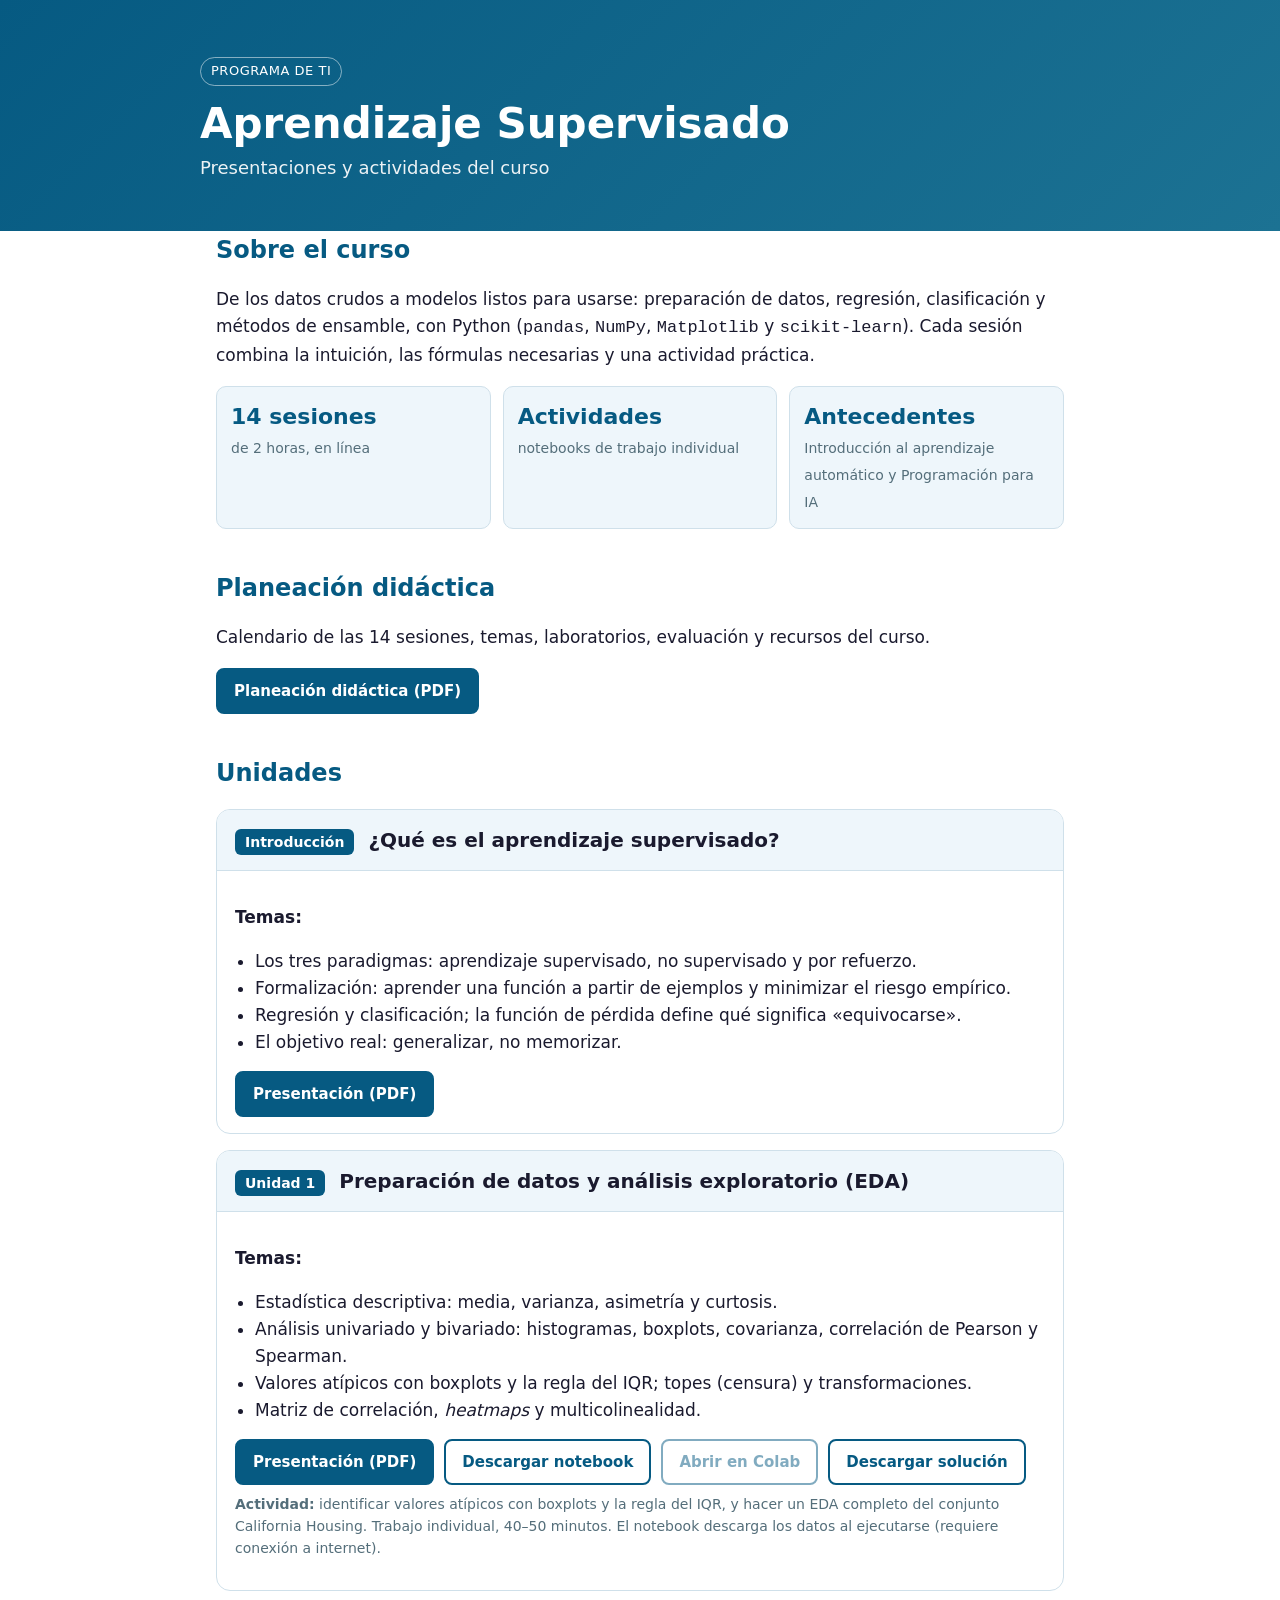
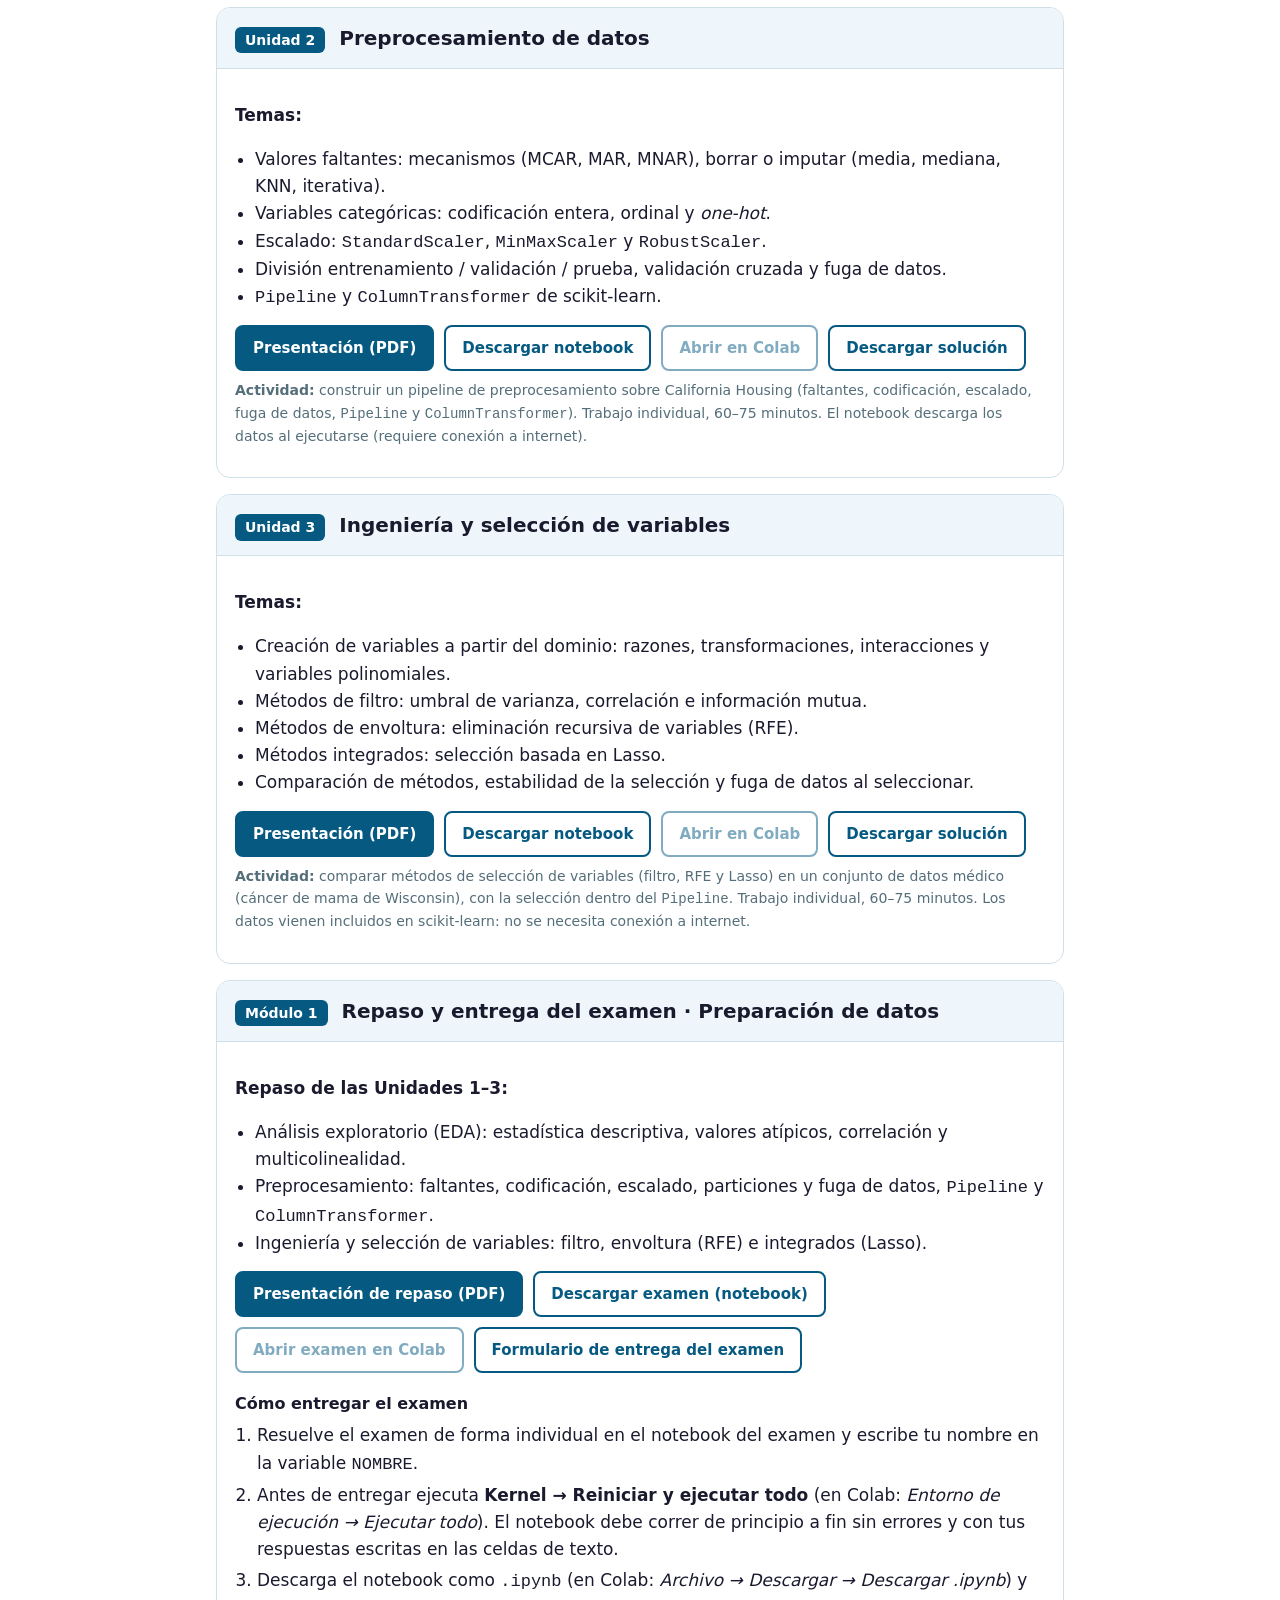
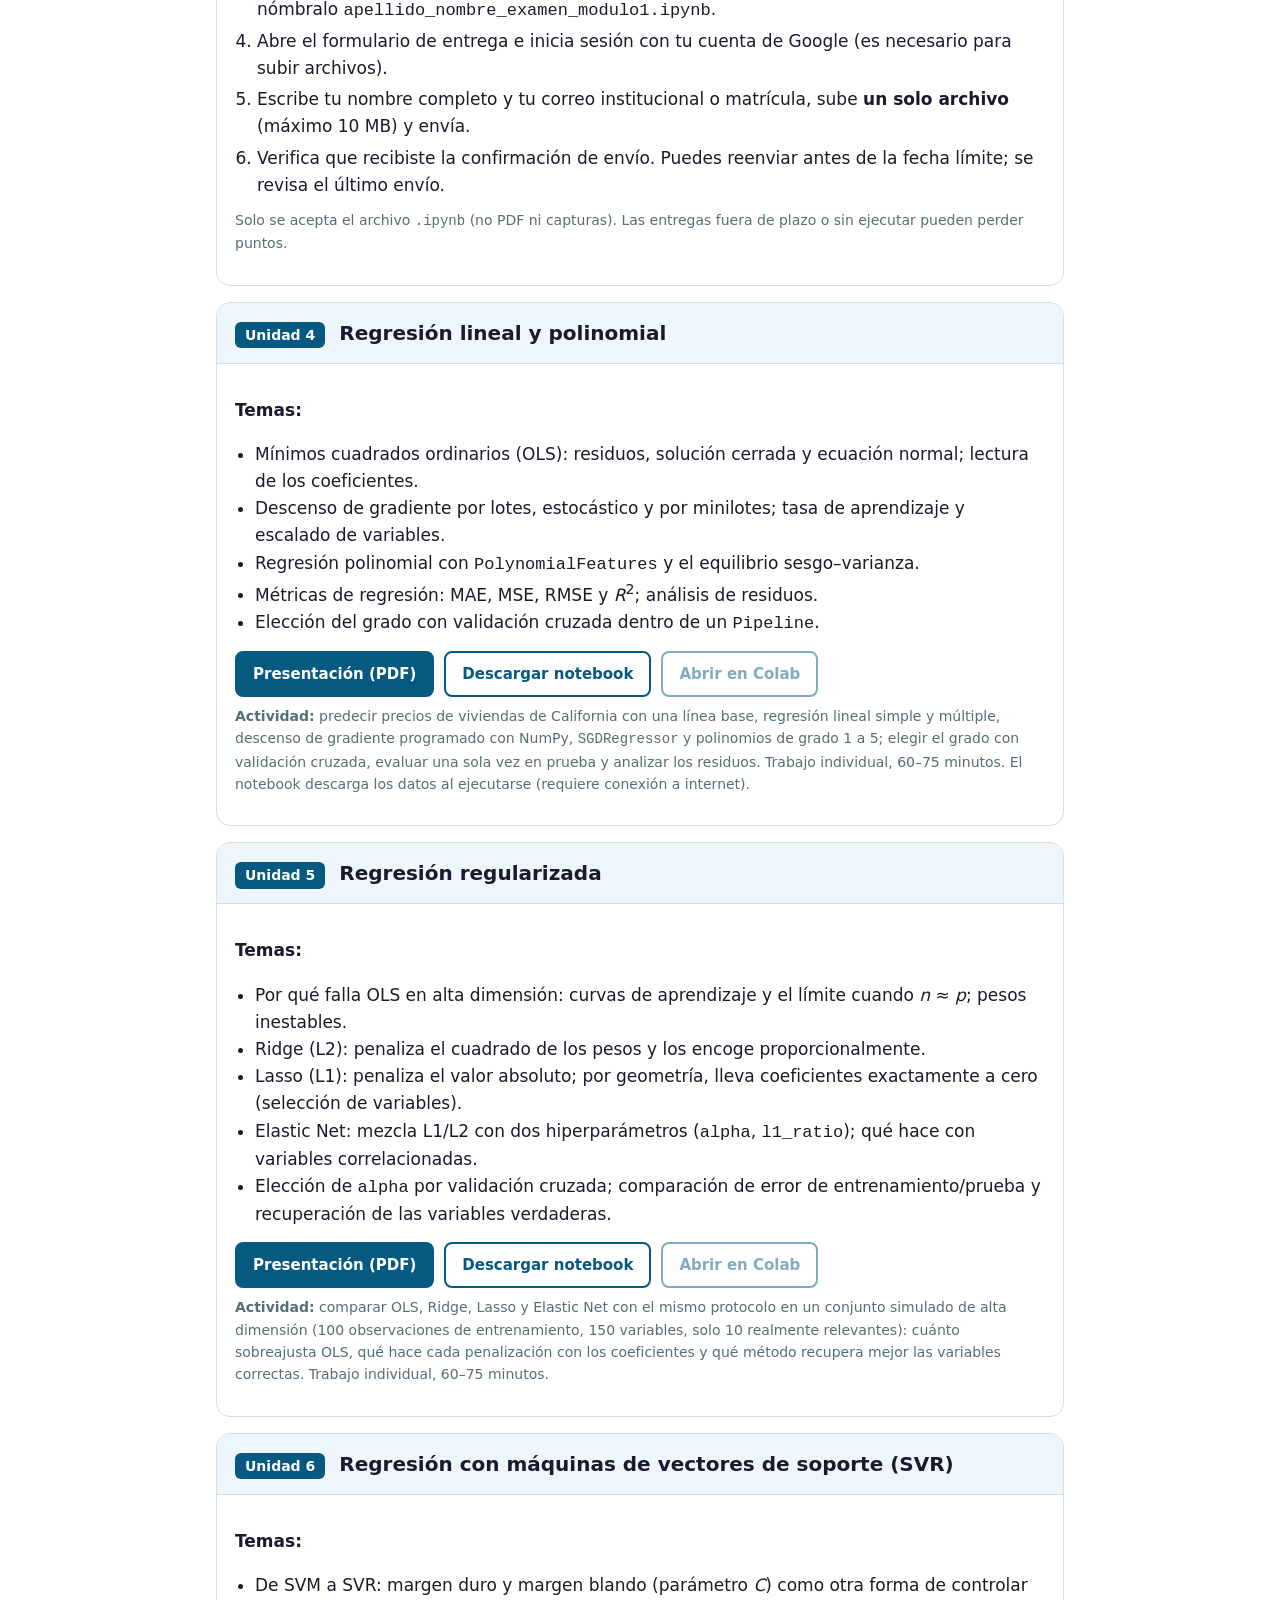
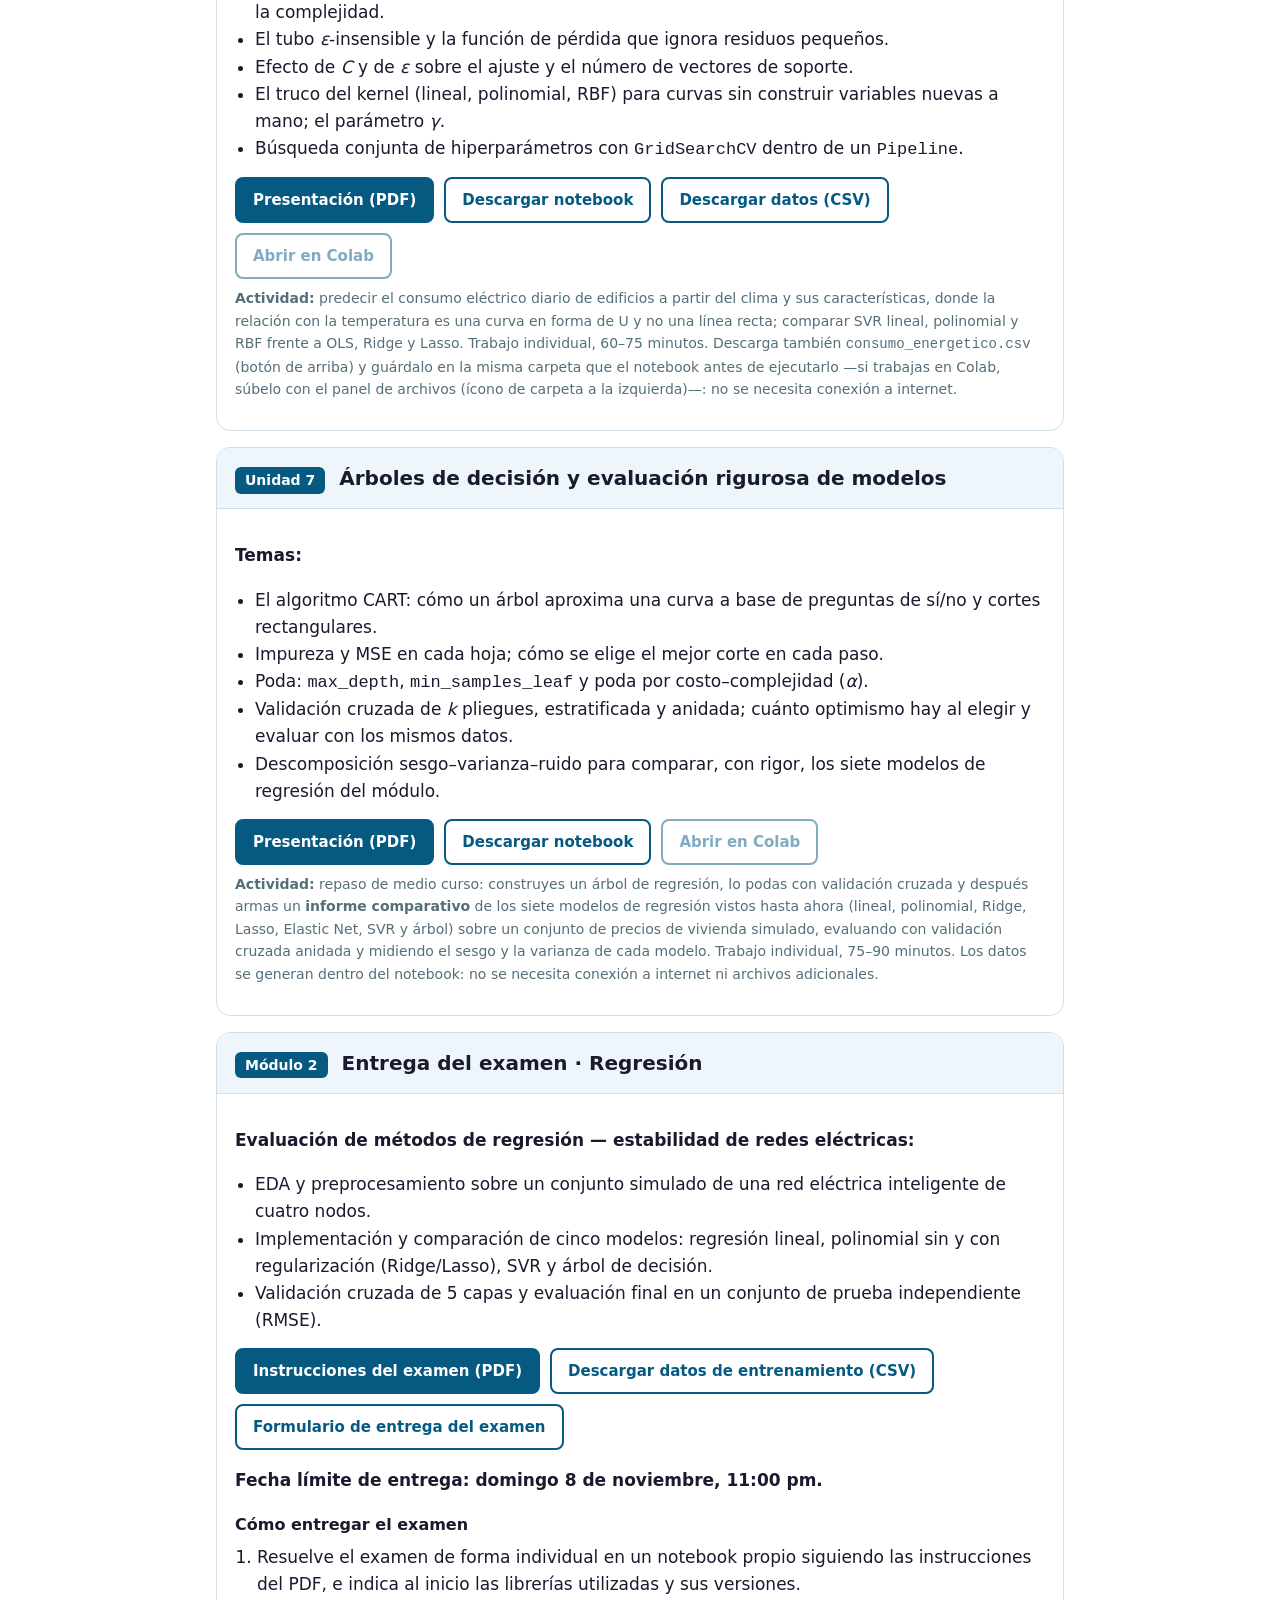
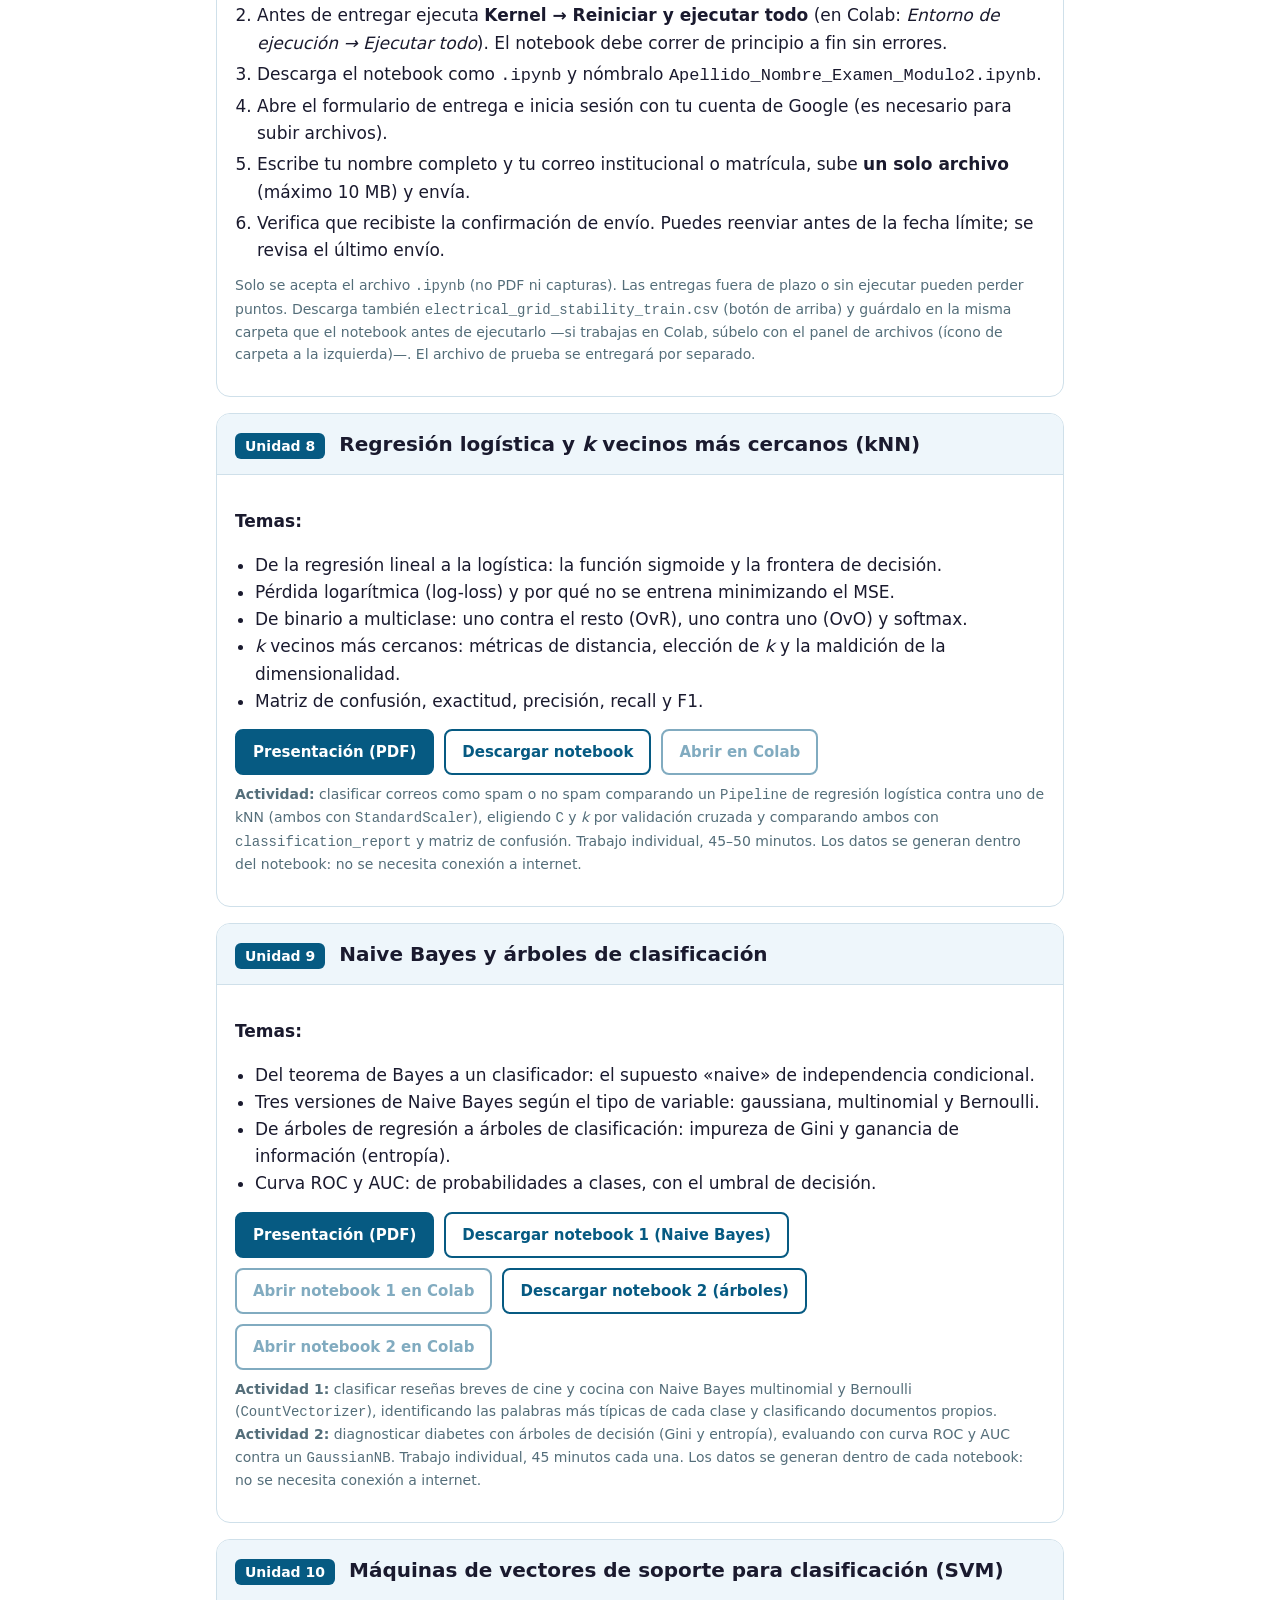
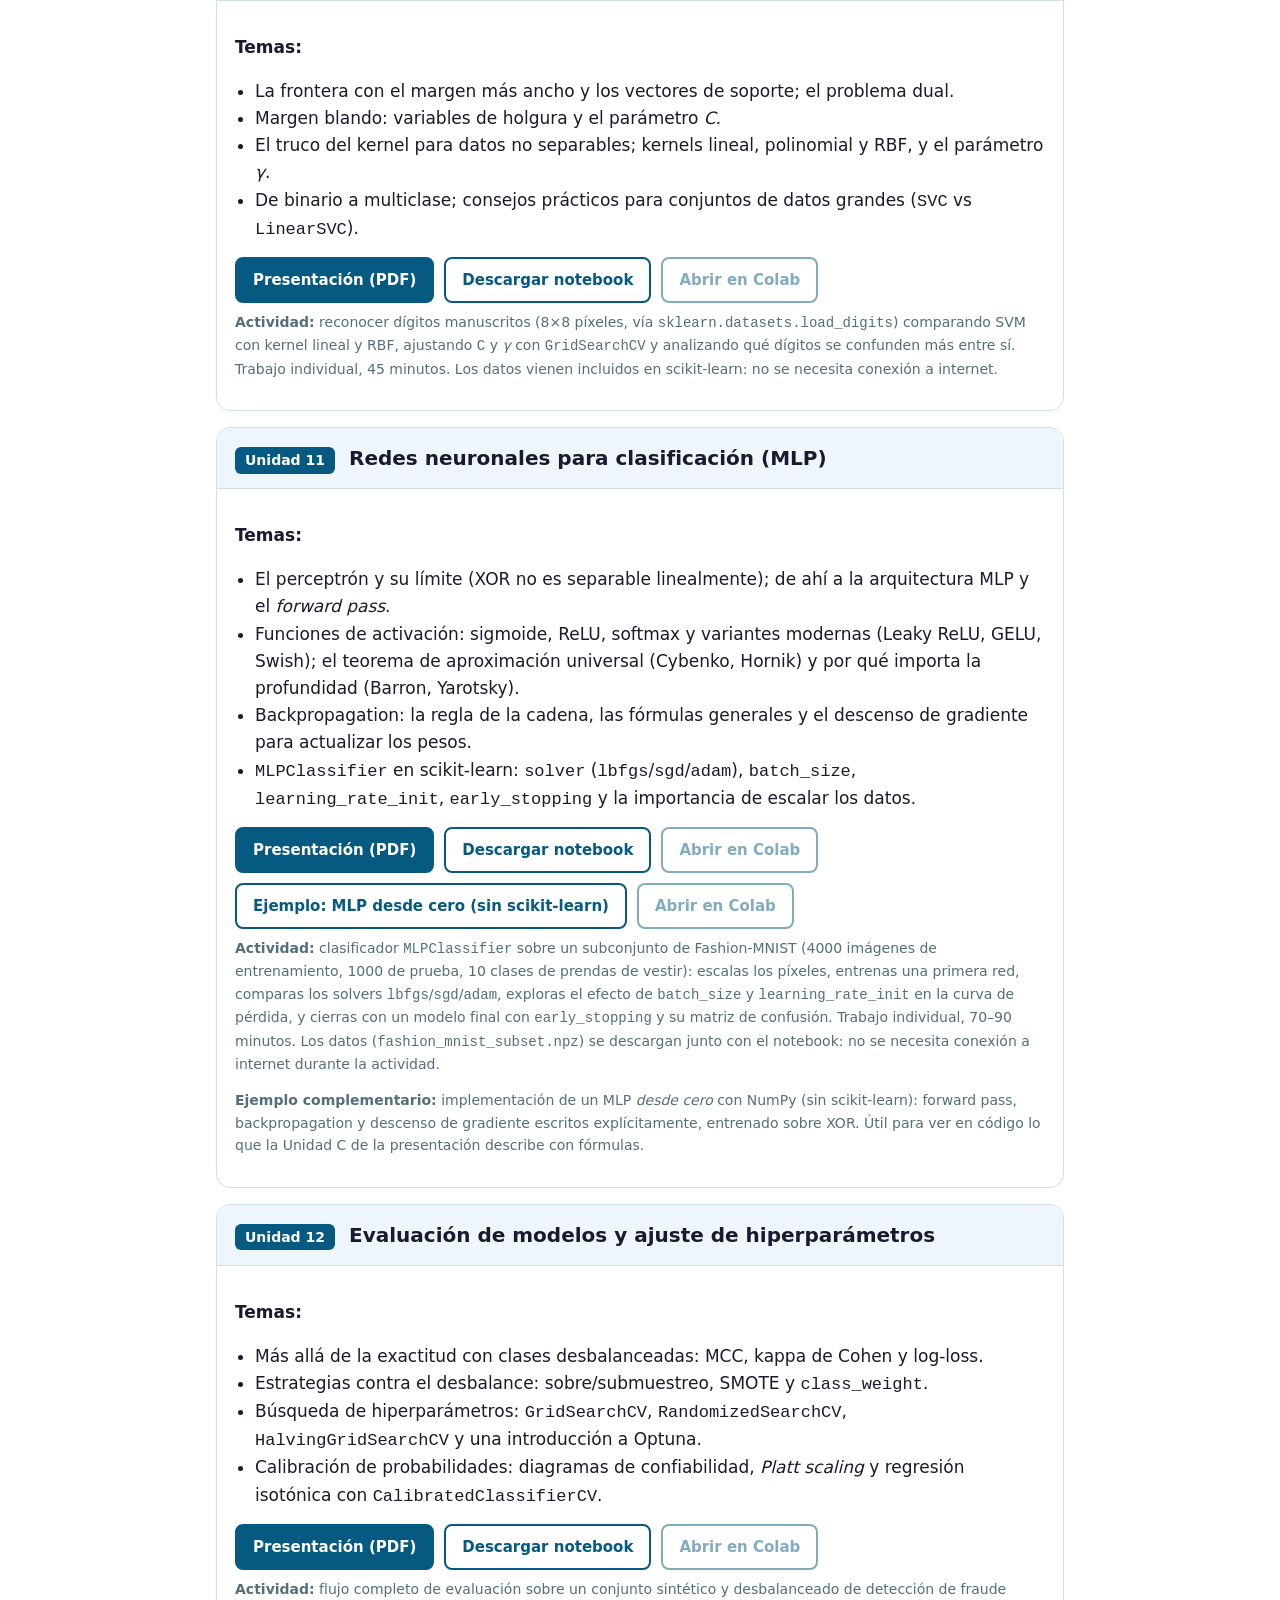
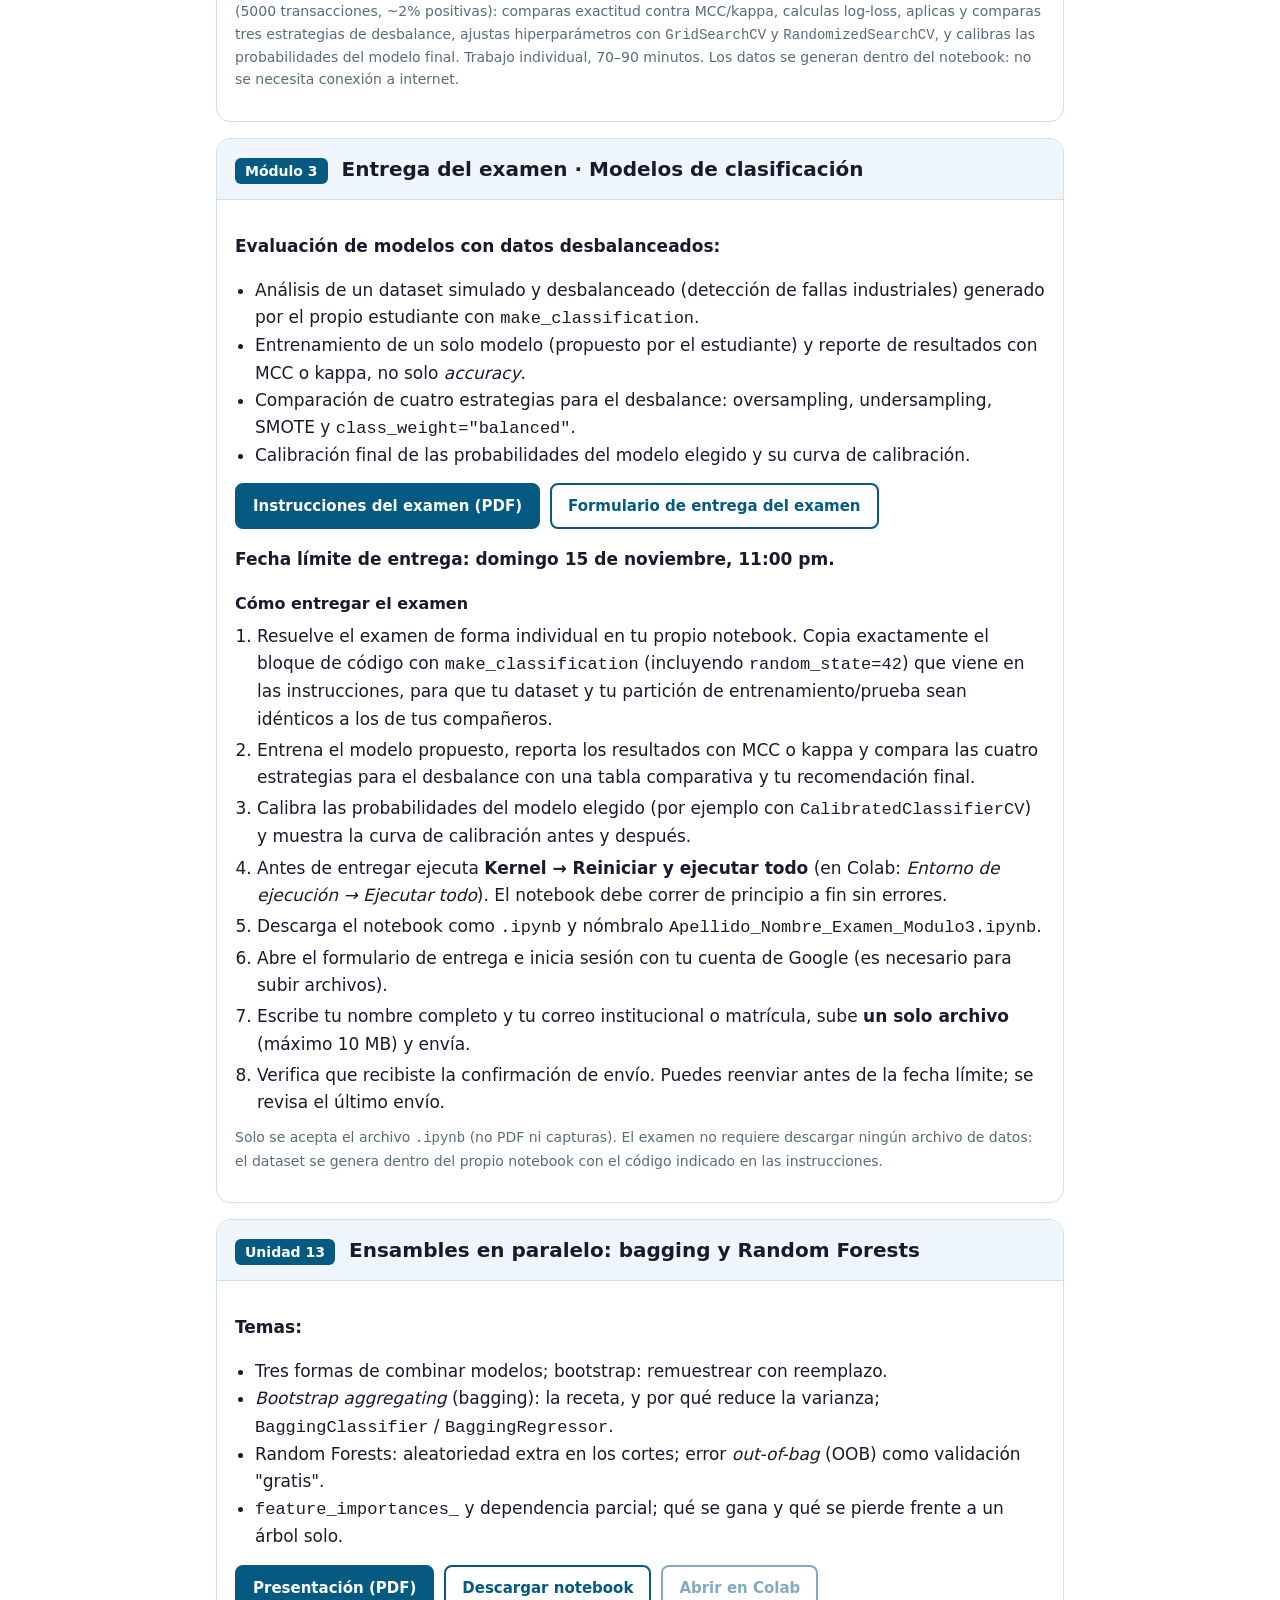
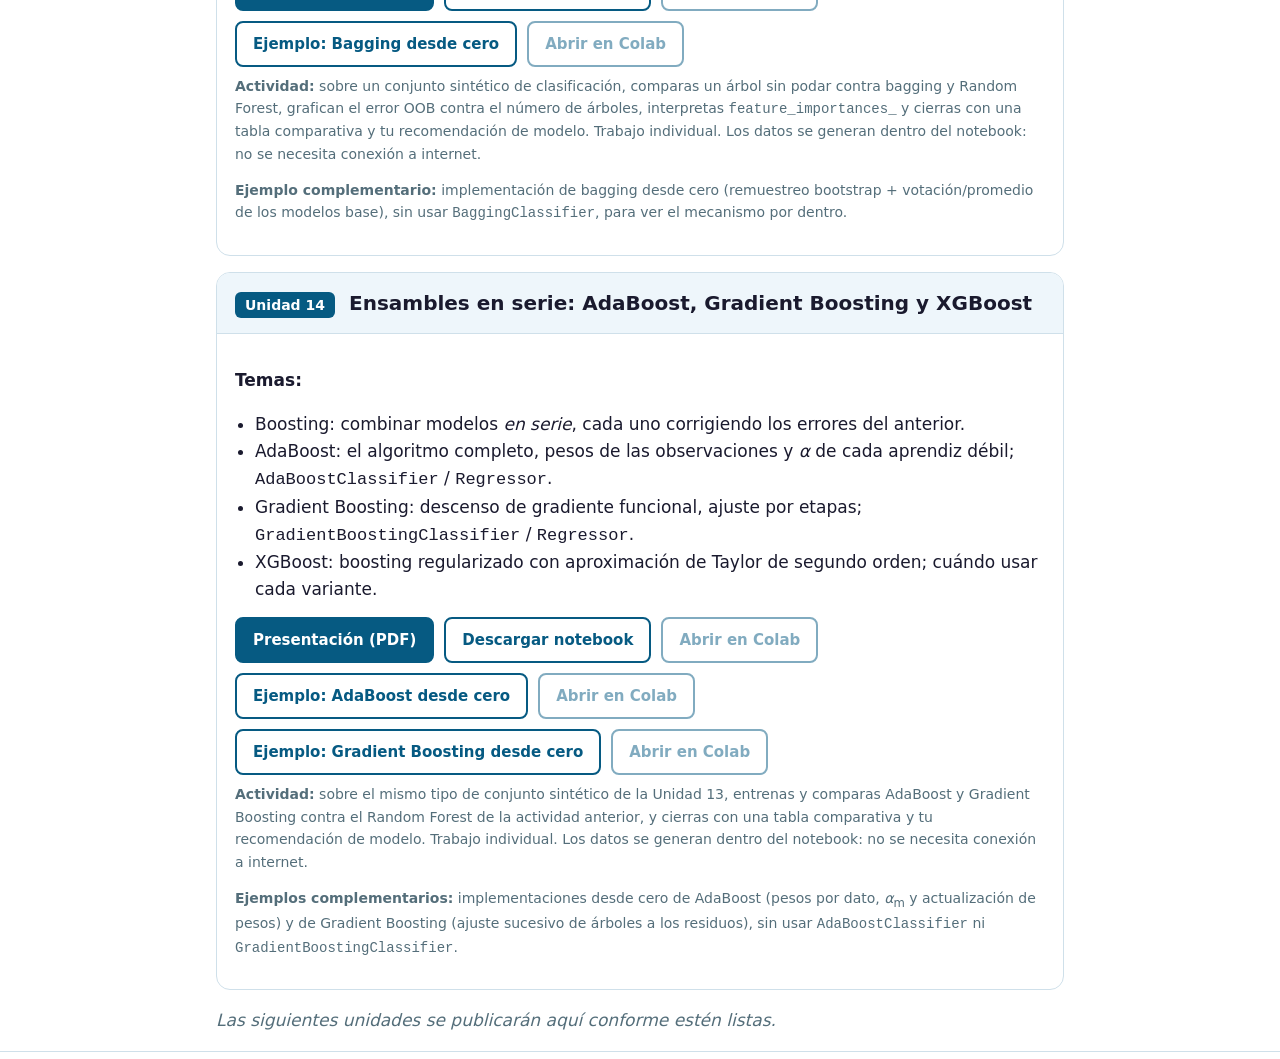
==== index.html @ d9ab62f9 "Publicar formulario de entrega del examen del Módulo 3" ====
<!doctype html>
<html lang="es">
<head>
<meta charset="utf-8">
<meta name="viewport" content="width=device-width, initial-scale=1">
<title>Aprendizaje Supervisado</title>
<meta name="description" content="Materiales del curso de Aprendizaje Supervisado: presentaciones y notebooks de actividades.">
<link rel="stylesheet" href="assets/estilo.css">
</head>
<body>
<header class="portada">
  <div class="contenedor">
    <span class="etiqueta">Programa de TI</span>
    <h1>Aprendizaje Supervisado</h1>
    <p>Presentaciones y actividades del curso</p>
  </div>
</header>

<main class="contenedor">
  <h2>Sobre el curso</h2>
  <p>De los datos crudos a modelos listos para usarse: preparación de datos, regresión, clasificación y métodos de ensamble,
     con Python (<code>pandas</code>, <code>NumPy</code>, <code>Matplotlib</code> y <code>scikit-learn</code>).
     Cada sesión combina la intuición, las fórmulas necesarias y una actividad práctica.</p>
  <div class="cuadricula">
    <div class="dato"><b>14 sesiones</b><span>de 2 horas, en línea</span></div>
    <div class="dato"><b>Actividades</b><span>notebooks de trabajo individual</span></div>
    <div class="dato"><b>Antecedentes</b><span>Introducción al aprendizaje automático y Programación para IA</span></div>
  </div>

  <h2>Planeación didáctica</h2>
  <p>Calendario de las 14 sesiones, temas, laboratorios, evaluación y recursos del curso.</p>
  <div class="botones">
    <a class="boton" href="curso/planeacion_didactica.pdf">Planeación didáctica (PDF)</a>
  </div>

  <h2>Unidades</h2>

  <article class="unidad" id="introduccion">
    <header>
      <span class="num">Introducción</span>
      <h3>¿Qué es el aprendizaje supervisado?</h3>
    </header>
    <div class="cuerpo">
      <p><b>Temas:</b></p>
      <ul>
        <li>Los tres paradigmas: aprendizaje supervisado, no supervisado y por refuerzo.</li>
        <li>Formalización: aprender una función a partir de ejemplos y minimizar el riesgo empírico.</li>
        <li>Regresión y clasificación; la función de pérdida define qué significa «equivocarse».</li>
        <li>El objetivo real: generalizar, no memorizar.</li>
      </ul>
      <div class="botones">
        <a class="boton" href="introduccion/presentacion_introduccion.pdf">Presentación (PDF)</a>
      </div>
    </div>
  </article>

  <article class="unidad" id="unidad1">
    <header>
      <span class="num">Unidad 1</span>
      <h3>Preparación de datos y análisis exploratorio (EDA)</h3>
    </header>
    <div class="cuerpo">
      <p><b>Temas:</b></p>
      <ul>
        <li>Estadística descriptiva: media, varianza, asimetría y curtosis.</li>
        <li>Análisis univariado y bivariado: histogramas, boxplots, covarianza, correlación de Pearson y Spearman.</li>
        <li>Valores atípicos con boxplots y la regla del IQR; topes (censura) y transformaciones.</li>
        <li>Matriz de correlación, <i>heatmaps</i> y multicolinealidad.</li>
      </ul>
      <div class="botones">
        <a class="boton" href="unidad1/presentacion_unidad1_eda.pdf">Presentación (PDF)</a>
        <a class="boton sec" href="unidad1/actividad_eda_california_housing.ipynb" download>Descargar notebook</a>
        <a class="boton sec" data-colab="unidad1/actividad_eda_california_housing.ipynb" href="#" aria-disabled="true">Abrir en Colab</a>
        <a class="boton sec" href="unidad1/solucion_actividad_eda_california_housing.ipynb" download>Descargar solución</a>
      </div>
      <p class="nota"><b>Actividad:</b> identificar valores atípicos con boxplots y la regla del IQR, y hacer un EDA completo
        del conjunto California Housing. Trabajo individual, 40–50 minutos. El notebook descarga los datos al ejecutarse
        (requiere conexión a internet).</p>
    </div>
  </article>

  <article class="unidad" id="unidad2">
    <header>
      <span class="num">Unidad 2</span>
      <h3>Preprocesamiento de datos</h3>
    </header>
    <div class="cuerpo">
      <p><b>Temas:</b></p>
      <ul>
        <li>Valores faltantes: mecanismos (MCAR, MAR, MNAR), borrar o imputar (media, mediana, KNN, iterativa).</li>
        <li>Variables categóricas: codificación entera, ordinal y <i>one-hot</i>.</li>
        <li>Escalado: <code>StandardScaler</code>, <code>MinMaxScaler</code> y <code>RobustScaler</code>.</li>
        <li>División entrenamiento / validación / prueba, validación cruzada y fuga de datos.</li>
        <li><code>Pipeline</code> y <code>ColumnTransformer</code> de scikit-learn.</li>
      </ul>
      <div class="botones">
        <a class="boton" href="unidad2/presentacion_unidad2_preprocesamiento.pdf">Presentación (PDF)</a>
        <a class="boton sec" href="unidad2/actividad_preprocesamiento.ipynb" download>Descargar notebook</a>
        <a class="boton sec" data-colab="unidad2/actividad_preprocesamiento.ipynb" href="#" aria-disabled="true">Abrir en Colab</a>
        <a class="boton sec" href="unidad2/solucion_actividad_preprocesamiento.ipynb" download>Descargar solución</a>
      </div>
      <p class="nota"><b>Actividad:</b> construir un pipeline de preprocesamiento sobre California Housing (faltantes, codificación,
        escalado, fuga de datos, <code>Pipeline</code> y <code>ColumnTransformer</code>). Trabajo individual, 60–75 minutos.
        El notebook descarga los datos al ejecutarse (requiere conexión a internet).</p>
    </div>
  </article>

  <article class="unidad" id="unidad3">
    <header>
      <span class="num">Unidad 3</span>
      <h3>Ingeniería y selección de variables</h3>
    </header>
    <div class="cuerpo">
      <p><b>Temas:</b></p>
      <ul>
        <li>Creación de variables a partir del dominio: razones, transformaciones, interacciones y variables polinomiales.</li>
        <li>Métodos de filtro: umbral de varianza, correlación e información mutua.</li>
        <li>Métodos de envoltura: eliminación recursiva de variables (RFE).</li>
        <li>Métodos integrados: selección basada en Lasso.</li>
        <li>Comparación de métodos, estabilidad de la selección y fuga de datos al seleccionar.</li>
      </ul>
      <div class="botones">
        <a class="boton" href="unidad3/presentacion_unidad3_seleccion_variables.pdf">Presentación (PDF)</a>
        <a class="boton sec" href="unidad3/actividad_seleccion_variables.ipynb" download>Descargar notebook</a>
        <a class="boton sec" data-colab="unidad3/actividad_seleccion_variables.ipynb" href="#" aria-disabled="true">Abrir en Colab</a>
        <a class="boton sec" href="unidad3/solucion_actividad_seleccion_variables.ipynb" download>Descargar solución</a>
      </div>
      <p class="nota"><b>Actividad:</b> comparar métodos de selección de variables (filtro, RFE y Lasso) en un conjunto de datos médico
        (cáncer de mama de Wisconsin), con la selección dentro del <code>Pipeline</code>. Trabajo individual, 60–75 minutos.
        Los datos vienen incluidos en scikit-learn: no se necesita conexión a internet.</p>
    </div>
  </article>

  <article class="unidad" id="modulo1">
    <header>
      <span class="num">Módulo 1</span>
      <h3>Repaso y entrega del examen · Preparación de datos</h3>
    </header>
    <div class="cuerpo">
      <p><b>Repaso de las Unidades 1–3:</b></p>
      <ul>
        <li>Análisis exploratorio (EDA): estadística descriptiva, valores atípicos, correlación y multicolinealidad.</li>
        <li>Preprocesamiento: faltantes, codificación, escalado, particiones y fuga de datos, <code>Pipeline</code> y <code>ColumnTransformer</code>.</li>
        <li>Ingeniería y selección de variables: filtro, envoltura (RFE) e integrados (Lasso).</li>
      </ul>
      <div class="botones">
        <a class="boton" href="modulo1/repaso_unidades_1_3.pdf">Presentación de repaso (PDF)</a>
        <a class="boton sec" href="modulo1/examen_modulo1_preparacion_datos.ipynb" download>Descargar examen (notebook)</a>
        <a class="boton sec" data-colab="modulo1/examen_modulo1_preparacion_datos.ipynb" href="#" aria-disabled="true">Abrir examen en Colab</a>
        <a class="boton sec" id="btn-formulario" href="#" hidden target="_blank" rel="noopener">Formulario de entrega del examen</a>
      </div>

      <h4>Cómo entregar el examen</h4>
      <ol class="pasos">
        <li>Resuelve el examen de forma individual en el notebook del examen y escribe tu nombre en la variable <code>NOMBRE</code>.</li>
        <li>Antes de entregar ejecuta <b>Kernel → Reiniciar y ejecutar todo</b> (en Colab: <i>Entorno de ejecución → Ejecutar todo</i>). El notebook debe correr de principio a fin sin errores y con tus respuestas escritas en las celdas de texto.</li>
        <li>Descarga el notebook como <code>.ipynb</code> (en Colab: <i>Archivo → Descargar → Descargar .ipynb</i>) y nómbralo <code>apellido_nombre_examen_modulo1.ipynb</code>.</li>
        <li>Abre el formulario de entrega e inicia sesión con tu cuenta de Google (es necesario para subir archivos).</li>
        <li>Escribe tu nombre completo y tu correo institucional o matrícula, sube <b>un solo archivo</b> (máximo 10 MB) y envía.</li>
        <li>Verifica que recibiste la confirmación de envío. Puedes reenviar antes de la fecha límite; se revisa el último envío.</li>
      </ol>
      <p class="nota">Solo se acepta el archivo <code>.ipynb</code> (no PDF ni capturas). Las entregas fuera de plazo o sin ejecutar pueden perder puntos.</p>
    </div>
  </article>

  <article class="unidad" id="unidad4">
    <header>
      <span class="num">Unidad 4</span>
      <h3>Regresión lineal y polinomial</h3>
    </header>
    <div class="cuerpo">
      <p><b>Temas:</b></p>
      <ul>
        <li>Mínimos cuadrados ordinarios (OLS): residuos, solución cerrada y ecuación normal; lectura de los coeficientes.</li>
        <li>Descenso de gradiente por lotes, estocástico y por minilotes; tasa de aprendizaje y escalado de variables.</li>
        <li>Regresión polinomial con <code>PolynomialFeatures</code> y el equilibrio sesgo–varianza.</li>
        <li>Métricas de regresión: MAE, MSE, RMSE y <i>R</i><sup>2</sup>; análisis de residuos.</li>
        <li>Elección del grado con validación cruzada dentro de un <code>Pipeline</code>.</li>
      </ul>
      <div class="botones">
        <a class="boton" href="unidad4/presentacion_unidad4_regresion_lineal_polinomial.pdf">Presentación (PDF)</a>
        <a class="boton sec" href="unidad4/actividad_regresion_lineal_polinomial.ipynb" download>Descargar notebook</a>
        <a class="boton sec" data-colab="unidad4/actividad_regresion_lineal_polinomial.ipynb" href="#" aria-disabled="true">Abrir en Colab</a>
      </div>
      <p class="nota"><b>Actividad:</b> predecir precios de viviendas de California con una línea base, regresión lineal simple y múltiple,
        descenso de gradiente programado con NumPy, <code>SGDRegressor</code> y polinomios de grado 1 a 5; elegir el grado con validación
        cruzada, evaluar una sola vez en prueba y analizar los residuos. Trabajo individual, 60–75 minutos.
        El notebook descarga los datos al ejecutarse (requiere conexión a internet).</p>
    </div>
  </article>

  <article class="unidad" id="unidad5">
    <header>
      <span class="num">Unidad 5</span>
      <h3>Regresión regularizada</h3>
    </header>
    <div class="cuerpo">
      <p><b>Temas:</b></p>
      <ul>
        <li>Por qué falla OLS en alta dimensión: curvas de aprendizaje y el límite cuando <i>n</i> ≈ <i>p</i>; pesos inestables.</li>
        <li>Ridge (L2): penaliza el cuadrado de los pesos y los encoge proporcionalmente.</li>
        <li>Lasso (L1): penaliza el valor absoluto; por geometría, lleva coeficientes exactamente a cero (selección de variables).</li>
        <li>Elastic Net: mezcla L1/L2 con dos hiperparámetros (<code>alpha</code>, <code>l1_ratio</code>); qué hace con variables correlacionadas.</li>
        <li>Elección de <code>alpha</code> por validación cruzada; comparación de error de entrenamiento/prueba y recuperación de las variables verdaderas.</li>
      </ul>
      <div class="botones">
        <a class="boton" href="unidad5/presentacion_unidad5_regresion_regularizada.pdf">Presentación (PDF)</a>
        <a class="boton sec" href="unidad5/actividad_regresion_regularizada.ipynb" download>Descargar notebook</a>
        <a class="boton sec" data-colab="unidad5/actividad_regresion_regularizada.ipynb" href="#" aria-disabled="true">Abrir en Colab</a>
      </div>
      <p class="nota"><b>Actividad:</b> comparar OLS, Ridge, Lasso y Elastic Net con el mismo protocolo en un conjunto simulado de
        alta dimensión (100 observaciones de entrenamiento, 150 variables, solo 10 realmente relevantes): cuánto sobreajusta OLS,
        qué hace cada penalización con los coeficientes y qué método recupera mejor las variables correctas. Trabajo individual,
        60–75 minutos.</p>
    </div>
  </article>

  <article class="unidad" id="unidad6">
    <header>
      <span class="num">Unidad 6</span>
      <h3>Regresión con máquinas de vectores de soporte (SVR)</h3>
    </header>
    <div class="cuerpo">
      <p><b>Temas:</b></p>
      <ul>
        <li>De SVM a SVR: margen duro y margen blando (par&aacute;metro <i>C</i>) como otra forma de controlar la complejidad.</li>
        <li>El tubo <i>&epsilon;</i>-insensible y la funci&oacute;n de p&eacute;rdida que ignora residuos peque&ntilde;os.</li>
        <li>Efecto de <i>C</i> y de <i>&epsilon;</i> sobre el ajuste y el n&uacute;mero de vectores de soporte.</li>
        <li>El truco del kernel (lineal, polinomial, RBF) para curvas sin construir variables nuevas a mano; el par&aacute;metro <i>&gamma;</i>.</li>
        <li>B&uacute;squeda conjunta de hiperpar&aacute;metros con <code>GridSearchCV</code> dentro de un <code>Pipeline</code>.</li>
      </ul>
      <div class="botones">
        <a class="boton" href="unidad6/presentacion_unidad6_svr.pdf">Presentaci&oacute;n (PDF)</a>
        <a class="boton sec" href="unidad6/actividad_svr.ipynb" download>Descargar notebook</a>
        <a class="boton sec" href="unidad6/consumo_energetico.csv" download>Descargar datos (CSV)</a>
        <a class="boton sec" data-colab="unidad6/actividad_svr.ipynb" href="#" aria-disabled="true">Abrir en Colab</a>
      </div>
      <p class="nota"><b>Actividad:</b> predecir el consumo el&eacute;ctrico diario de edificios a partir del clima y sus
        caracter&iacute;sticas, donde la relaci&oacute;n con la temperatura es una curva en forma de U y no una l&iacute;nea recta;
        comparar SVR lineal, polinomial y RBF frente a OLS, Ridge y Lasso. Trabajo individual, 60&ndash;75 minutos.
        Descarga tambi&eacute;n <code>consumo_energetico.csv</code> (bot&oacute;n de arriba) y gu&aacute;rdalo en la misma
        carpeta que el notebook antes de ejecutarlo &mdash;si trabajas en Colab, s&uacute;belo con el panel de archivos
        (&iacute;cono de carpeta a la izquierda)&mdash;: no se necesita conexi&oacute;n a internet.</p>
    </div>
  </article>

  <article class="unidad" id="unidad7">
    <header>
      <span class="num">Unidad 7</span>
      <h3>&Aacute;rboles de decisi&oacute;n y evaluaci&oacute;n rigurosa de modelos</h3>
    </header>
    <div class="cuerpo">
      <p><b>Temas:</b></p>
      <ul>
        <li>El algoritmo CART: c&oacute;mo un &aacute;rbol aproxima una curva a base de preguntas de s&iacute;/no y cortes rectangulares.</li>
        <li>Impureza y MSE en cada hoja; c&oacute;mo se elige el mejor corte en cada paso.</li>
        <li>Poda: <code>max_depth</code>, <code>min_samples_leaf</code> y poda por costo&ndash;complejidad (<i>&alpha;</i>).</li>
        <li>Validaci&oacute;n cruzada de <i>k</i> pliegues, estratificada y anidada; cu&aacute;nto optimismo hay al elegir y evaluar con los mismos datos.</li>
        <li>Descomposici&oacute;n sesgo&ndash;varianza&ndash;ruido para comparar, con rigor, los siete modelos de regresi&oacute;n del m&oacute;dulo.</li>
      </ul>
      <div class="botones">
        <a class="boton" href="unidad7/presentacion_unidad7_arboles_evaluacion.pdf">Presentaci&oacute;n (PDF)</a>
        <a class="boton sec" href="unidad7/actividad_arboles_evaluacion.ipynb" download>Descargar notebook</a>
        <a class="boton sec" data-colab="unidad7/actividad_arboles_evaluacion.ipynb" href="#" aria-disabled="true">Abrir en Colab</a>
      </div>
      <p class="nota"><b>Actividad:</b> repaso de medio curso: construyes un &aacute;rbol de regresi&oacute;n, lo podas con validaci&oacute;n
        cruzada y despu&eacute;s armas un <b>informe comparativo</b> de los siete modelos de regresi&oacute;n vistos hasta ahora (lineal,
        polinomial, Ridge, Lasso, Elastic Net, SVR y &aacute;rbol) sobre un conjunto de precios de vivienda simulado, evaluando con
        validaci&oacute;n cruzada anidada y midiendo el sesgo y la varianza de cada modelo. Trabajo individual, 75&ndash;90 minutos.
        Los datos se generan dentro del notebook: no se necesita conexi&oacute;n a internet ni archivos adicionales.</p>
    </div>
  </article>

  <article class="unidad" id="modulo2">
    <header>
      <span class="num">Módulo 2</span>
      <h3>Entrega del examen · Regresión</h3>
    </header>
    <div class="cuerpo">
      <p><b>Evaluación de métodos de regresión — estabilidad de redes eléctricas:</b></p>
      <ul>
        <li>EDA y preprocesamiento sobre un conjunto simulado de una red eléctrica inteligente de cuatro nodos.</li>
        <li>Implementación y comparación de cinco modelos: regresión lineal, polinomial sin y con regularización (Ridge/Lasso), SVR y árbol de decisión.</li>
        <li>Validación cruzada de 5 capas y evaluación final en un conjunto de prueba independiente (RMSE).</li>
      </ul>
      <div class="botones">
        <a class="boton" href="modulo2/practica_regresion_ml_estabilidad_redes.pdf">Instrucciones del examen (PDF)</a>
        <a class="boton sec" href="modulo2/electrical_grid_stability_train.csv" download>Descargar datos de entrenamiento (CSV)</a>
        <a class="boton sec" id="btn-formulario-m2" href="#" hidden target="_blank" rel="noopener">Formulario de entrega del examen</a>
      </div>
      <p><b>Fecha límite de entrega: domingo 8 de noviembre, 11:00 pm.</b></p>

      <h4>Cómo entregar el examen</h4>
      <ol class="pasos">
        <li>Resuelve el examen de forma individual en un notebook propio siguiendo las instrucciones del PDF, e indica al inicio las librerías utilizadas y sus versiones.</li>
        <li>Antes de entregar ejecuta <b>Kernel → Reiniciar y ejecutar todo</b> (en Colab: <i>Entorno de ejecución → Ejecutar todo</i>). El notebook debe correr de principio a fin sin errores.</li>
        <li>Descarga el notebook como <code>.ipynb</code> y nómbralo <code>Apellido_Nombre_Examen_Modulo2.ipynb</code>.</li>
        <li>Abre el formulario de entrega e inicia sesión con tu cuenta de Google (es necesario para subir archivos).</li>
        <li>Escribe tu nombre completo y tu correo institucional o matrícula, sube <b>un solo archivo</b> (máximo 10 MB) y envía.</li>
        <li>Verifica que recibiste la confirmación de envío. Puedes reenviar antes de la fecha límite; se revisa el último envío.</li>
      </ol>
      <p class="nota">Solo se acepta el archivo <code>.ipynb</code> (no PDF ni capturas). Las entregas fuera de plazo o sin ejecutar pueden perder puntos.
        Descarga también <code>electrical_grid_stability_train.csv</code> (botón de arriba) y guárdalo en la misma
        carpeta que el notebook antes de ejecutarlo —si trabajas en Colab, súbelo con el panel de archivos (ícono de carpeta a la izquierda)—. El archivo de prueba se entregará por separado.</p>
    </div>
  </article>

  <article class="unidad" id="unidad8">
    <header>
      <span class="num">Unidad 8</span>
      <h3>Regresión logística y <i>k</i> vecinos más cercanos (kNN)</h3>
    </header>
    <div class="cuerpo">
      <p><b>Temas:</b></p>
      <ul>
        <li>De la regresión lineal a la logística: la función sigmoide y la frontera de decisión.</li>
        <li>Pérdida logarítmica (log-loss) y por qué no se entrena minimizando el MSE.</li>
        <li>De binario a multiclase: uno contra el resto (OvR), uno contra uno (OvO) y softmax.</li>
        <li><i>k</i> vecinos más cercanos: métricas de distancia, elección de <i>k</i> y la maldición de la dimensionalidad.</li>
        <li>Matriz de confusión, exactitud, precisión, recall y F1.</li>
      </ul>
      <div class="botones">
        <a class="boton" href="unidad8/presentacion_unidad8_regresion_logistica_knn.pdf">Presentación (PDF)</a>
        <a class="boton sec" href="unidad8/actividad_spam_logistica_knn.ipynb" download>Descargar notebook</a>
        <a class="boton sec" data-colab="unidad8/actividad_spam_logistica_knn.ipynb" href="#" aria-disabled="true">Abrir en Colab</a>
      </div>
      <p class="nota"><b>Actividad:</b> clasificar correos como spam o no spam comparando un <code>Pipeline</code> de
        regresión logística contra uno de kNN (ambos con <code>StandardScaler</code>), eligiendo <code>C</code> y <i>k</i>
        por validación cruzada y comparando ambos con <code>classification_report</code> y matriz de confusión. Trabajo
        individual, 45–50 minutos. Los datos se generan dentro del notebook: no se necesita conexión a internet.</p>
    </div>
  </article>

  <article class="unidad" id="unidad9">
    <header>
      <span class="num">Unidad 9</span>
      <h3>Naive Bayes y árboles de clasificación</h3>
    </header>
    <div class="cuerpo">
      <p><b>Temas:</b></p>
      <ul>
        <li>Del teorema de Bayes a un clasificador: el supuesto «naive» de independencia condicional.</li>
        <li>Tres versiones de Naive Bayes según el tipo de variable: gaussiana, multinomial y Bernoulli.</li>
        <li>De árboles de regresión a árboles de clasificación: impureza de Gini y ganancia de información (entropía).</li>
        <li>Curva ROC y AUC: de probabilidades a clases, con el umbral de decisión.</li>
      </ul>
      <div class="botones">
        <a class="boton" href="unidad9/presentacion_unidad9_bayes_arboles_clasificacion.pdf">Presentación (PDF)</a>
        <a class="boton sec" href="unidad9/actividad_naive_bayes_texto.ipynb" download>Descargar notebook 1 (Naive Bayes)</a>
        <a class="boton sec" data-colab="unidad9/actividad_naive_bayes_texto.ipynb" href="#" aria-disabled="true">Abrir notebook 1 en Colab</a>
        <a class="boton sec" href="unidad9/actividad_arboles_diabetes.ipynb" download>Descargar notebook 2 (árboles)</a>
        <a class="boton sec" data-colab="unidad9/actividad_arboles_diabetes.ipynb" href="#" aria-disabled="true">Abrir notebook 2 en Colab</a>
      </div>
      <p class="nota"><b>Actividad 1:</b> clasificar reseñas breves de cine y cocina con Naive Bayes multinomial y Bernoulli
        (<code>CountVectorizer</code>), identificando las palabras más típicas de cada clase y clasificando documentos
        propios. <b>Actividad 2:</b> diagnosticar diabetes con árboles de decisión (Gini y entropía), evaluando con curva
        ROC y AUC contra un <code>GaussianNB</code>. Trabajo individual, 45 minutos cada una. Los datos se generan dentro
        de cada notebook: no se necesita conexión a internet.</p>
    </div>
  </article>

  <article class="unidad" id="unidad10">
    <header>
      <span class="num">Unidad 10</span>
      <h3>Máquinas de vectores de soporte para clasificación (SVM)</h3>
    </header>
    <div class="cuerpo">
      <p><b>Temas:</b></p>
      <ul>
        <li>La frontera con el margen más ancho y los vectores de soporte; el problema dual.</li>
        <li>Margen blando: variables de holgura y el parámetro <i>C</i>.</li>
        <li>El truco del kernel para datos no separables; kernels lineal, polinomial y RBF, y el parámetro <i>&gamma;</i>.</li>
        <li>De binario a multiclase; consejos prácticos para conjuntos de datos grandes (<code>SVC</code> vs <code>LinearSVC</code>).</li>
      </ul>
      <div class="botones">
        <a class="boton" href="unidad10/presentacion_unidad10_svm_clasificacion.pdf">Presentación (PDF)</a>
        <a class="boton sec" href="unidad10/actividad_svm_digitos.ipynb" download>Descargar notebook</a>
        <a class="boton sec" data-colab="unidad10/actividad_svm_digitos.ipynb" href="#" aria-disabled="true">Abrir en Colab</a>
      </div>
      <p class="nota"><b>Actividad:</b> reconocer dígitos manuscritos (8×8 píxeles, vía <code>sklearn.datasets.load_digits</code>)
        comparando SVM con kernel lineal y RBF, ajustando <code>C</code> y <i>&gamma;</i> con <code>GridSearchCV</code> y
        analizando qué dígitos se confunden más entre sí. Trabajo individual, 45 minutos. Los datos vienen incluidos en
        scikit-learn: no se necesita conexión a internet.</p>
    </div>
  </article>

  <article class="unidad" id="unidad11">
    <header>
      <span class="num">Unidad 11</span>
      <h3>Redes neuronales para clasificación (MLP)</h3>
    </header>
    <div class="cuerpo">
      <p><b>Temas:</b></p>
      <ul>
        <li>El perceptrón y su límite (XOR no es separable linealmente); de ahí a la arquitectura MLP y el <i>forward pass</i>.</li>
        <li>Funciones de activación: sigmoide, ReLU, softmax y variantes modernas (Leaky ReLU, GELU, Swish); el teorema de aproximación universal (Cybenko, Hornik) y por qué importa la profundidad (Barron, Yarotsky).</li>
        <li>Backpropagation: la regla de la cadena, las fórmulas generales y el descenso de gradiente para actualizar los pesos.</li>
        <li><code>MLPClassifier</code> en scikit-learn: <code>solver</code> (<code>lbfgs</code>/<code>sgd</code>/<code>adam</code>), <code>batch_size</code>, <code>learning_rate_init</code>, <code>early_stopping</code> y la importancia de escalar los datos.</li>
      </ul>
      <div class="botones">
        <a class="boton" href="unidad11/presentacion_unidad11_redes_neuronales.pdf">Presentación (PDF)</a>
        <a class="boton sec" href="unidad11/actividad_redes_neuronales.ipynb" download>Descargar notebook</a>
        <a class="boton sec" data-colab="unidad11/actividad_redes_neuronales.ipynb" href="#" aria-disabled="true">Abrir en Colab</a>
        <a class="boton sec" href="unidad11/ejemplo_mlp_desde_cero.ipynb" download>Ejemplo: MLP desde cero (sin scikit-learn)</a>
        <a class="boton sec" data-colab="unidad11/ejemplo_mlp_desde_cero.ipynb" href="#" aria-disabled="true">Abrir en Colab</a>
      </div>
      <p class="nota"><b>Actividad:</b> clasificador <code>MLPClassifier</code> sobre un subconjunto de Fashion-MNIST
        (4000 imágenes de entrenamiento, 1000 de prueba, 10 clases de prendas de vestir): escalas los píxeles, entrenas
        una primera red, comparas los solvers <code>lbfgs</code>/<code>sgd</code>/<code>adam</code>, exploras el efecto de
        <code>batch_size</code> y <code>learning_rate_init</code> en la curva de pérdida, y cierras con un modelo final con
        <code>early_stopping</code> y su matriz de confusión. Trabajo individual, 70–90 minutos. Los datos (<code>fashion_mnist_subset.npz</code>)
        se descargan junto con el notebook: no se necesita conexión a internet durante la actividad.</p>
      <p class="nota"><b>Ejemplo complementario:</b> implementación de un MLP <i>desde cero</i> con NumPy (sin scikit-learn):
        forward pass, backpropagation y descenso de gradiente escritos explícitamente, entrenado sobre XOR. Útil para
        ver en código lo que la Unidad C de la presentación describe con fórmulas.</p>
    </div>
  </article>

  <article class="unidad" id="unidad12">
    <header>
      <span class="num">Unidad 12</span>
      <h3>Evaluación de modelos y ajuste de hiperparámetros</h3>
    </header>
    <div class="cuerpo">
      <p><b>Temas:</b></p>
      <ul>
        <li>Más allá de la exactitud con clases desbalanceadas: MCC, kappa de Cohen y log-loss.</li>
        <li>Estrategias contra el desbalance: sobre/submuestreo, SMOTE y <code>class_weight</code>.</li>
        <li>Búsqueda de hiperparámetros: <code>GridSearchCV</code>, <code>RandomizedSearchCV</code>, <code>HalvingGridSearchCV</code> y una introducción a Optuna.</li>
        <li>Calibración de probabilidades: diagramas de confiabilidad, <i>Platt scaling</i> y regresión isotónica con <code>CalibratedClassifierCV</code>.</li>
      </ul>
      <div class="botones">
        <a class="boton" href="unidad12/presentacion_unidad12_evaluacion_hiperparametros.pdf">Presentación (PDF)</a>
        <a class="boton sec" href="unidad12/actividad_evaluacion_hiperparametros.ipynb" download>Descargar notebook</a>
        <a class="boton sec" data-colab="unidad12/actividad_evaluacion_hiperparametros.ipynb" href="#" aria-disabled="true">Abrir en Colab</a>
      </div>
      <p class="nota"><b>Actividad:</b> flujo completo de evaluación sobre un conjunto sintético y desbalanceado de detección
        de fraude (5000 transacciones, ~2% positivas): comparas exactitud contra MCC/kappa, calculas log-loss, aplicas y
        comparas tres estrategias de desbalance, ajustas hiperparámetros con <code>GridSearchCV</code> y
        <code>RandomizedSearchCV</code>, y calibras las probabilidades del modelo final. Trabajo individual, 70–90 minutos.
        Los datos se generan dentro del notebook: no se necesita conexión a internet.</p>
    </div>
  </article>

    <article class="unidad" id="modulo3">
    <header>
      <span class="num">Módulo 3</span>
      <h3>Entrega del examen · Modelos de clasificación</h3>
    </header>
    <div class="cuerpo">
      <p><b>Evaluación de modelos con datos desbalanceados:</b></p>
      <ul>
        <li>Análisis de un dataset simulado y desbalanceado (detección de fallas industriales) generado por el propio estudiante con <code>make_classification</code>.</li>
        <li>Entrenamiento de un solo modelo (propuesto por el estudiante) y reporte de resultados con MCC o kappa, no solo <i>accuracy</i>.</li>
        <li>Comparación de cuatro estrategias para el desbalance: oversampling, undersampling, SMOTE y <code>class_weight="balanced"</code>.</li>
        <li>Calibración final de las probabilidades del modelo elegido y su curva de calibración.</li>
      </ul>
      <div class="botones">
        <a class="boton" href="modulo3/practica_evaluacion_modelos_datos_desbalanceados.pdf">Instrucciones del examen (PDF)</a>
        <a class="boton sec" id="btn-formulario-m3" href="#" hidden target="_blank" rel="noopener">Formulario de entrega del examen</a>
      </div>
      <p><b>Fecha límite de entrega: domingo 15 de noviembre, 11:00 pm.</b></p>

      <h4>Cómo entregar el examen</h4>
      <ol class="pasos">
        <li>Resuelve el examen de forma individual en tu propio notebook. Copia exactamente el bloque de código con <code>make_classification</code> (incluyendo <code>random_state=42</code>) que viene en las instrucciones, para que tu dataset y tu partición de entrenamiento/prueba sean idénticos a los de tus compañeros.</li>
        <li>Entrena el modelo propuesto, reporta los resultados con MCC o kappa y compara las cuatro estrategias para el desbalance con una tabla comparativa y tu recomendación final.</li>
        <li>Calibra las probabilidades del modelo elegido (por ejemplo con <code>CalibratedClassifierCV</code>) y muestra la curva de calibración antes y después.</li>
        <li>Antes de entregar ejecuta <b>Kernel → Reiniciar y ejecutar todo</b> (en Colab: <i>Entorno de ejecución → Ejecutar todo</i>). El notebook debe correr de principio a fin sin errores.</li>
        <li>Descarga el notebook como <code>.ipynb</code> y nómbralo <code>Apellido_Nombre_Examen_Modulo3.ipynb</code>.</li>
        <li>Abre el formulario de entrega e inicia sesión con tu cuenta de Google (es necesario para subir archivos).</li>
        <li>Escribe tu nombre completo y tu correo institucional o matrícula, sube <b>un solo archivo</b> (máximo 10 MB) y envía.</li>
        <li>Verifica que recibiste la confirmación de envío. Puedes reenviar antes de la fecha límite; se revisa el último envío.</li>
      </ol>
      <p class="nota">Solo se acepta el archivo <code>.ipynb</code> (no PDF ni capturas). El examen no requiere descargar ningún archivo de datos: el dataset se genera dentro del propio notebook con el código indicado en las instrucciones.</p>
    </div>
  </article>

  <article class="unidad" id="unidad13">
    <header>
      <span class="num">Unidad 13</span>
      <h3>Ensambles en paralelo: bagging y Random Forests</h3>
    </header>
    <div class="cuerpo">
      <p><b>Temas:</b></p>
      <ul>
        <li>Tres formas de combinar modelos; bootstrap: remuestrear con reemplazo.</li>
        <li><i>Bootstrap aggregating</i> (bagging): la receta, y por qué reduce la varianza; <code>BaggingClassifier</code> / <code>BaggingRegressor</code>.</li>
        <li>Random Forests: aleatoriedad extra en los cortes; error <i>out-of-bag</i> (OOB) como validación "gratis".</li>
        <li><code>feature_importances_</code> y dependencia parcial; qué se gana y qué se pierde frente a un árbol solo.</li>
      </ul>
      <div class="botones">
        <a class="boton" href="unidad13/presentacion_unidad13_bagging_rf.pdf">Presentación (PDF)</a>
        <a class="boton sec" href="unidad13/actividad_bagging_rf.ipynb" download>Descargar notebook</a>
        <a class="boton sec" data-colab="unidad13/actividad_bagging_rf.ipynb" href="#" aria-disabled="true">Abrir en Colab</a>
        <a class="boton sec" href="unidad13/ejemplo_bagging_desde_cero.ipynb" download>Ejemplo: Bagging desde cero</a>
        <a class="boton sec" data-colab="unidad13/ejemplo_bagging_desde_cero.ipynb" href="#" aria-disabled="true">Abrir en Colab</a>
      </div>
      <p class="nota"><b>Actividad:</b> sobre un conjunto sintético de clasificación, comparas un árbol sin podar contra
        bagging y Random Forest, grafican el error OOB contra el número de árboles, interpretas
        <code>feature_importances_</code> y cierras con una tabla comparativa y tu recomendación de modelo. Trabajo
        individual. Los datos se generan dentro del notebook: no se necesita conexión a internet.</p>
      <p class="nota"><b>Ejemplo complementario:</b> implementación de bagging desde cero (remuestreo bootstrap +
        votación/promedio de los modelos base), sin usar <code>BaggingClassifier</code>, para ver el mecanismo por
        dentro.</p>
    </div>
  </article>

  <article class="unidad" id="unidad14">
    <header>
      <span class="num">Unidad 14</span>
      <h3>Ensambles en serie: AdaBoost, Gradient Boosting y XGBoost</h3>
    </header>
    <div class="cuerpo">
      <p><b>Temas:</b></p>
      <ul>
        <li>Boosting: combinar modelos <i>en serie</i>, cada uno corrigiendo los errores del anterior.</li>
        <li>AdaBoost: el algoritmo completo, pesos de las observaciones y <i>&alpha;</i> de cada aprendiz débil; <code>AdaBoostClassifier</code> / <code>Regressor</code>.</li>
        <li>Gradient Boosting: descenso de gradiente funcional, ajuste por etapas; <code>GradientBoostingClassifier</code> / <code>Regressor</code>.</li>
        <li>XGBoost: boosting regularizado con aproximación de Taylor de segundo orden; cuándo usar cada variante.</li>
      </ul>
      <div class="botones">
        <a class="boton" href="unidad14/presentacion_unidad14_boosting.pdf">Presentación (PDF)</a>
        <a class="boton sec" href="unidad14/actividad_boosting.ipynb" download>Descargar notebook</a>
        <a class="boton sec" data-colab="unidad14/actividad_boosting.ipynb" href="#" aria-disabled="true">Abrir en Colab</a>
        <a class="boton sec" href="unidad14/ejemplo_adaboost_desde_cero.ipynb" download>Ejemplo: AdaBoost desde cero</a>
        <a class="boton sec" data-colab="unidad14/ejemplo_adaboost_desde_cero.ipynb" href="#" aria-disabled="true">Abrir en Colab</a>
        <a class="boton sec" href="unidad14/ejemplo_gradient_boosting_desde_cero.ipynb" download>Ejemplo: Gradient Boosting desde cero</a>
        <a class="boton sec" data-colab="unidad14/ejemplo_gradient_boosting_desde_cero.ipynb" href="#" aria-disabled="true">Abrir en Colab</a>
      </div>
      <p class="nota"><b>Actividad:</b> sobre el mismo tipo de conjunto sintético de la Unidad 13, entrenas y comparas
        AdaBoost y Gradient Boosting contra el Random Forest de la actividad anterior, y cierras con una tabla
        comparativa y tu recomendación de modelo. Trabajo individual. Los datos se generan dentro del notebook: no se
        necesita conexión a internet.</p>
      <p class="nota"><b>Ejemplos complementarios:</b> implementaciones desde cero de AdaBoost (pesos por dato,
        <i>&alpha;</i><sub>m</sub> y actualización de pesos) y de Gradient Boosting (ajuste sucesivo de árboles a los residuos), sin
        usar <code>AdaBoostClassifier</code> ni <code>GradientBoostingClassifier</code>.</p>
    </div>
  </article>

  <p class="pronto">Las siguientes unidades se publicarán aquí conforme estén listas.</p>
</main>

<footer>
  <div class="contenedor">Material del curso de Aprendizaje Supervisado.</div>
</footer>

<script>
/* Construye los enlaces «Abrir en Colab» a partir de la dirección de GitHub Pages
   (https://USUARIO.github.io/REPOSITORIO/). Si se abre el archivo localmente, el botón queda desactivado. */
(function () {
  try {
    var host = location.hostname, partes = location.pathname.split('/').filter(Boolean);
    if (!/\.github\.io$/.test(host) || !partes.length) return;
    var usuario = host.split('.')[0], repo = partes[0];
    document.querySelectorAll('[data-colab]').forEach(function (a) {
      a.href = 'https://colab.research.google.com/github/' + usuario + '/' + repo + '/blob/main/' + a.dataset.colab;
      a.removeAttribute('aria-disabled');
      a.target = '_blank'; a.rel = 'noopener';
    });
  } catch (e) {}
})();
</script>
<script>
/* Pega aquí la dirección pública del formulario cuando esté publicado; mientras esté vacía, el botón permanece oculto. */
var FORM_URL = "https://forms.gle/QnkZYco2EFLUYiuD8";
(function () { var b = document.getElementById('btn-formulario'); if (b && FORM_URL) { b.href = FORM_URL; b.hidden = false; } })();
</script>
<script>
/* Pega aquí la dirección pública del formulario del examen del Módulo 2 cuando esté publicado; mientras esté vacía, el botón permanece oculto. */
var FORM_URL_M2 = "https://forms.gle/4TRwhUbqJoGmpm89A";
(function () { var b = document.getElementById('btn-formulario-m2'); if (b && FORM_URL_M2) { b.href = FORM_URL_M2; b.hidden = false; } })();
var FORM_URL_M3 = "https://forms.gle/2qxkfK9Qv6ApbiiU7";
(function () { var b = document.getElementById('btn-formulario-m3'); if (b && FORM_URL_M3) { b.href = FORM_URL_M3; b.hidden = false; } })();
</script>
</body>
</html>
---- assets/estilo.css ----
:root{
  --primario:#065A82; --secundario:#1C7293; --acento:#02C39A;
  --fondo:#ffffff; --fondo2:#EEF6FB; --texto:#1A1A2E; --suave:#546E7A; --borde:#cfe0ea;
}
@media (prefers-color-scheme: dark){
  :root:not([data-tema="claro"]){
    --primario:#7CC4E4; --secundario:#5FB0D2; --acento:#02C39A;
    --fondo:#10181e; --fondo2:#17232b; --texto:#e8eef2; --suave:#9fb3bf; --borde:#2a3b46;
  }
}
*{box-sizing:border-box}
html{scroll-behavior:smooth}
body{margin:0;background:var(--fondo);color:var(--texto);
  font:17px/1.6 system-ui,-apple-system,"Segoe UI",Roboto,Helvetica,Arial,sans-serif}
a{color:var(--primario)}
header.portada{background:linear-gradient(135deg,#065A82,#1C7293);color:#fff;padding:56px 16px 48px}
.contenedor{max-width:880px;margin:0 auto;padding:0 16px}
header.portada .contenedor{padding:0}
header.portada h1{margin:0 0 6px;font-size:clamp(28px,5vw,42px);line-height:1.15}
header.portada p{margin:0;font-size:18px;opacity:.92}
header.portada .etiqueta{display:inline-block;margin-bottom:14px;padding:3px 10px;border:1px solid rgba(255,255,255,.5);
  border-radius:99px;font-size:13px;letter-spacing:.04em;text-transform:uppercase}
main{padding:32px 0 56px}
h2{font-size:24px;margin:40px 0 12px;color:var(--primario)}
h2:first-child{margin-top:0}
.cuadricula{display:grid;grid-template-columns:repeat(auto-fit,minmax(220px,1fr));gap:12px;margin:12px 0}
.dato{background:var(--fondo2);border:1px solid var(--borde);border-radius:10px;padding:12px 14px}
.dato b{display:block;font-size:22px;color:var(--primario)}
.dato span{color:var(--suave);font-size:14px}
.unidad{border:1px solid var(--borde);border-radius:14px;overflow:hidden;margin:16px 0;background:var(--fondo)}
.unidad > header{display:flex;gap:14px;align-items:baseline;flex-wrap:wrap;background:var(--fondo2);padding:14px 18px;border-bottom:1px solid var(--borde)}
.unidad > header .num{font-weight:700;color:var(--fondo);background:var(--primario);border-radius:6px;padding:2px 10px;font-size:14px}
.unidad > header h3{margin:0;font-size:20px}
.unidad .cuerpo{padding:16px 18px}
.unidad ul{margin:6px 0 14px;padding-left:20px}
.botones{display:flex;flex-wrap:wrap;gap:10px;margin-top:10px}
.boton{display:inline-block;padding:9px 16px;border-radius:8px;text-decoration:none;font-weight:600;font-size:15px;
  background:var(--primario);color:var(--fondo);border:2px solid var(--primario)}
.boton.sec{background:transparent;color:var(--primario)}
.boton:hover,.boton:focus-visible{filter:brightness(1.1);outline:3px solid var(--acento);outline-offset:2px}
.boton[aria-disabled="true"]{opacity:.5;pointer-events:none}
.pronto{color:var(--suave);font-style:italic}
.nota{font-size:14px;color:var(--suave);margin-top:8px}
footer{border-top:1px solid var(--borde);padding:20px 0;color:var(--suave);font-size:14px}

.unidad h4{margin:18px 0 6px;font-size:16px}
.pasos{margin:6px 0 10px;padding-left:22px}
.pasos li{margin:4px 0}
[hidden]{display:none!important}
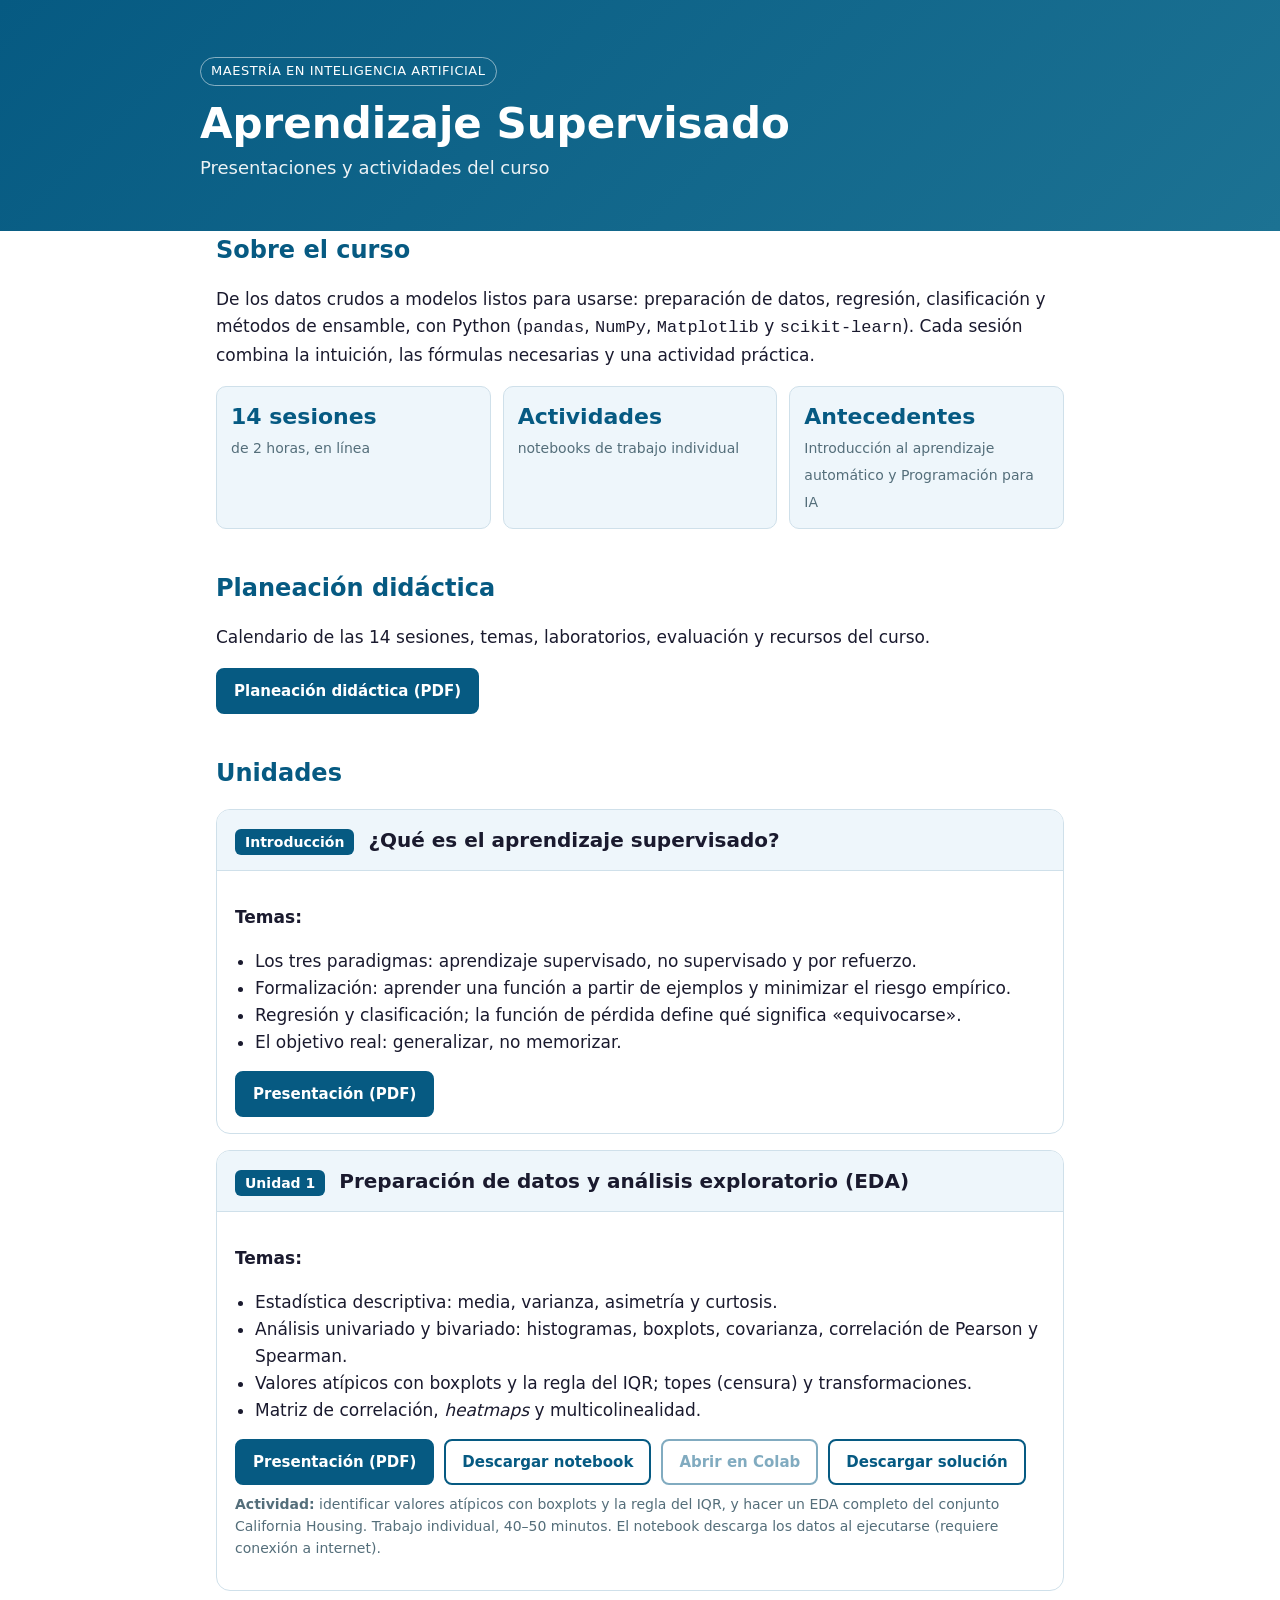
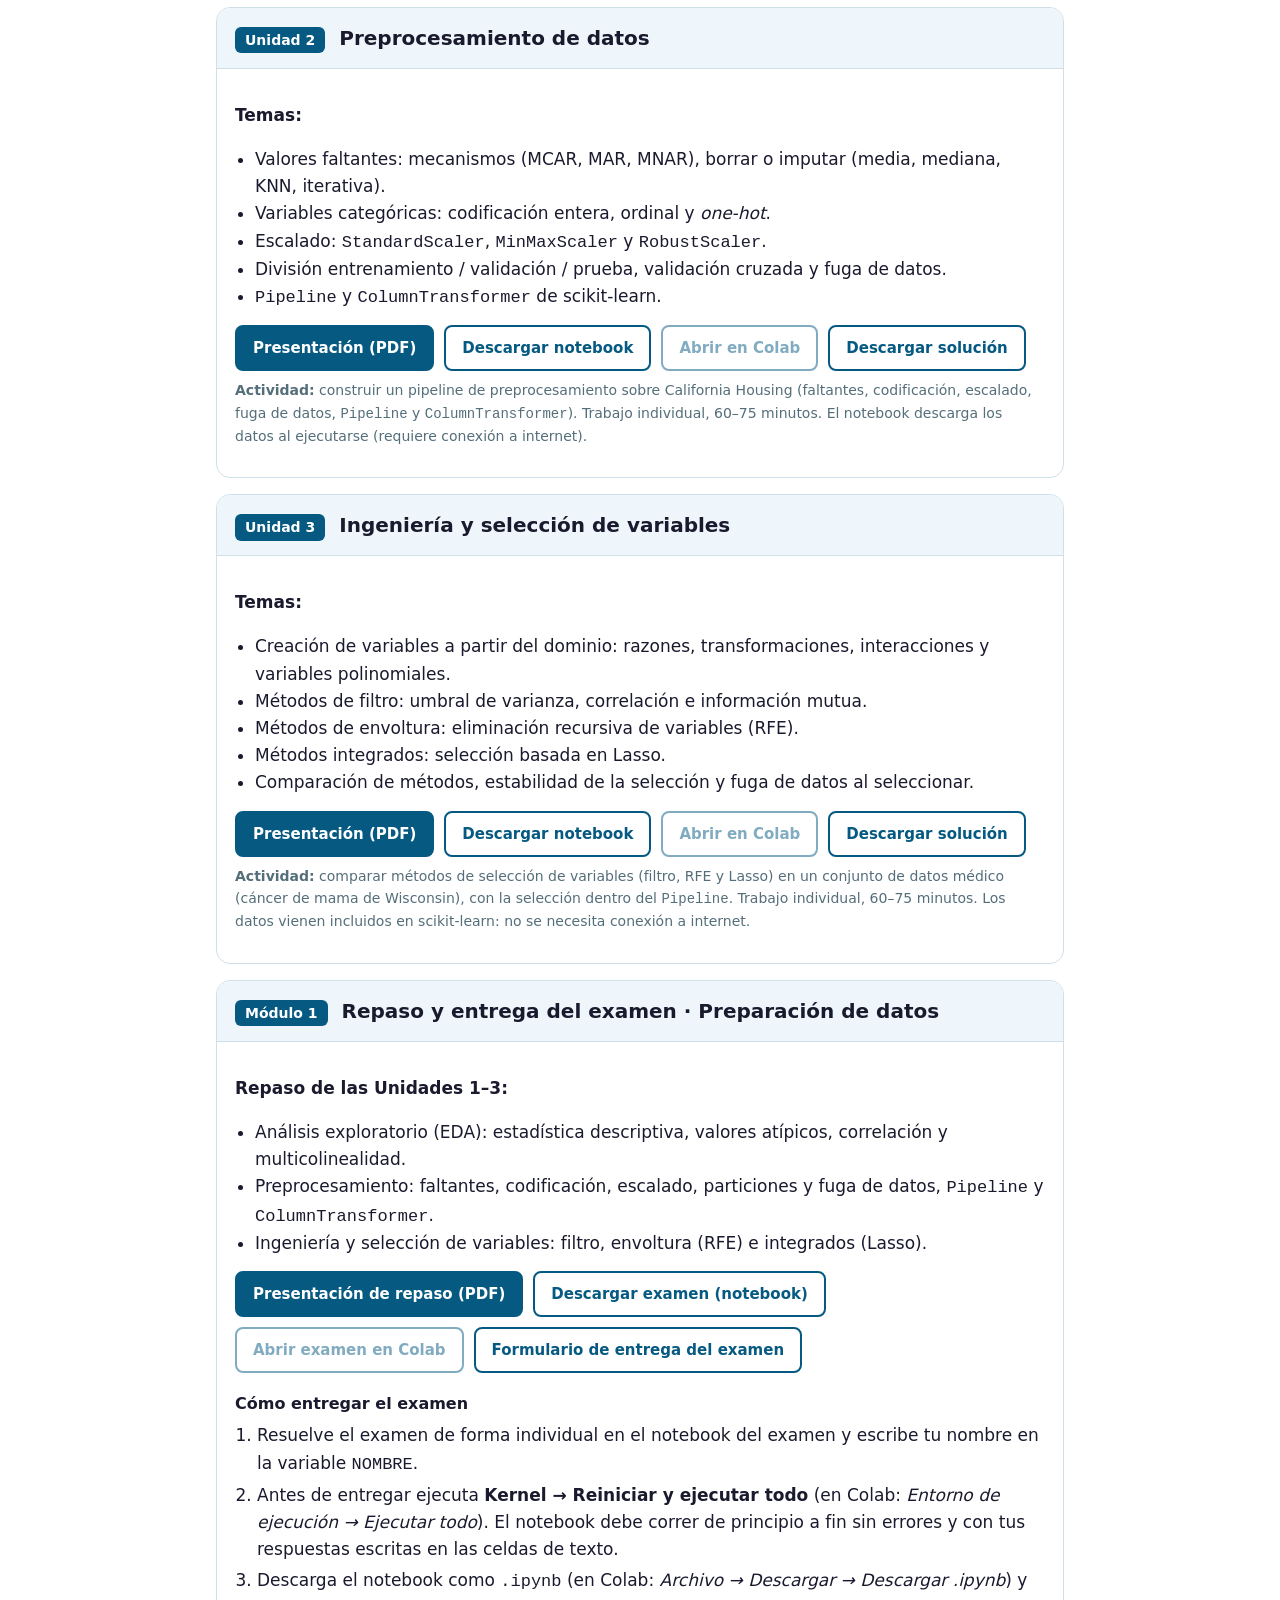
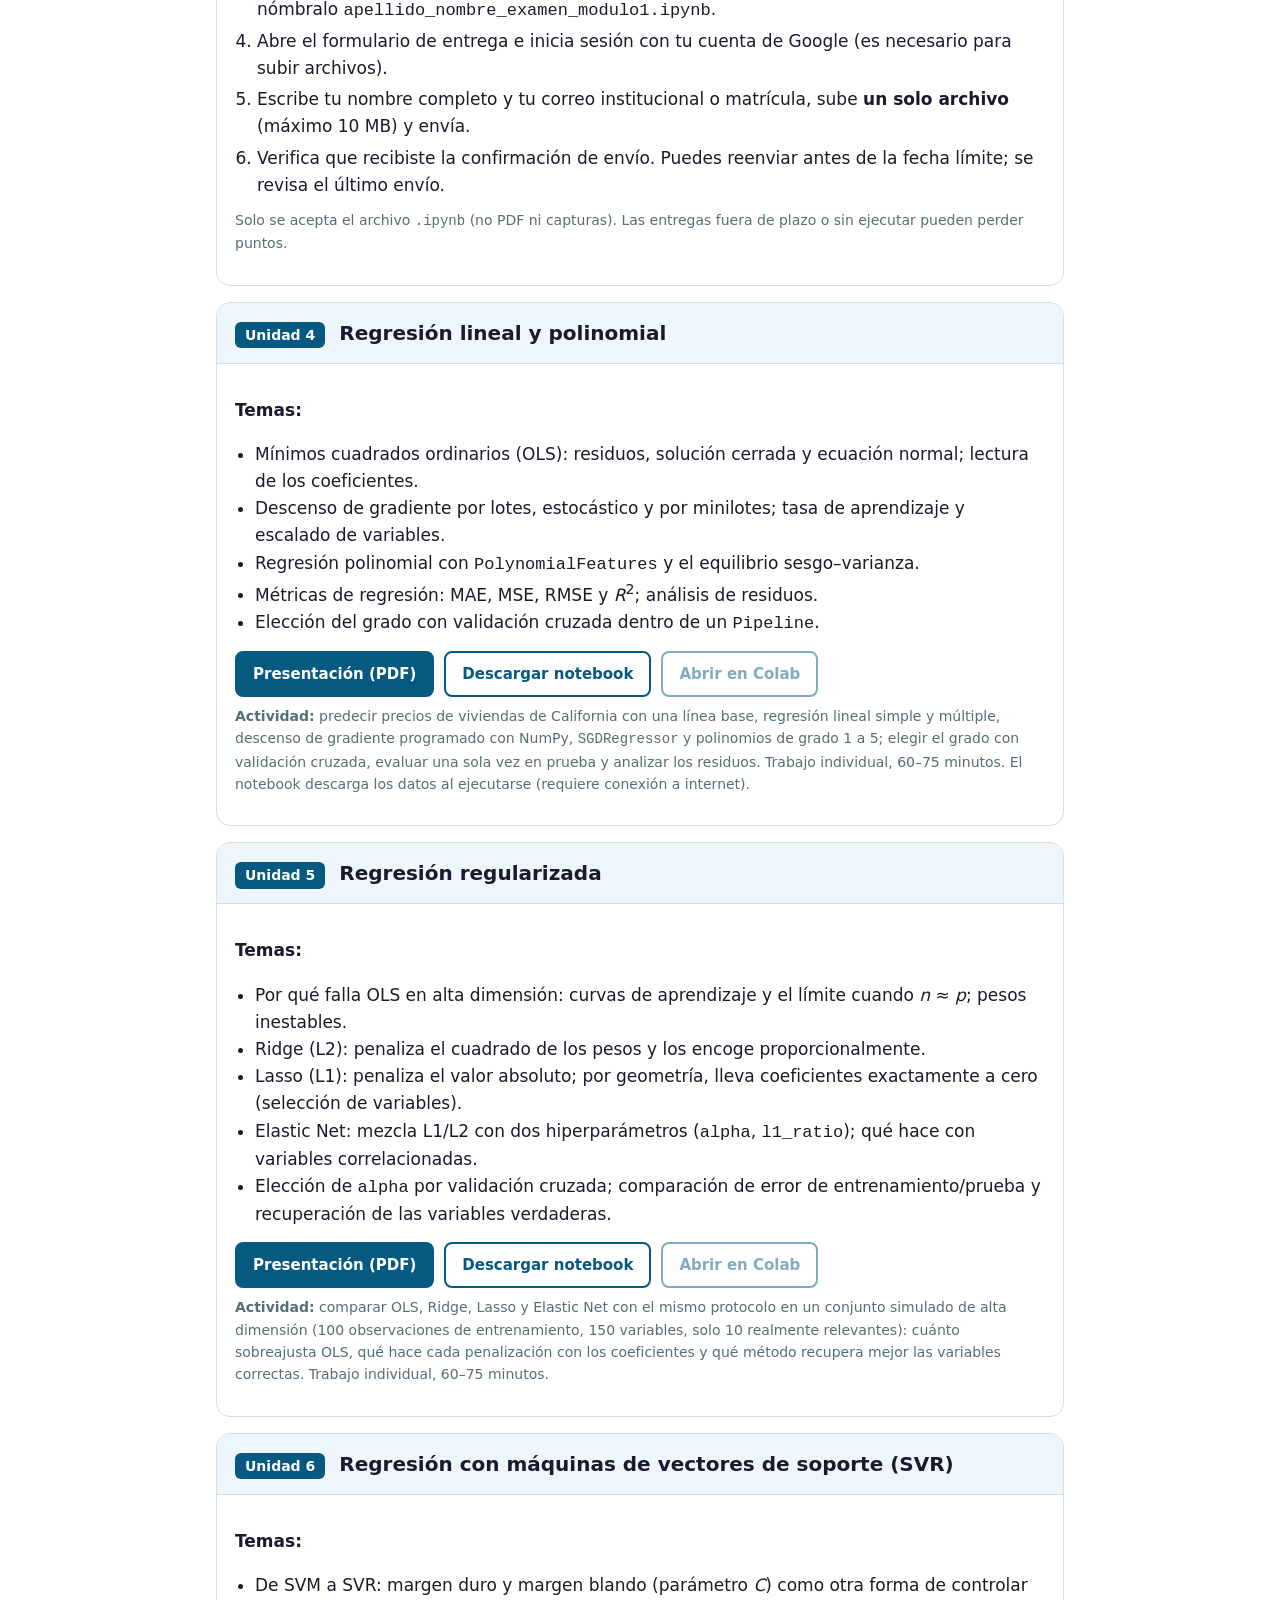
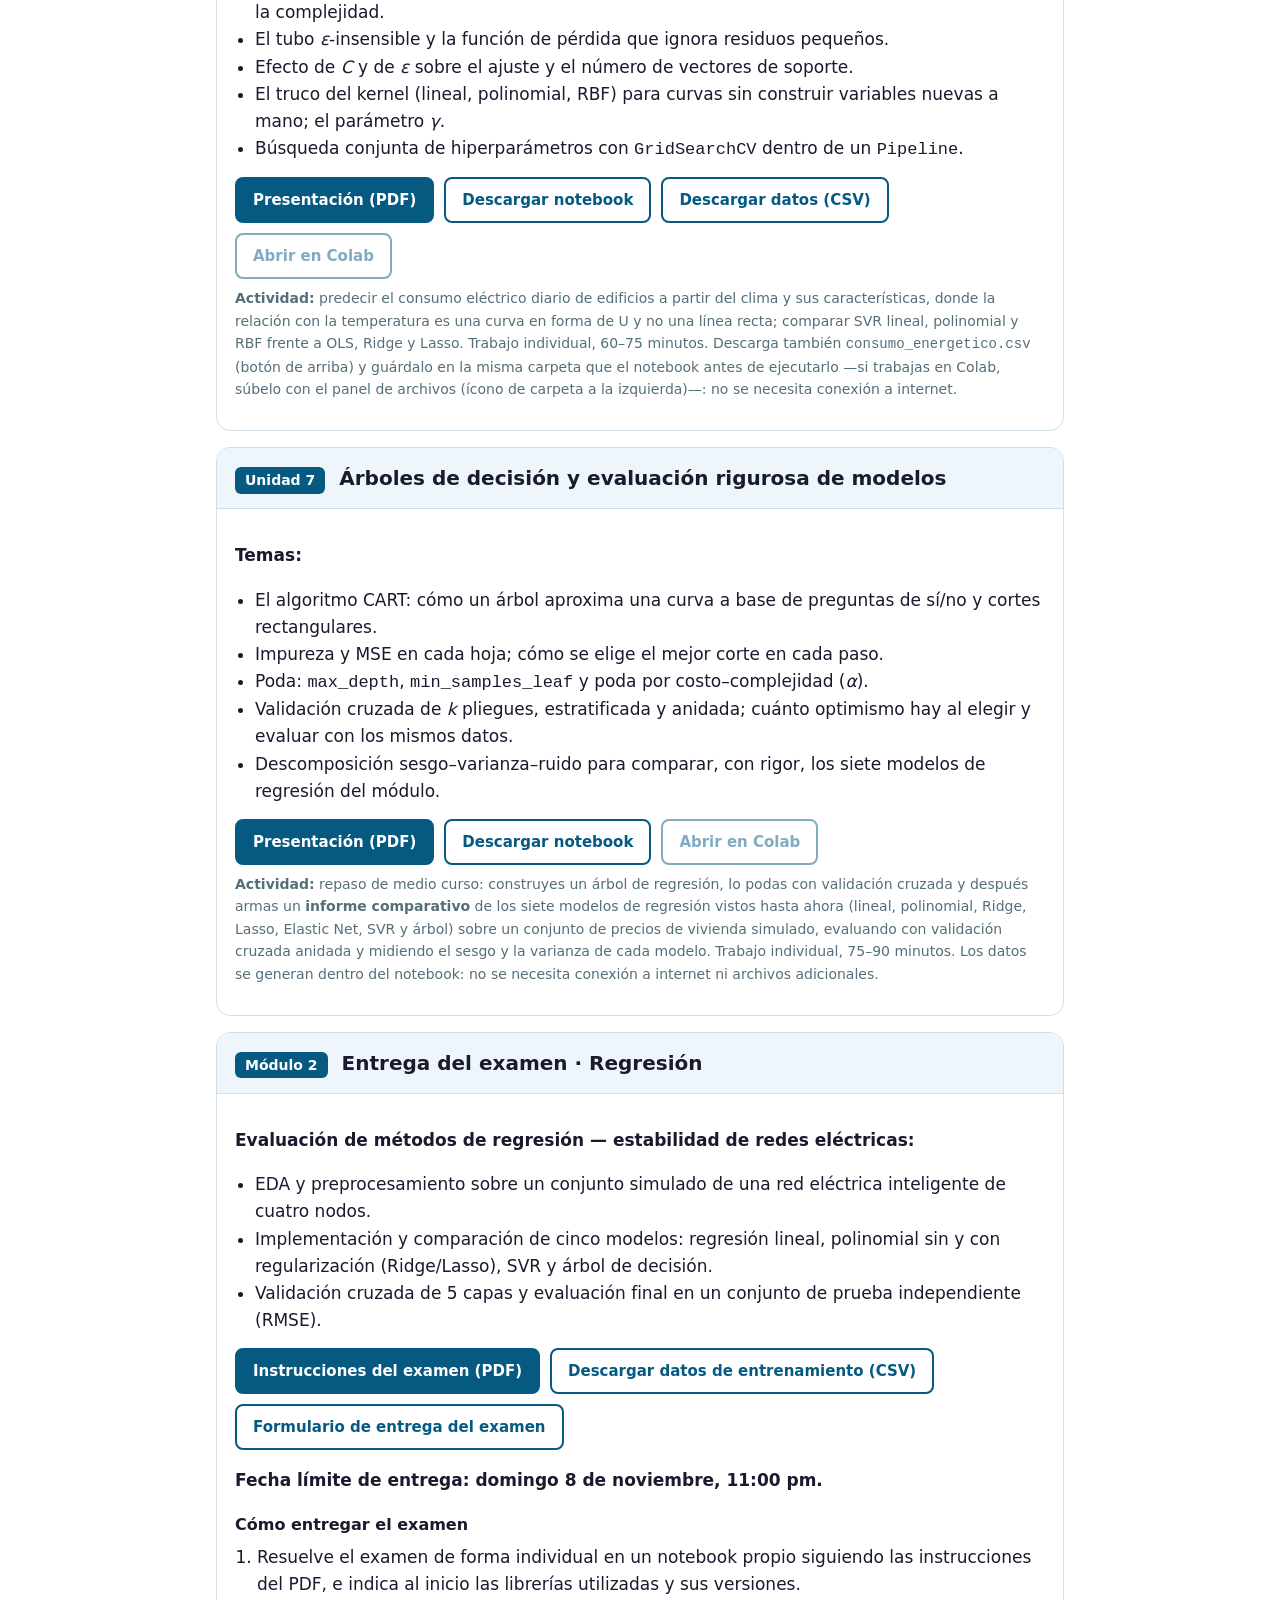
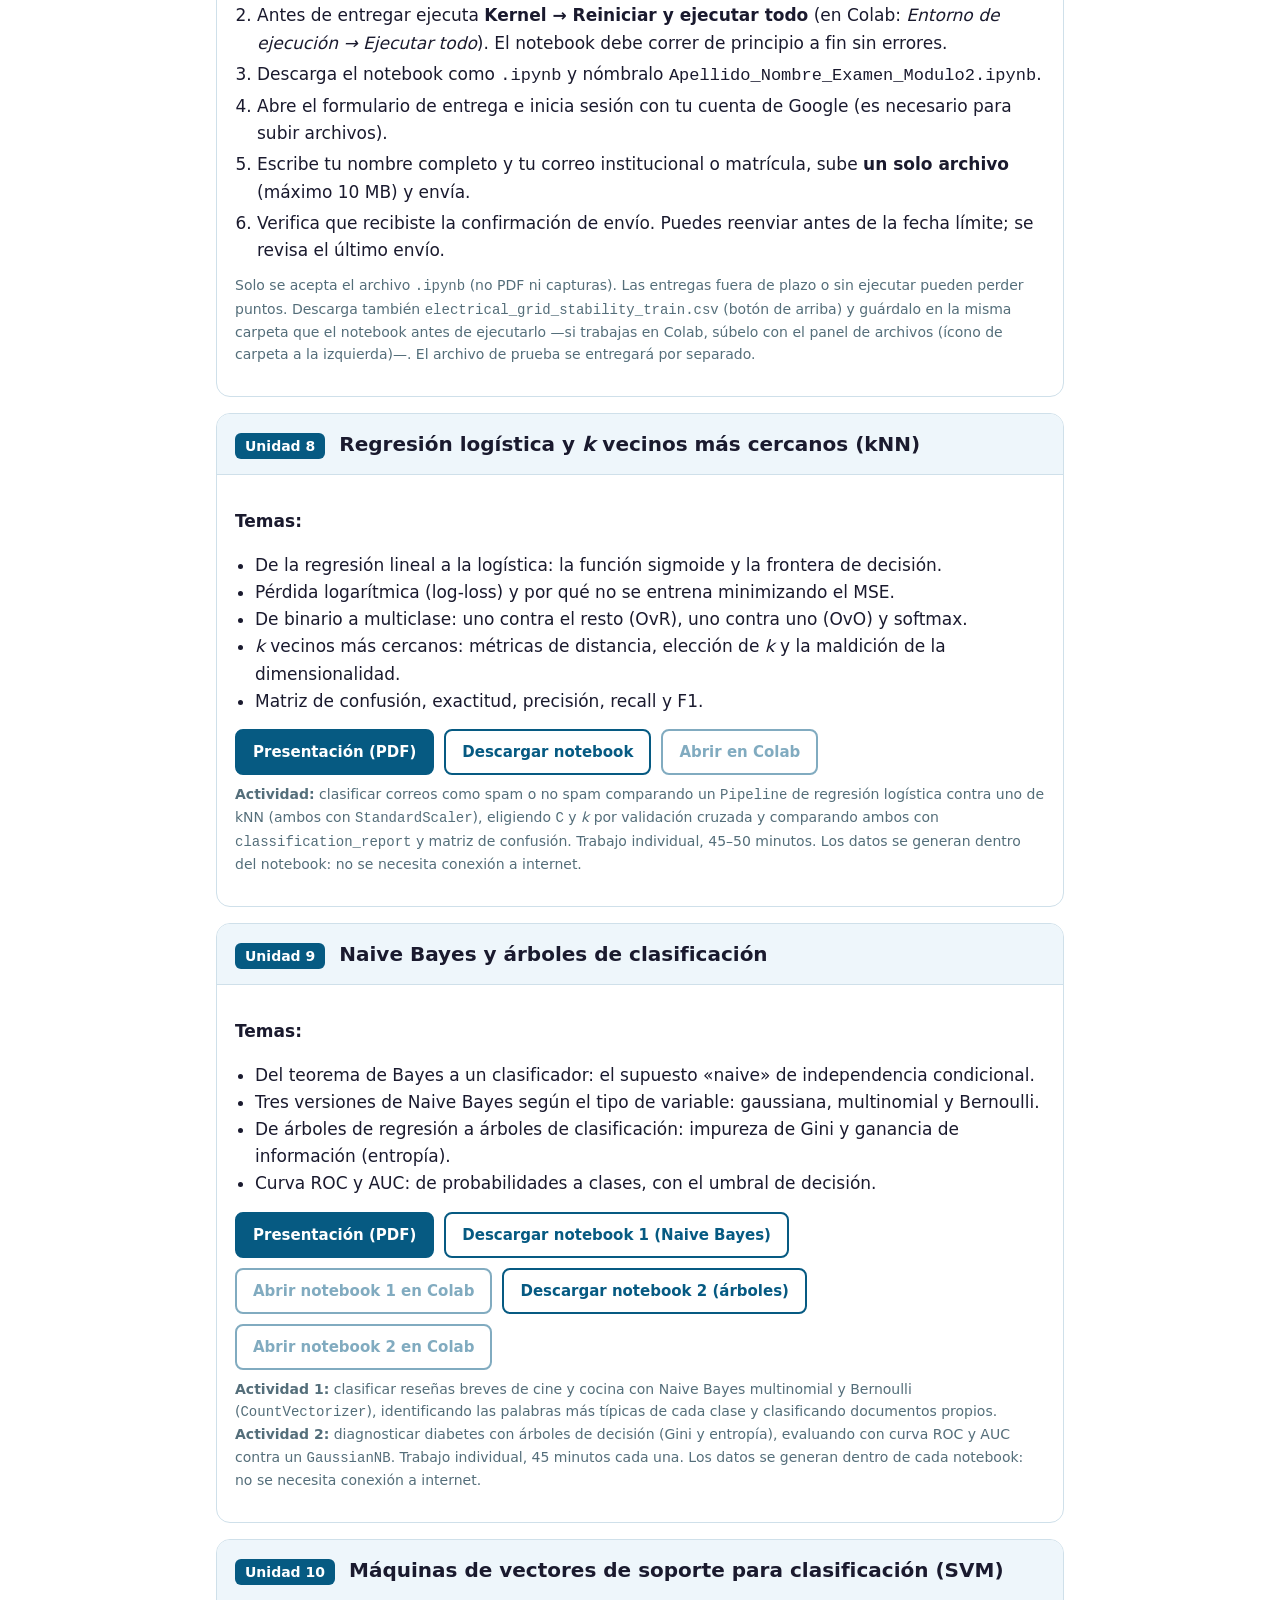
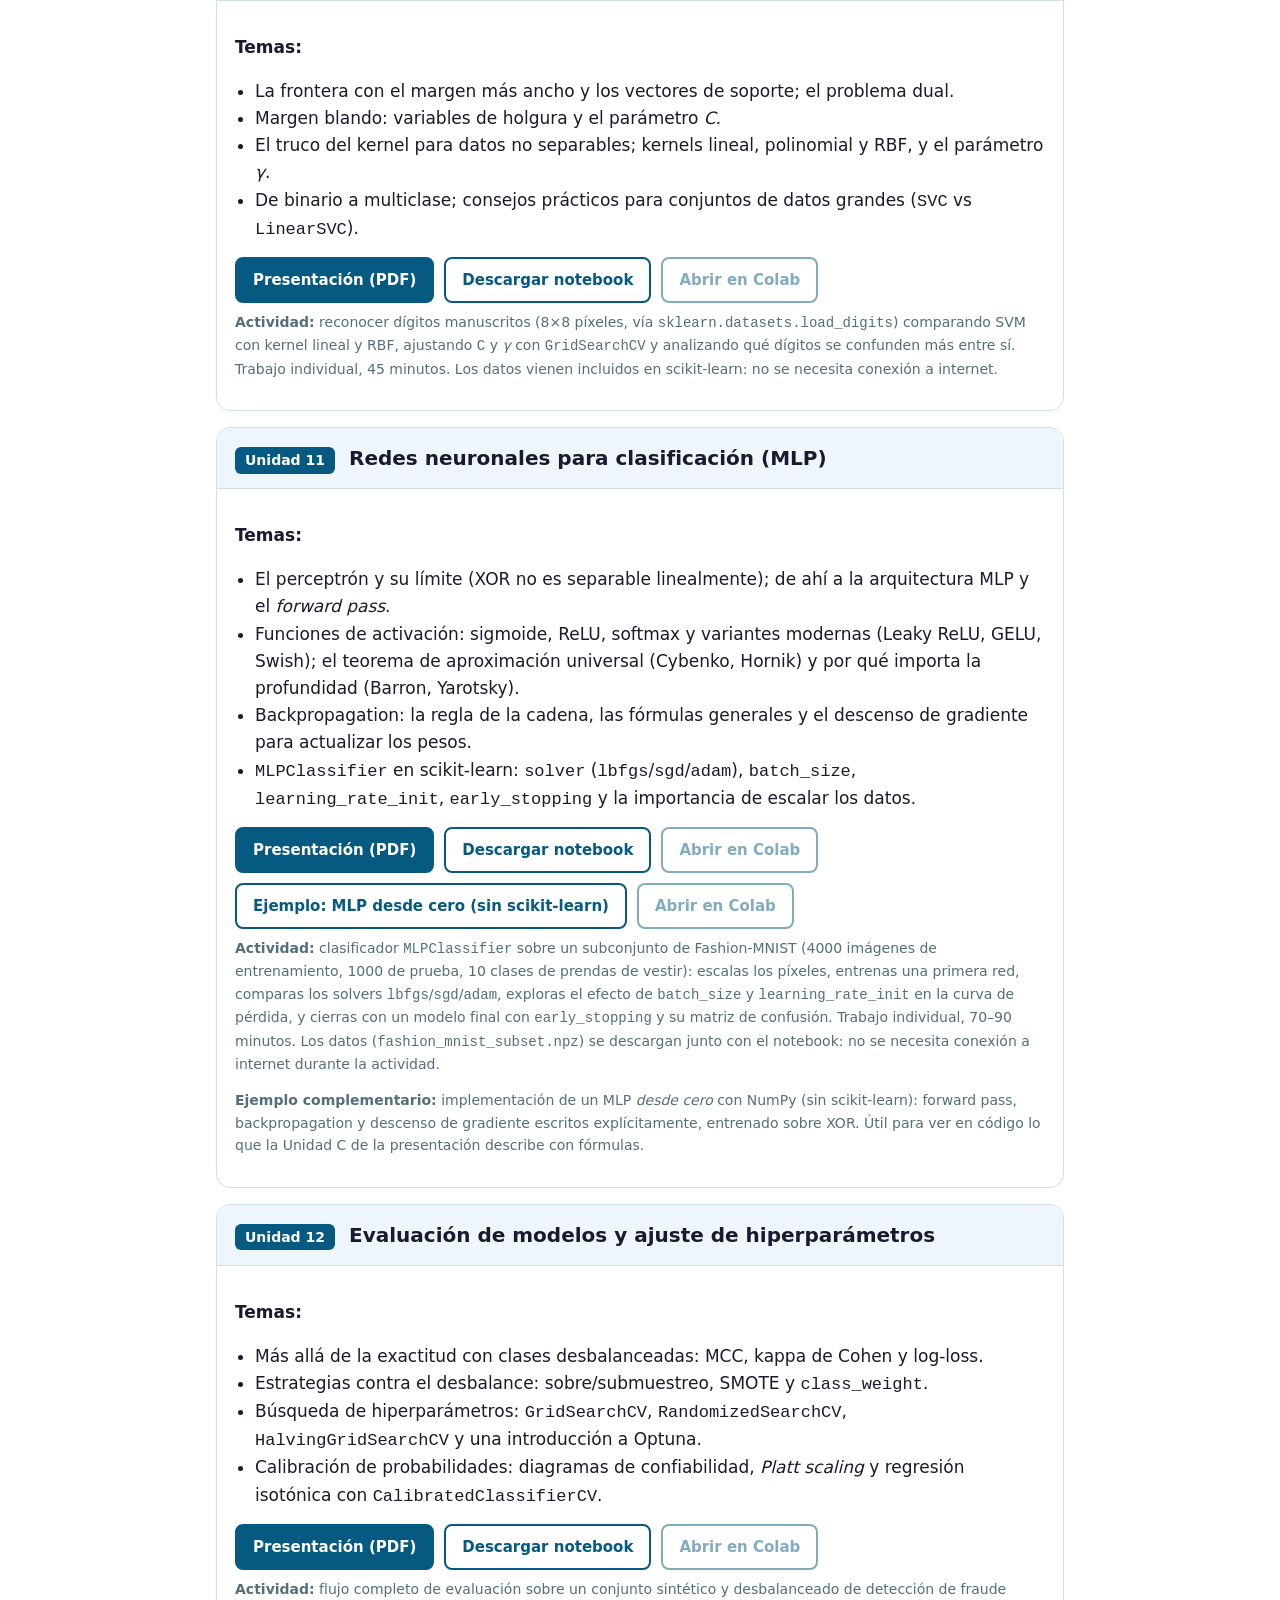
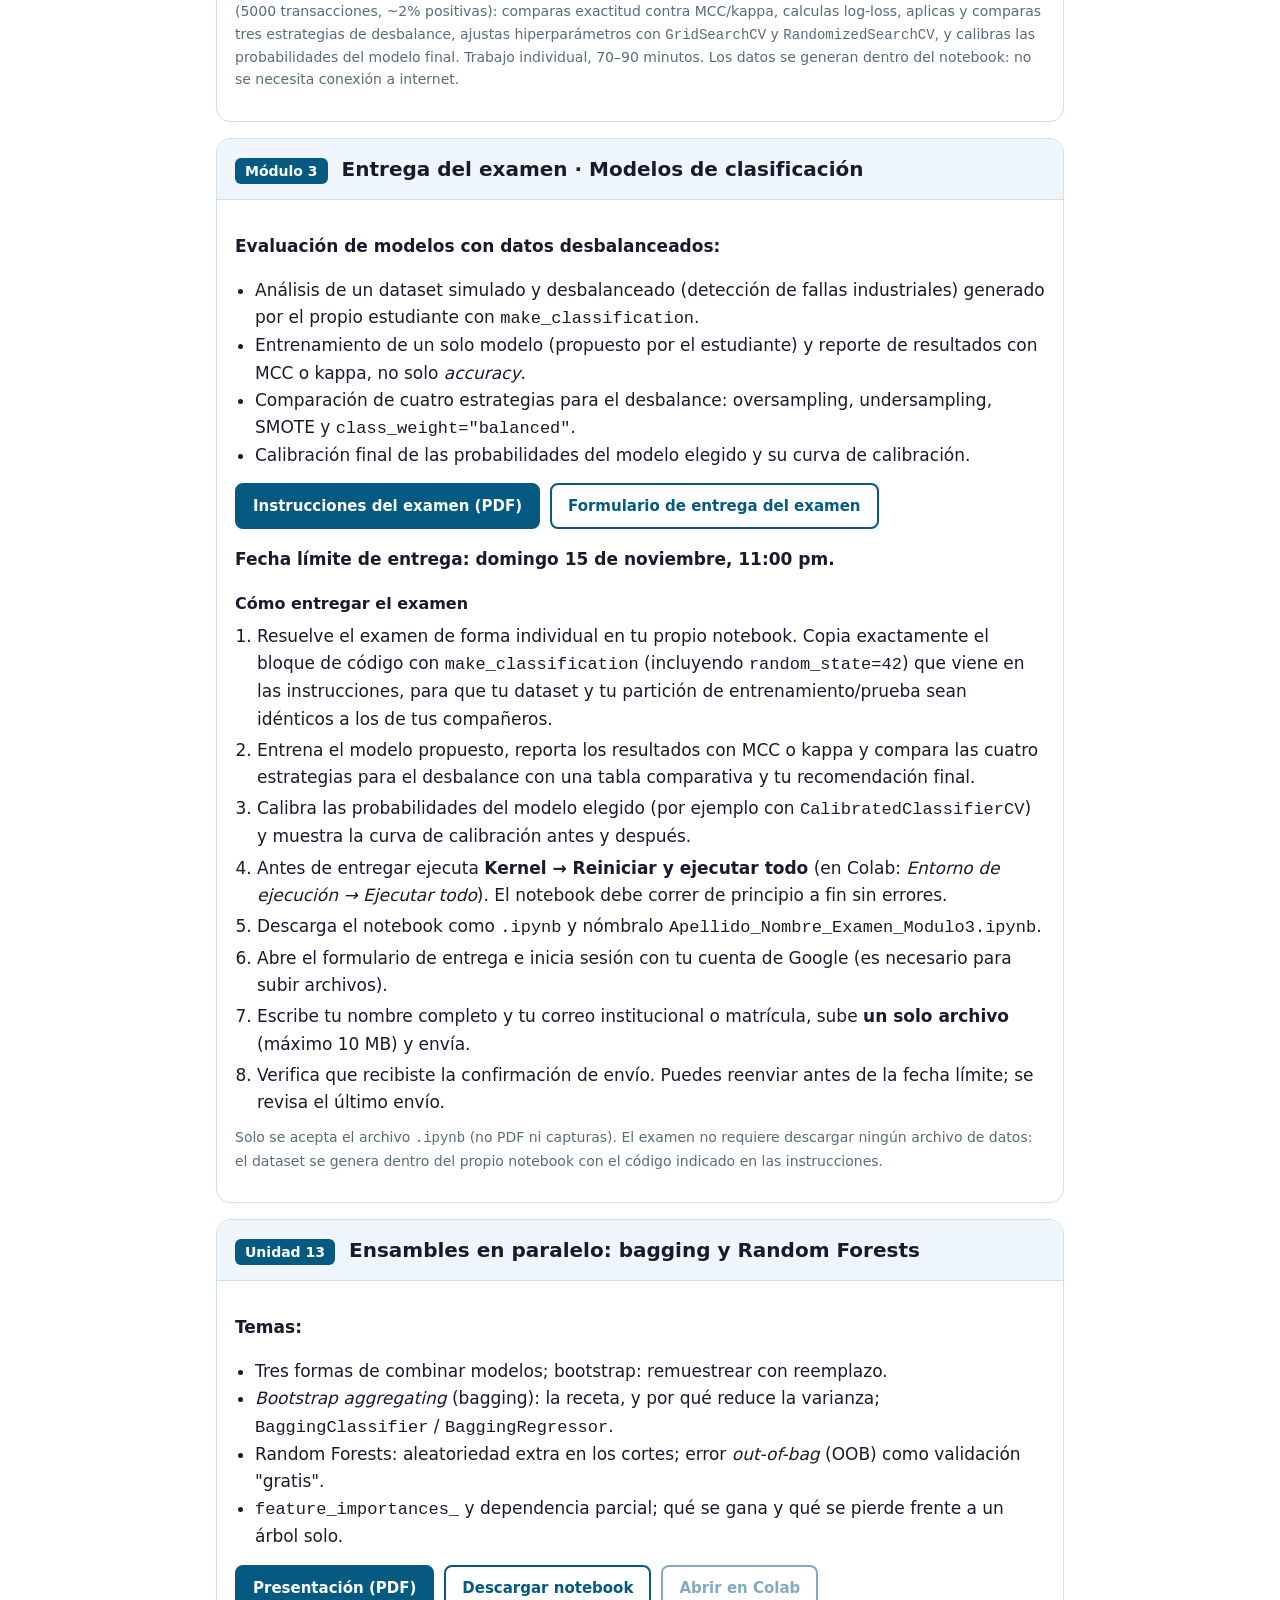
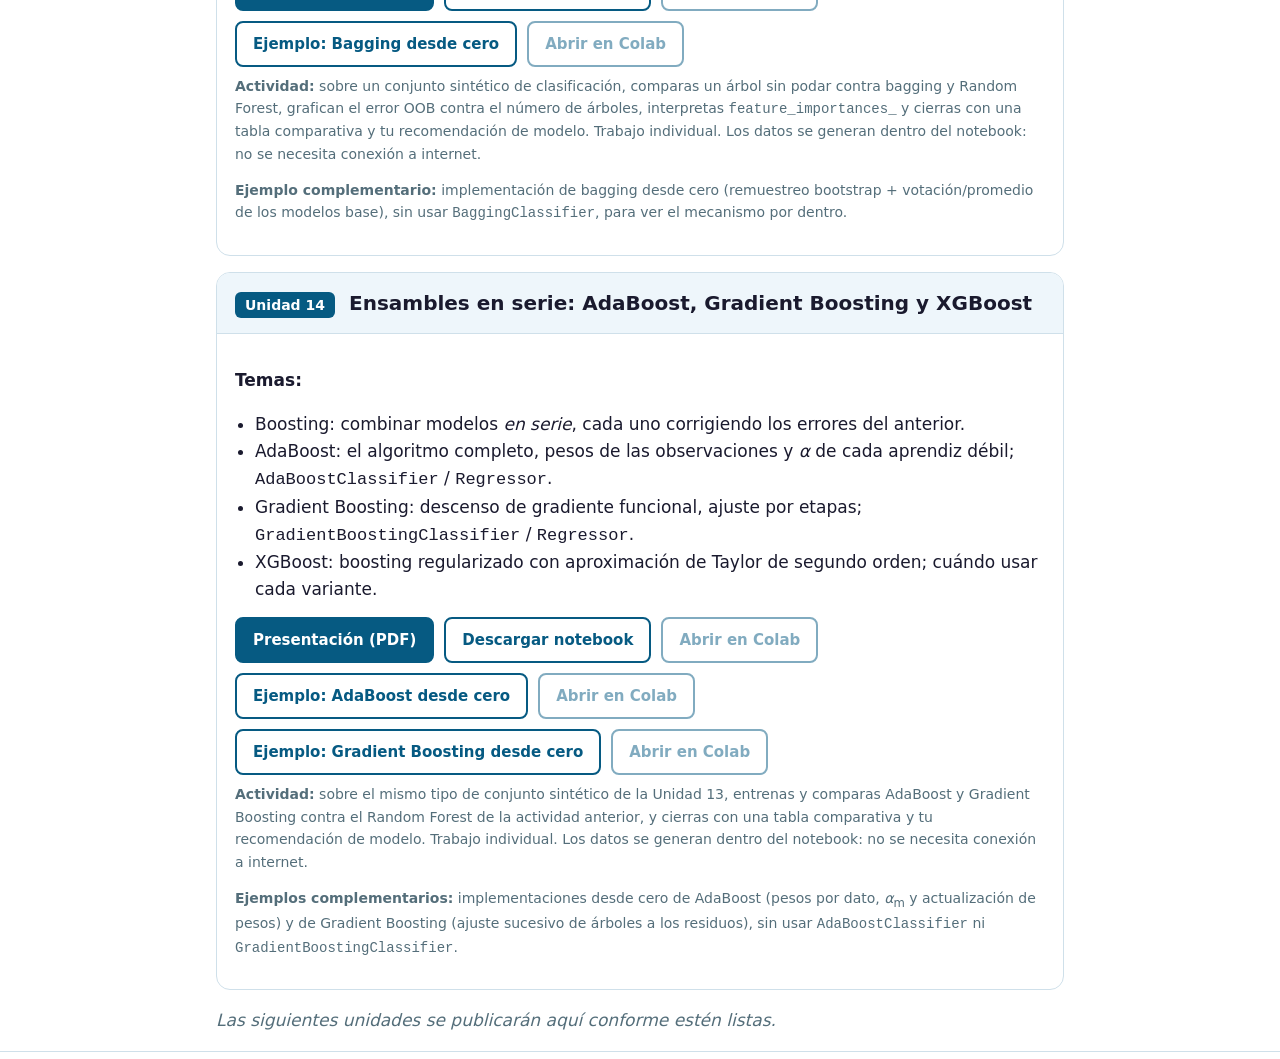
==== commit 4f72fed3: "Actualizar etiqueta de la portada a Maestría en Inteligencia Artificial" ====
--- a/index.html
+++ b/index.html
@@ -10,7 +10,7 @@
 <body>
 <header class="portada">
   <div class="contenedor">
-    <span class="etiqueta">Programa de TI</span>
+    <span class="etiqueta">Maestría en Inteligencia Artificial</span>
     <h1>Aprendizaje Supervisado</h1>
     <p>Presentaciones y actividades del curso</p>
   </div>
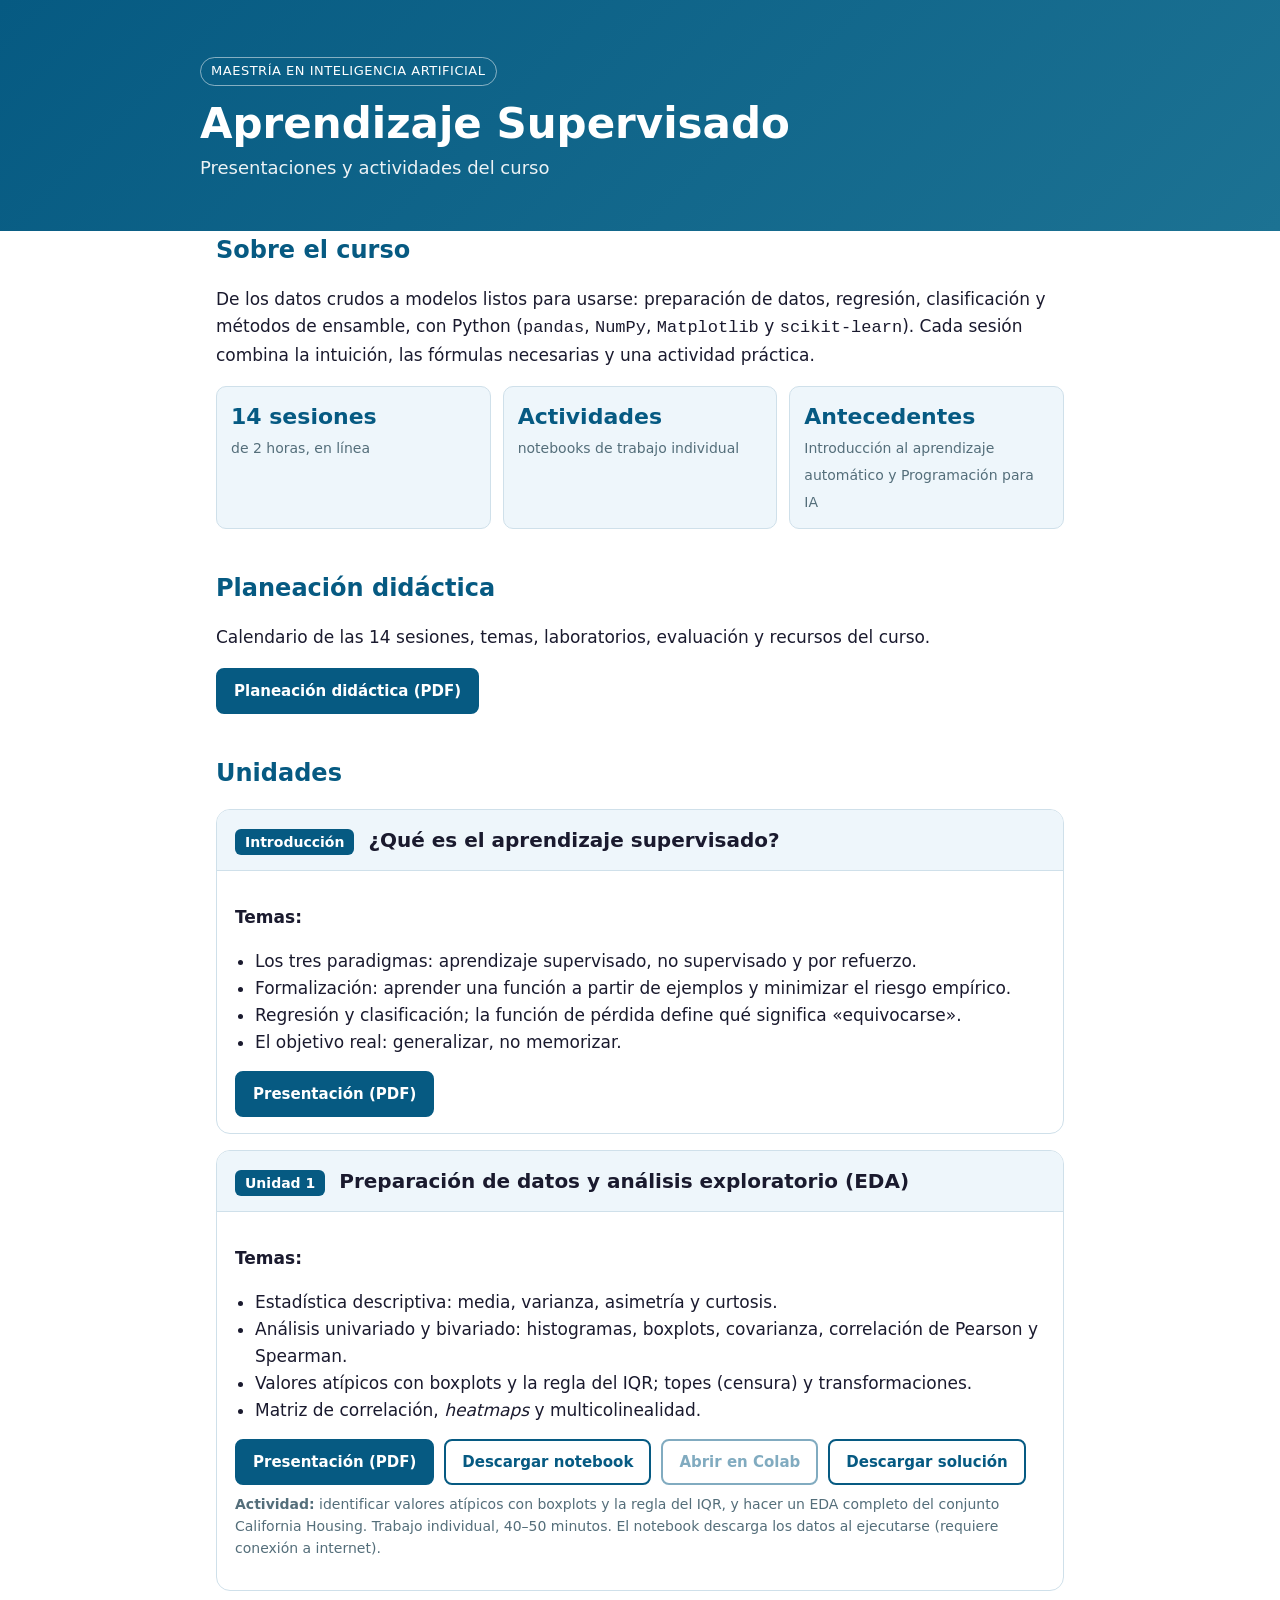
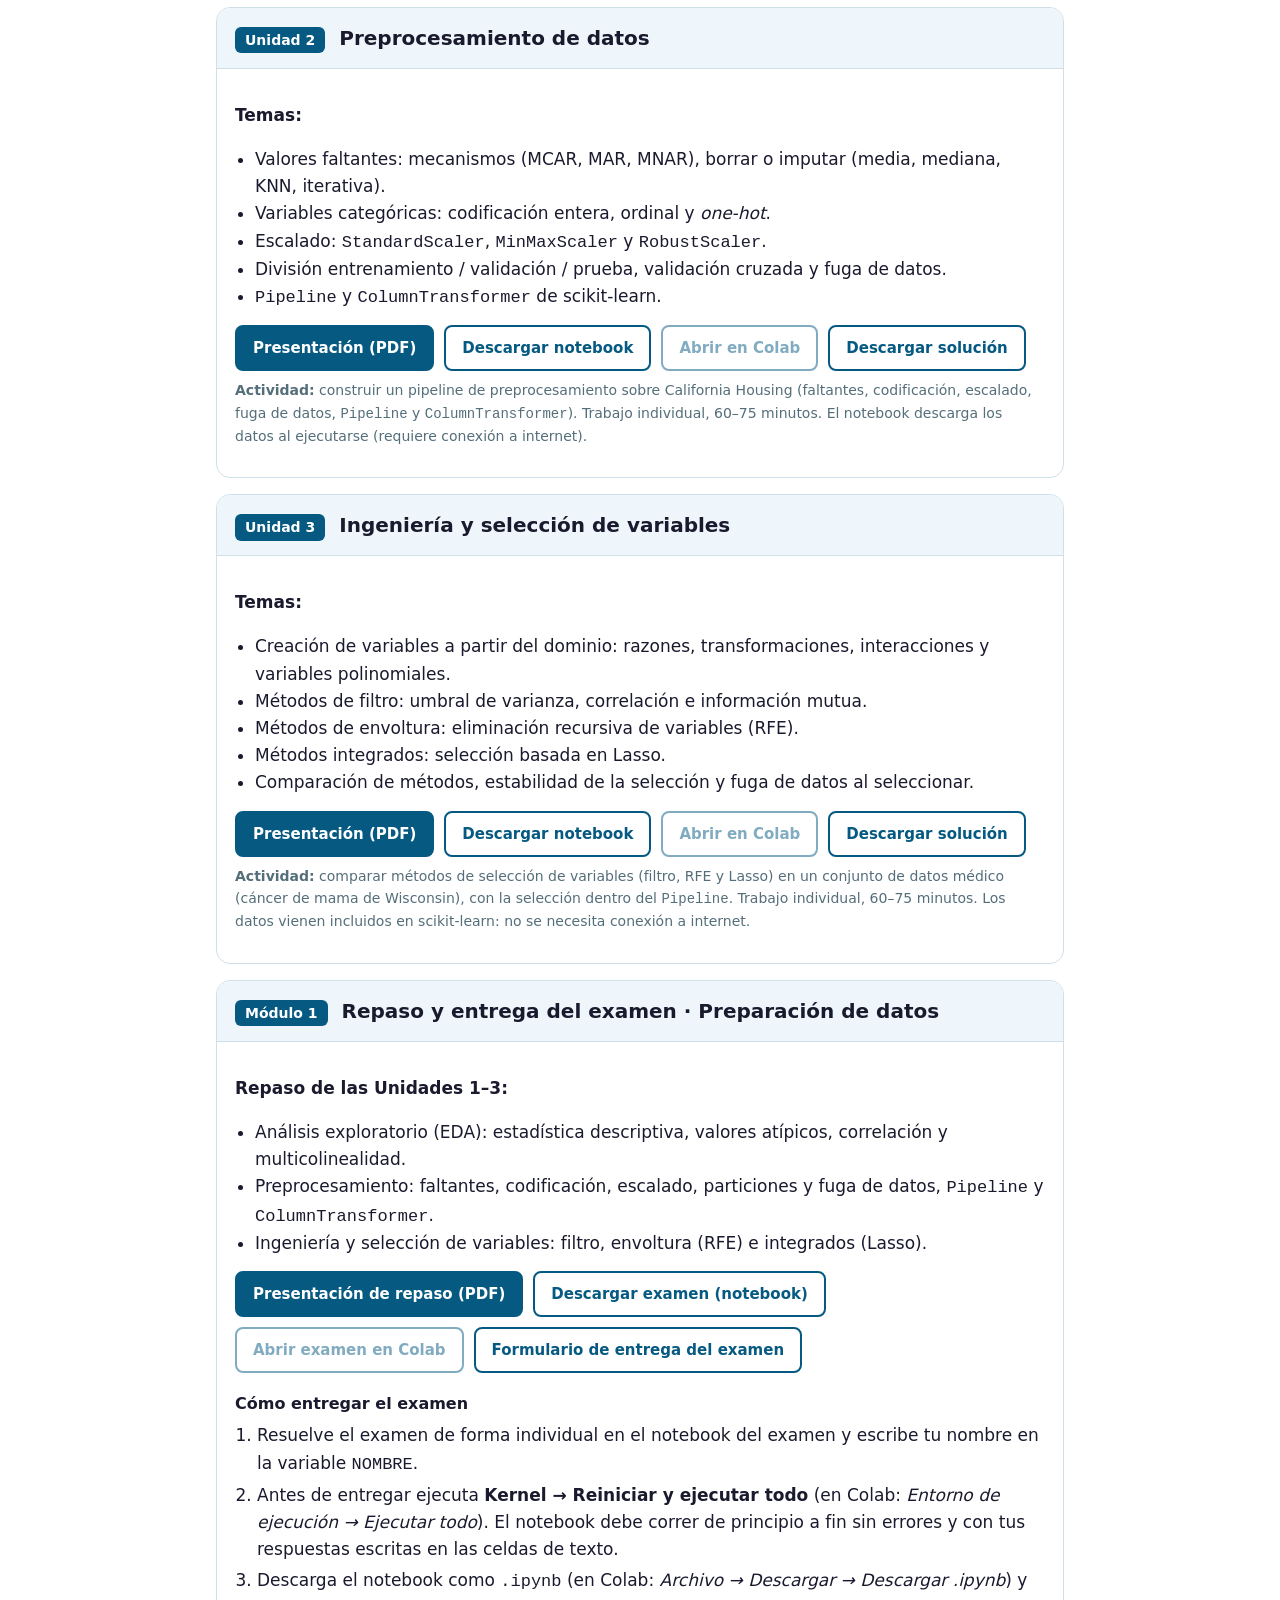
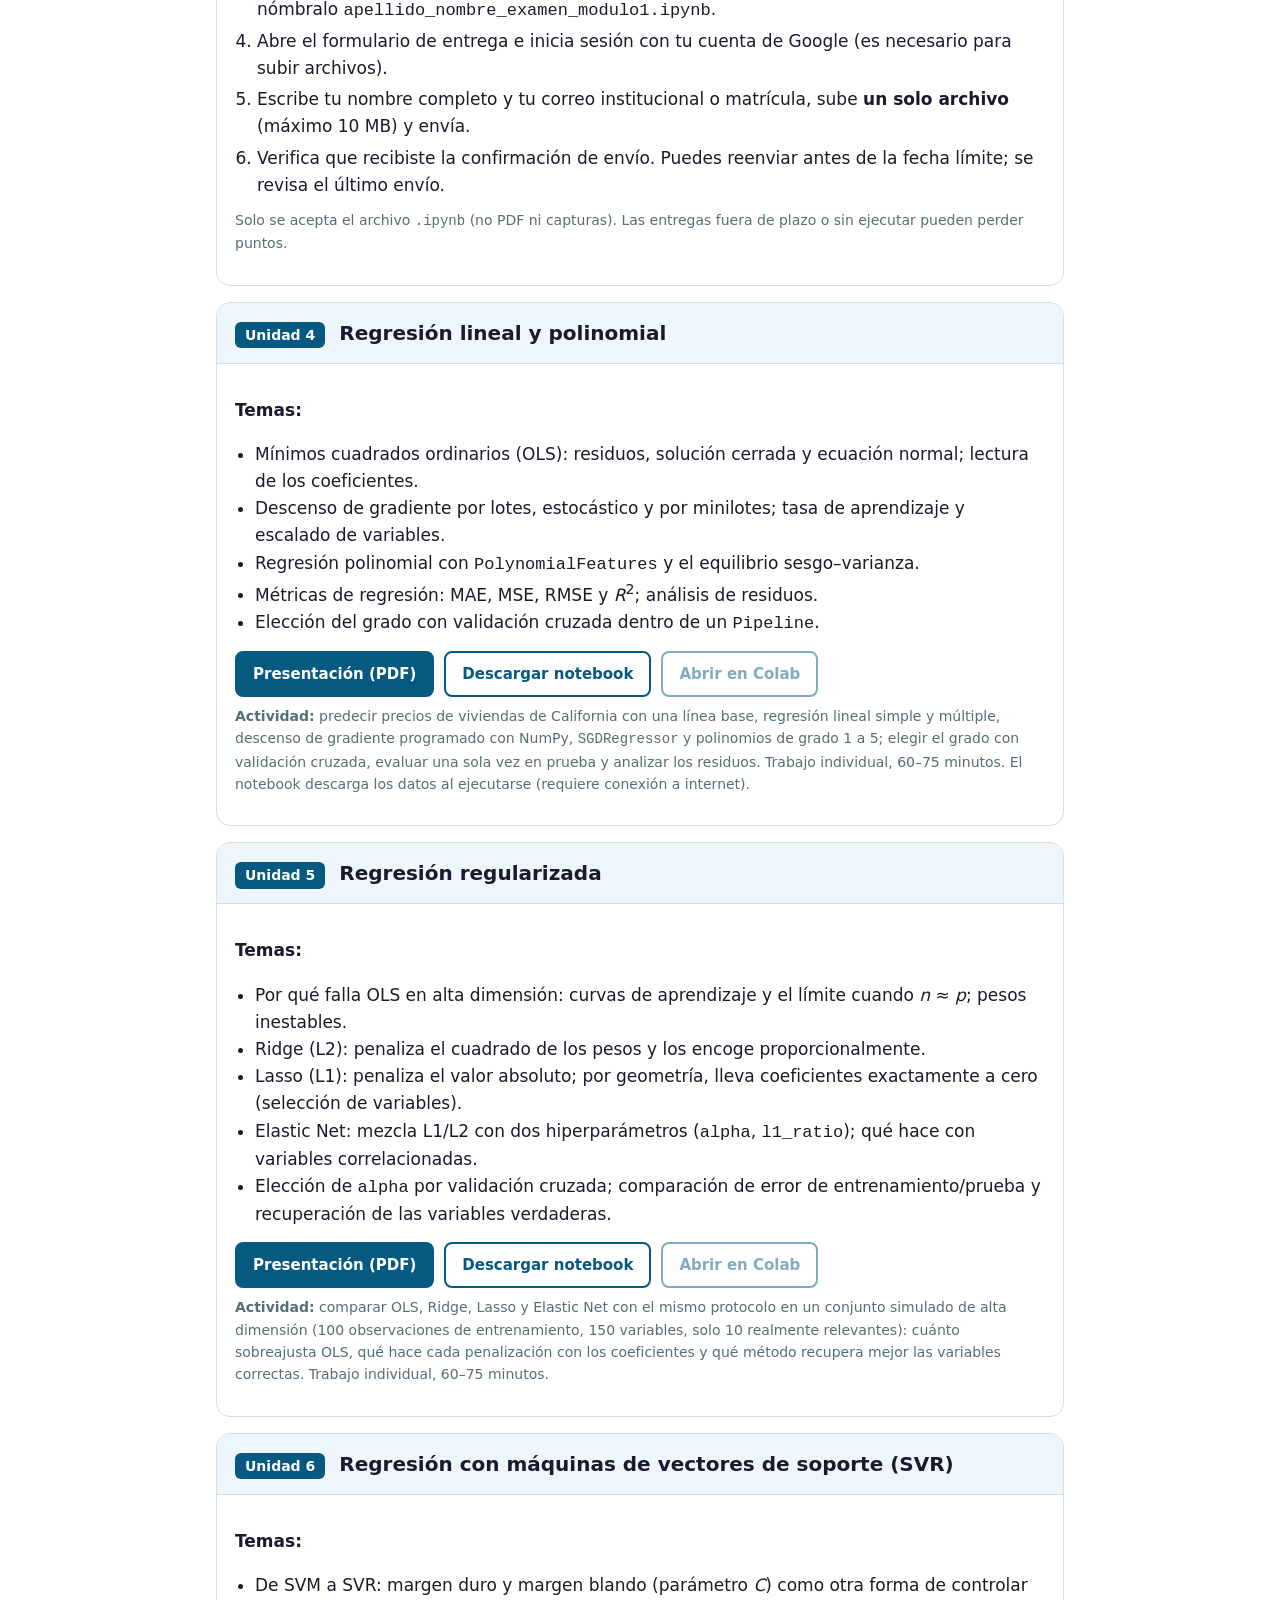
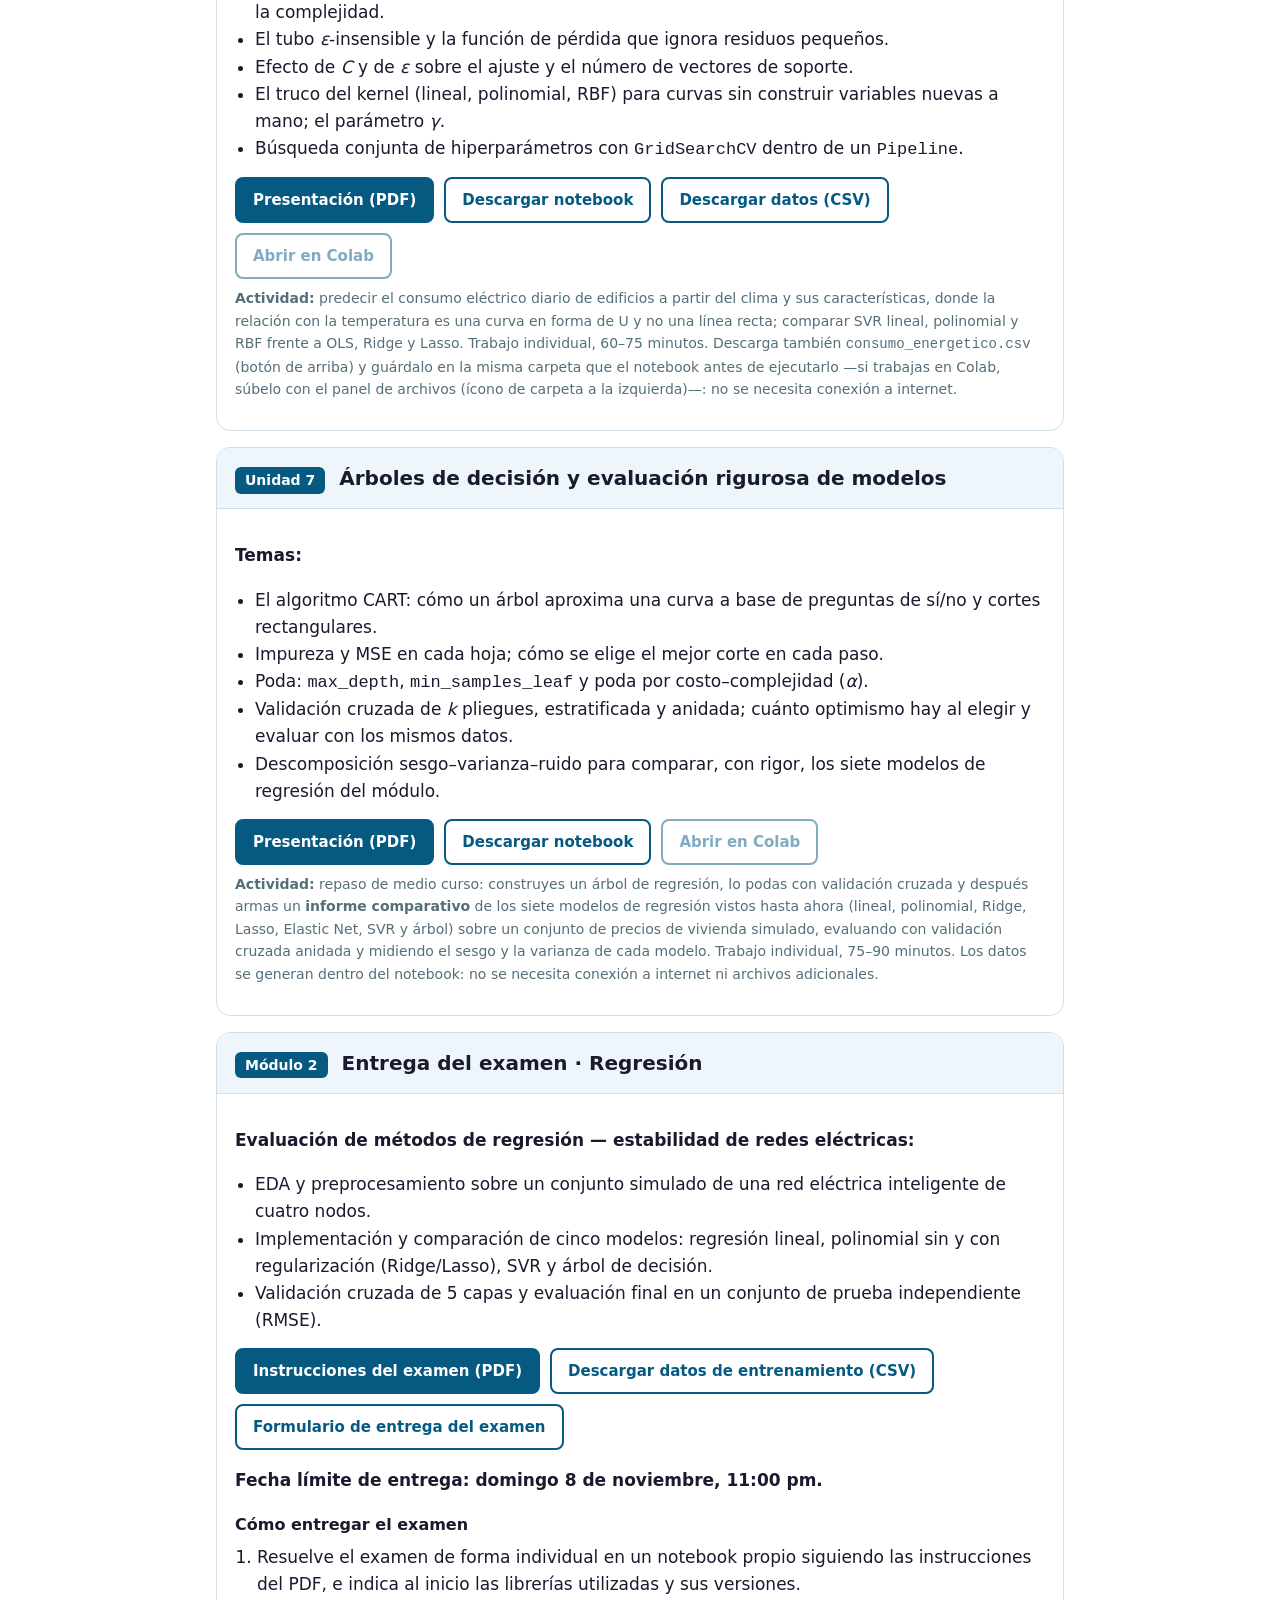
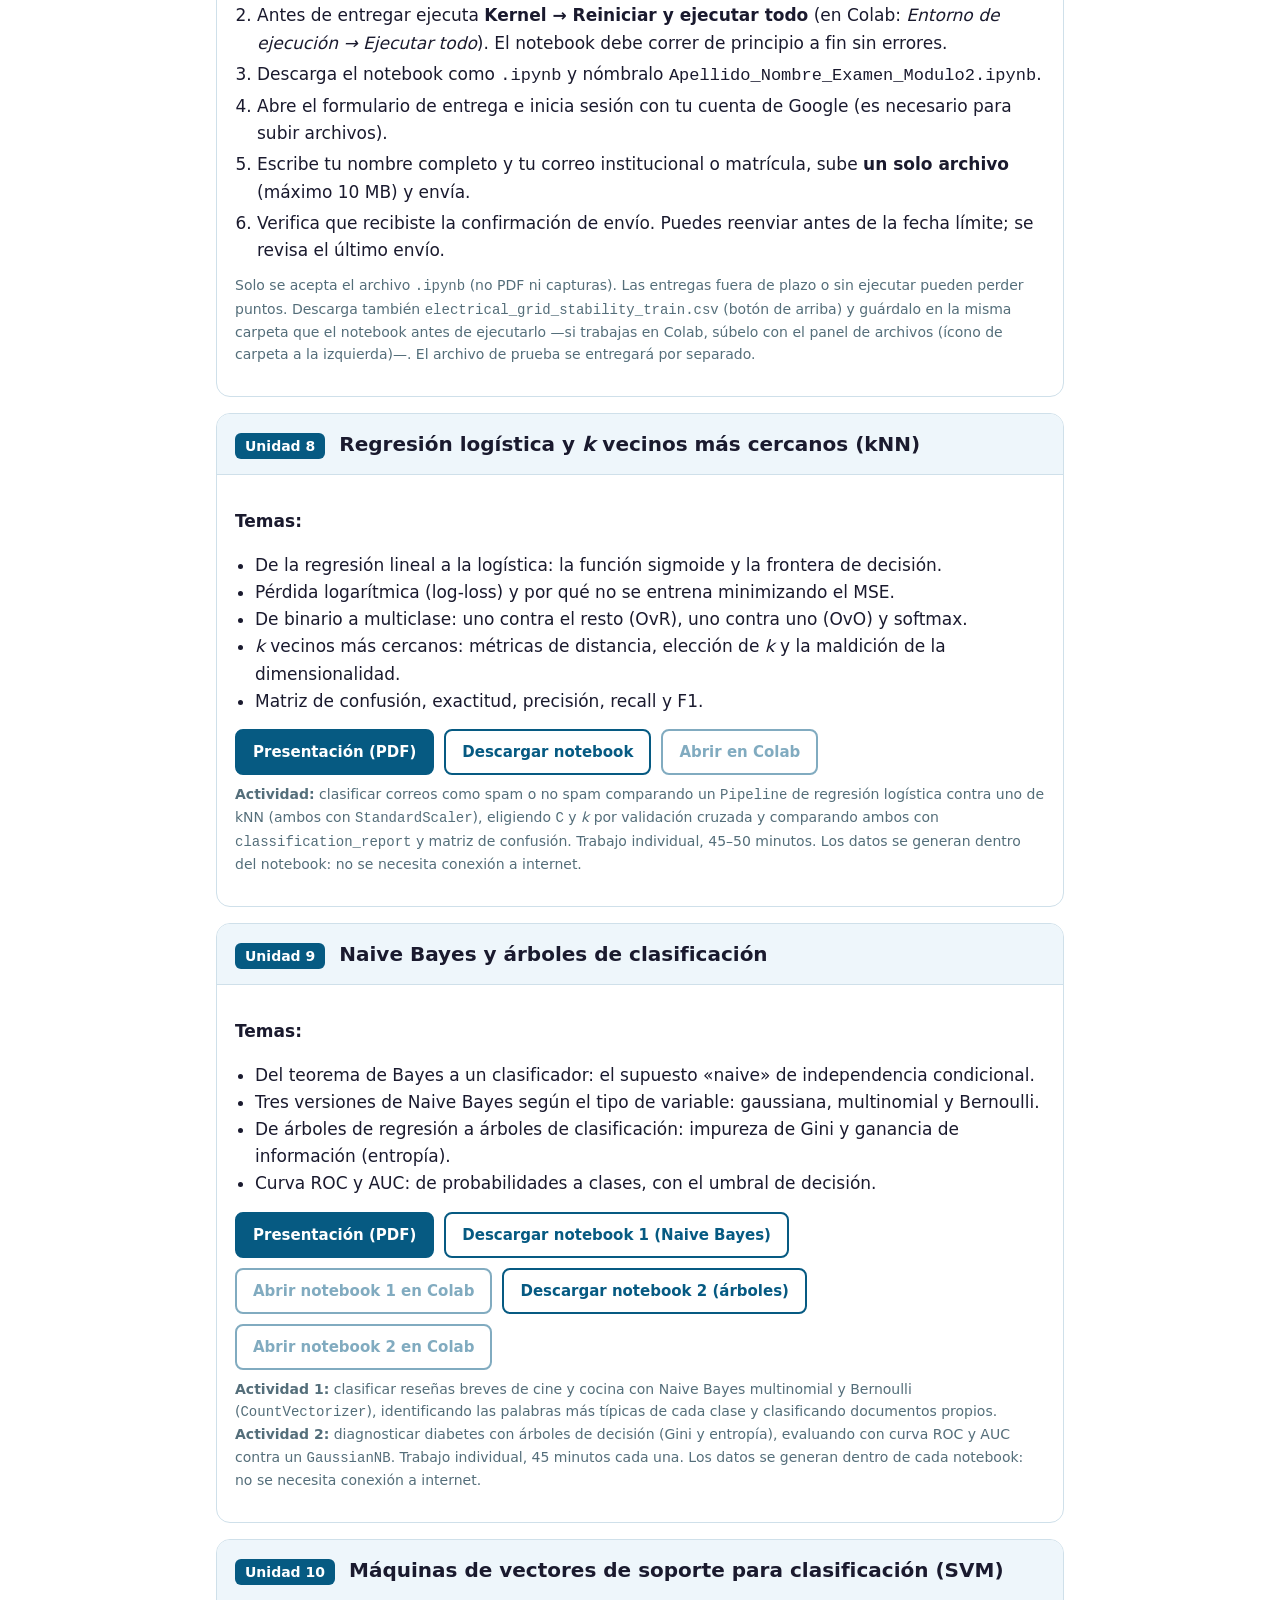
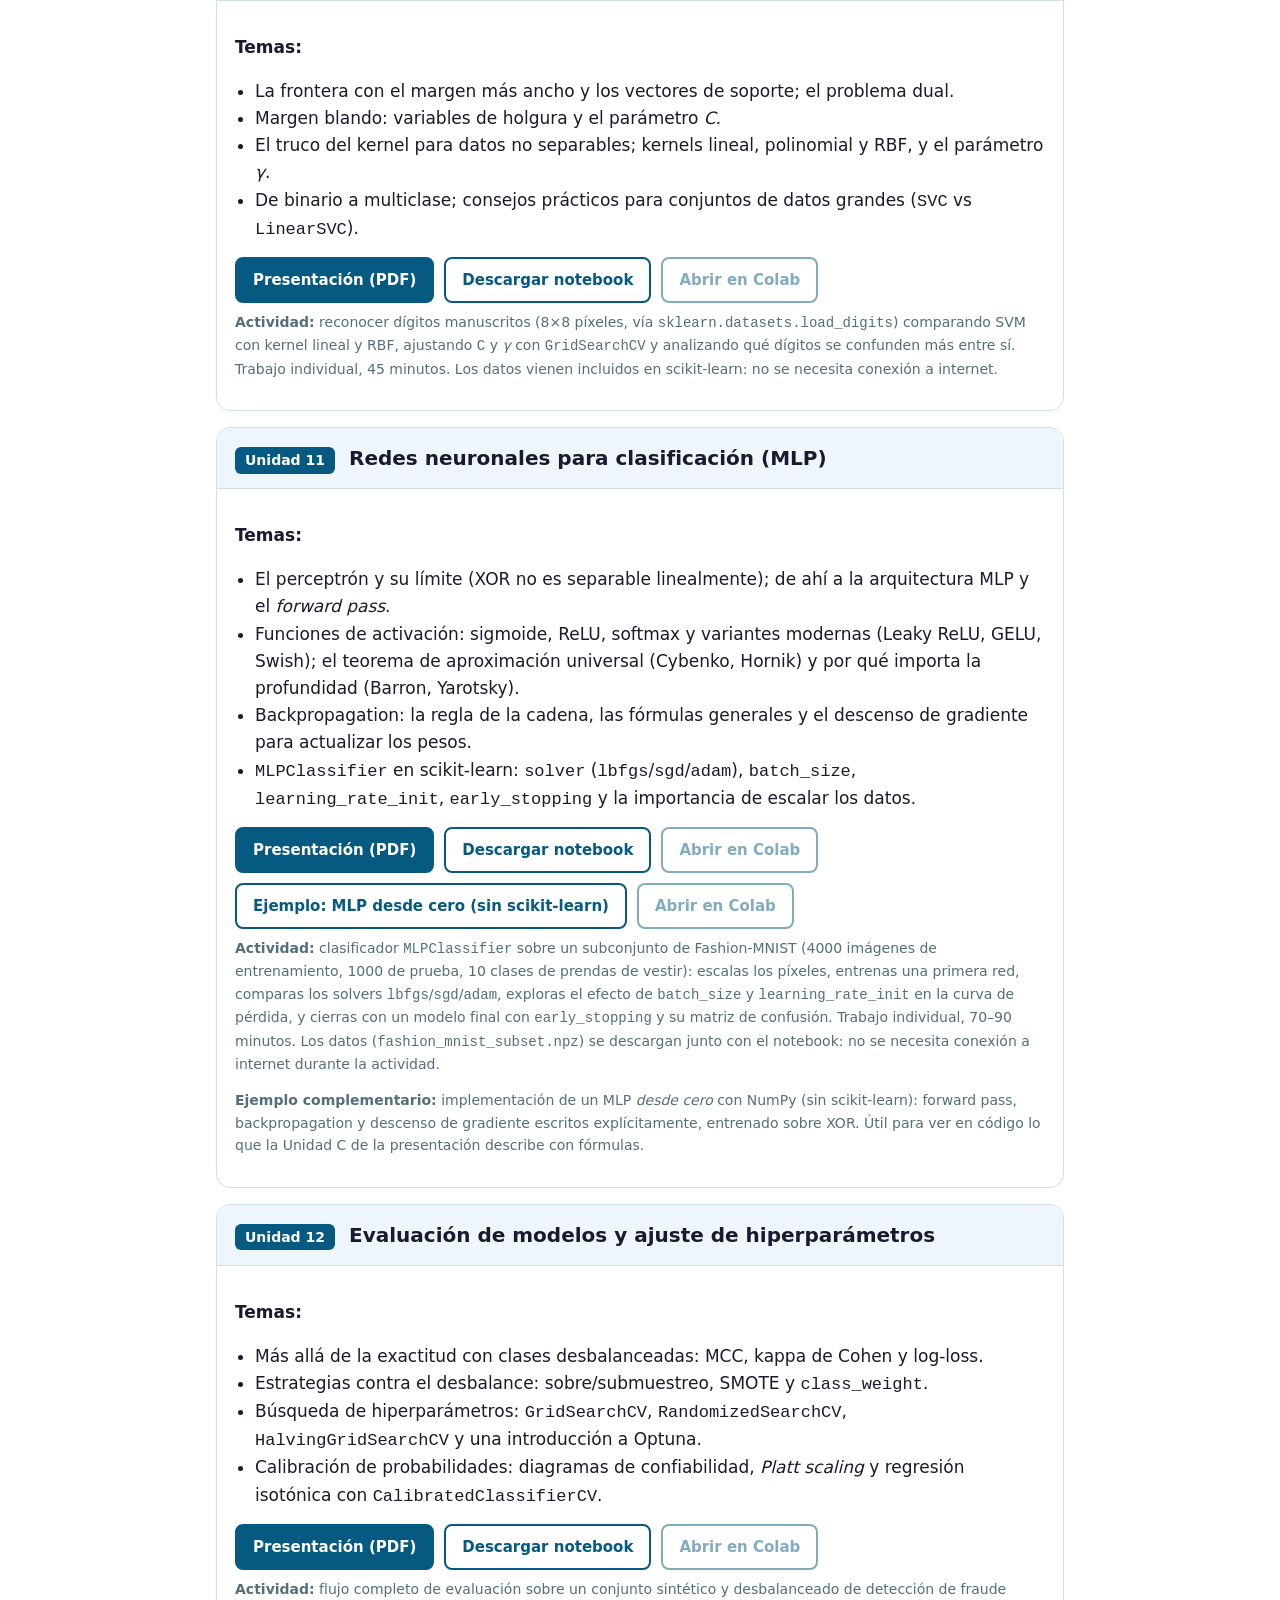
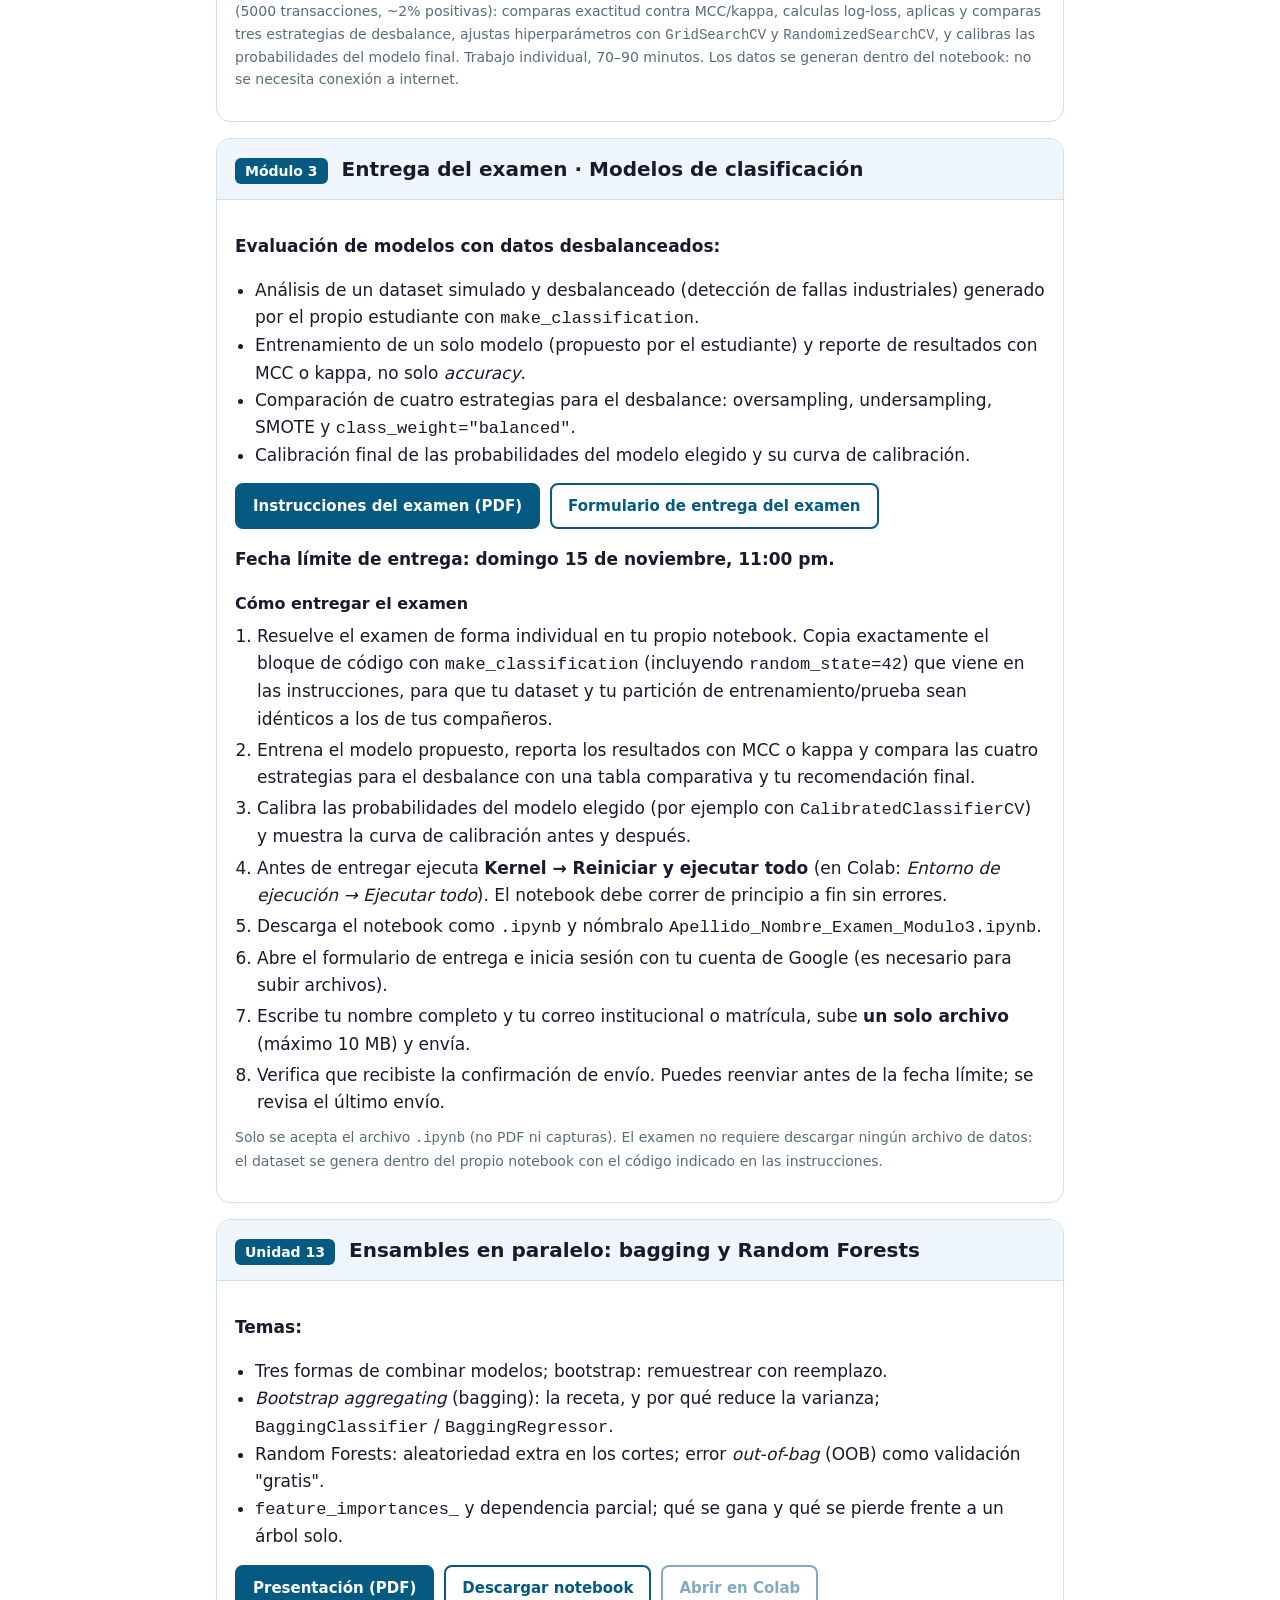
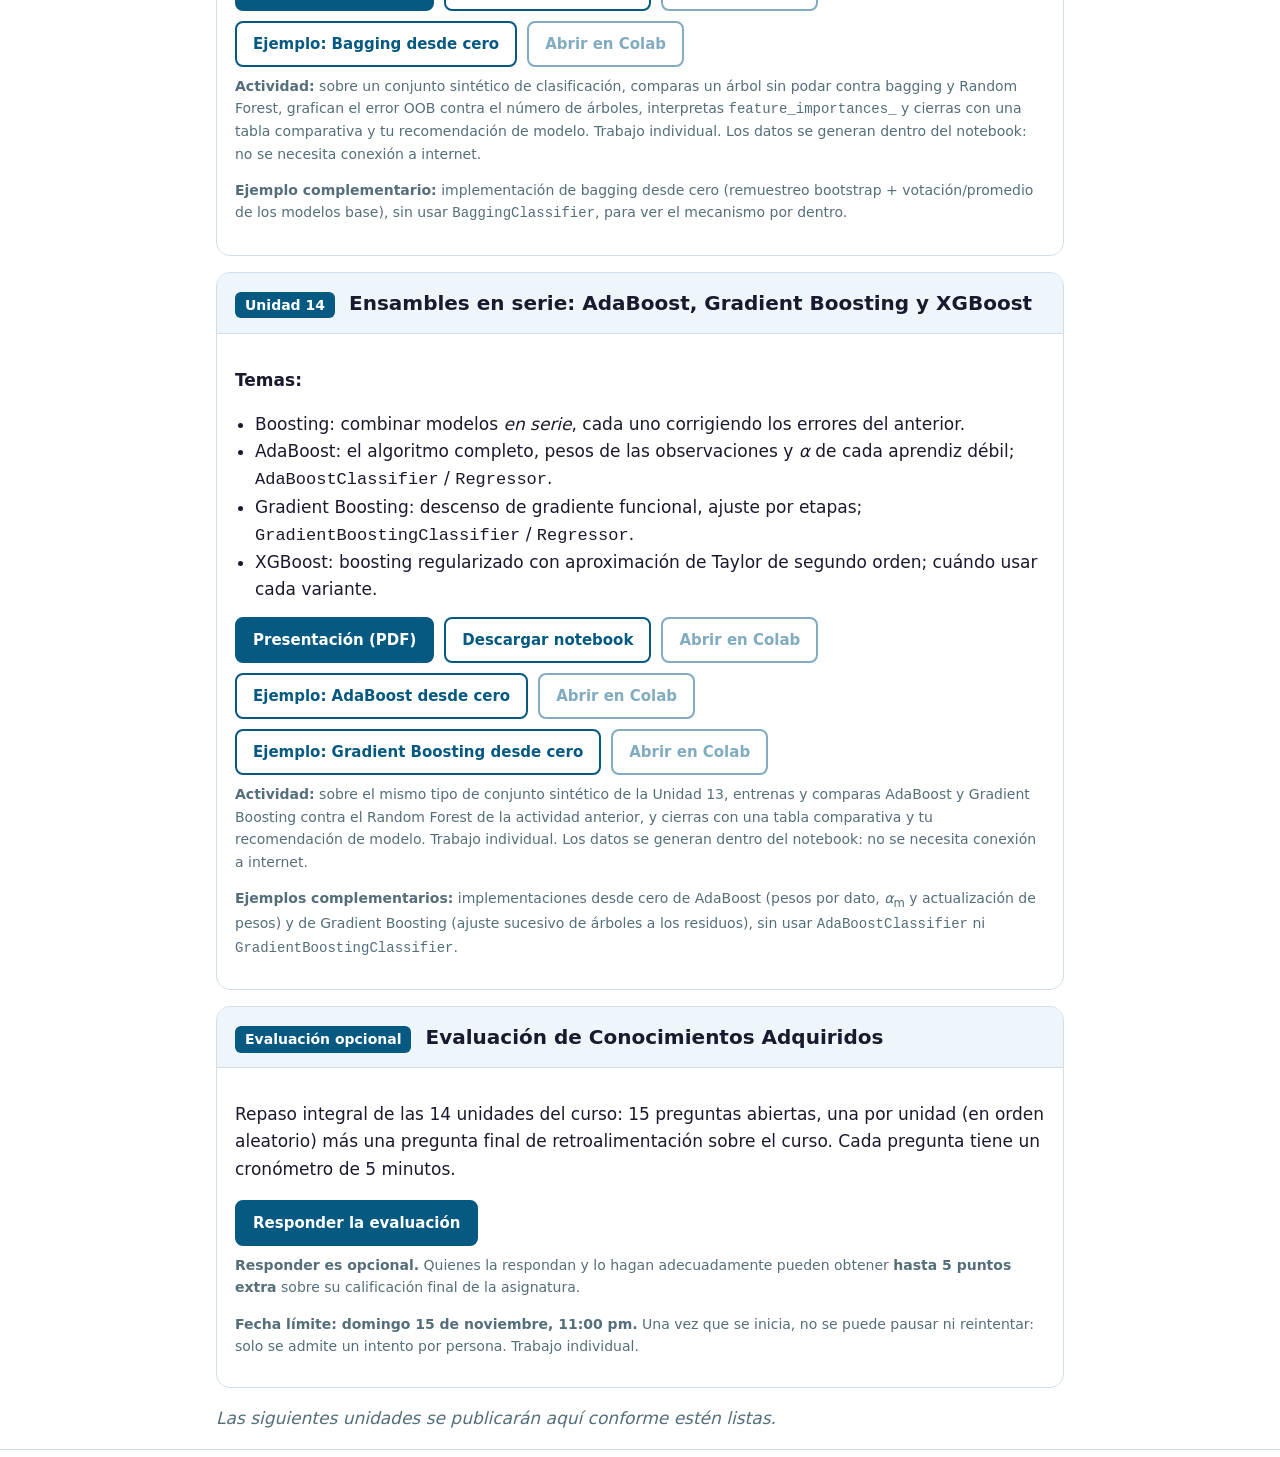
==== commit b0a15a37: "Publicar Evaluación de Conocimientos Adquiridos: 15 preguntas (orden aleatorio), enlace en el sitio," ====
--- a/index.html
+++ b/index.html
@@ -535,6 +535,24 @@
       <p class="nota"><b>Ejemplos complementarios:</b> implementaciones desde cero de AdaBoost (pesos por dato,
         <i>&alpha;</i><sub>m</sub> y actualización de pesos) y de Gradient Boosting (ajuste sucesivo de árboles a los residuos), sin
         usar <code>AdaBoostClassifier</code> ni <code>GradientBoostingClassifier</code>.</p>
+    </div>
+  </article>
+
+  <article class="unidad" id="evaluacion-final">
+    <header>
+      <span class="num">Evaluación opcional</span>
+      <h3>Evaluación de Conocimientos Adquiridos</h3>
+    </header>
+    <div class="cuerpo">
+      <p>Repaso integral de las 14 unidades del curso: 15 preguntas abiertas, una por unidad (en orden aleatorio) más una
+        pregunta final de retroalimentación sobre el curso. Cada pregunta tiene un cronómetro de 5 minutos.</p>
+      <div class="botones">
+        <a class="boton" href="examen-final/index.html">Responder la evaluación</a>
+      </div>
+      <p class="nota"><b>Responder es opcional.</b> Quienes la respondan y lo hagan adecuadamente pueden obtener
+        <b>hasta 5 puntos extra</b> sobre su calificación final de la asignatura.</p>
+      <p class="nota"><b>Fecha límite: domingo 15 de noviembre, 11:00 pm.</b> Una vez que se inicia, no se puede pausar
+        ni reintentar: solo se admite un intento por persona. Trabajo individual.</p>
     </div>
   </article>
 
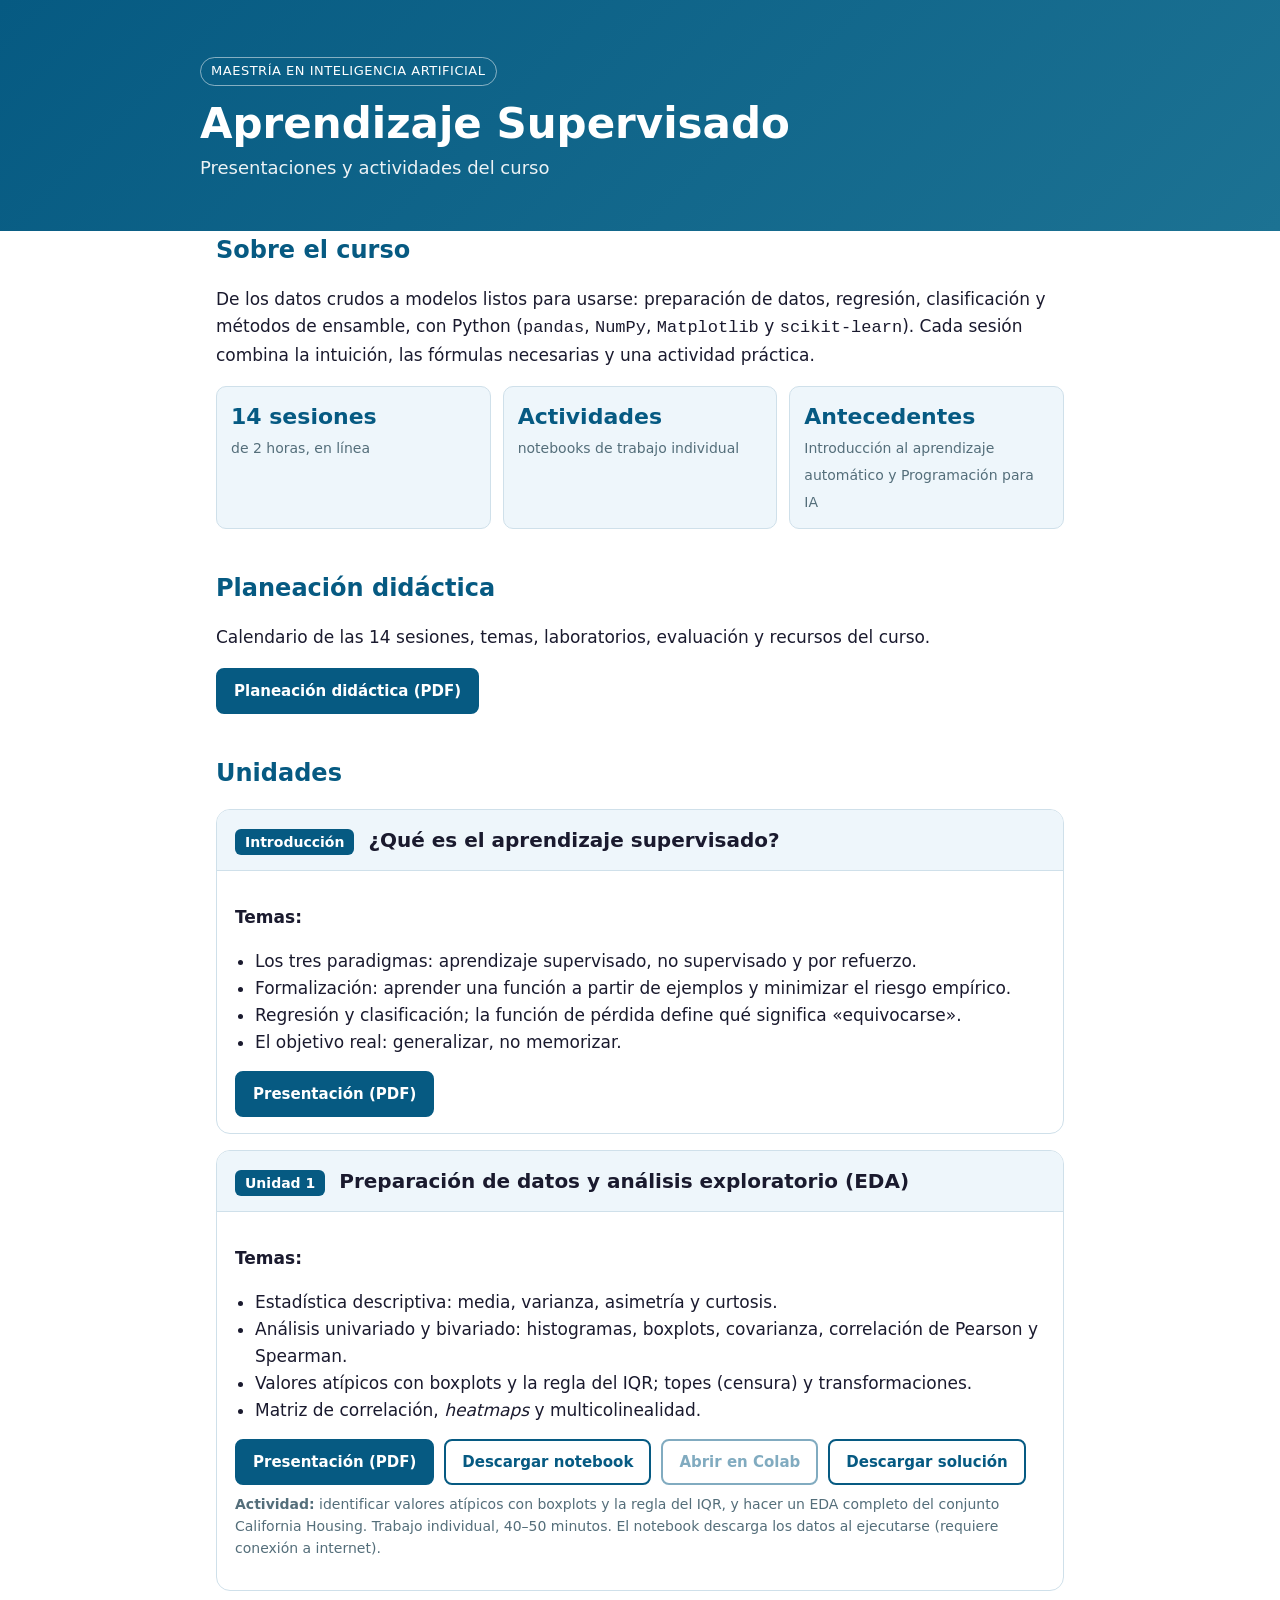
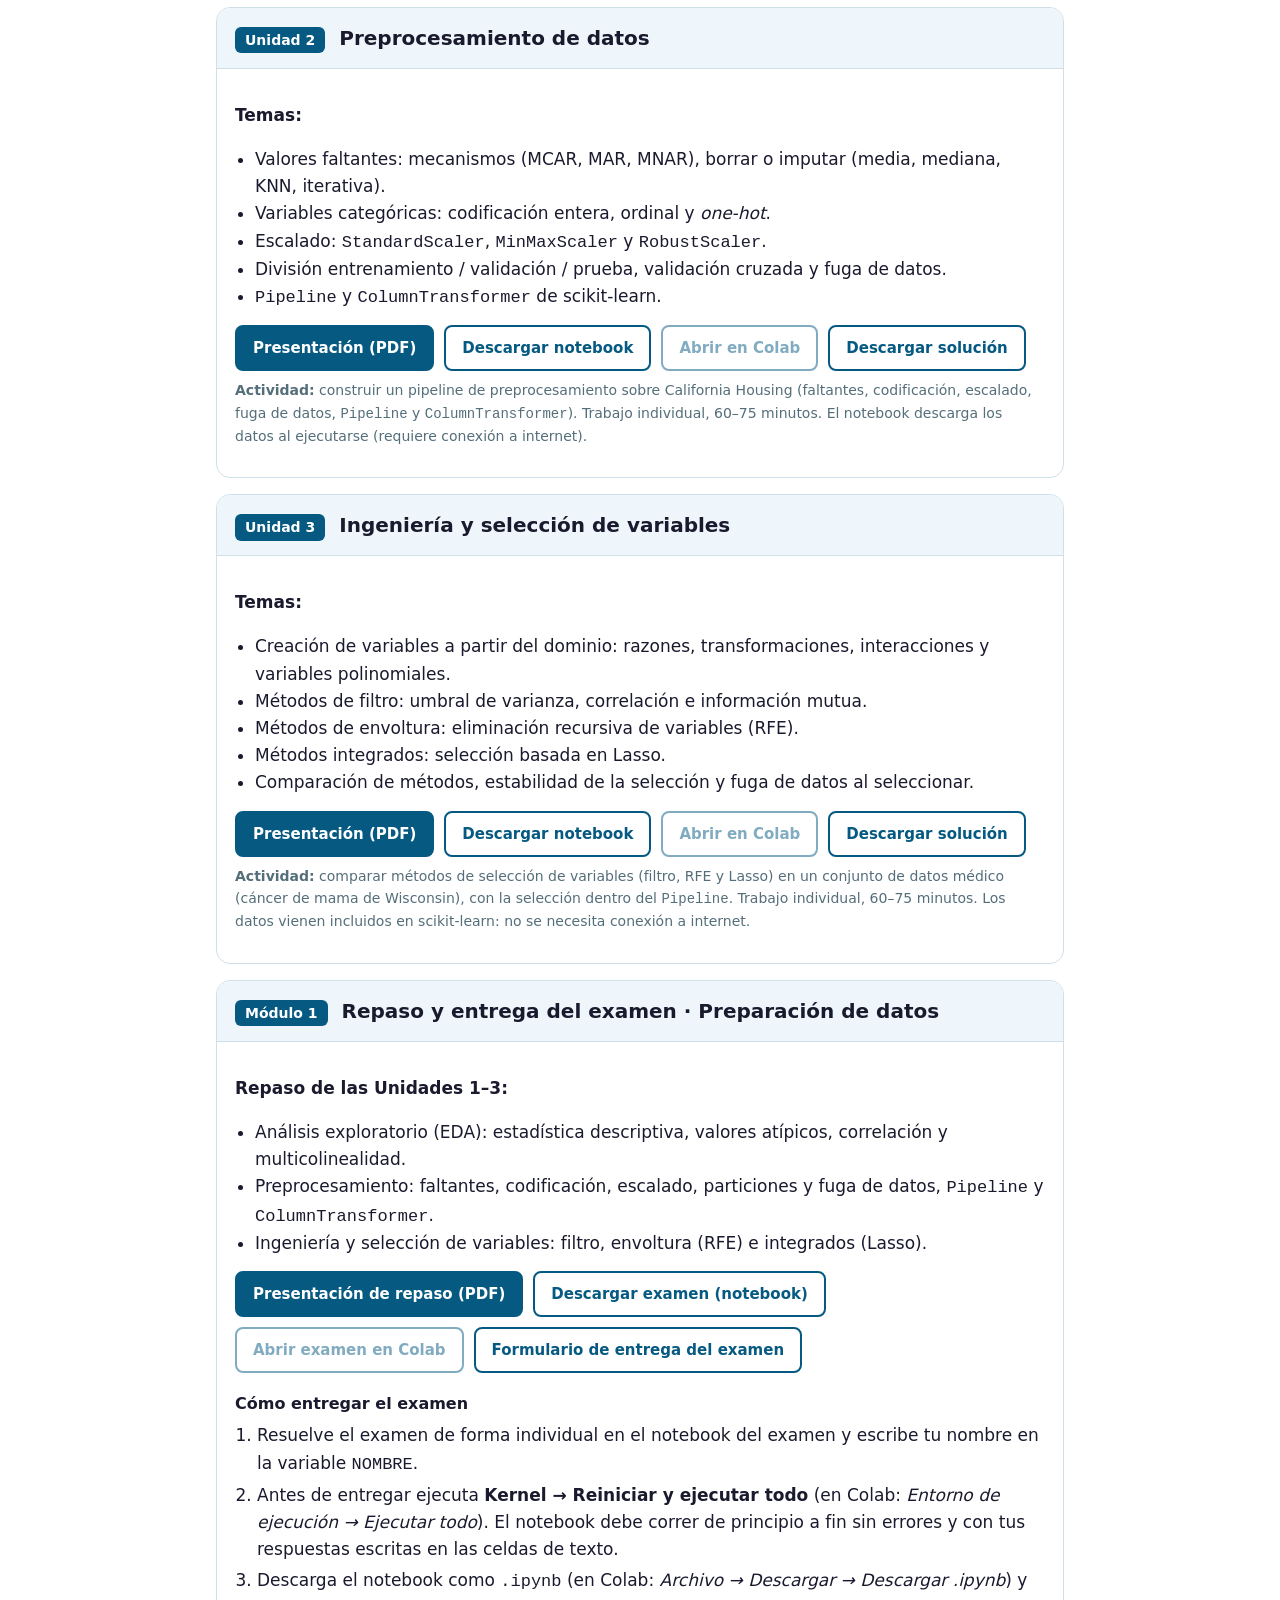
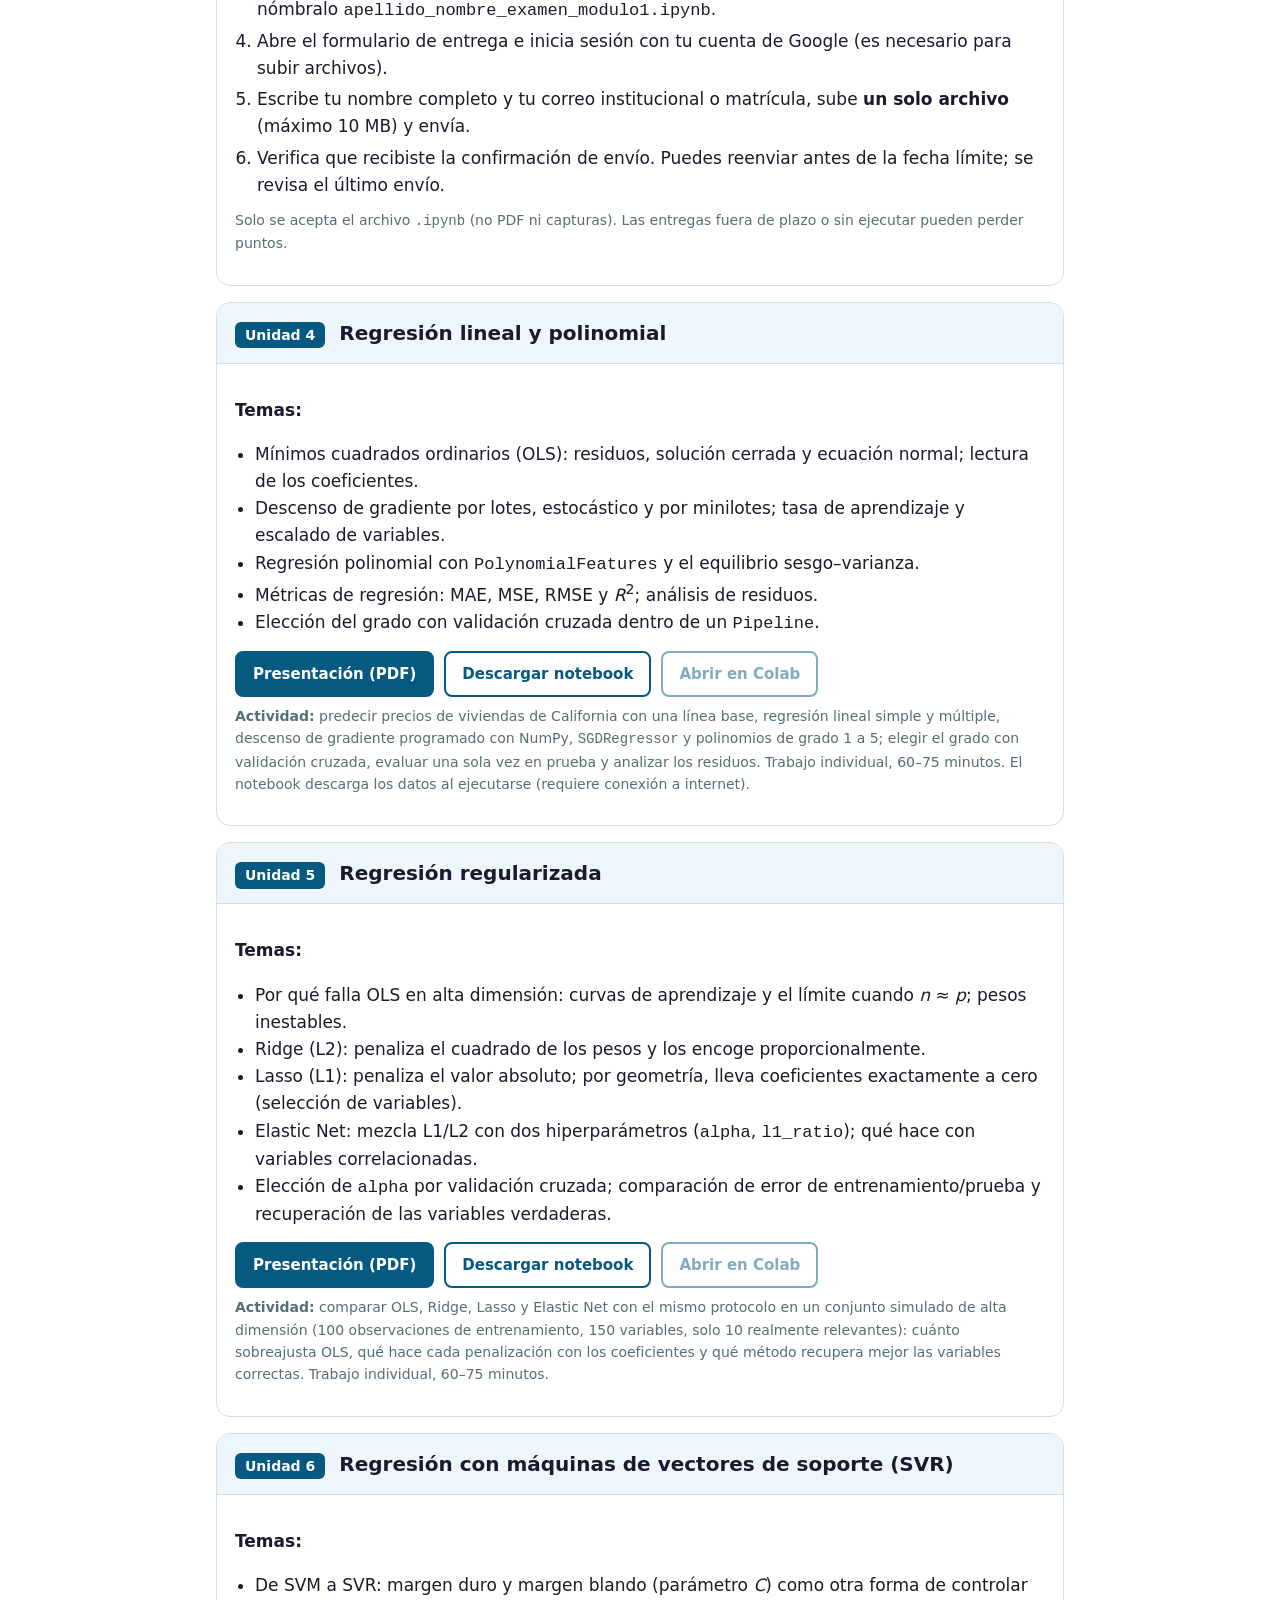
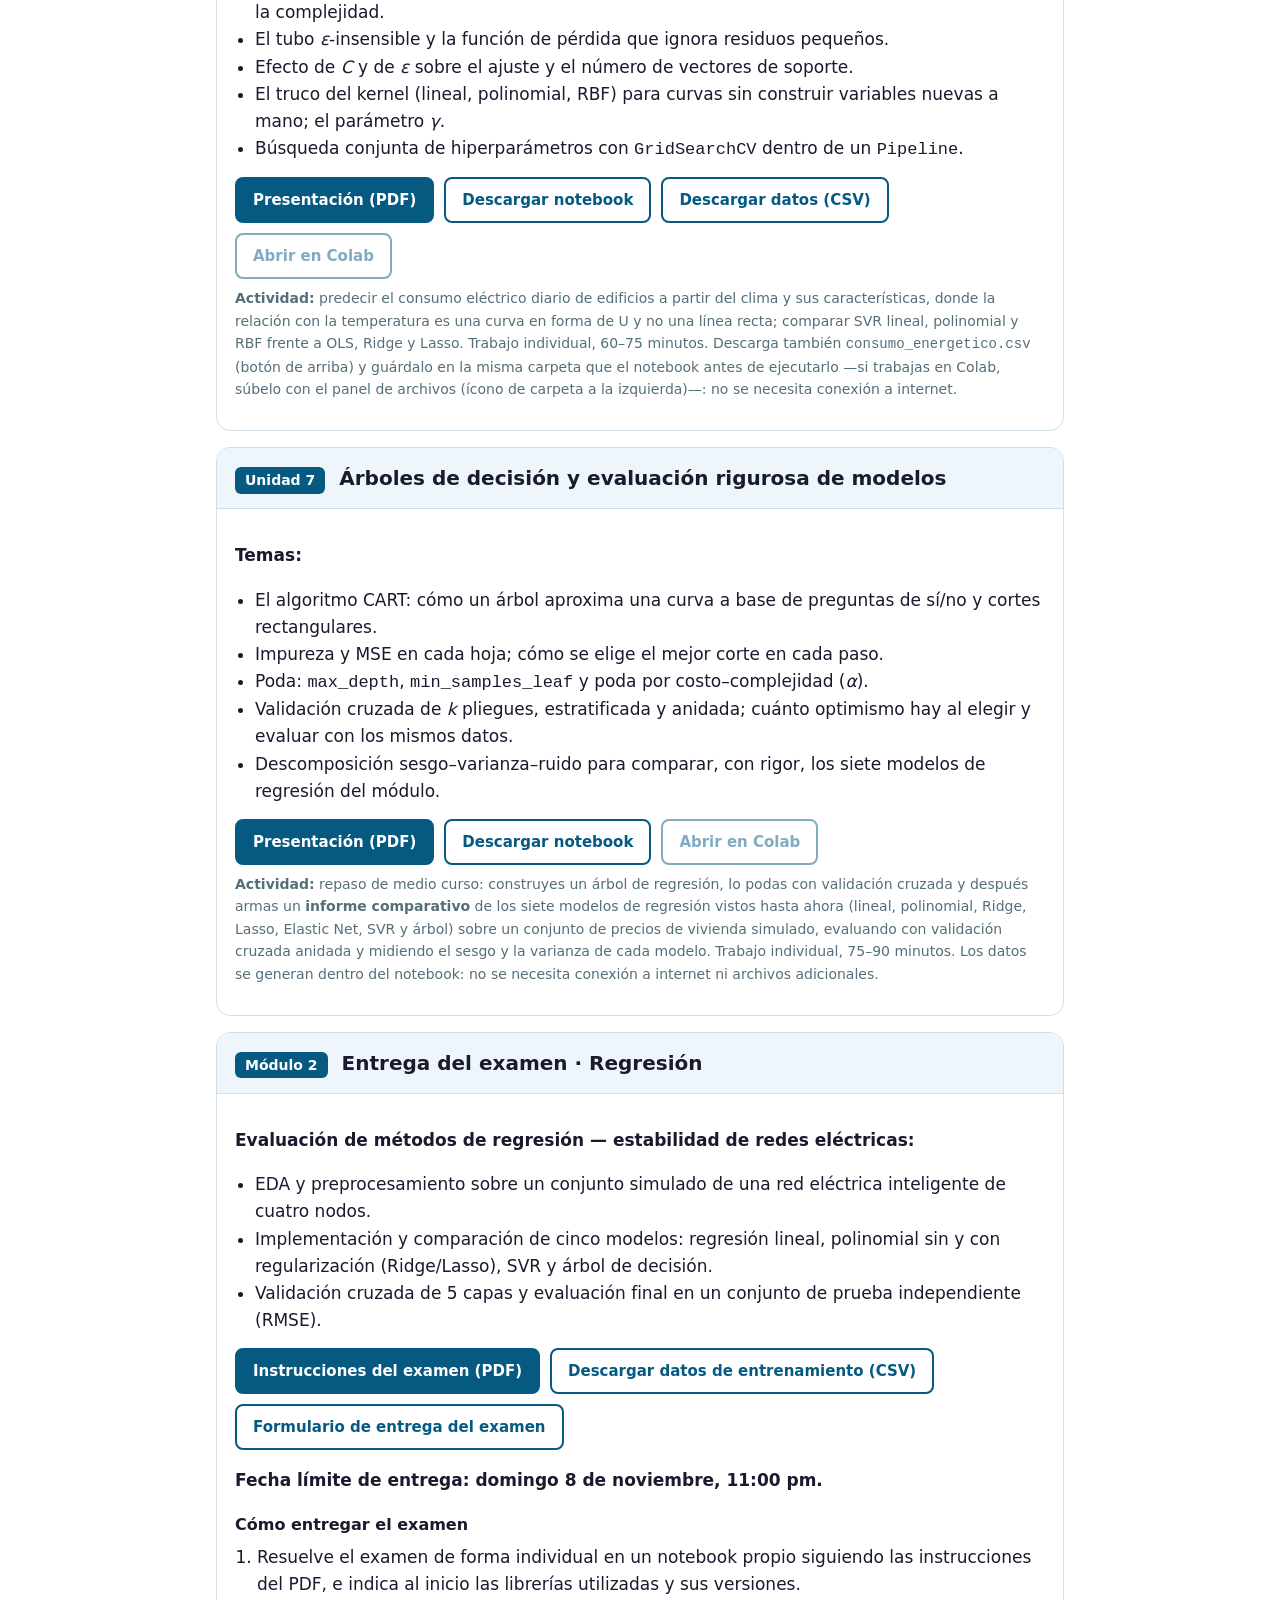
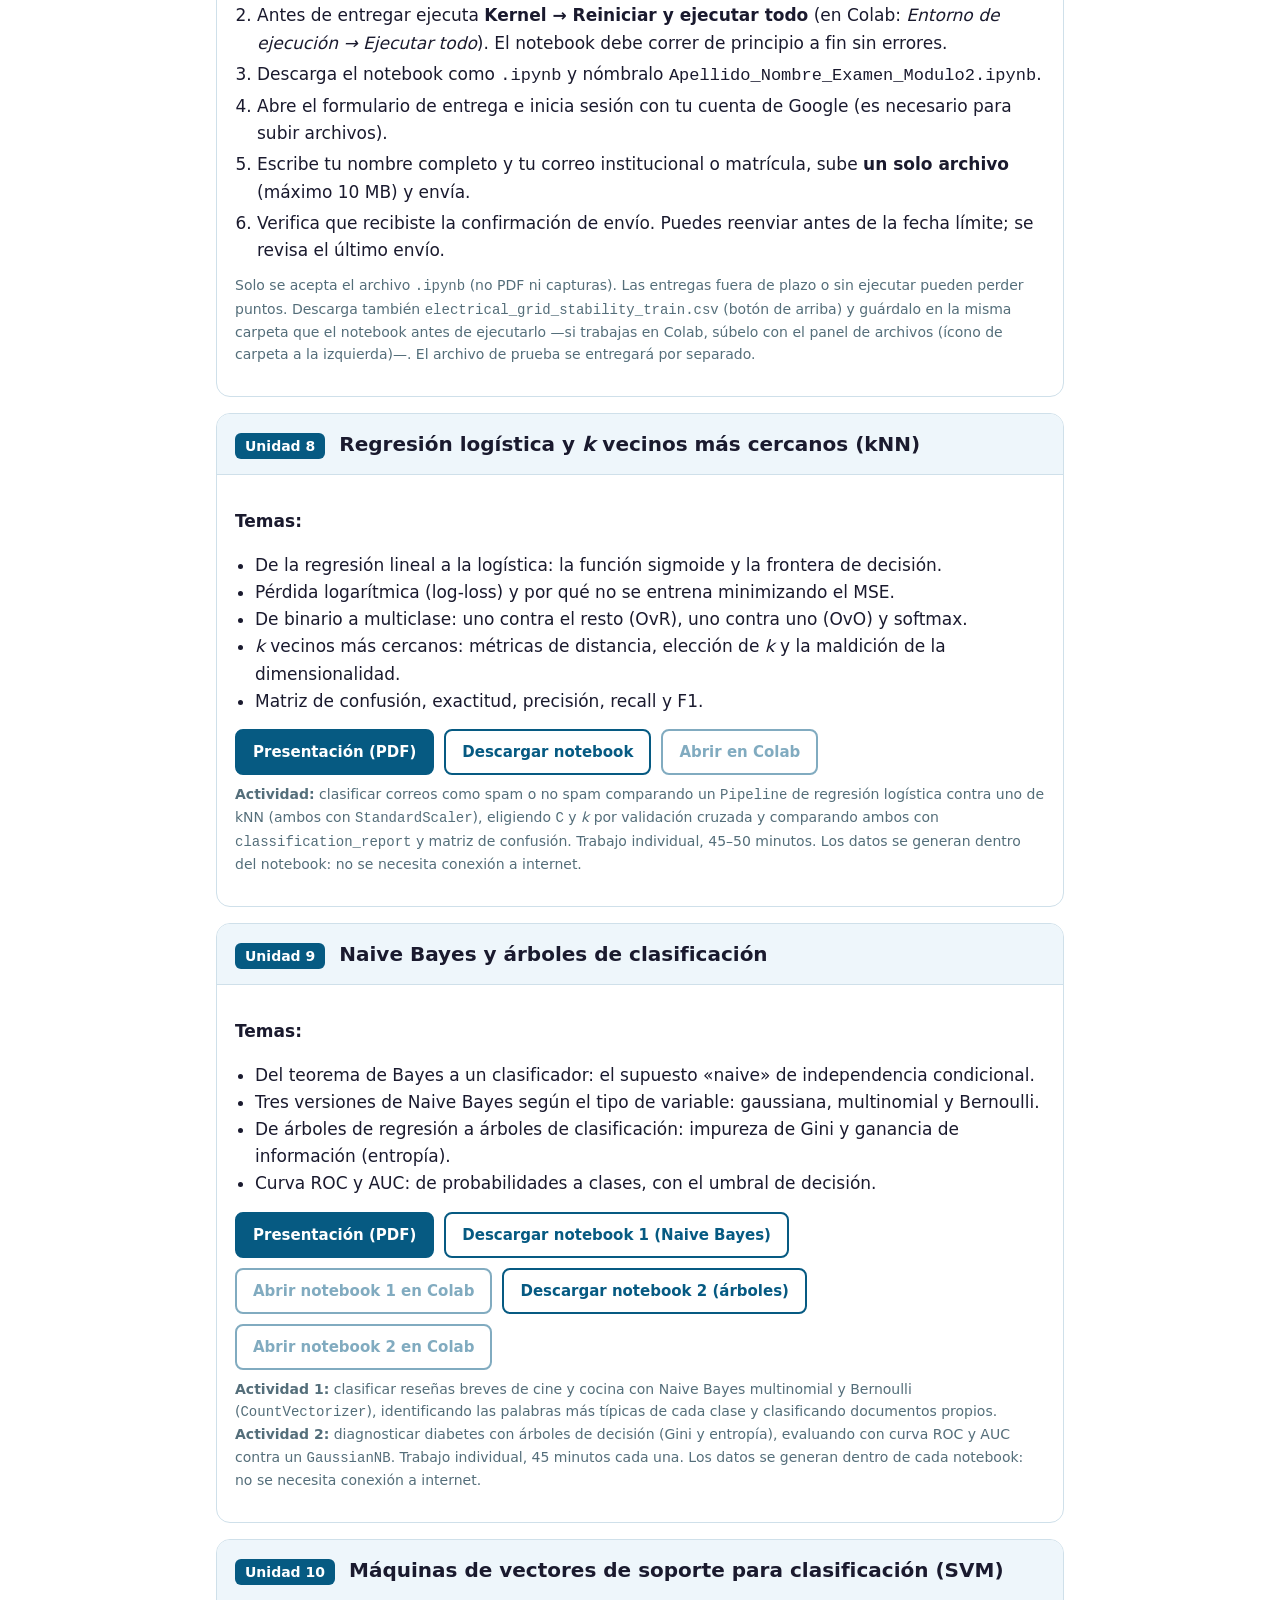
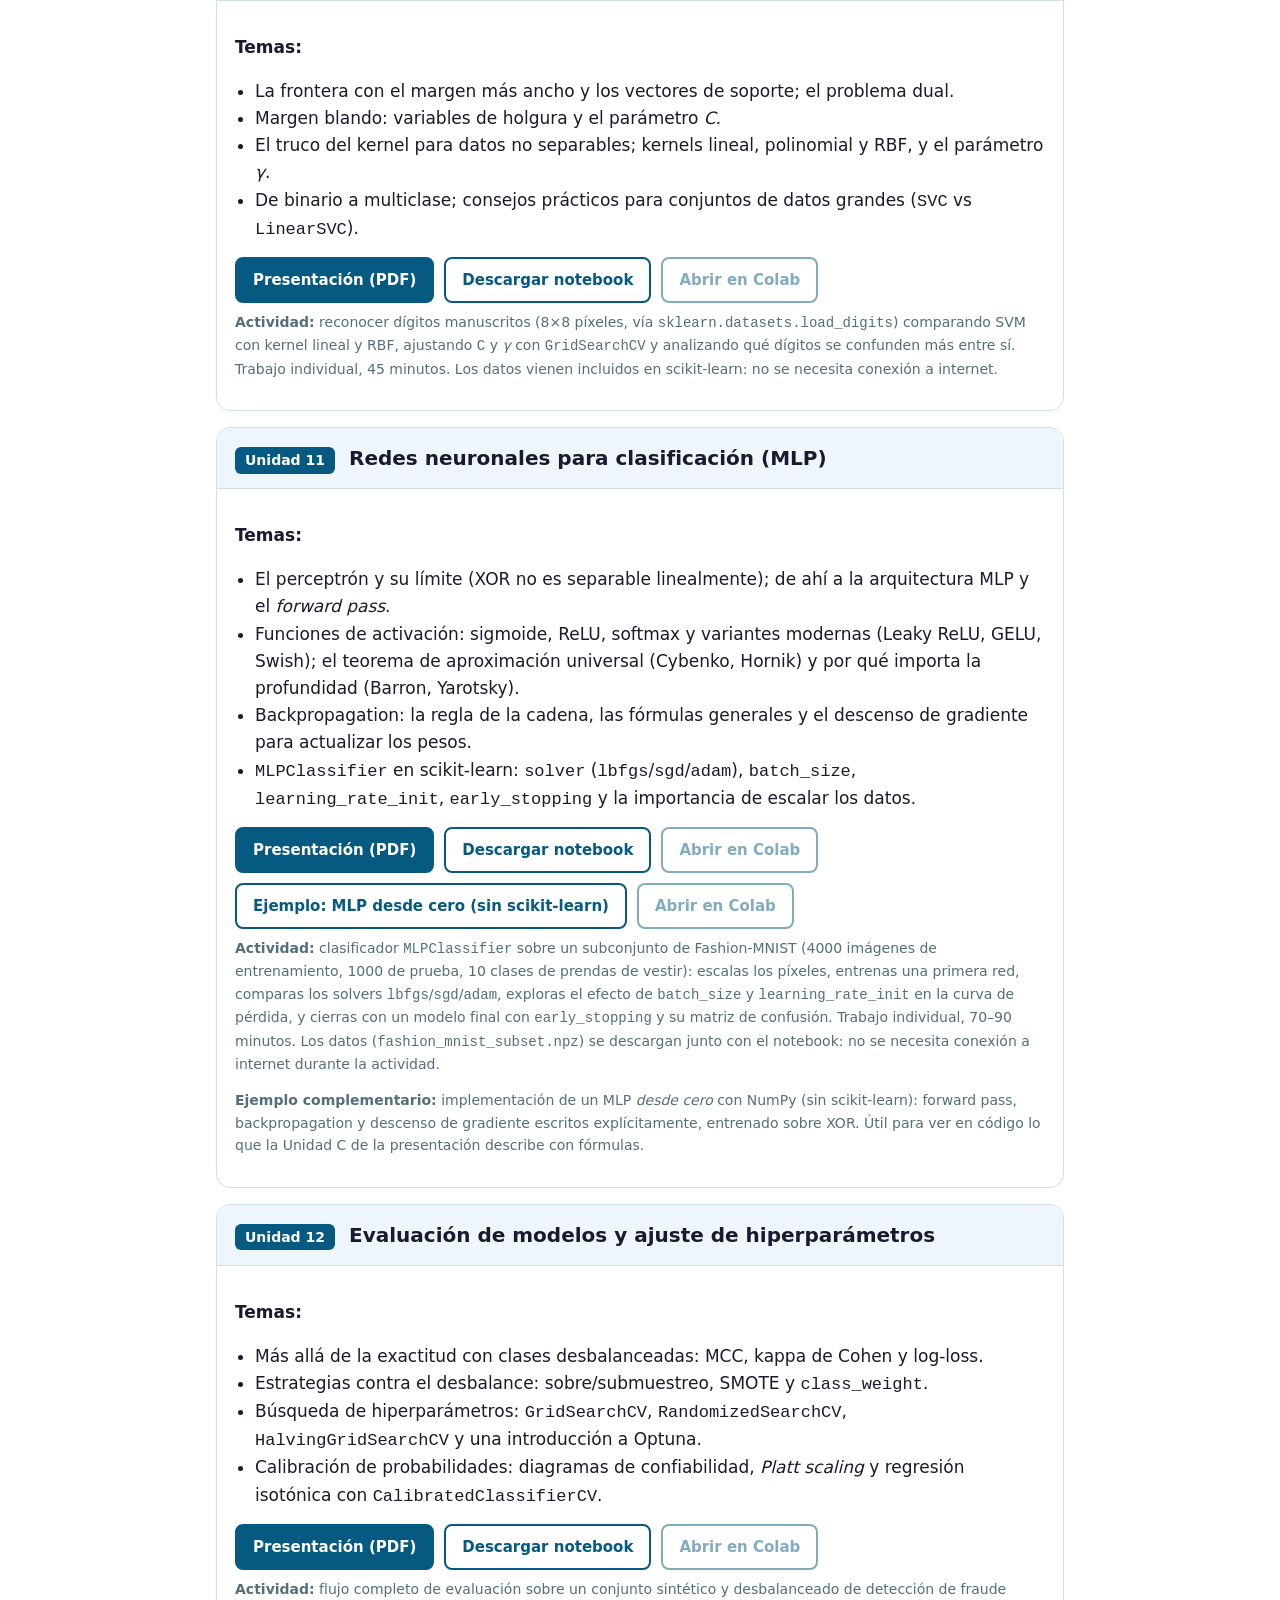
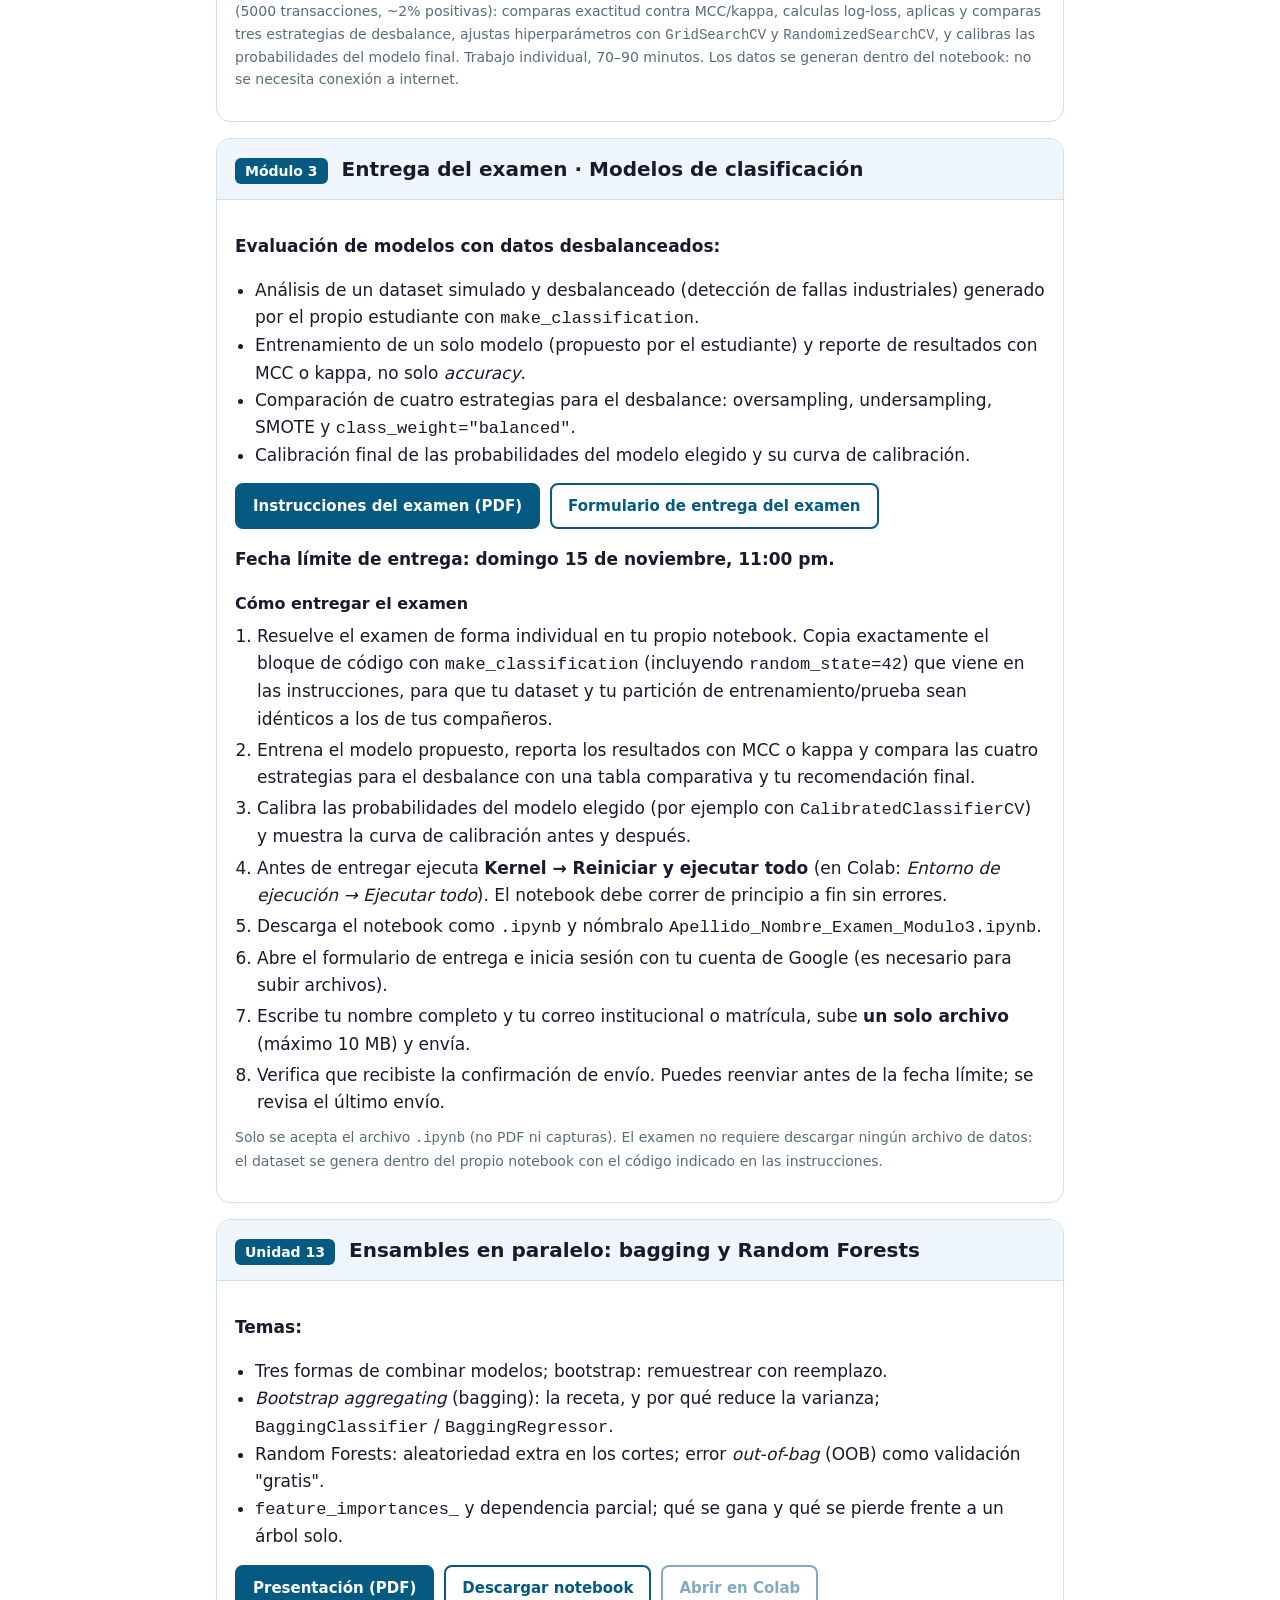
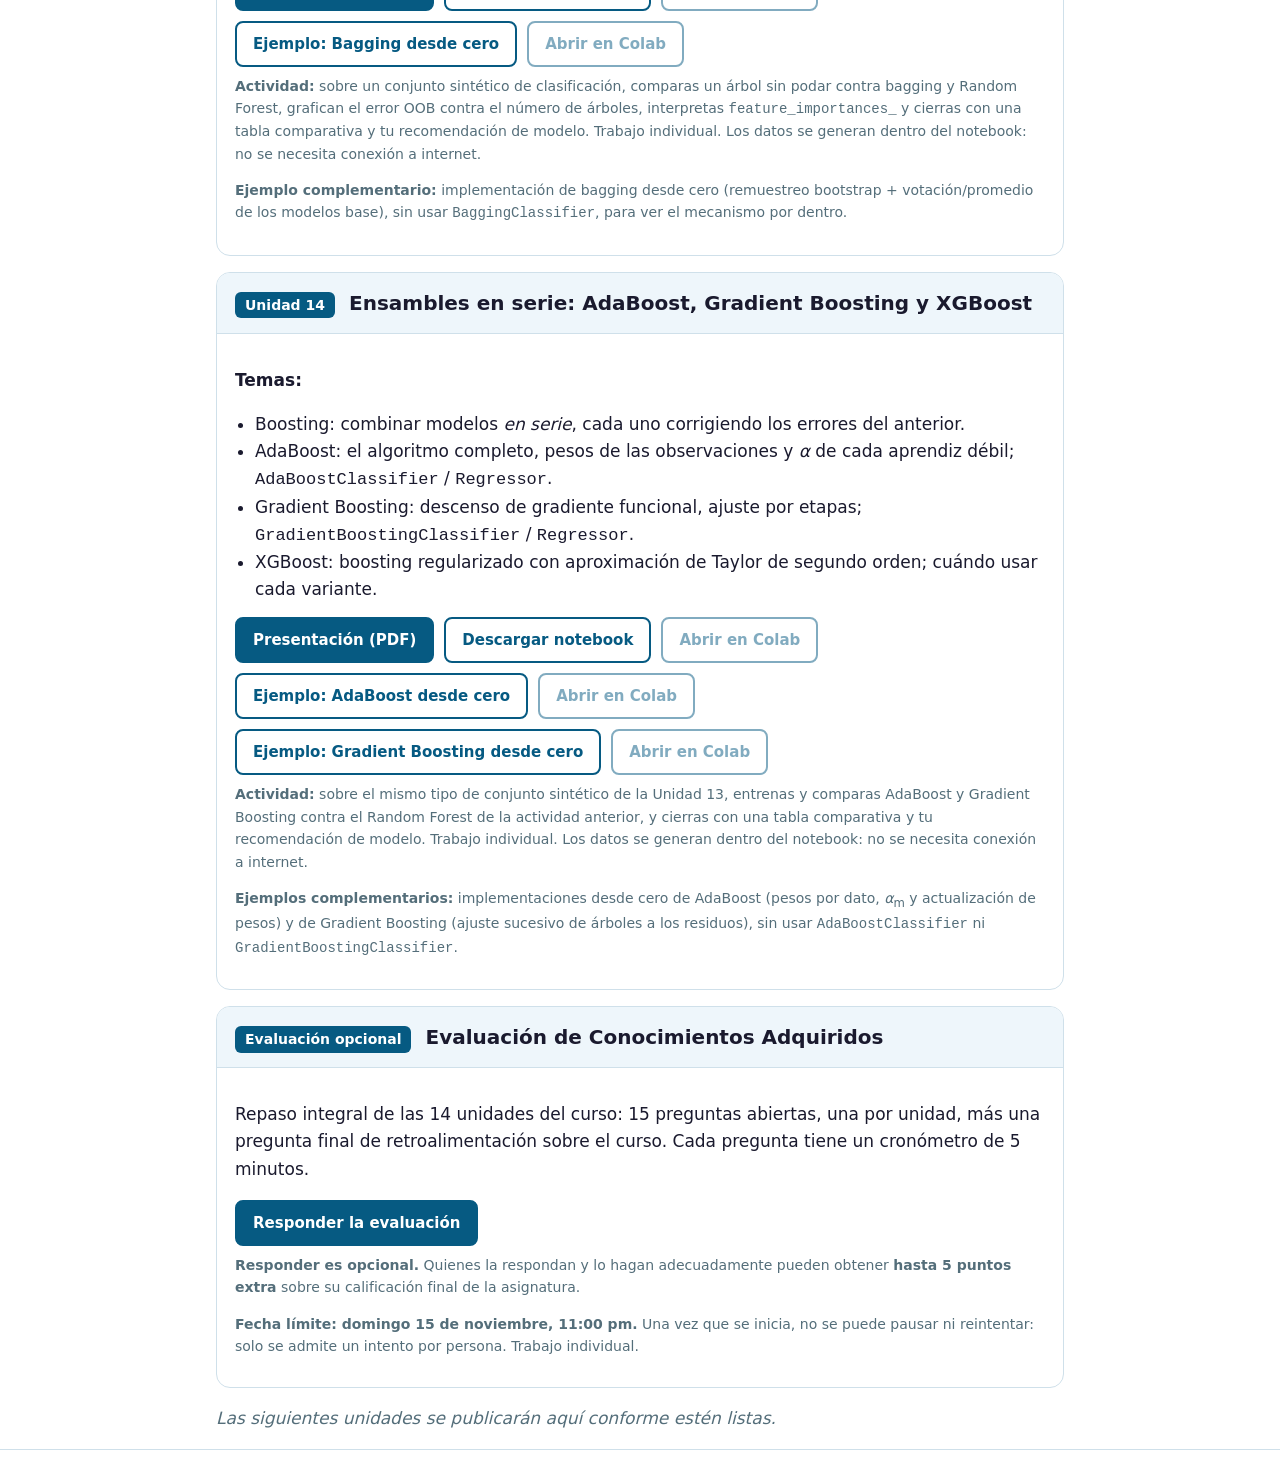
==== commit 205c0344: "Quitar mención de orden aleatorio en la descripción pública de la evaluación" ====
--- a/index.html
+++ b/index.html
@@ -544,7 +544,7 @@
       <h3>Evaluación de Conocimientos Adquiridos</h3>
     </header>
     <div class="cuerpo">
-      <p>Repaso integral de las 14 unidades del curso: 15 preguntas abiertas, una por unidad (en orden aleatorio) más una
+      <p>Repaso integral de las 14 unidades del curso: 15 preguntas abiertas, una por unidad, más una
         pregunta final de retroalimentación sobre el curso. Cada pregunta tiene un cronómetro de 5 minutos.</p>
       <div class="botones">
         <a class="boton" href="examen-final/index.html">Responder la evaluación</a>
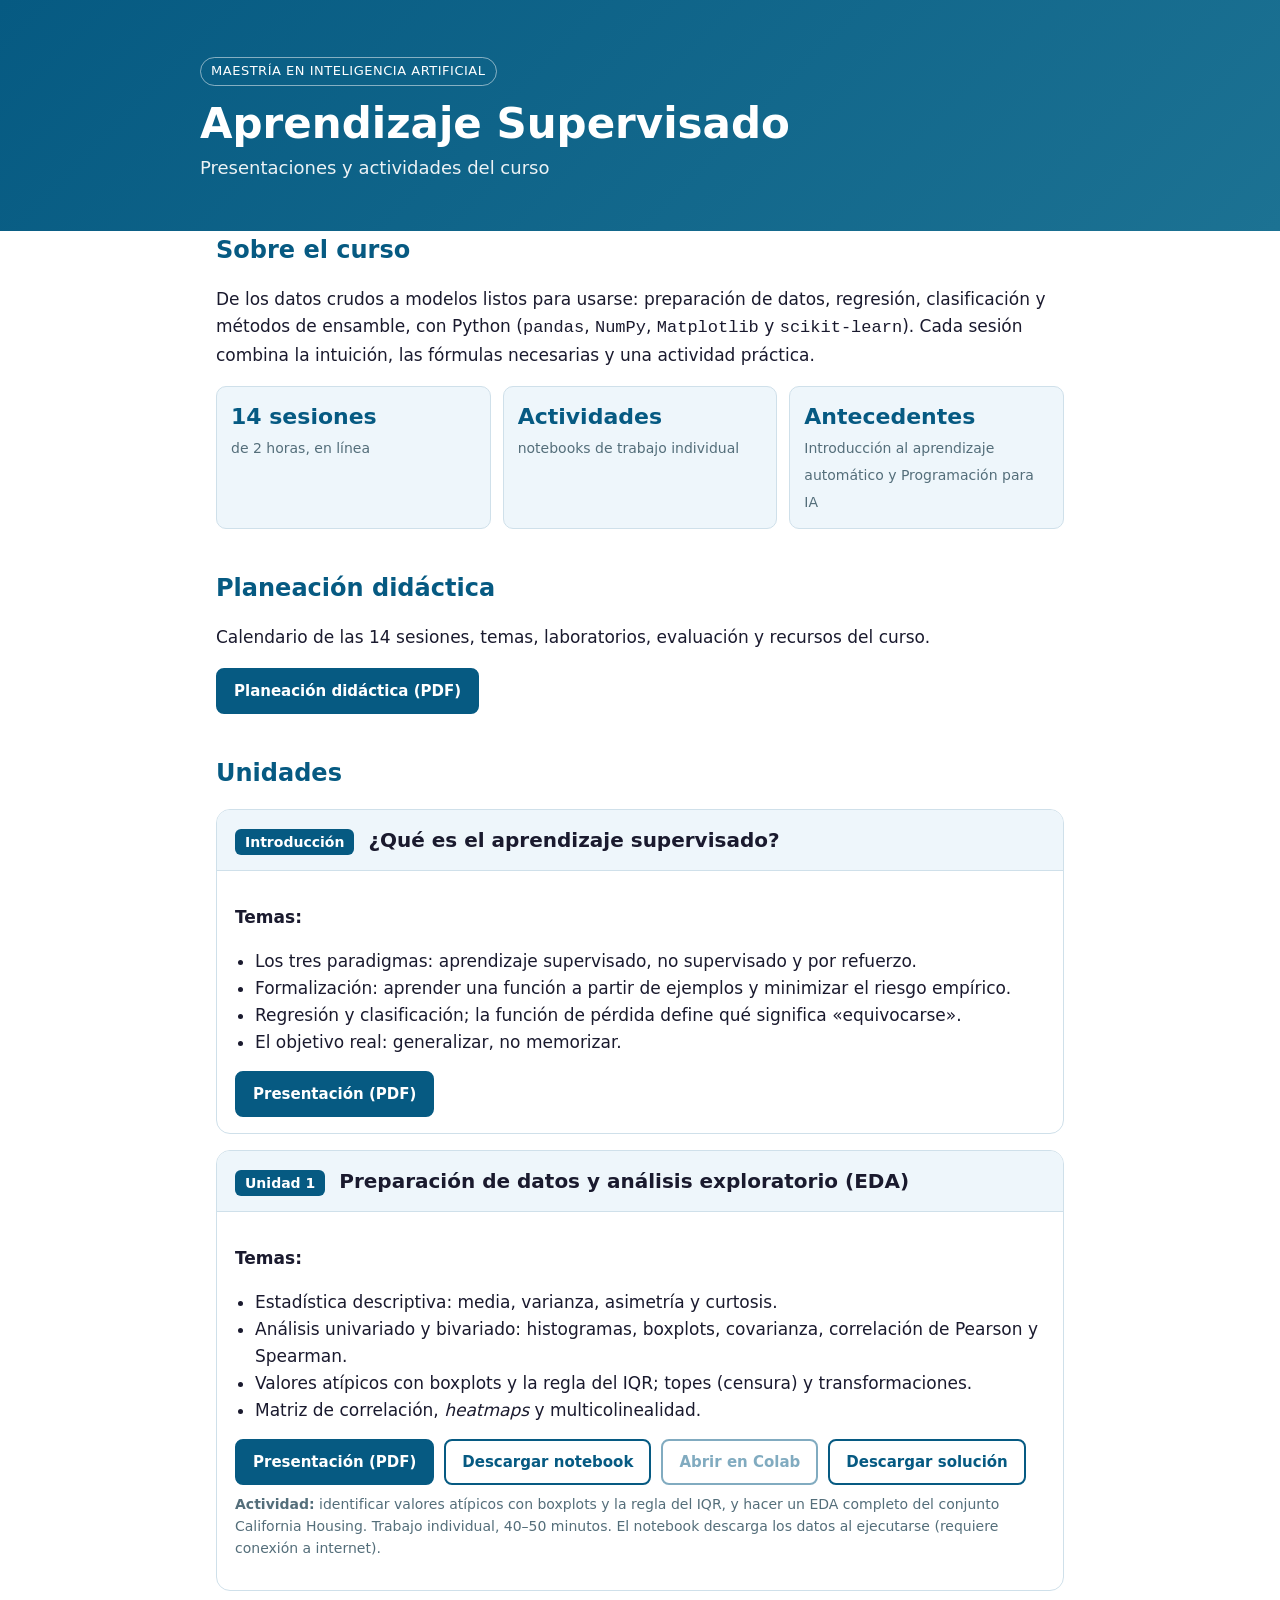
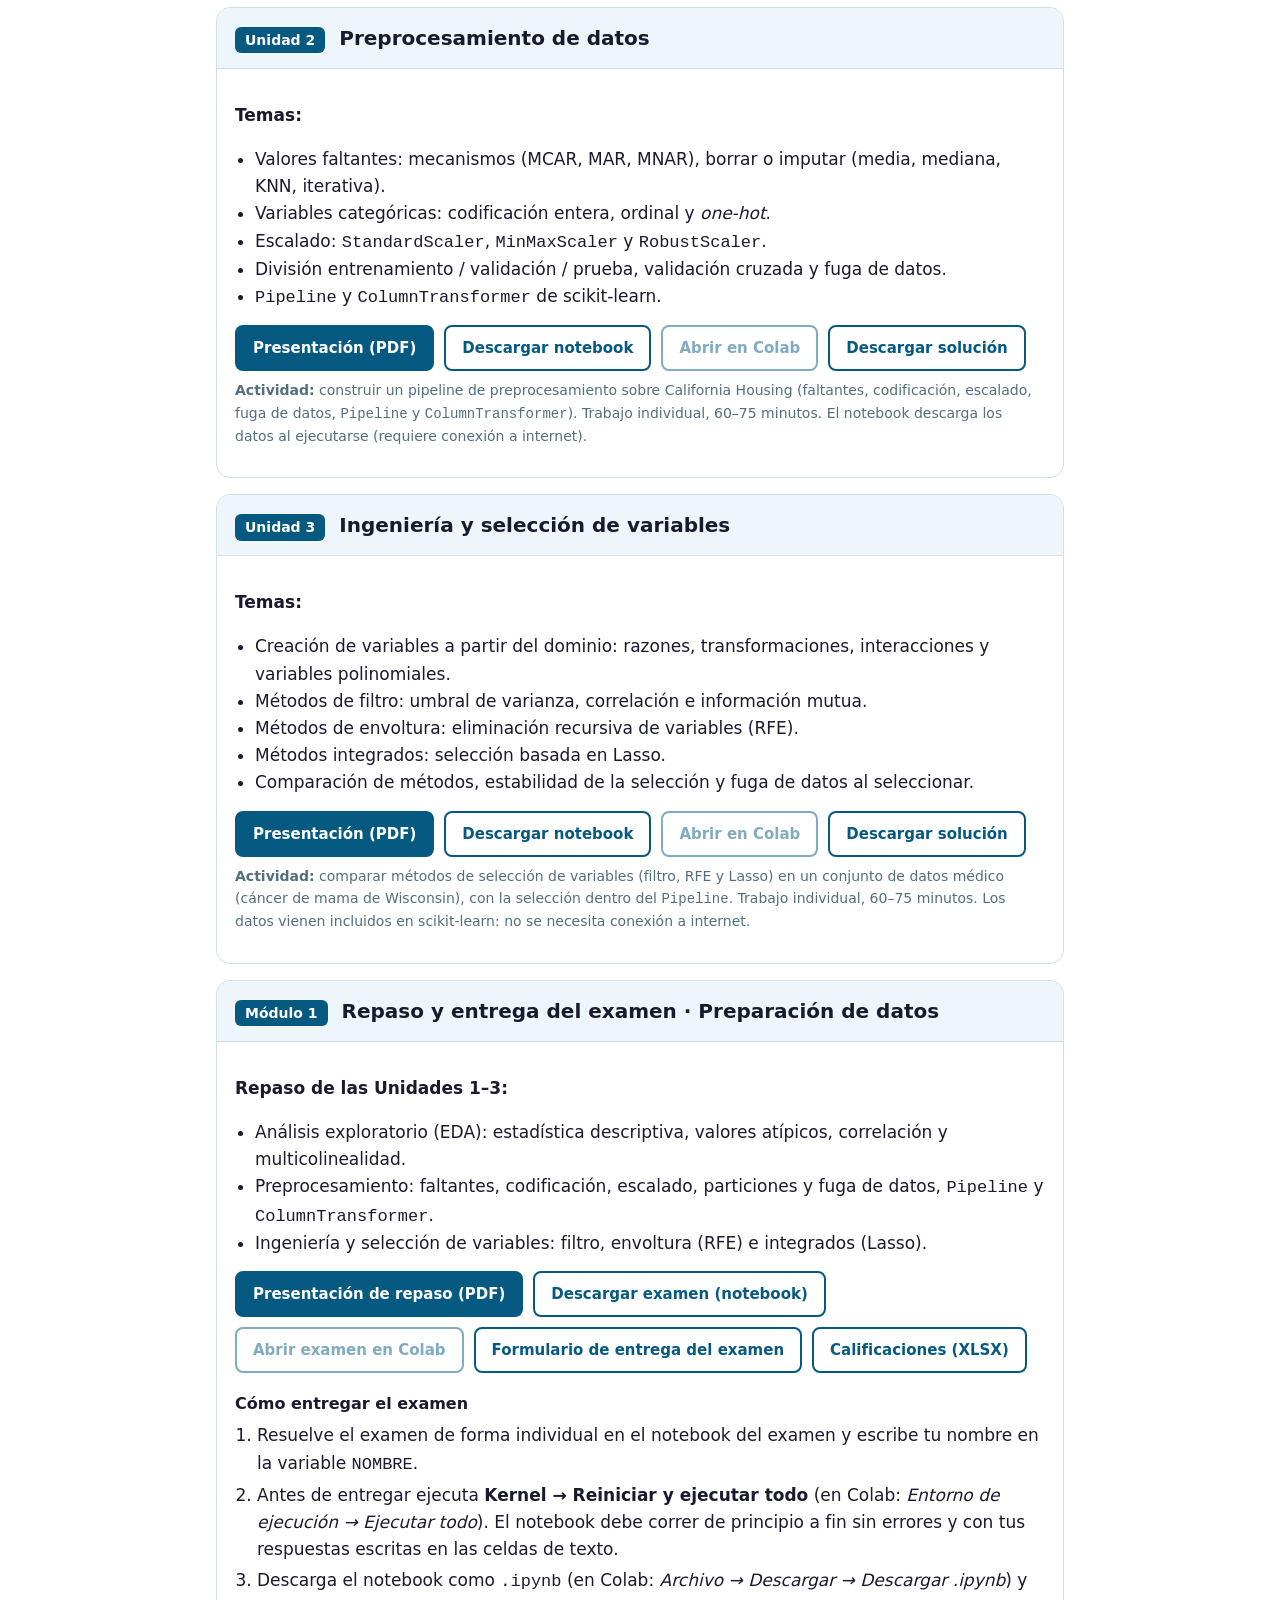
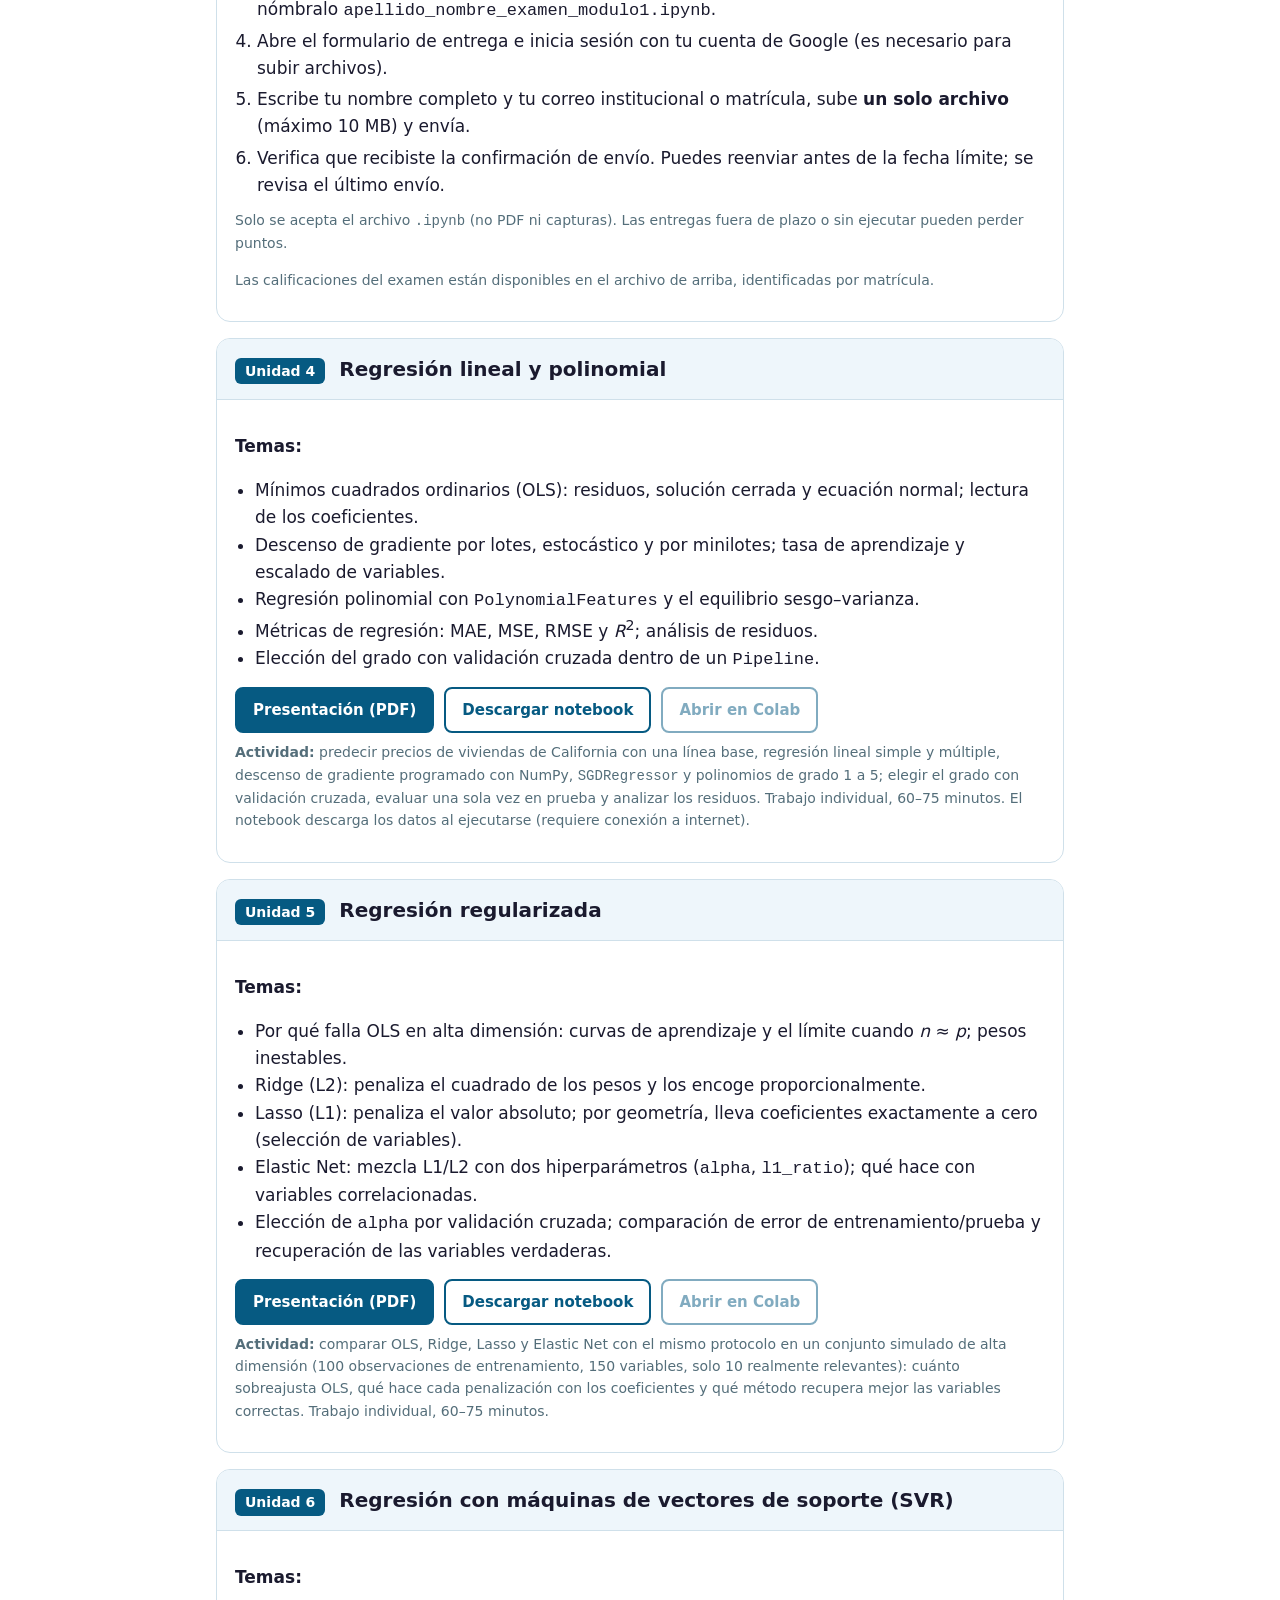
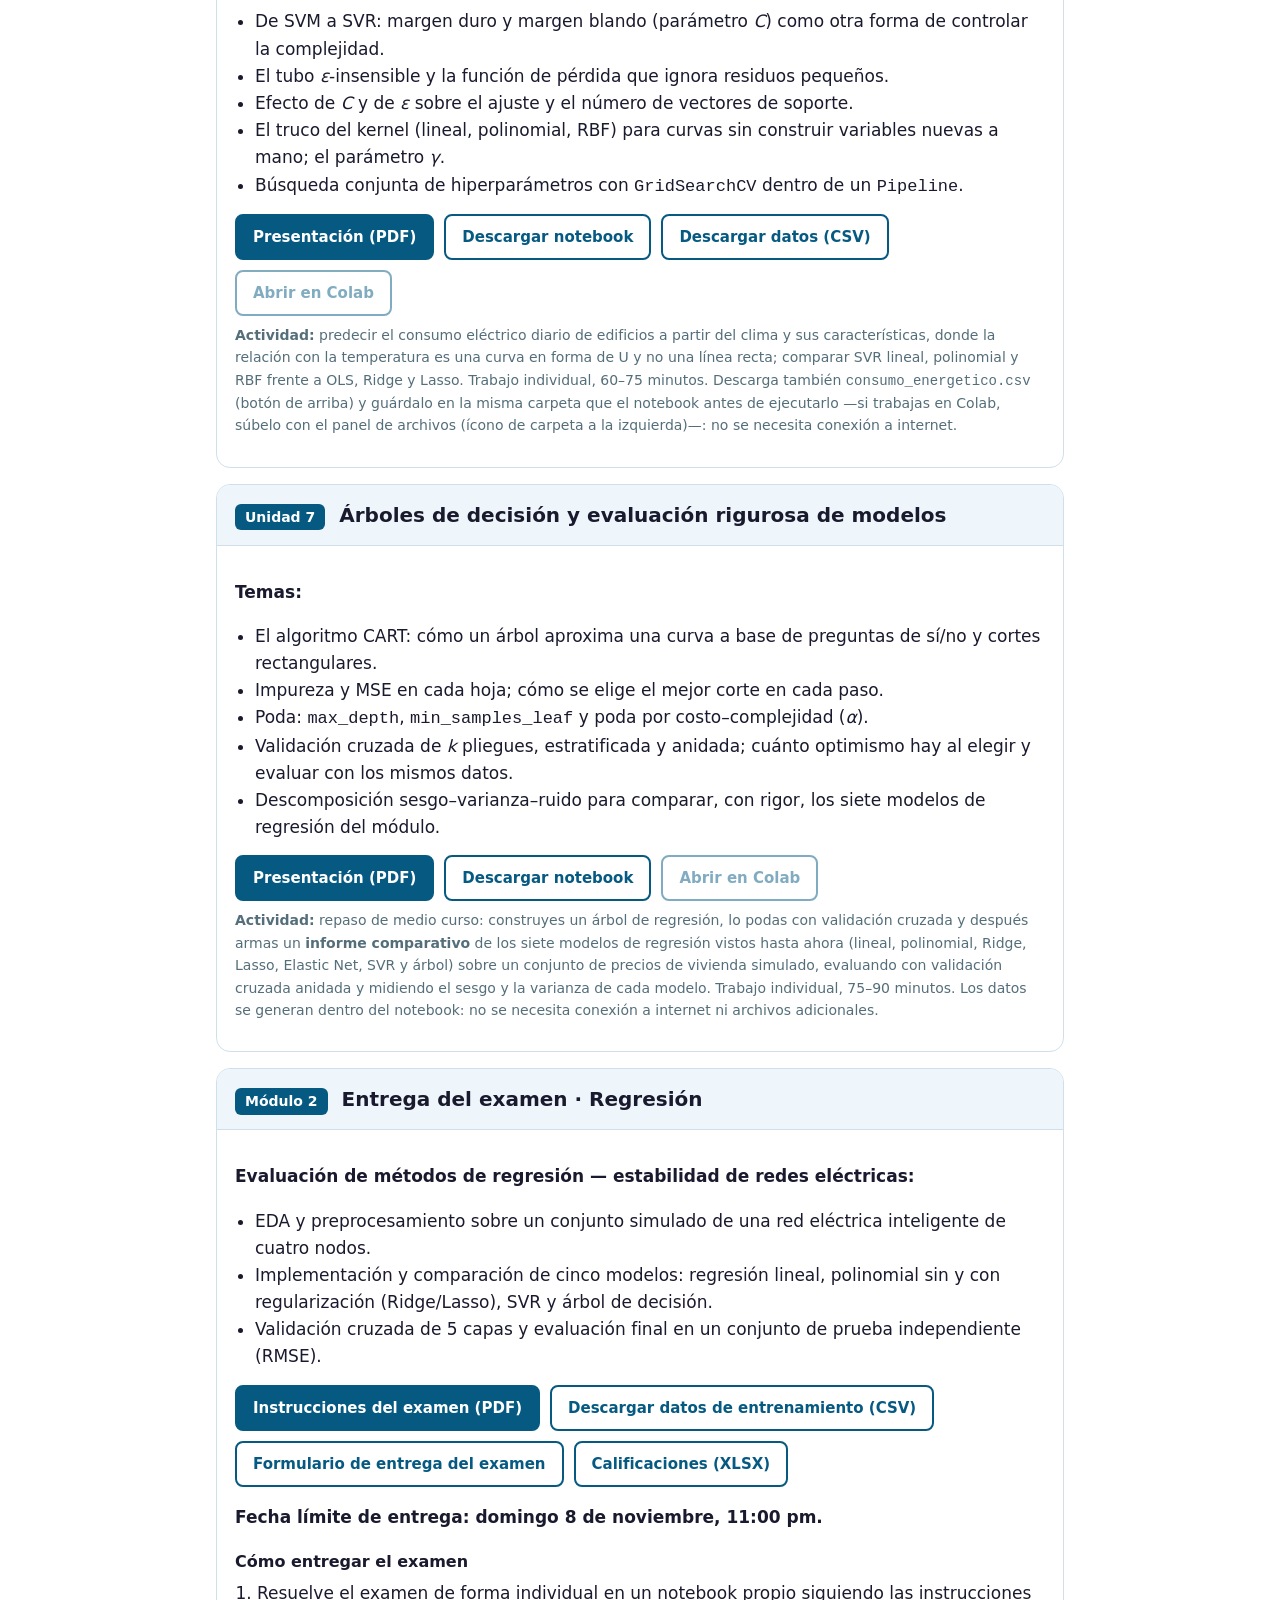
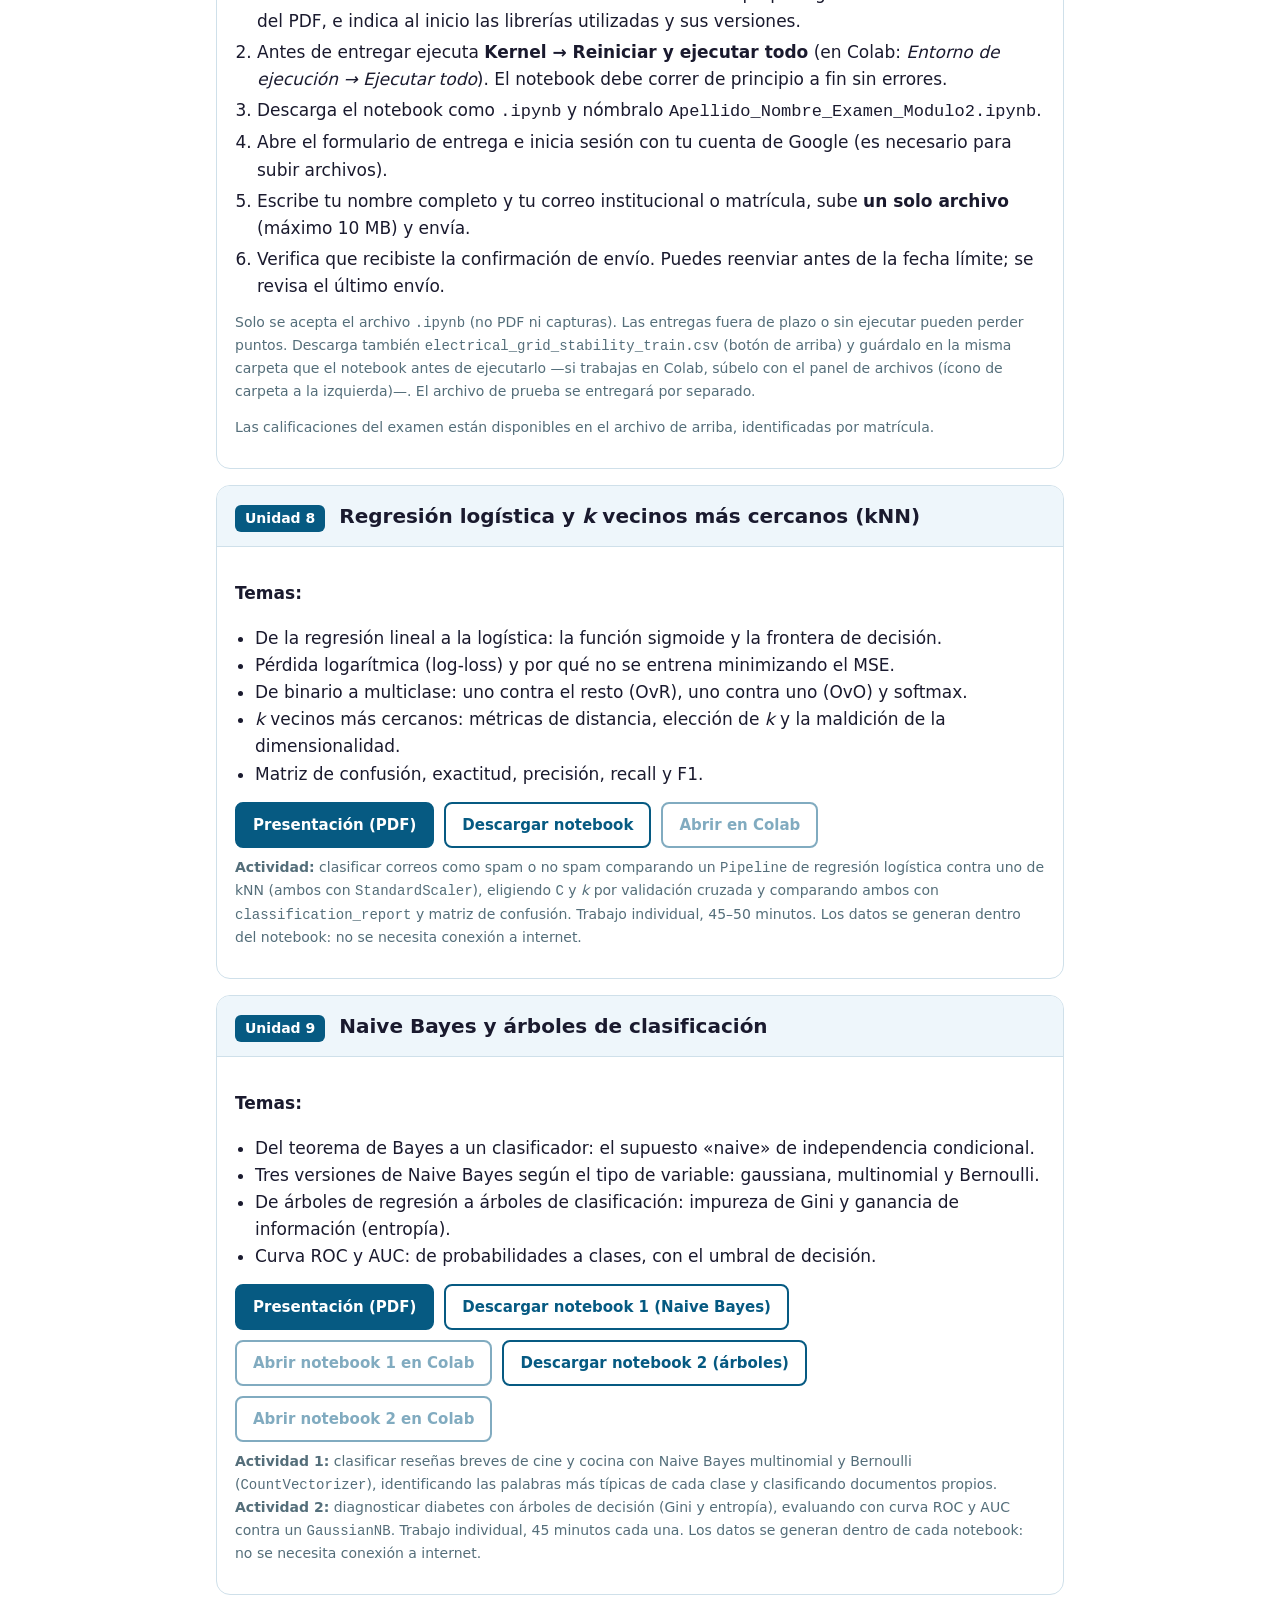
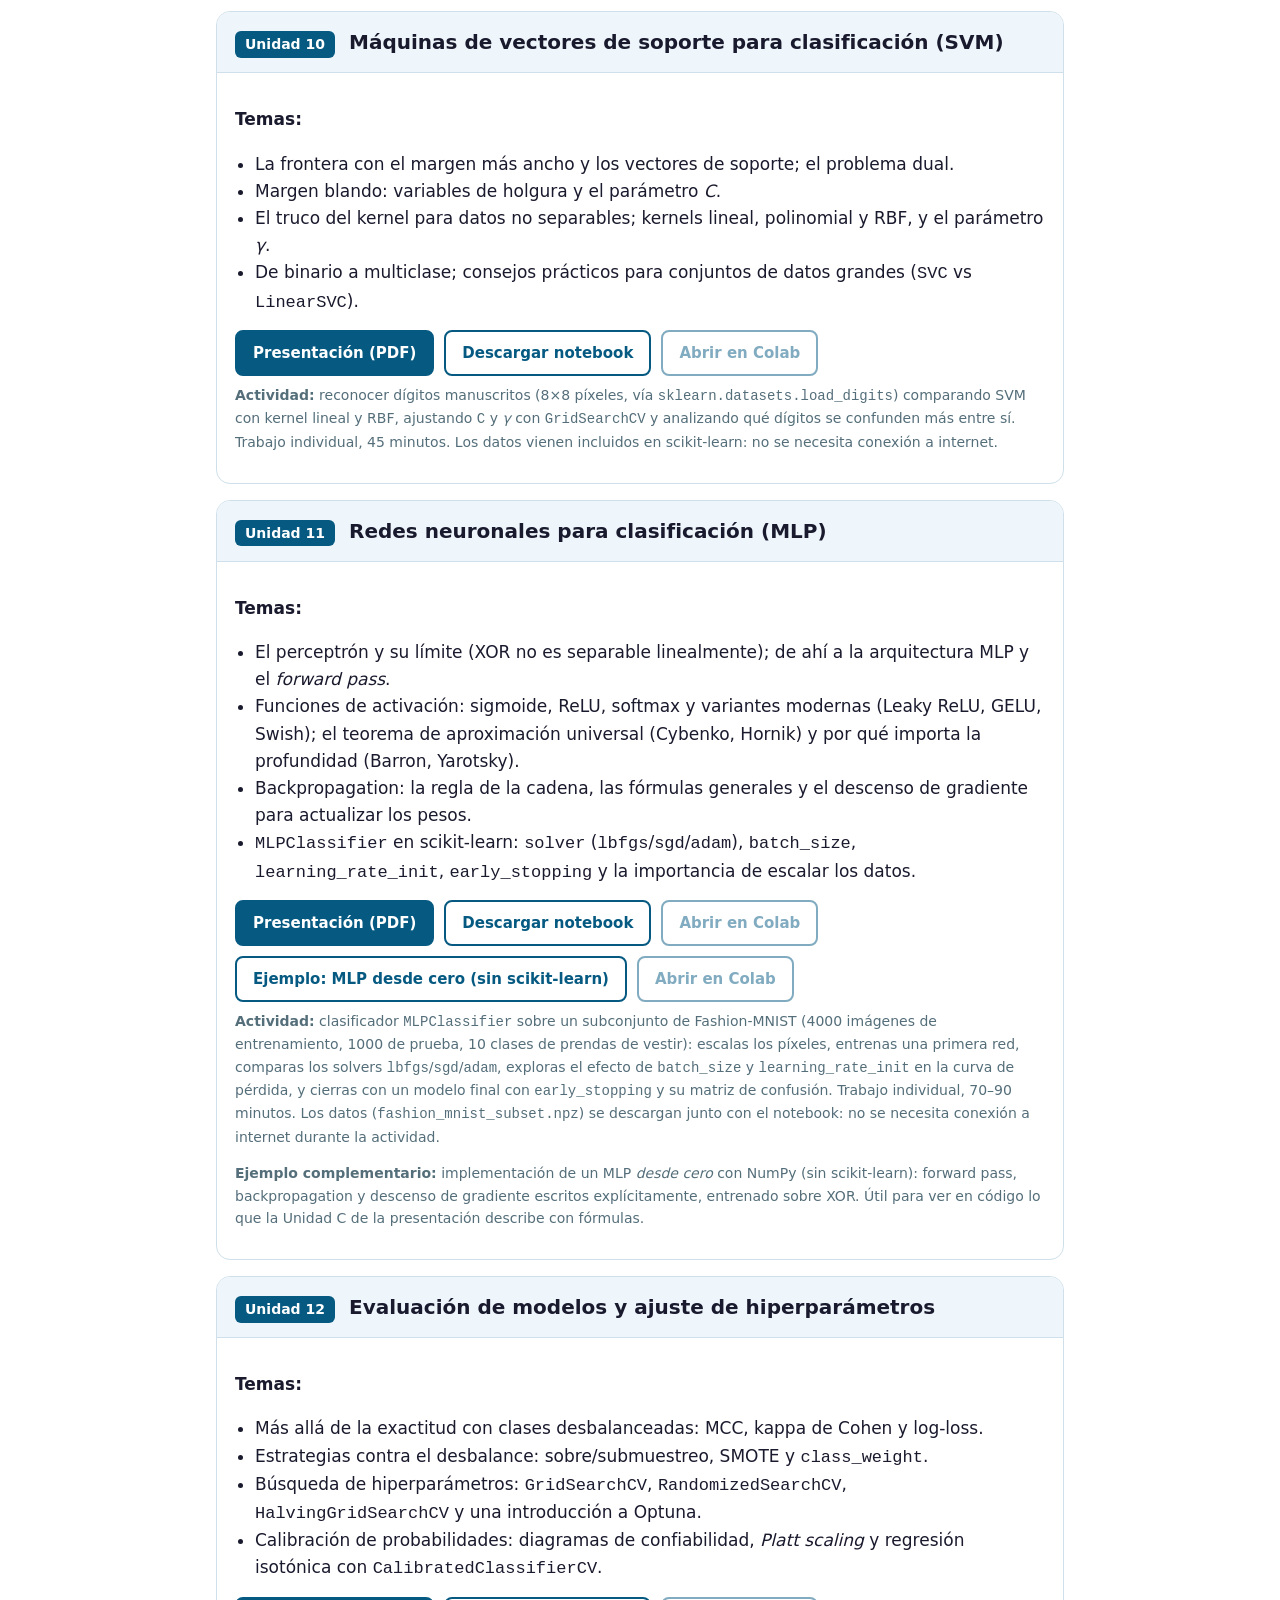
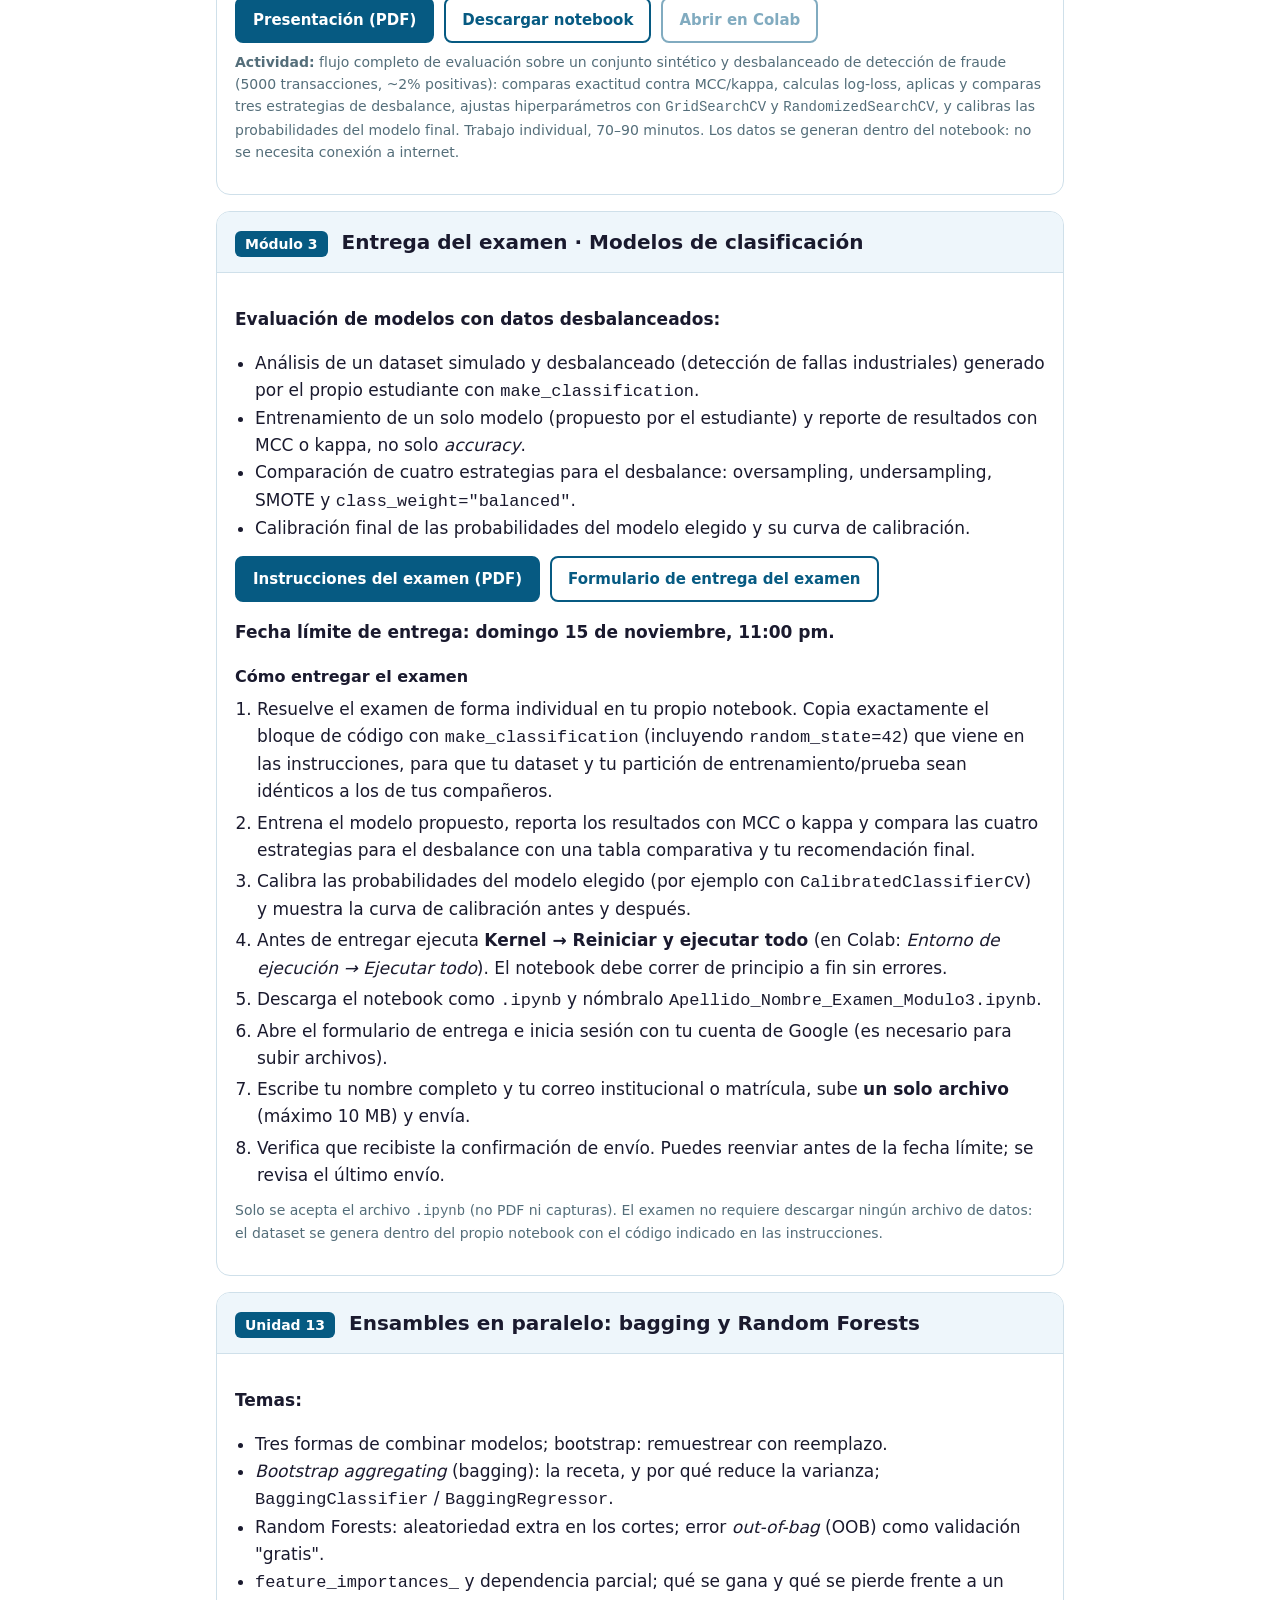
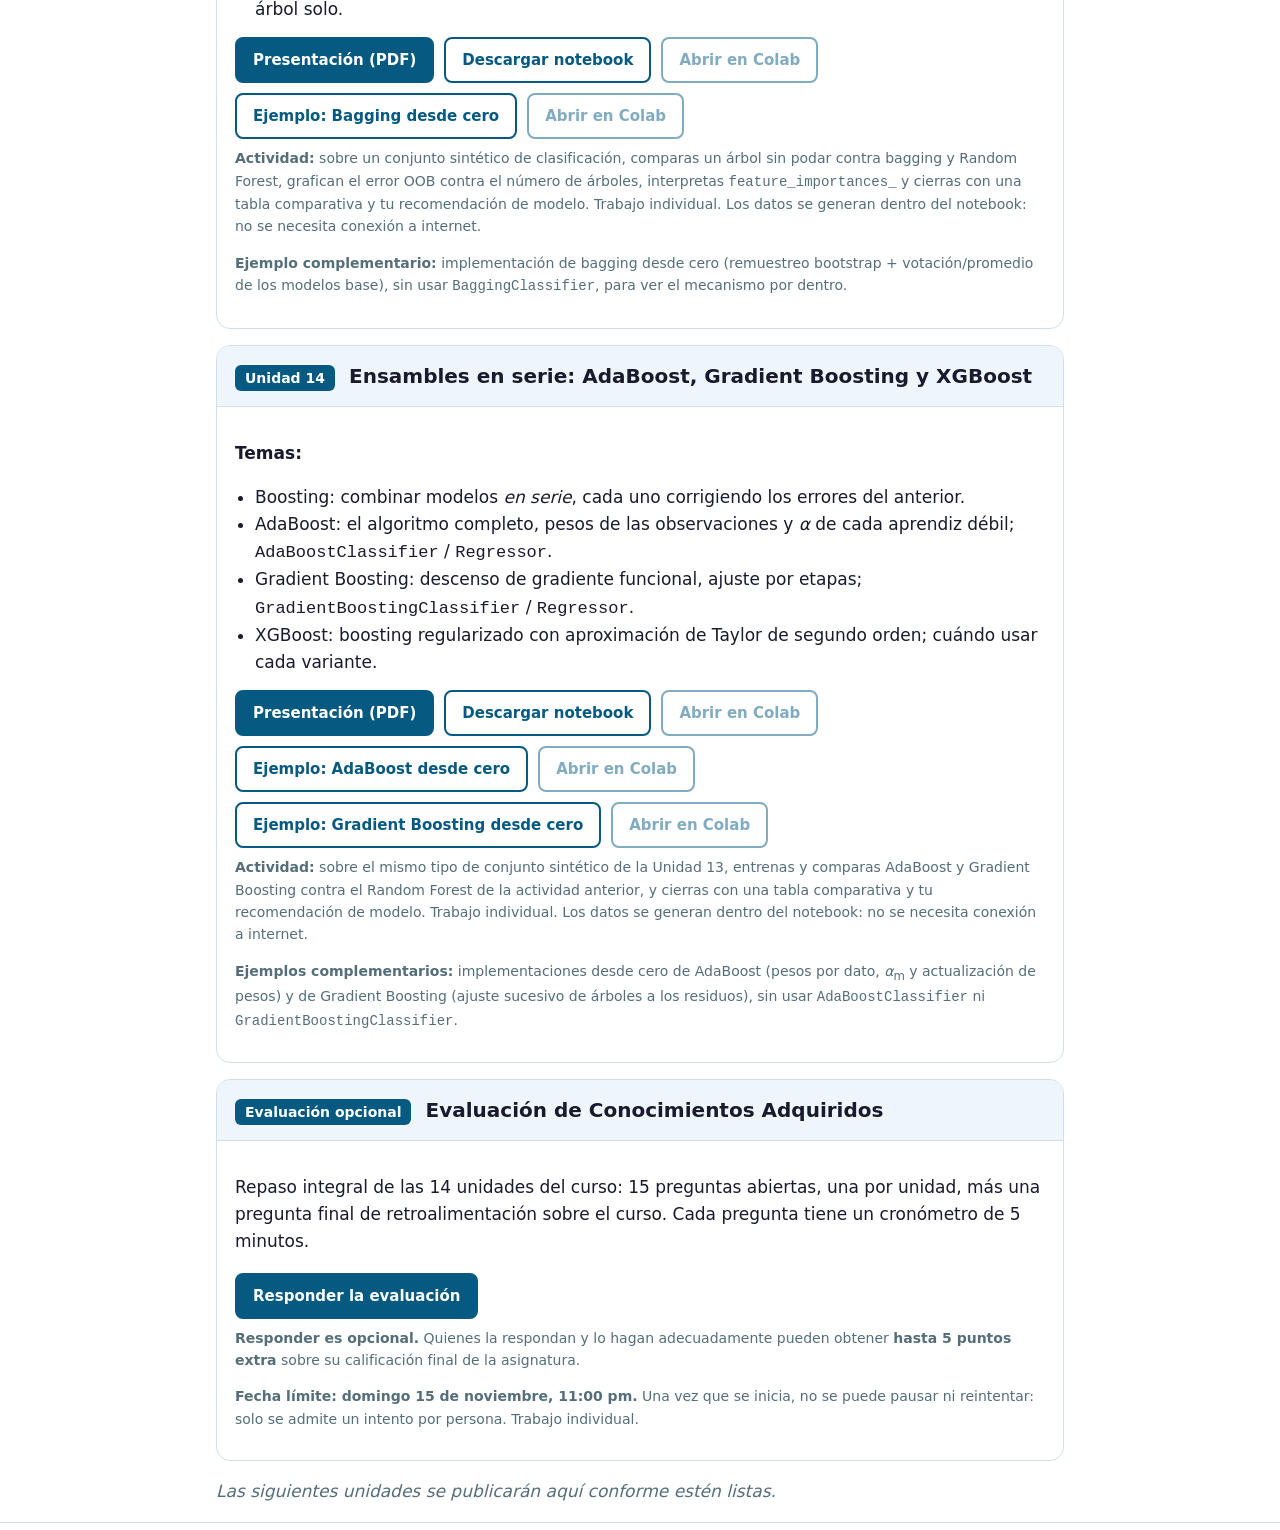
==== commit e7265fdf: "Actualizar calificaciones del Módulo 1 y publicar las del Módulo 2 El archivo de calificaciones del " ====
--- a/index.html
+++ b/index.html
@@ -148,6 +148,7 @@
         <a class="boton sec" href="modulo1/examen_modulo1_preparacion_datos.ipynb" download>Descargar examen (notebook)</a>
         <a class="boton sec" data-colab="modulo1/examen_modulo1_preparacion_datos.ipynb" href="#" aria-disabled="true">Abrir examen en Colab</a>
         <a class="boton sec" id="btn-formulario" href="#" hidden target="_blank" rel="noopener">Formulario de entrega del examen</a>
+        <a class="boton sec" href="modulo1/calificaciones_examen_modulo1.xlsx" download>Calificaciones (XLSX)</a>
       </div>
 
       <h4>Cómo entregar el examen</h4>
@@ -160,6 +161,7 @@
         <li>Verifica que recibiste la confirmación de envío. Puedes reenviar antes de la fecha límite; se revisa el último envío.</li>
       </ol>
       <p class="nota">Solo se acepta el archivo <code>.ipynb</code> (no PDF ni capturas). Las entregas fuera de plazo o sin ejecutar pueden perder puntos.</p>
+      <p class="nota">Las calificaciones del examen están disponibles en el archivo de arriba, identificadas por matrícula.</p>
     </div>
   </article>
 
@@ -287,6 +289,7 @@
         <a class="boton" href="modulo2/practica_regresion_ml_estabilidad_redes.pdf">Instrucciones del examen (PDF)</a>
         <a class="boton sec" href="modulo2/electrical_grid_stability_train.csv" download>Descargar datos de entrenamiento (CSV)</a>
         <a class="boton sec" id="btn-formulario-m2" href="#" hidden target="_blank" rel="noopener">Formulario de entrega del examen</a>
+        <a class="boton sec" href="modulo2/calificaciones_examen_modulo2.xlsx" download>Calificaciones (XLSX)</a>
       </div>
       <p><b>Fecha límite de entrega: domingo 8 de noviembre, 11:00 pm.</b></p>
 
@@ -302,6 +305,7 @@
       <p class="nota">Solo se acepta el archivo <code>.ipynb</code> (no PDF ni capturas). Las entregas fuera de plazo o sin ejecutar pueden perder puntos.
         Descarga también <code>electrical_grid_stability_train.csv</code> (botón de arriba) y guárdalo en la misma
         carpeta que el notebook antes de ejecutarlo —si trabajas en Colab, súbelo con el panel de archivos (ícono de carpeta a la izquierda)—. El archivo de prueba se entregará por separado.</p>
+      <p class="nota">Las calificaciones del examen están disponibles en el archivo de arriba, identificadas por matrícula.</p>
     </div>
   </article>
 
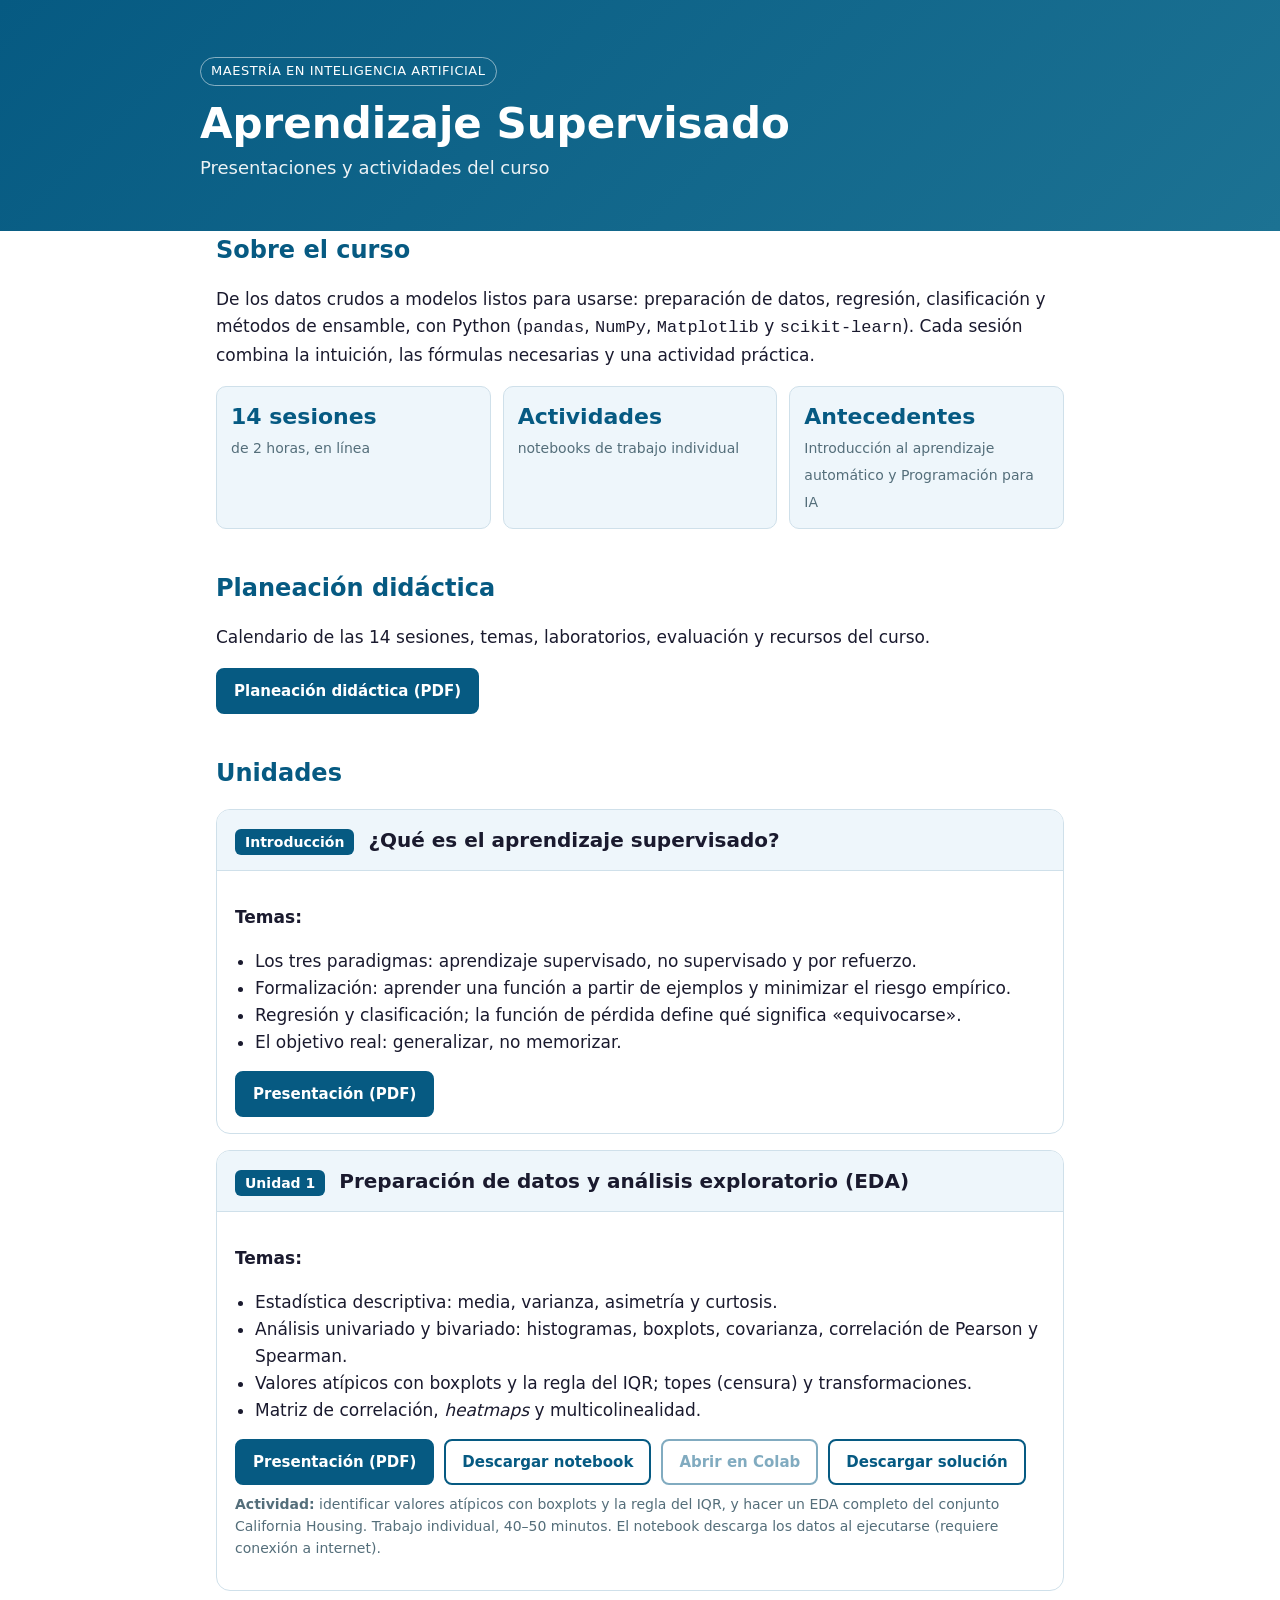
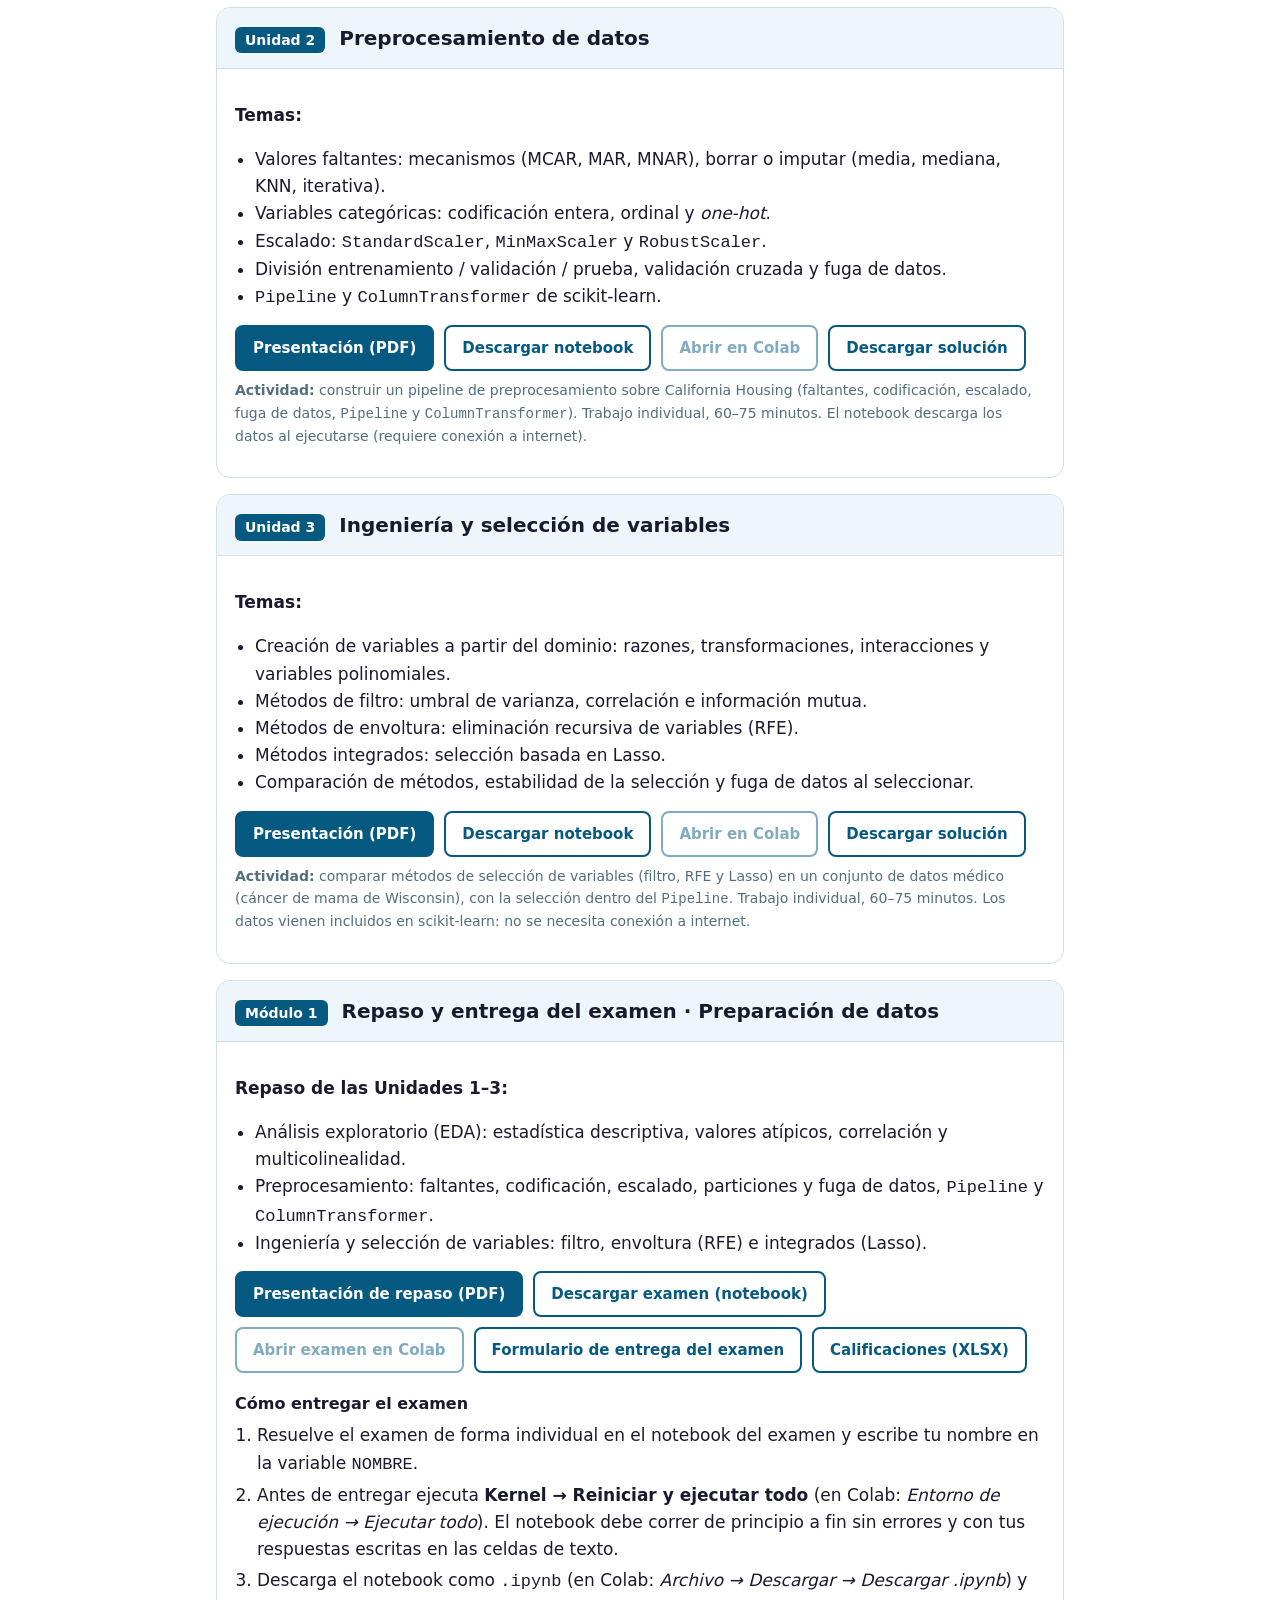
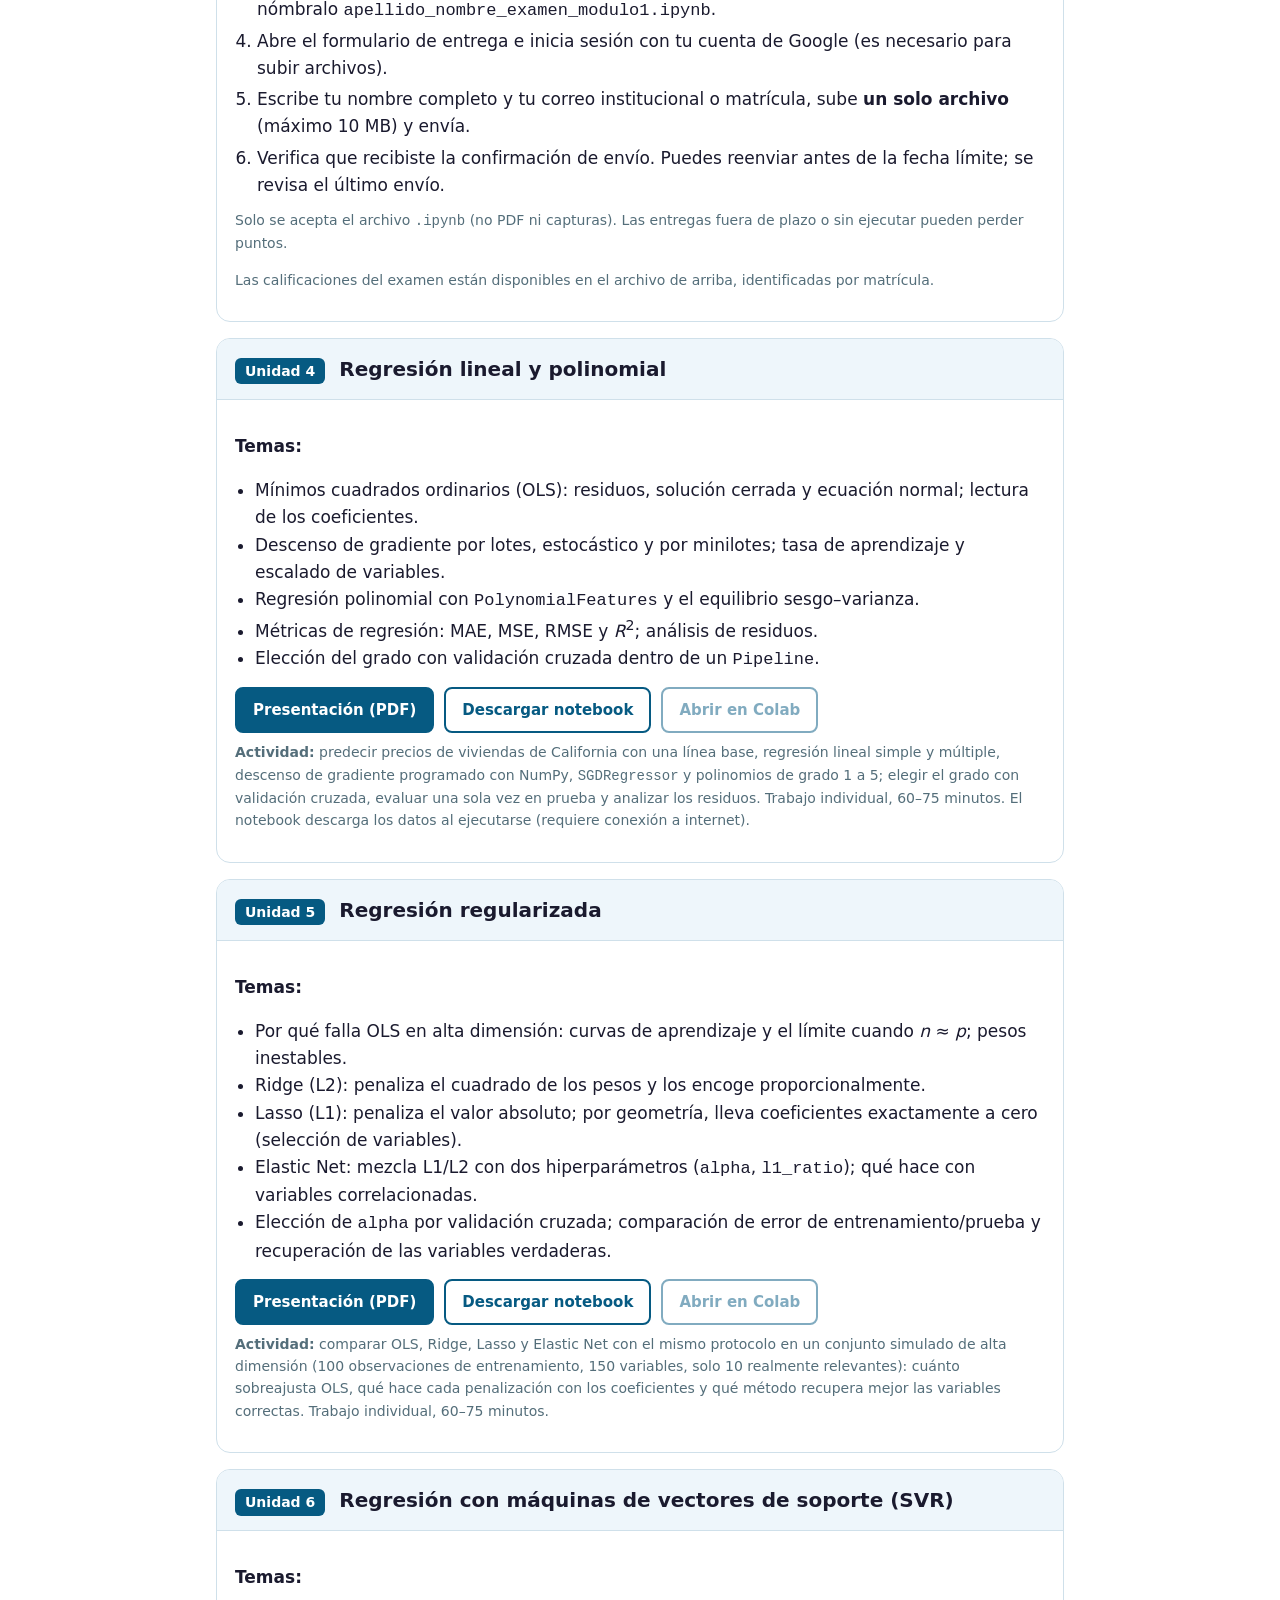
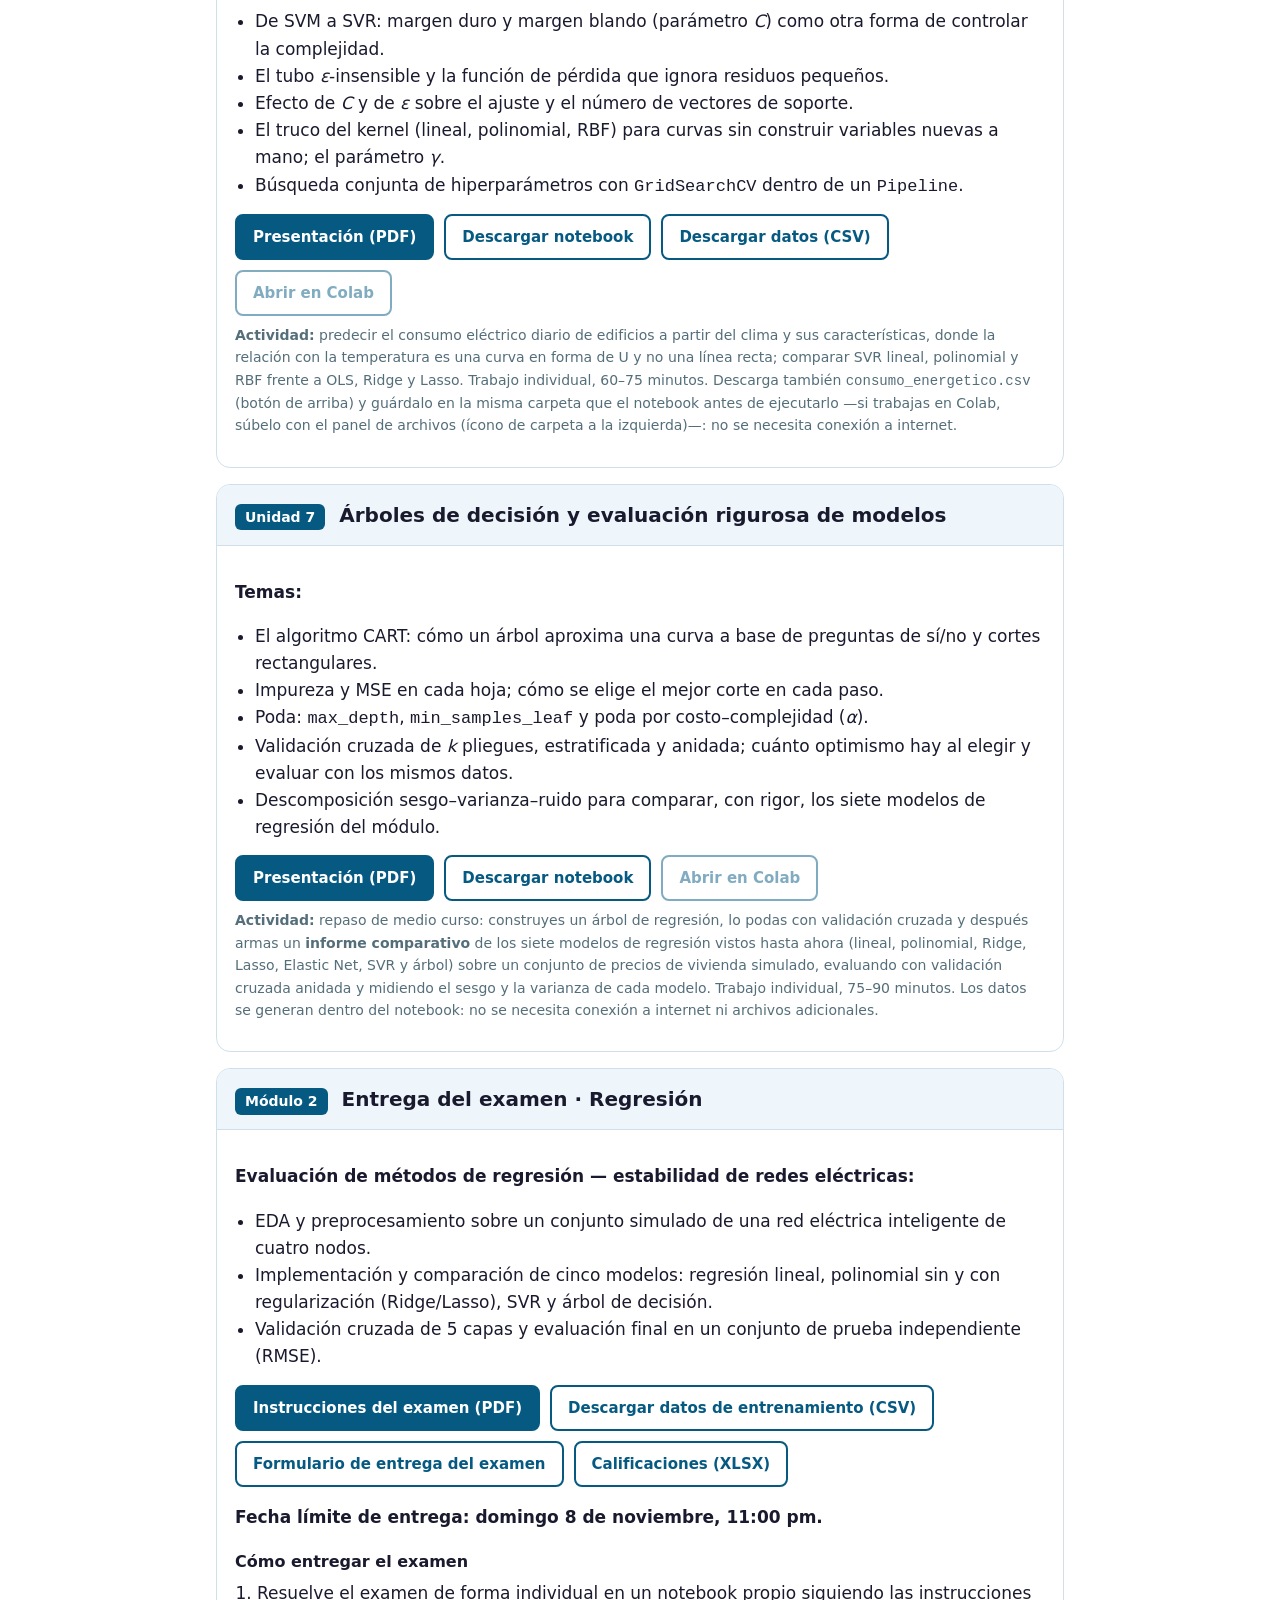
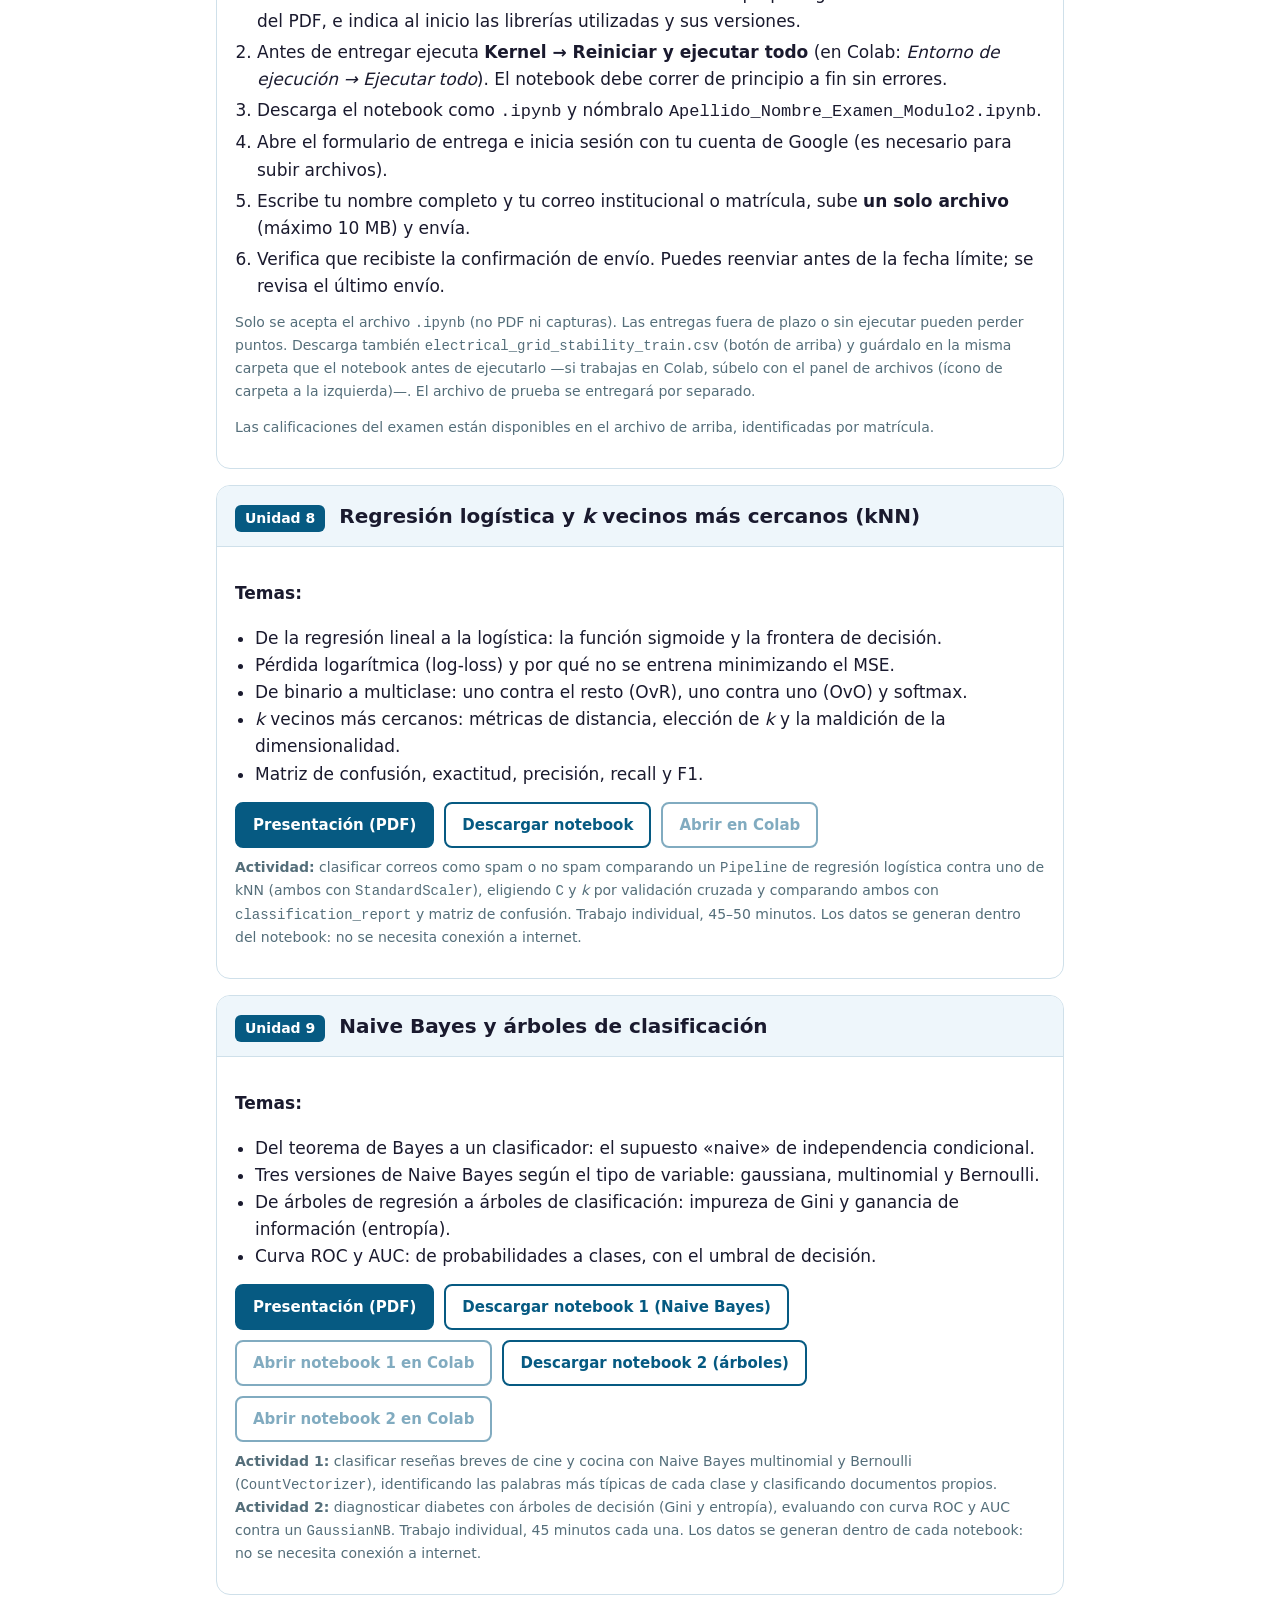
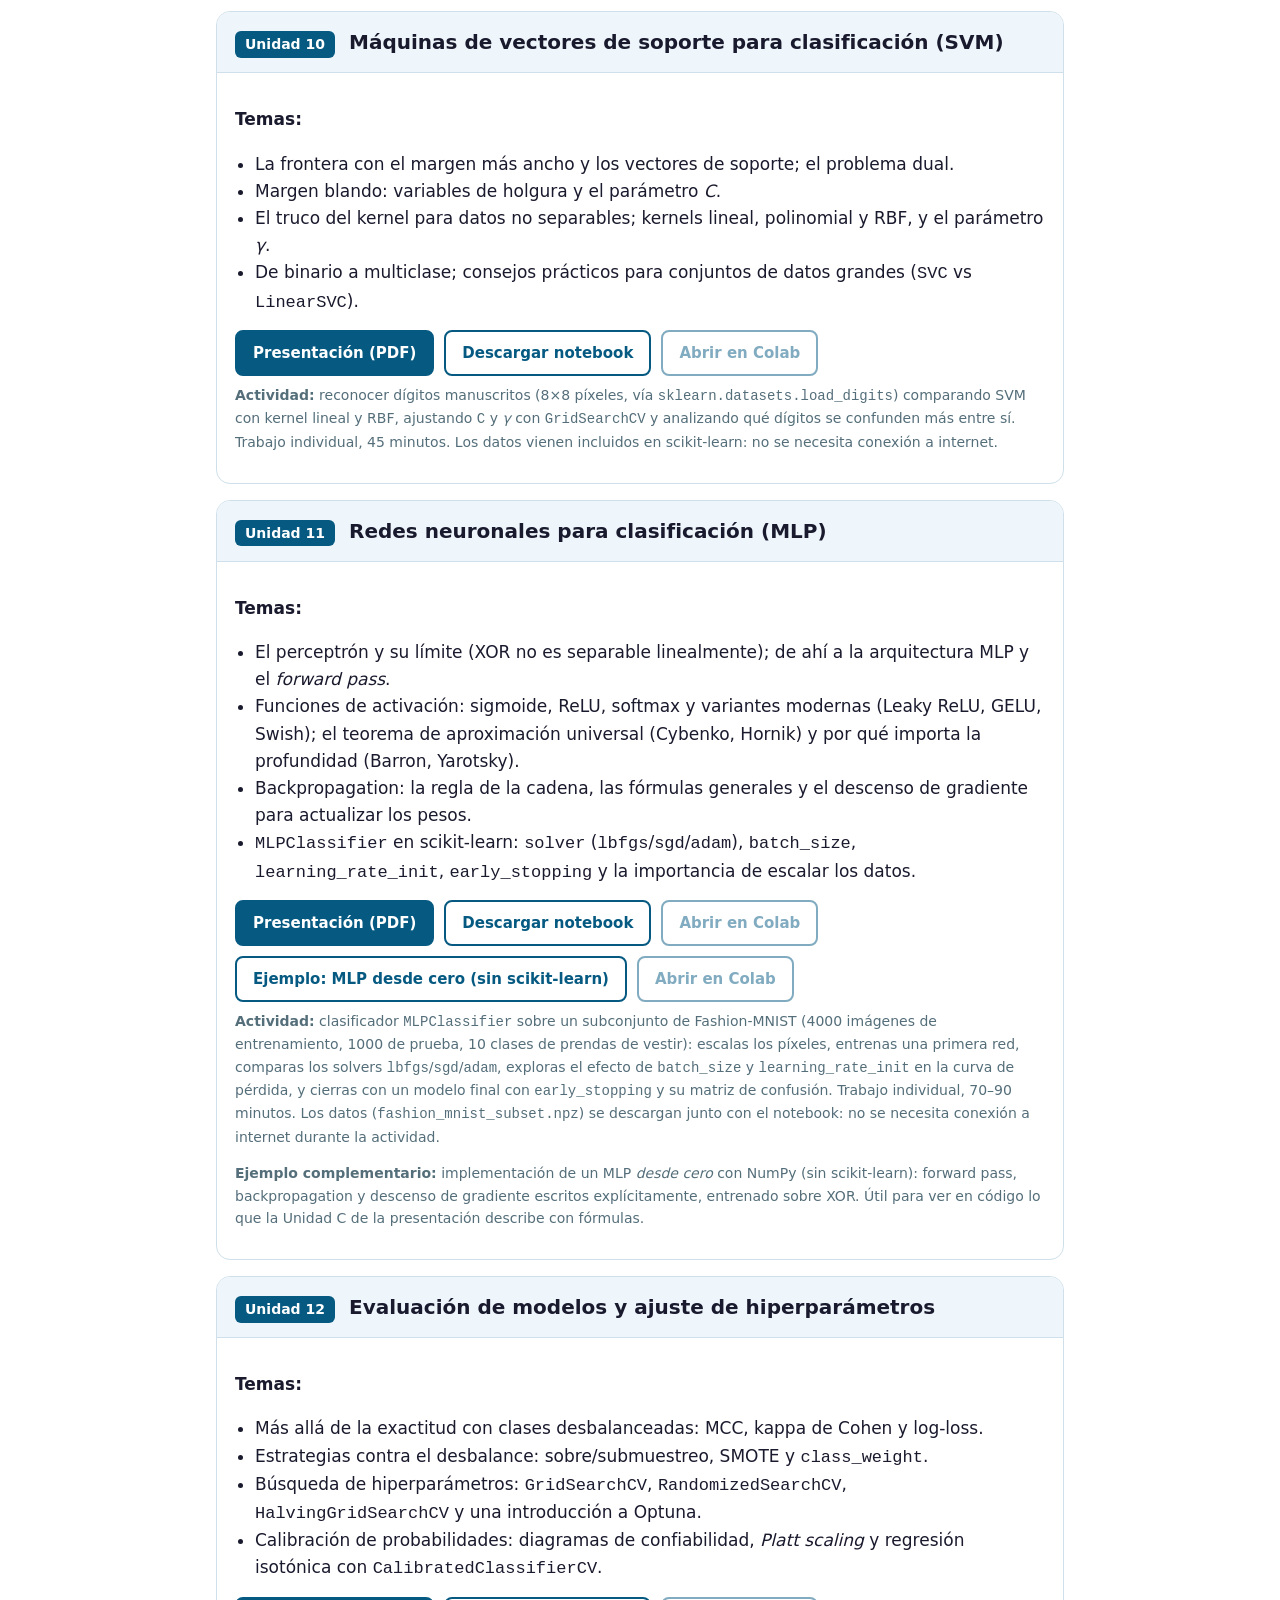
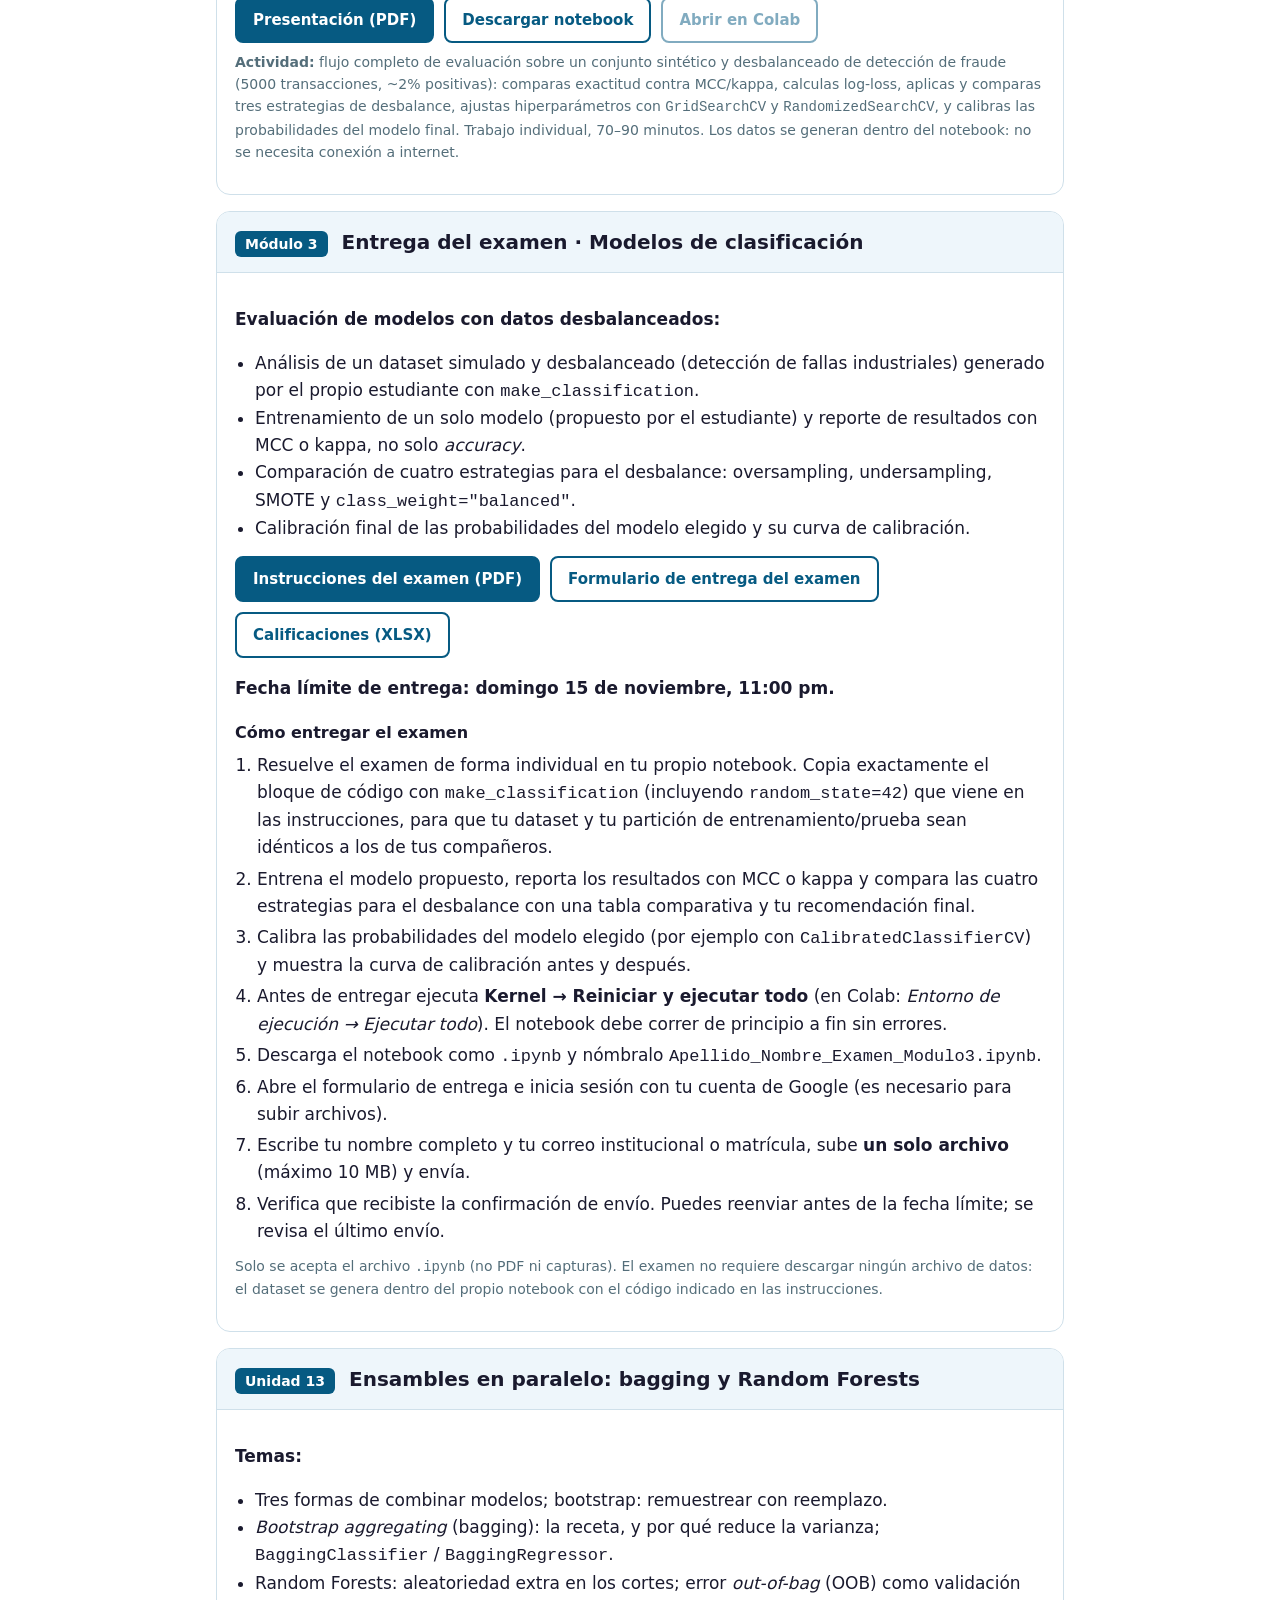
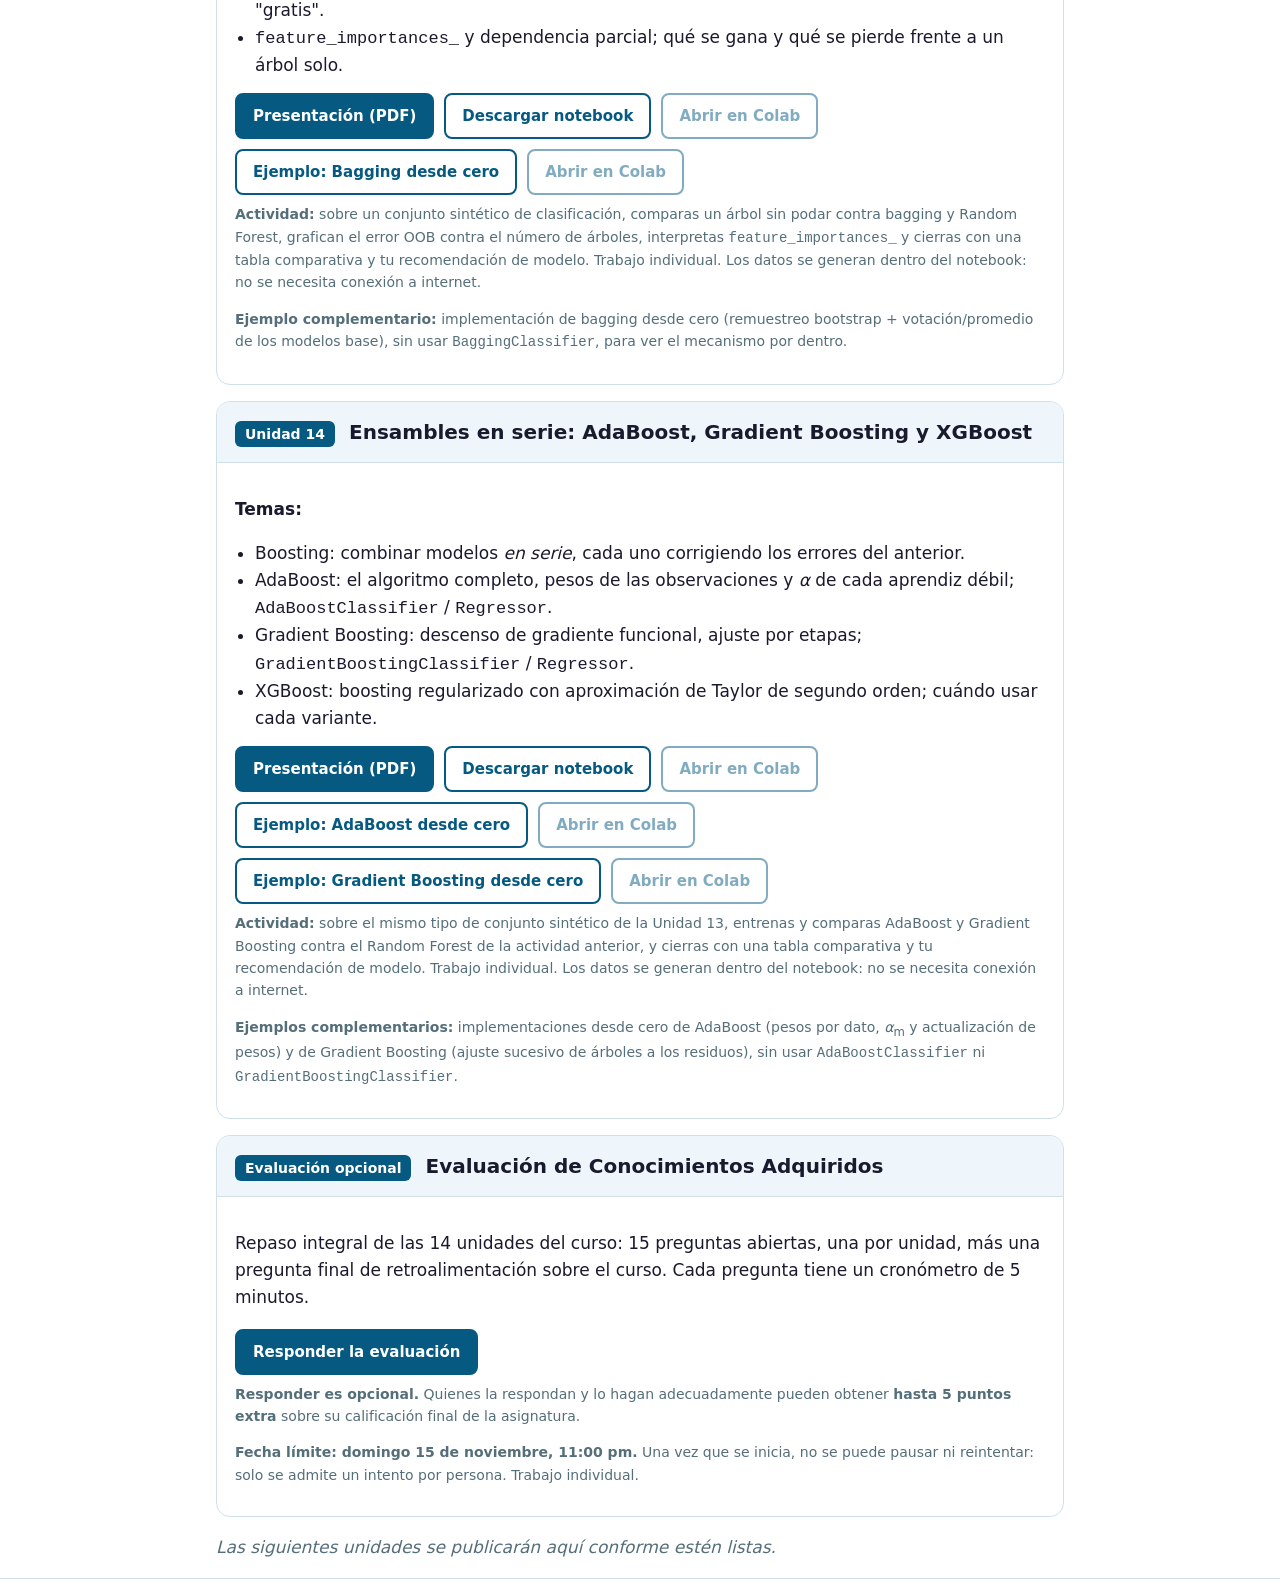
==== commit ac201109: "Publicar calificaciones del examen del Módulo 3 (matrícula + calificación) Co-Authored-By: Claude So" ====
--- a/index.html
+++ b/index.html
@@ -462,6 +462,7 @@
       <div class="botones">
         <a class="boton" href="modulo3/practica_evaluacion_modelos_datos_desbalanceados.pdf">Instrucciones del examen (PDF)</a>
         <a class="boton sec" id="btn-formulario-m3" href="#" hidden target="_blank" rel="noopener">Formulario de entrega del examen</a>
+        <a class="boton sec" href="modulo3/calificaciones_examen_modulo3.xlsx" download>Calificaciones (XLSX)</a>
       </div>
       <p><b>Fecha límite de entrega: domingo 15 de noviembre, 11:00 pm.</b></p>
 
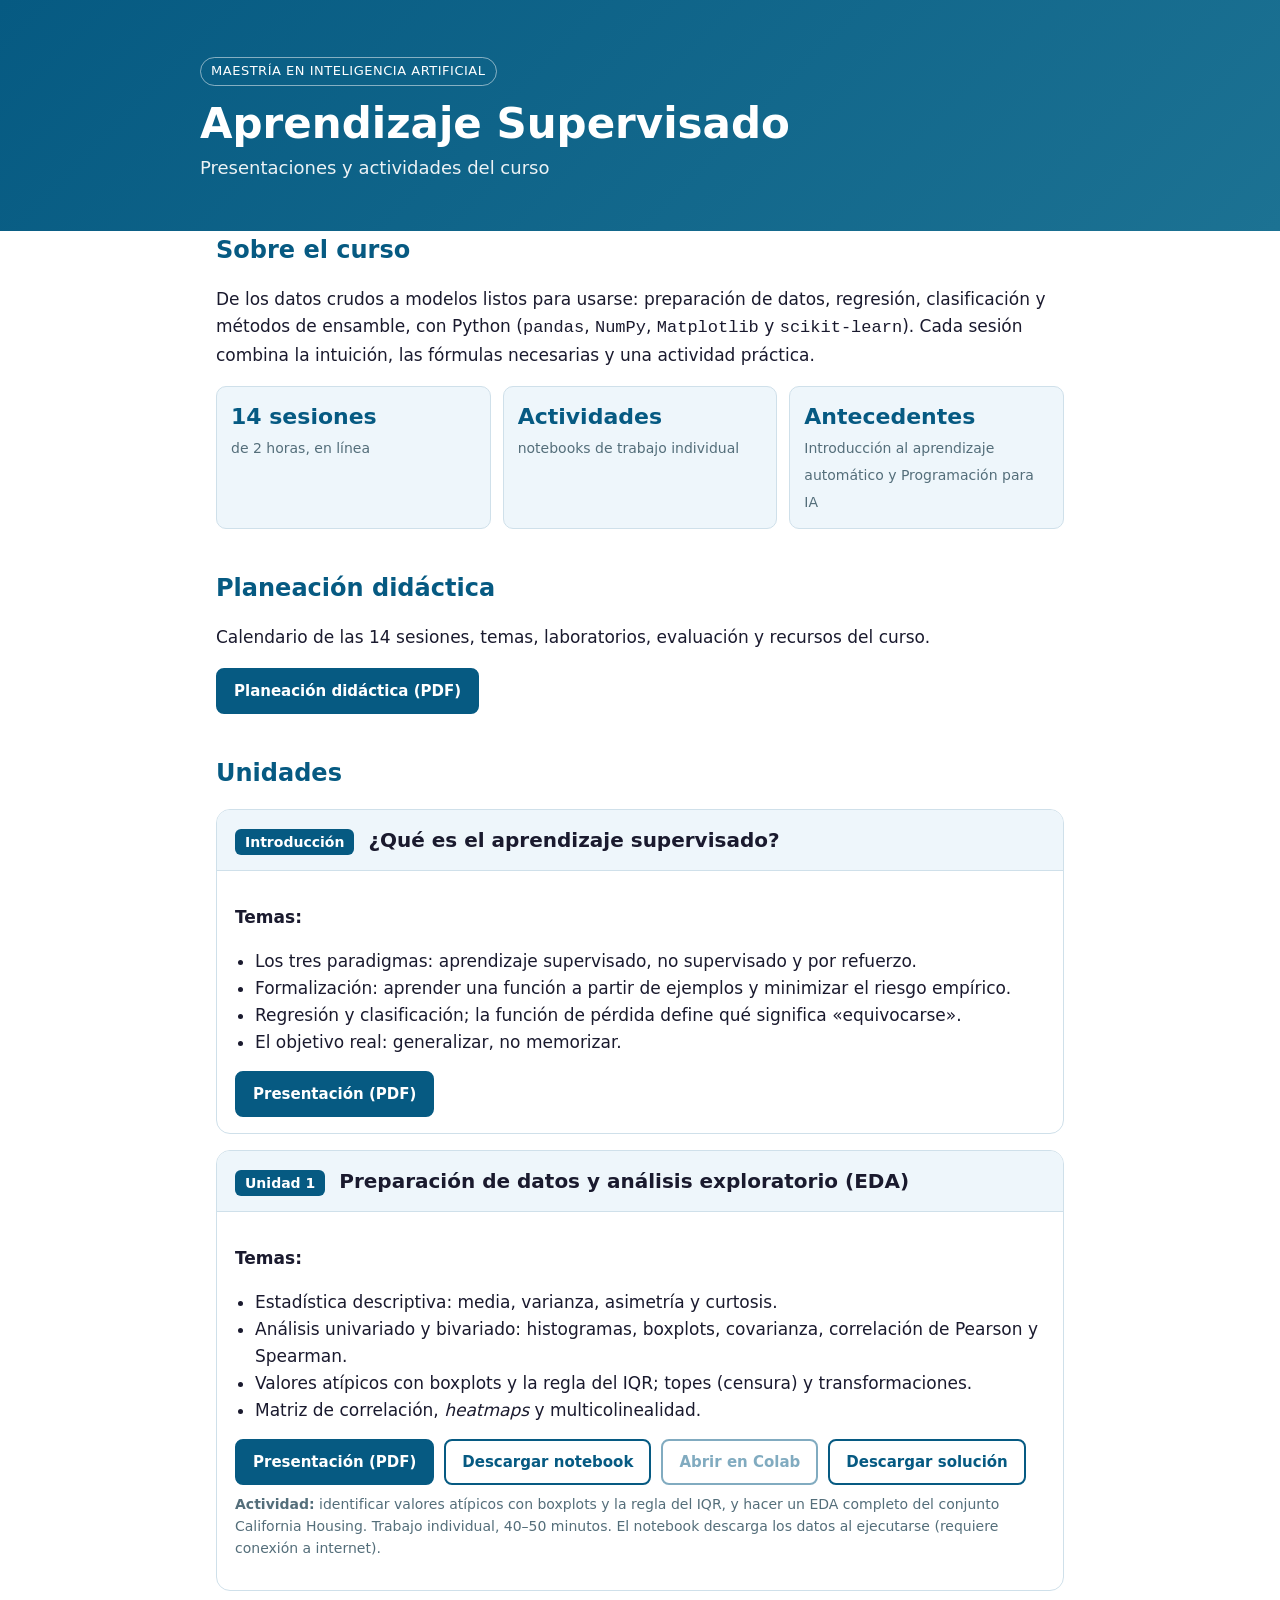
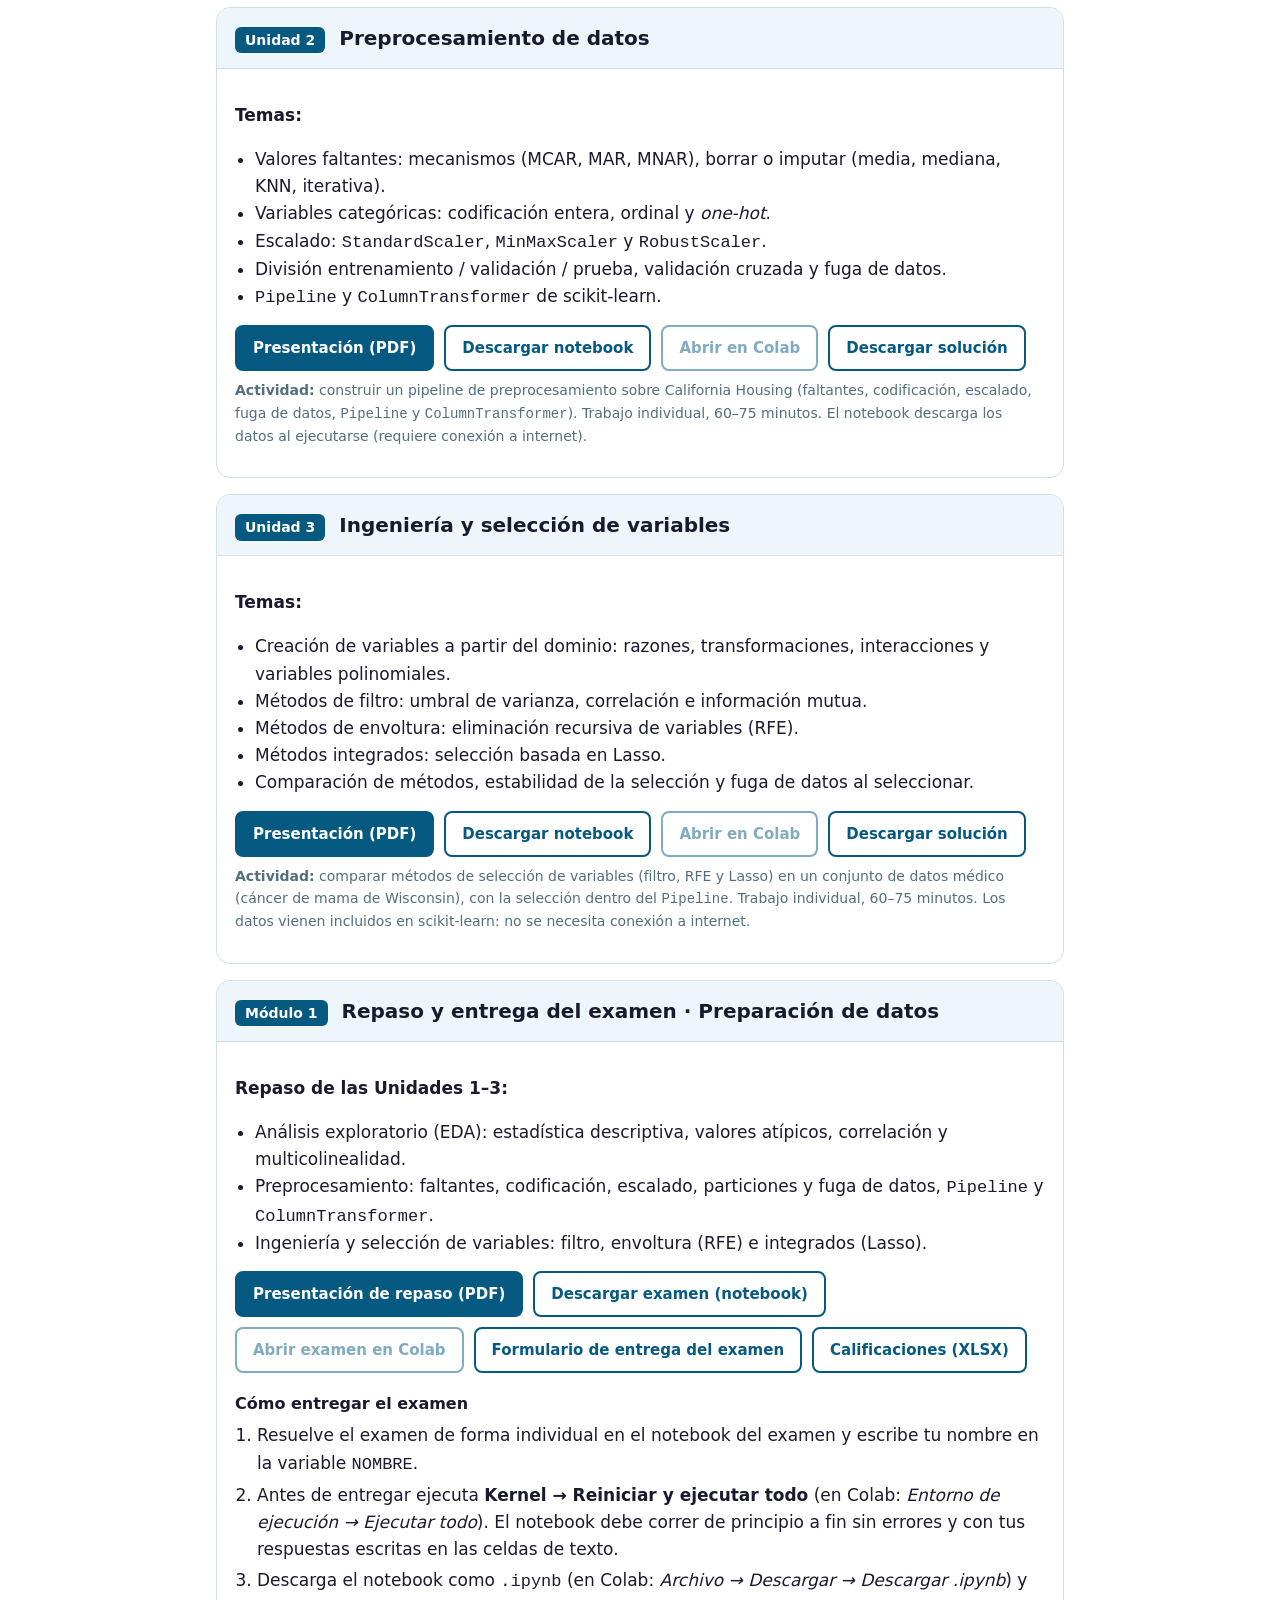
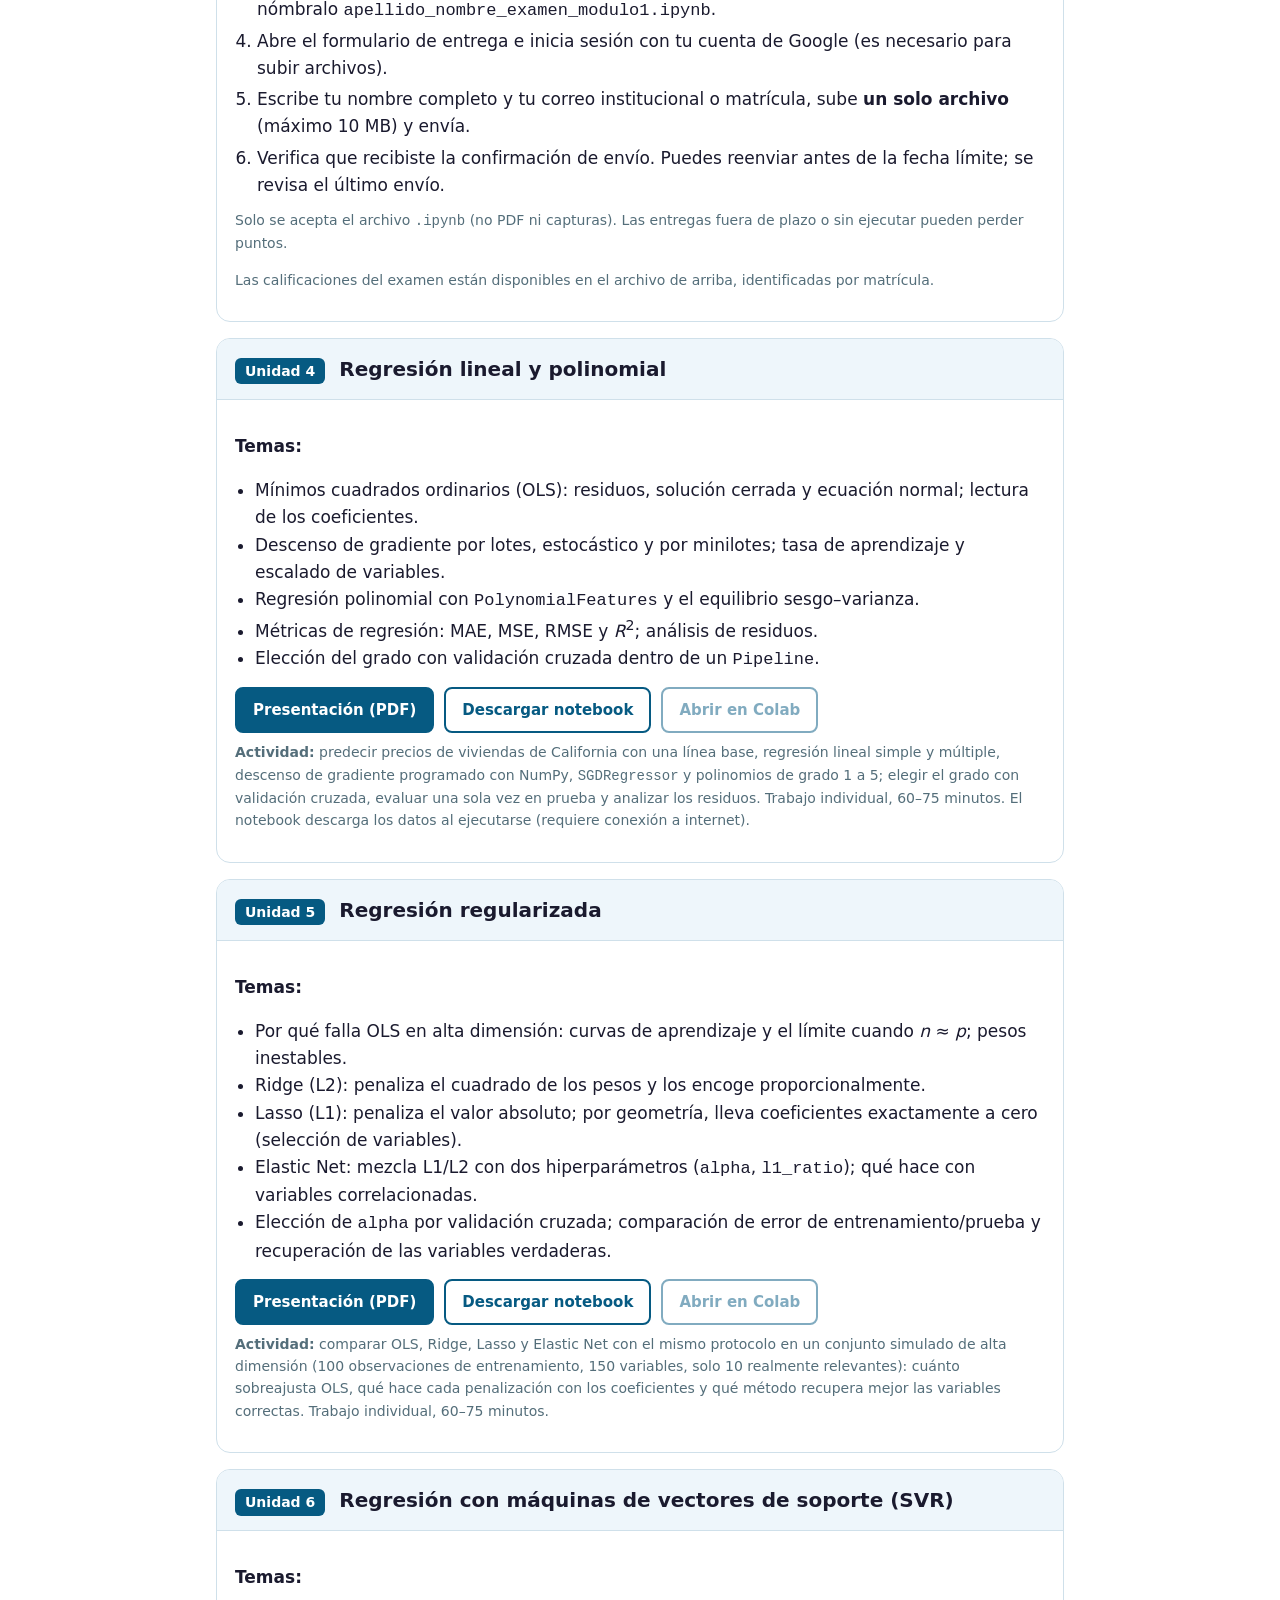
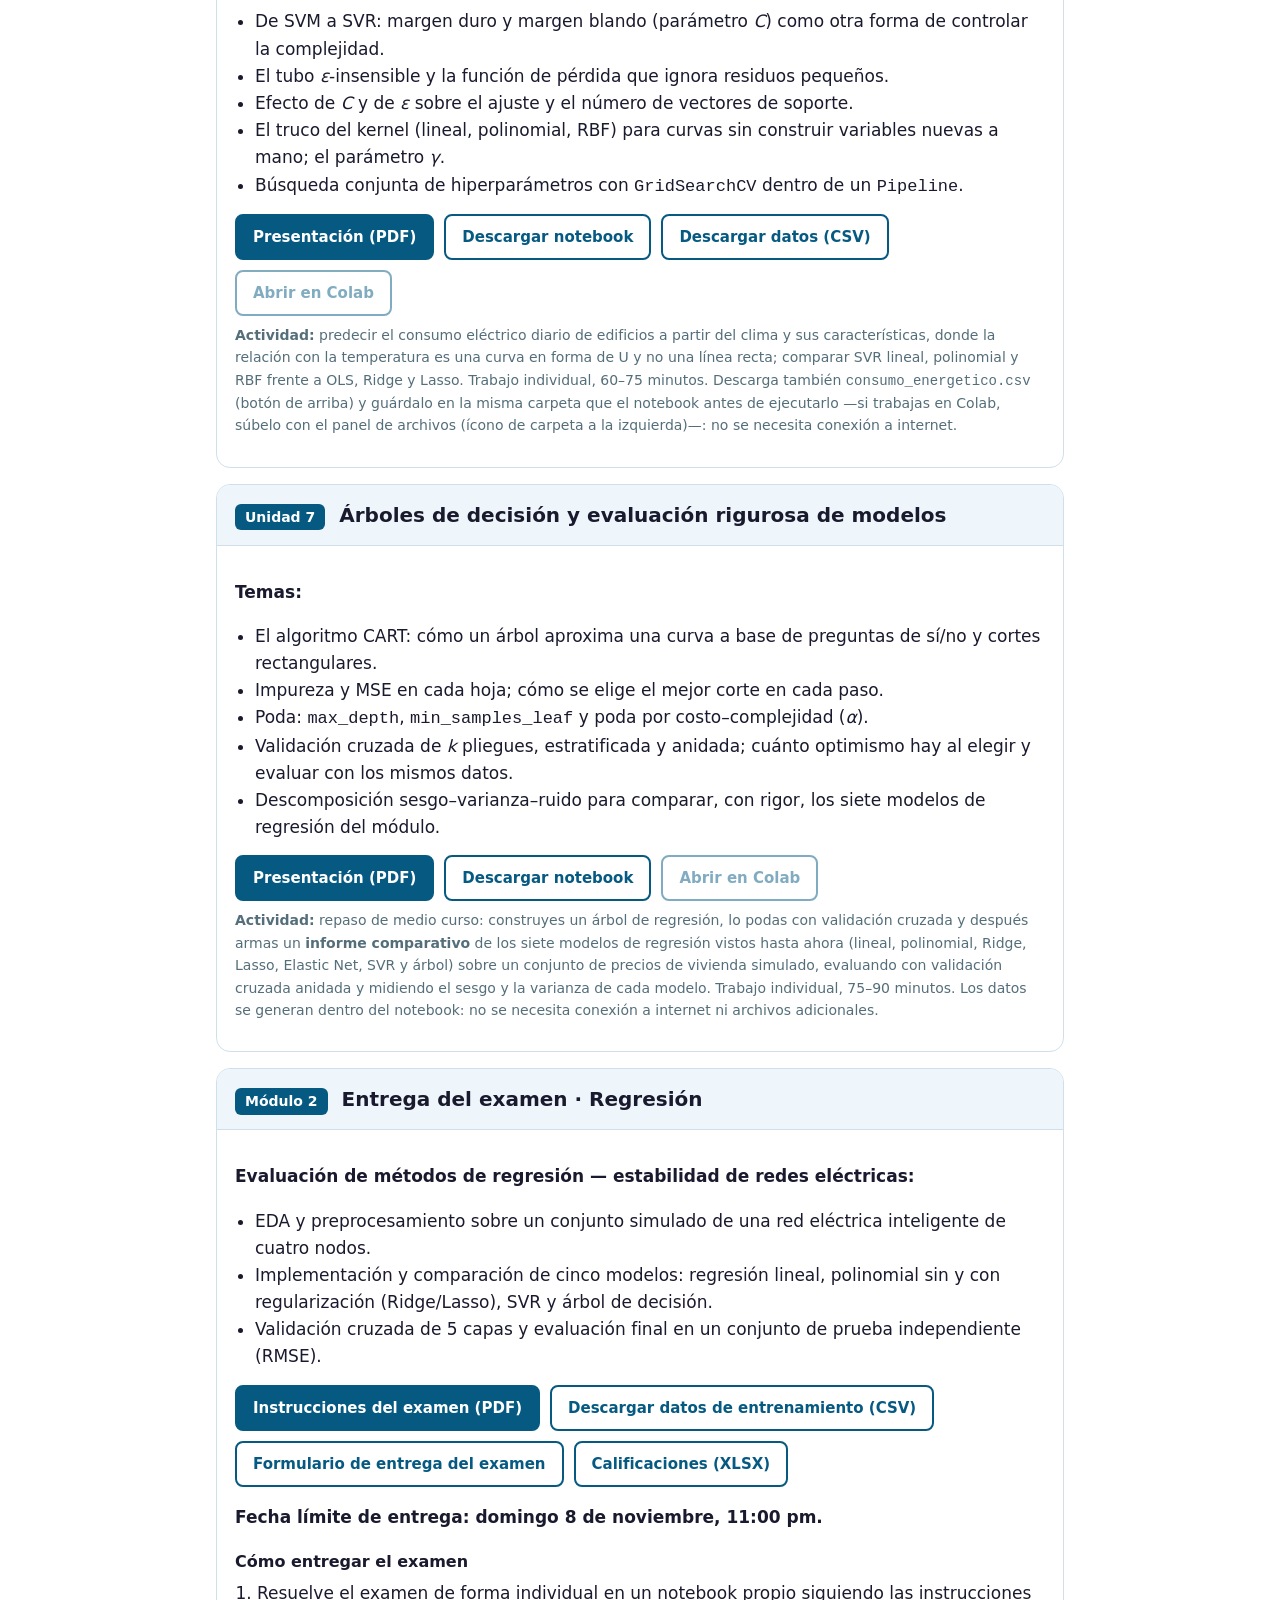
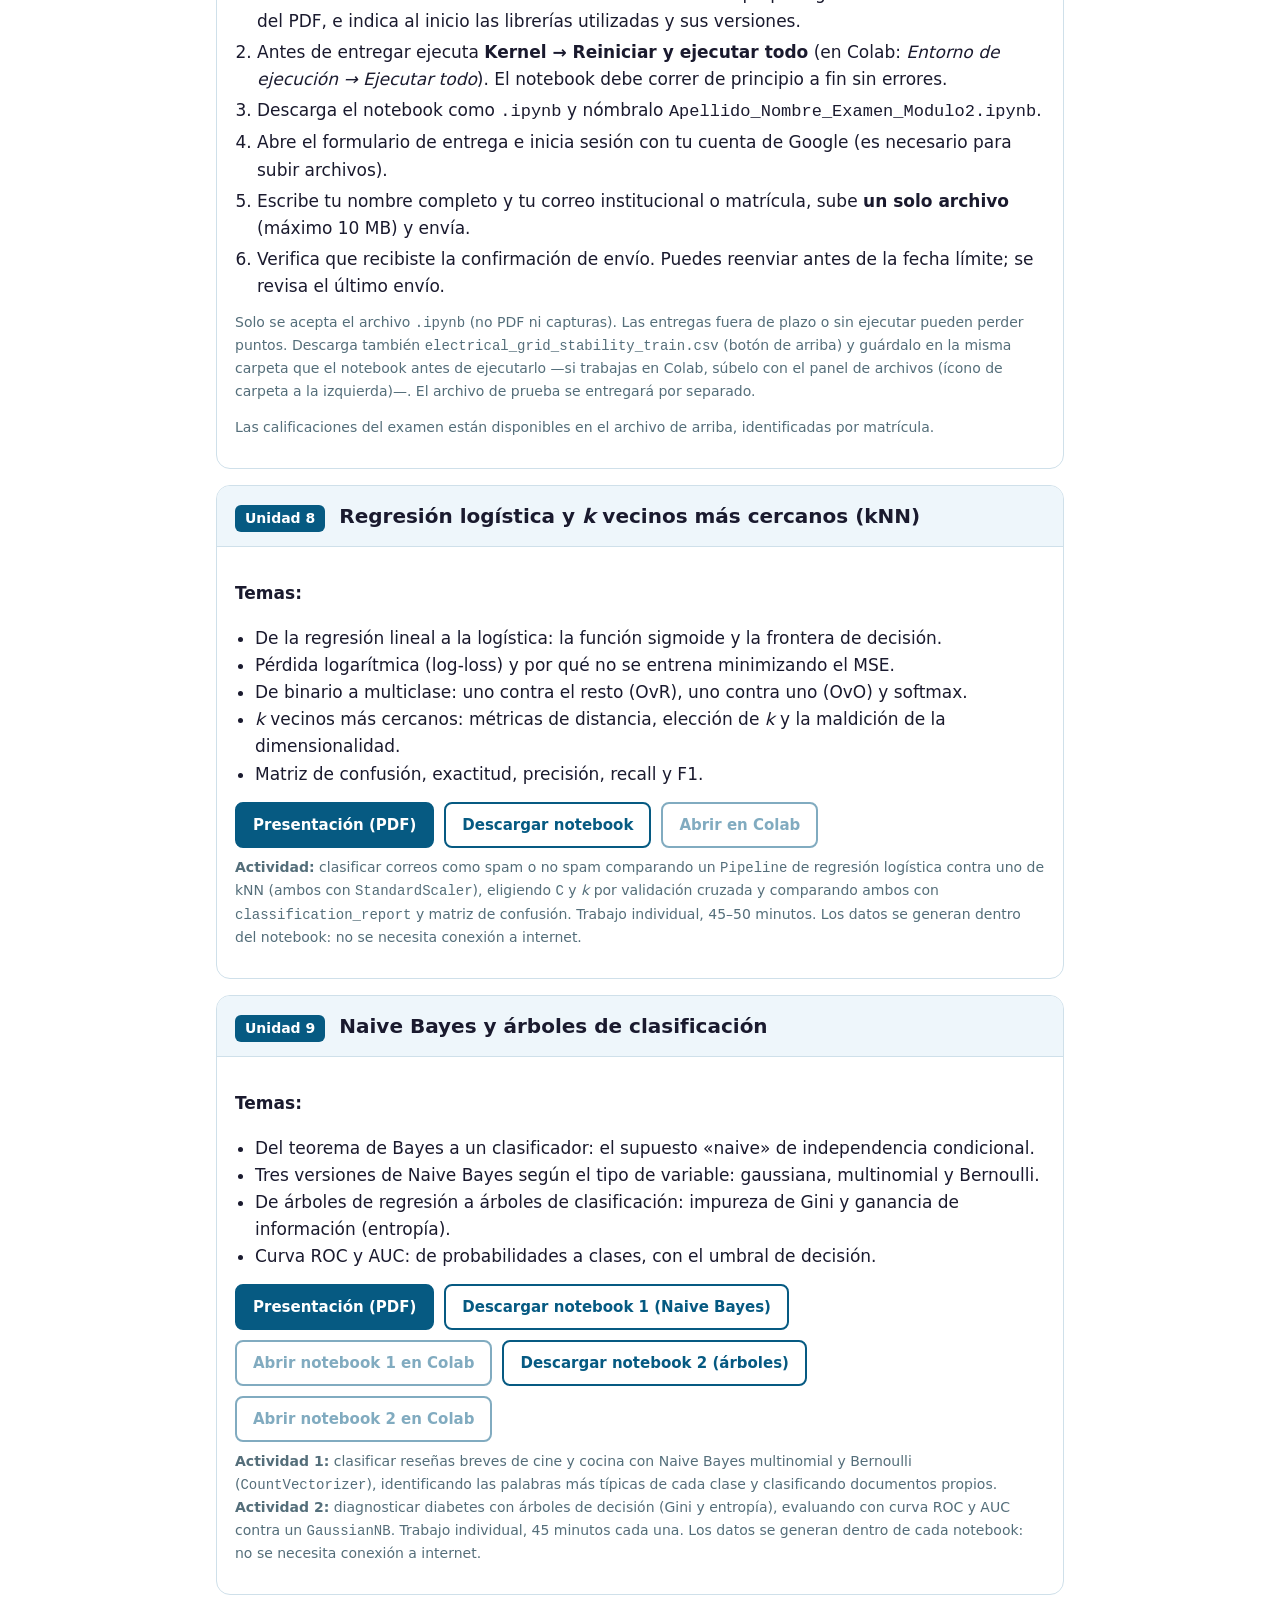
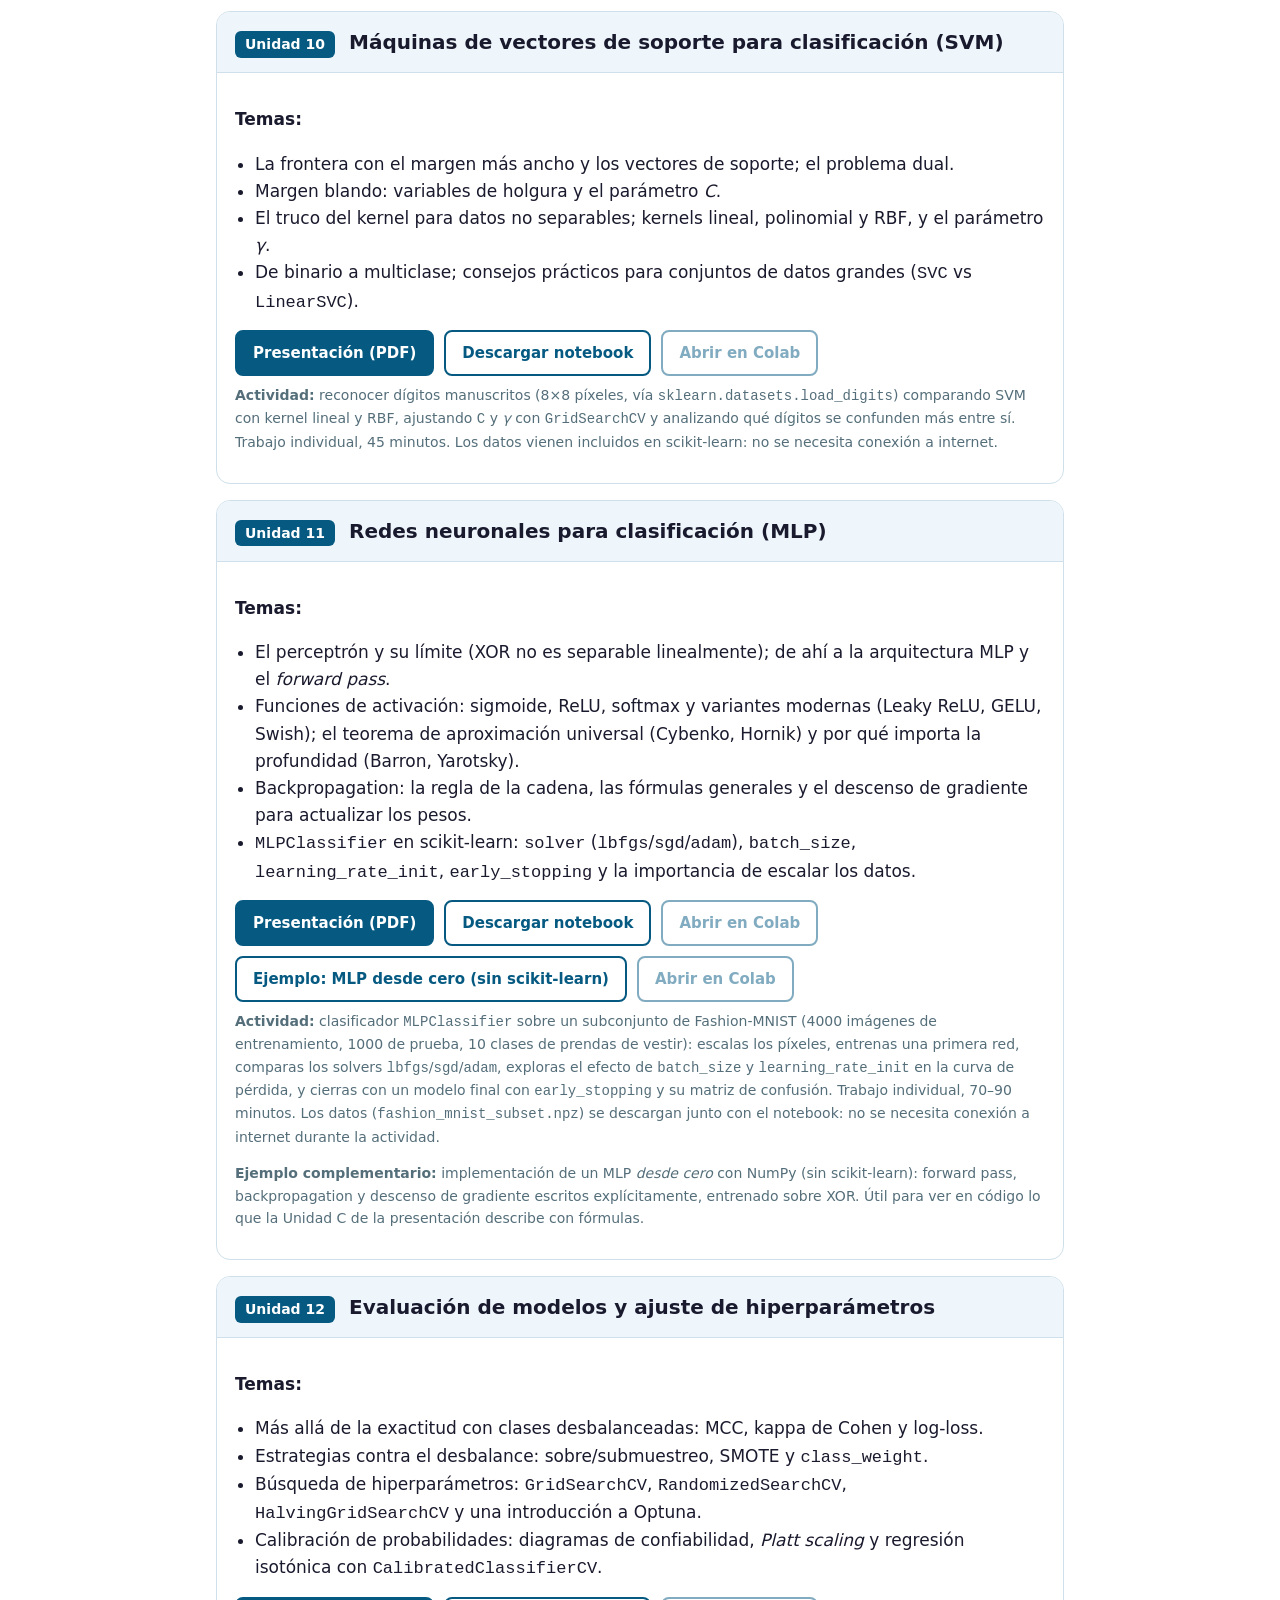
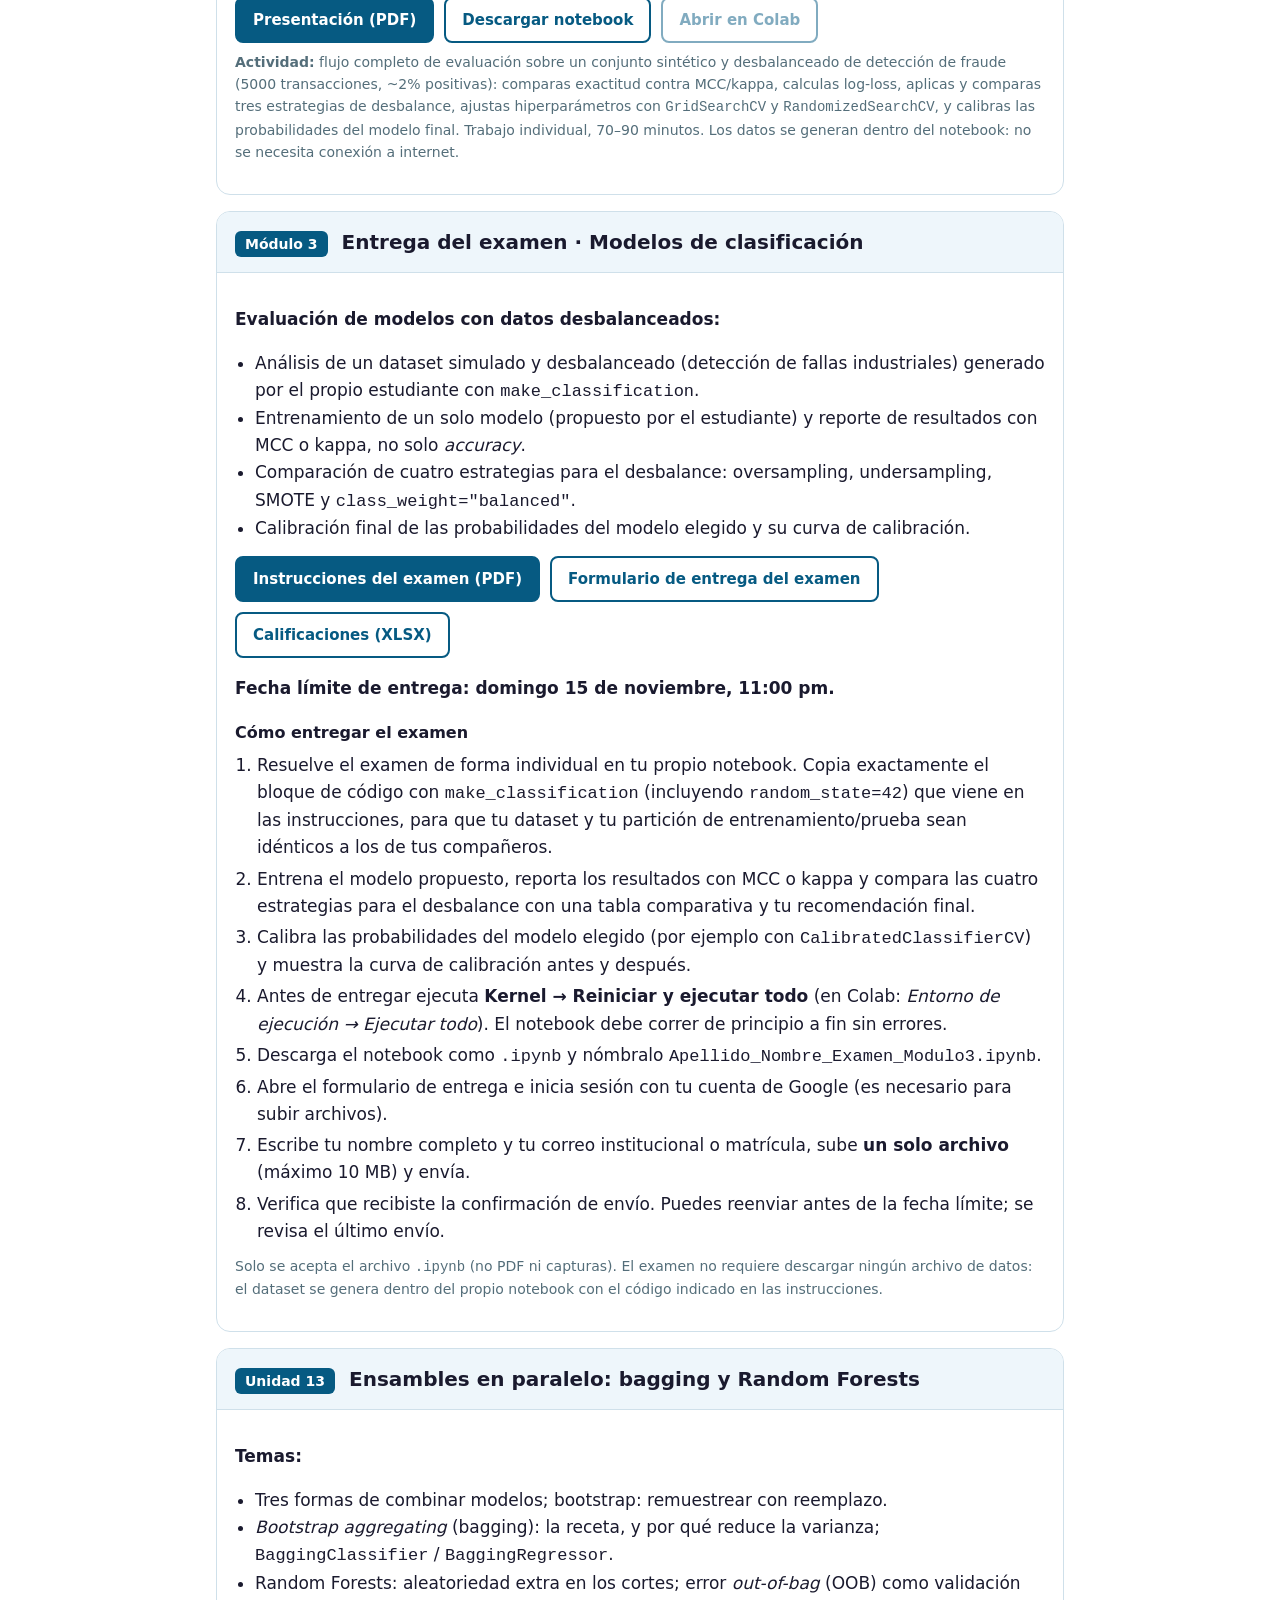
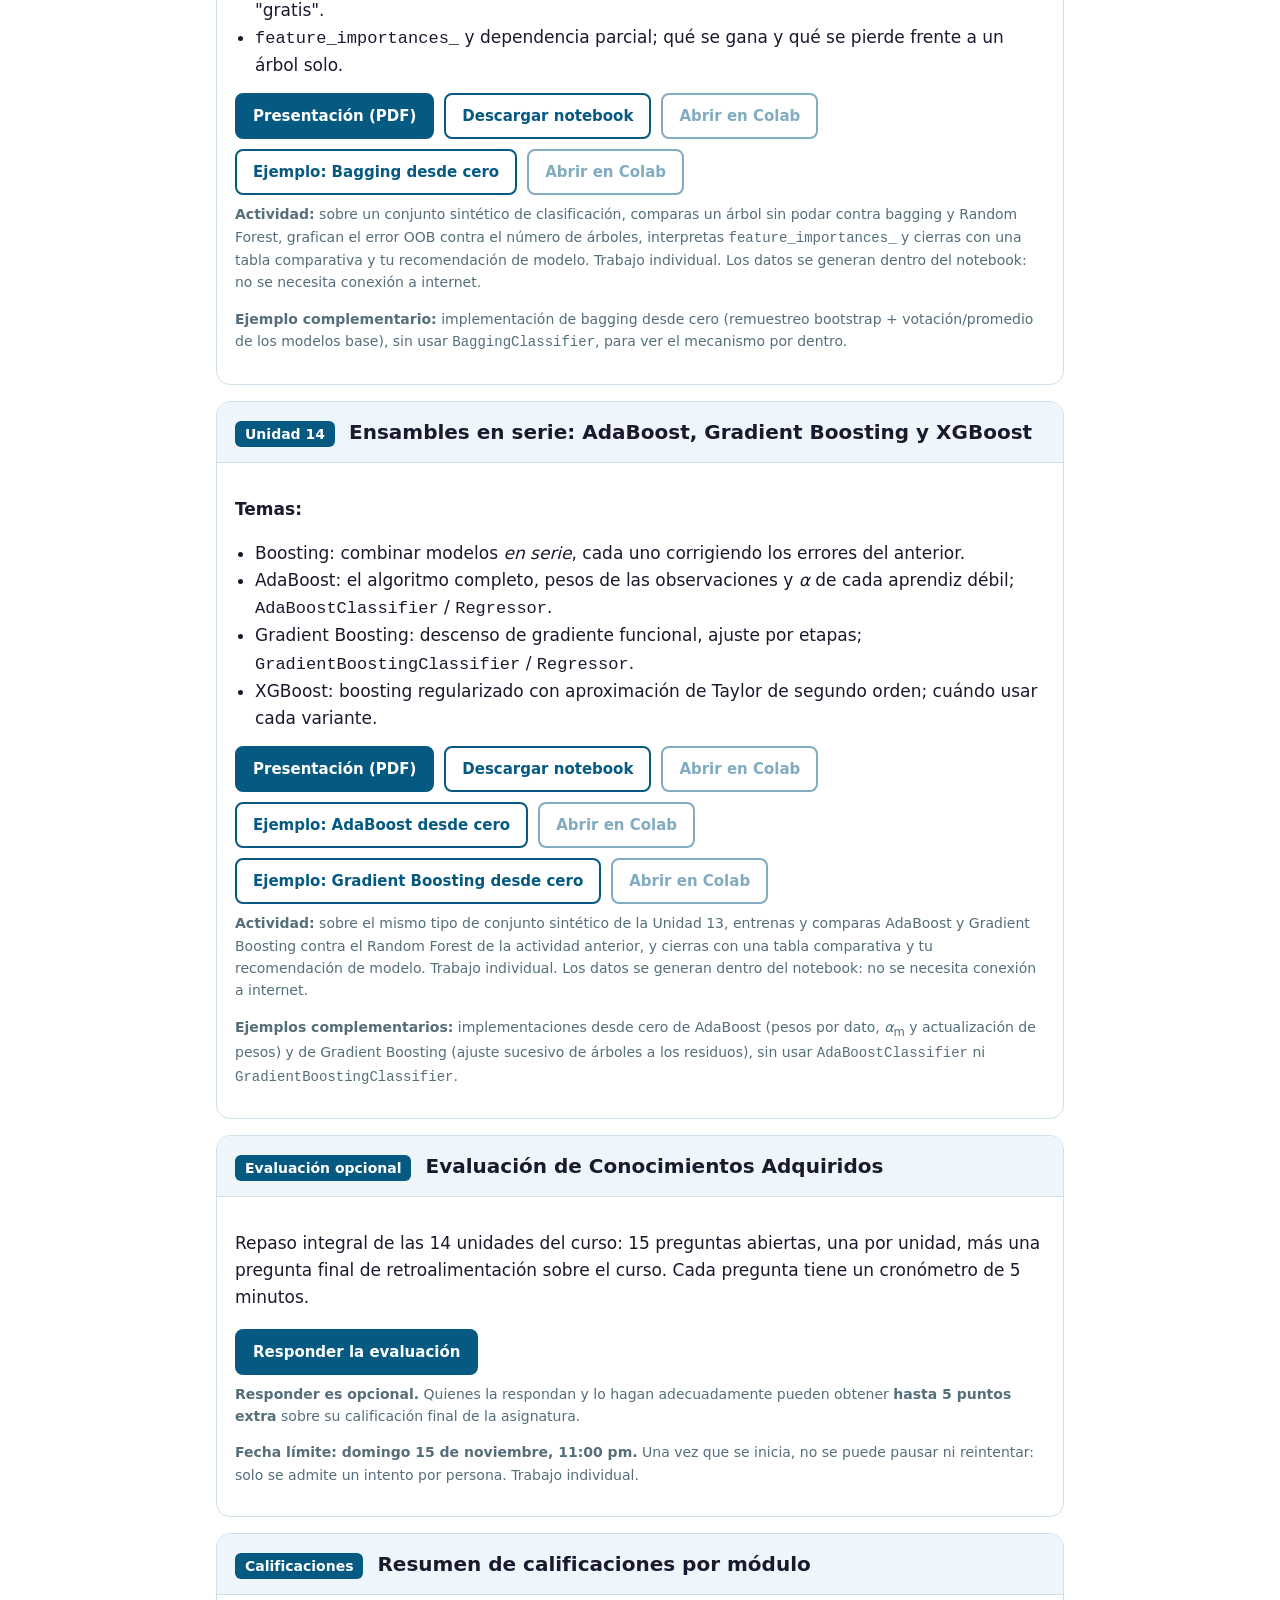
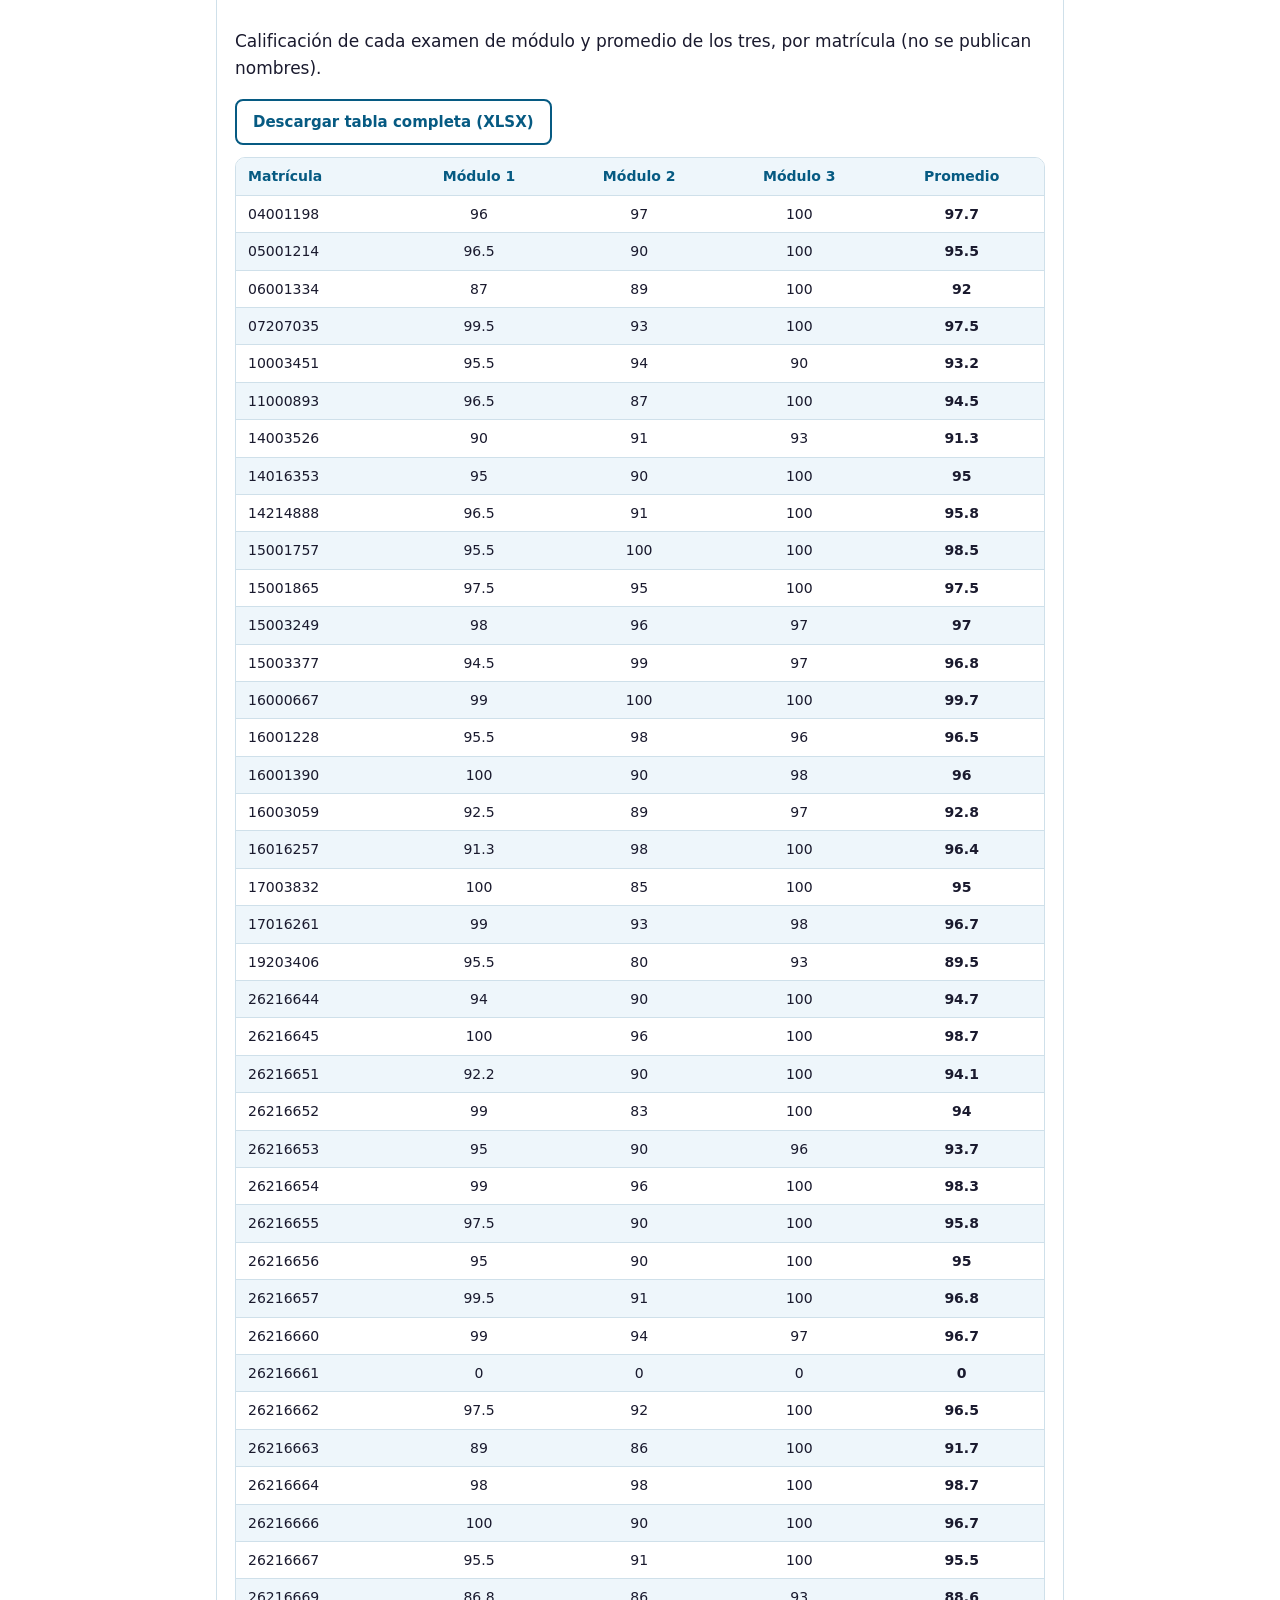
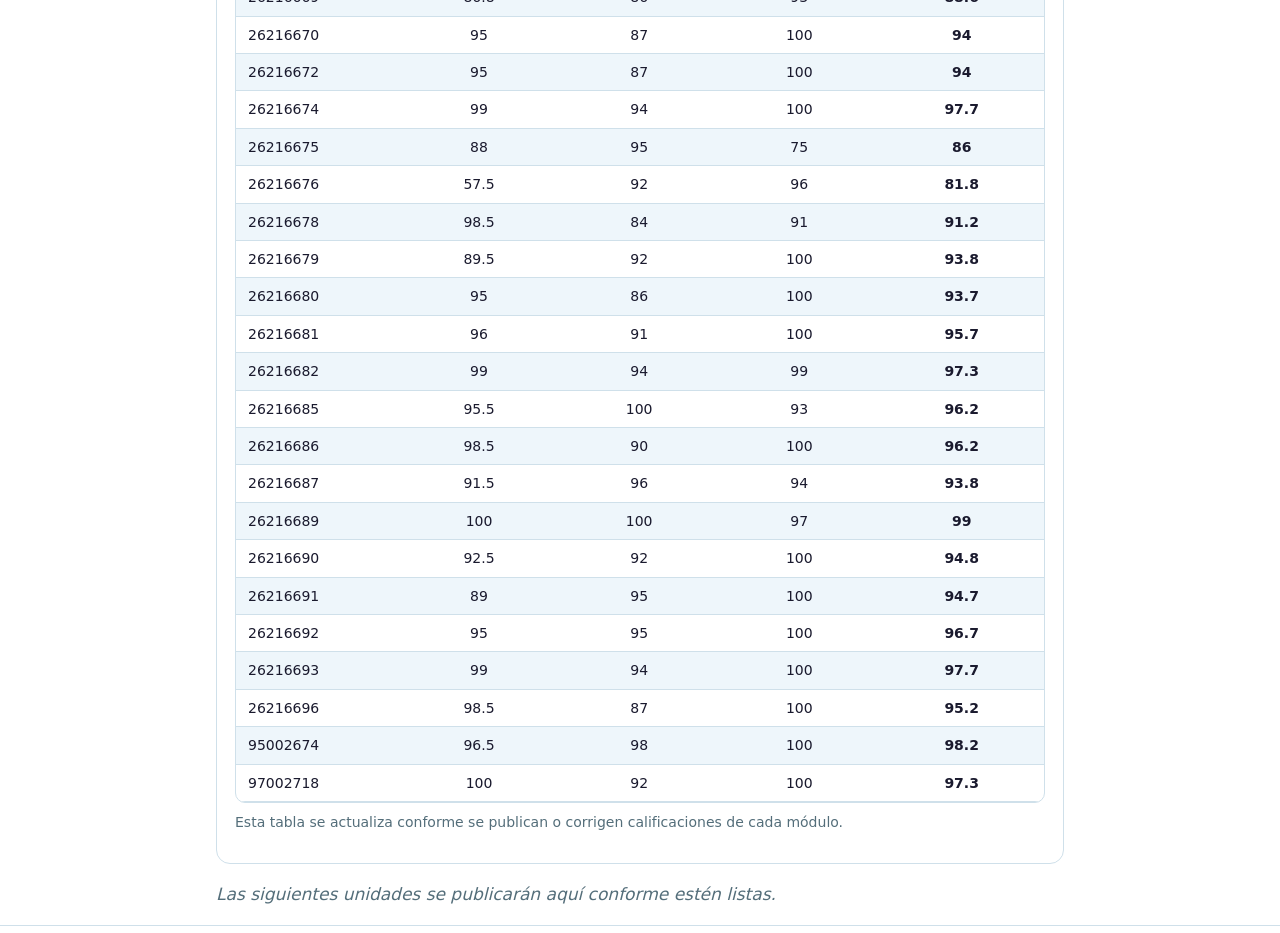
==== commit f801774f: "Agregar sección de resumen de calificaciones (matrícula, módulo 1-3 y promedio) Co-Authored-By: Clau" ====
--- a/index.html
+++ b/index.html
@@ -558,6 +558,88 @@
         <b>hasta 5 puntos extra</b> sobre su calificación final de la asignatura.</p>
       <p class="nota"><b>Fecha límite: domingo 15 de noviembre, 11:00 pm.</b> Una vez que se inicia, no se puede pausar
         ni reintentar: solo se admite un intento por persona. Trabajo individual.</p>
+    </div>
+  </article>
+
+  <article class="unidad" id="calificaciones">
+    <header>
+      <span class="num">Calificaciones</span>
+      <h3>Resumen de calificaciones por módulo</h3>
+    </header>
+    <div class="cuerpo">
+      <p>Calificación de cada examen de módulo y promedio de los tres, por matrícula (no se publican nombres).</p>
+      <div class="botones">
+        <a class="boton sec" href="calificaciones/calificaciones_finales.xlsx" download>Descargar tabla completa (XLSX)</a>
+      </div>
+      <div class="tabla-envoltura">
+        <table class="tabla-calif">
+          <thead>
+            <tr><th>Matrícula</th><th>Módulo 1</th><th>Módulo 2</th><th>Módulo 3</th><th>Promedio</th></tr>
+          </thead>
+          <tbody>
+          <tr><td>04001198</td><td>96</td><td>97</td><td>100</td><td><b>97.7</b></td></tr>
+          <tr><td>05001214</td><td>96.5</td><td>90</td><td>100</td><td><b>95.5</b></td></tr>
+          <tr><td>06001334</td><td>87</td><td>89</td><td>100</td><td><b>92</b></td></tr>
+          <tr><td>07207035</td><td>99.5</td><td>93</td><td>100</td><td><b>97.5</b></td></tr>
+          <tr><td>10003451</td><td>95.5</td><td>94</td><td>90</td><td><b>93.2</b></td></tr>
+          <tr><td>11000893</td><td>96.5</td><td>87</td><td>100</td><td><b>94.5</b></td></tr>
+          <tr><td>14003526</td><td>90</td><td>91</td><td>93</td><td><b>91.3</b></td></tr>
+          <tr><td>14016353</td><td>95</td><td>90</td><td>100</td><td><b>95</b></td></tr>
+          <tr><td>14214888</td><td>96.5</td><td>91</td><td>100</td><td><b>95.8</b></td></tr>
+          <tr><td>15001757</td><td>95.5</td><td>100</td><td>100</td><td><b>98.5</b></td></tr>
+          <tr><td>15001865</td><td>97.5</td><td>95</td><td>100</td><td><b>97.5</b></td></tr>
+          <tr><td>15003249</td><td>98</td><td>96</td><td>97</td><td><b>97</b></td></tr>
+          <tr><td>15003377</td><td>94.5</td><td>99</td><td>97</td><td><b>96.8</b></td></tr>
+          <tr><td>16000667</td><td>99</td><td>100</td><td>100</td><td><b>99.7</b></td></tr>
+          <tr><td>16001228</td><td>95.5</td><td>98</td><td>96</td><td><b>96.5</b></td></tr>
+          <tr><td>16001390</td><td>100</td><td>90</td><td>98</td><td><b>96</b></td></tr>
+          <tr><td>16003059</td><td>92.5</td><td>89</td><td>97</td><td><b>92.8</b></td></tr>
+          <tr><td>16016257</td><td>91.3</td><td>98</td><td>100</td><td><b>96.4</b></td></tr>
+          <tr><td>17003832</td><td>100</td><td>85</td><td>100</td><td><b>95</b></td></tr>
+          <tr><td>17016261</td><td>99</td><td>93</td><td>98</td><td><b>96.7</b></td></tr>
+          <tr><td>19203406</td><td>95.5</td><td>80</td><td>93</td><td><b>89.5</b></td></tr>
+          <tr><td>26216644</td><td>94</td><td>90</td><td>100</td><td><b>94.7</b></td></tr>
+          <tr><td>26216645</td><td>100</td><td>96</td><td>100</td><td><b>98.7</b></td></tr>
+          <tr><td>26216651</td><td>92.2</td><td>90</td><td>100</td><td><b>94.1</b></td></tr>
+          <tr><td>26216652</td><td>99</td><td>83</td><td>100</td><td><b>94</b></td></tr>
+          <tr><td>26216653</td><td>95</td><td>90</td><td>96</td><td><b>93.7</b></td></tr>
+          <tr><td>26216654</td><td>99</td><td>96</td><td>100</td><td><b>98.3</b></td></tr>
+          <tr><td>26216655</td><td>97.5</td><td>90</td><td>100</td><td><b>95.8</b></td></tr>
+          <tr><td>26216656</td><td>95</td><td>90</td><td>100</td><td><b>95</b></td></tr>
+          <tr><td>26216657</td><td>99.5</td><td>91</td><td>100</td><td><b>96.8</b></td></tr>
+          <tr><td>26216660</td><td>99</td><td>94</td><td>97</td><td><b>96.7</b></td></tr>
+          <tr><td>26216661</td><td>0</td><td>0</td><td>0</td><td><b>0</b></td></tr>
+          <tr><td>26216662</td><td>97.5</td><td>92</td><td>100</td><td><b>96.5</b></td></tr>
+          <tr><td>26216663</td><td>89</td><td>86</td><td>100</td><td><b>91.7</b></td></tr>
+          <tr><td>26216664</td><td>98</td><td>98</td><td>100</td><td><b>98.7</b></td></tr>
+          <tr><td>26216666</td><td>100</td><td>90</td><td>100</td><td><b>96.7</b></td></tr>
+          <tr><td>26216667</td><td>95.5</td><td>91</td><td>100</td><td><b>95.5</b></td></tr>
+          <tr><td>26216669</td><td>86.8</td><td>86</td><td>93</td><td><b>88.6</b></td></tr>
+          <tr><td>26216670</td><td>95</td><td>87</td><td>100</td><td><b>94</b></td></tr>
+          <tr><td>26216672</td><td>95</td><td>87</td><td>100</td><td><b>94</b></td></tr>
+          <tr><td>26216674</td><td>99</td><td>94</td><td>100</td><td><b>97.7</b></td></tr>
+          <tr><td>26216675</td><td>88</td><td>95</td><td>75</td><td><b>86</b></td></tr>
+          <tr><td>26216676</td><td>57.5</td><td>92</td><td>96</td><td><b>81.8</b></td></tr>
+          <tr><td>26216678</td><td>98.5</td><td>84</td><td>91</td><td><b>91.2</b></td></tr>
+          <tr><td>26216679</td><td>89.5</td><td>92</td><td>100</td><td><b>93.8</b></td></tr>
+          <tr><td>26216680</td><td>95</td><td>86</td><td>100</td><td><b>93.7</b></td></tr>
+          <tr><td>26216681</td><td>96</td><td>91</td><td>100</td><td><b>95.7</b></td></tr>
+          <tr><td>26216682</td><td>99</td><td>94</td><td>99</td><td><b>97.3</b></td></tr>
+          <tr><td>26216685</td><td>95.5</td><td>100</td><td>93</td><td><b>96.2</b></td></tr>
+          <tr><td>26216686</td><td>98.5</td><td>90</td><td>100</td><td><b>96.2</b></td></tr>
+          <tr><td>26216687</td><td>91.5</td><td>96</td><td>94</td><td><b>93.8</b></td></tr>
+          <tr><td>26216689</td><td>100</td><td>100</td><td>97</td><td><b>99</b></td></tr>
+          <tr><td>26216690</td><td>92.5</td><td>92</td><td>100</td><td><b>94.8</b></td></tr>
+          <tr><td>26216691</td><td>89</td><td>95</td><td>100</td><td><b>94.7</b></td></tr>
+          <tr><td>26216692</td><td>95</td><td>95</td><td>100</td><td><b>96.7</b></td></tr>
+          <tr><td>26216693</td><td>99</td><td>94</td><td>100</td><td><b>97.7</b></td></tr>
+          <tr><td>26216696</td><td>98.5</td><td>87</td><td>100</td><td><b>95.2</b></td></tr>
+          <tr><td>95002674</td><td>96.5</td><td>98</td><td>100</td><td><b>98.2</b></td></tr>
+          <tr><td>97002718</td><td>100</td><td>92</td><td>100</td><td><b>97.3</b></td></tr>
+          </tbody>
+        </table>
+      </div>
+      <p class="nota">Esta tabla se actualiza conforme se publican o corrigen calificaciones de cada módulo.</p>
     </div>
   </article>
 
--- a/assets/estilo.css
+++ b/assets/estilo.css
@@ -47,3 +47,9 @@
 .pasos{margin:6px 0 10px;padding-left:22px}
 .pasos li{margin:4px 0}
 [hidden]{display:none!important}
+.tabla-envoltura{overflow-x:auto;margin-top:12px;border:1px solid var(--borde);border-radius:10px}
+.tabla-calif{width:100%;border-collapse:collapse;font-size:14px;min-width:420px}
+.tabla-calif th,.tabla-calif td{padding:7px 12px;text-align:center;border-bottom:1px solid var(--borde)}
+.tabla-calif th{background:var(--fondo2);color:var(--primario);font-weight:700;position:sticky;top:0}
+.tabla-calif td:first-child,.tabla-calif th:first-child{text-align:left}
+.tabla-calif tbody tr:nth-child(even){background:var(--fondo2)}
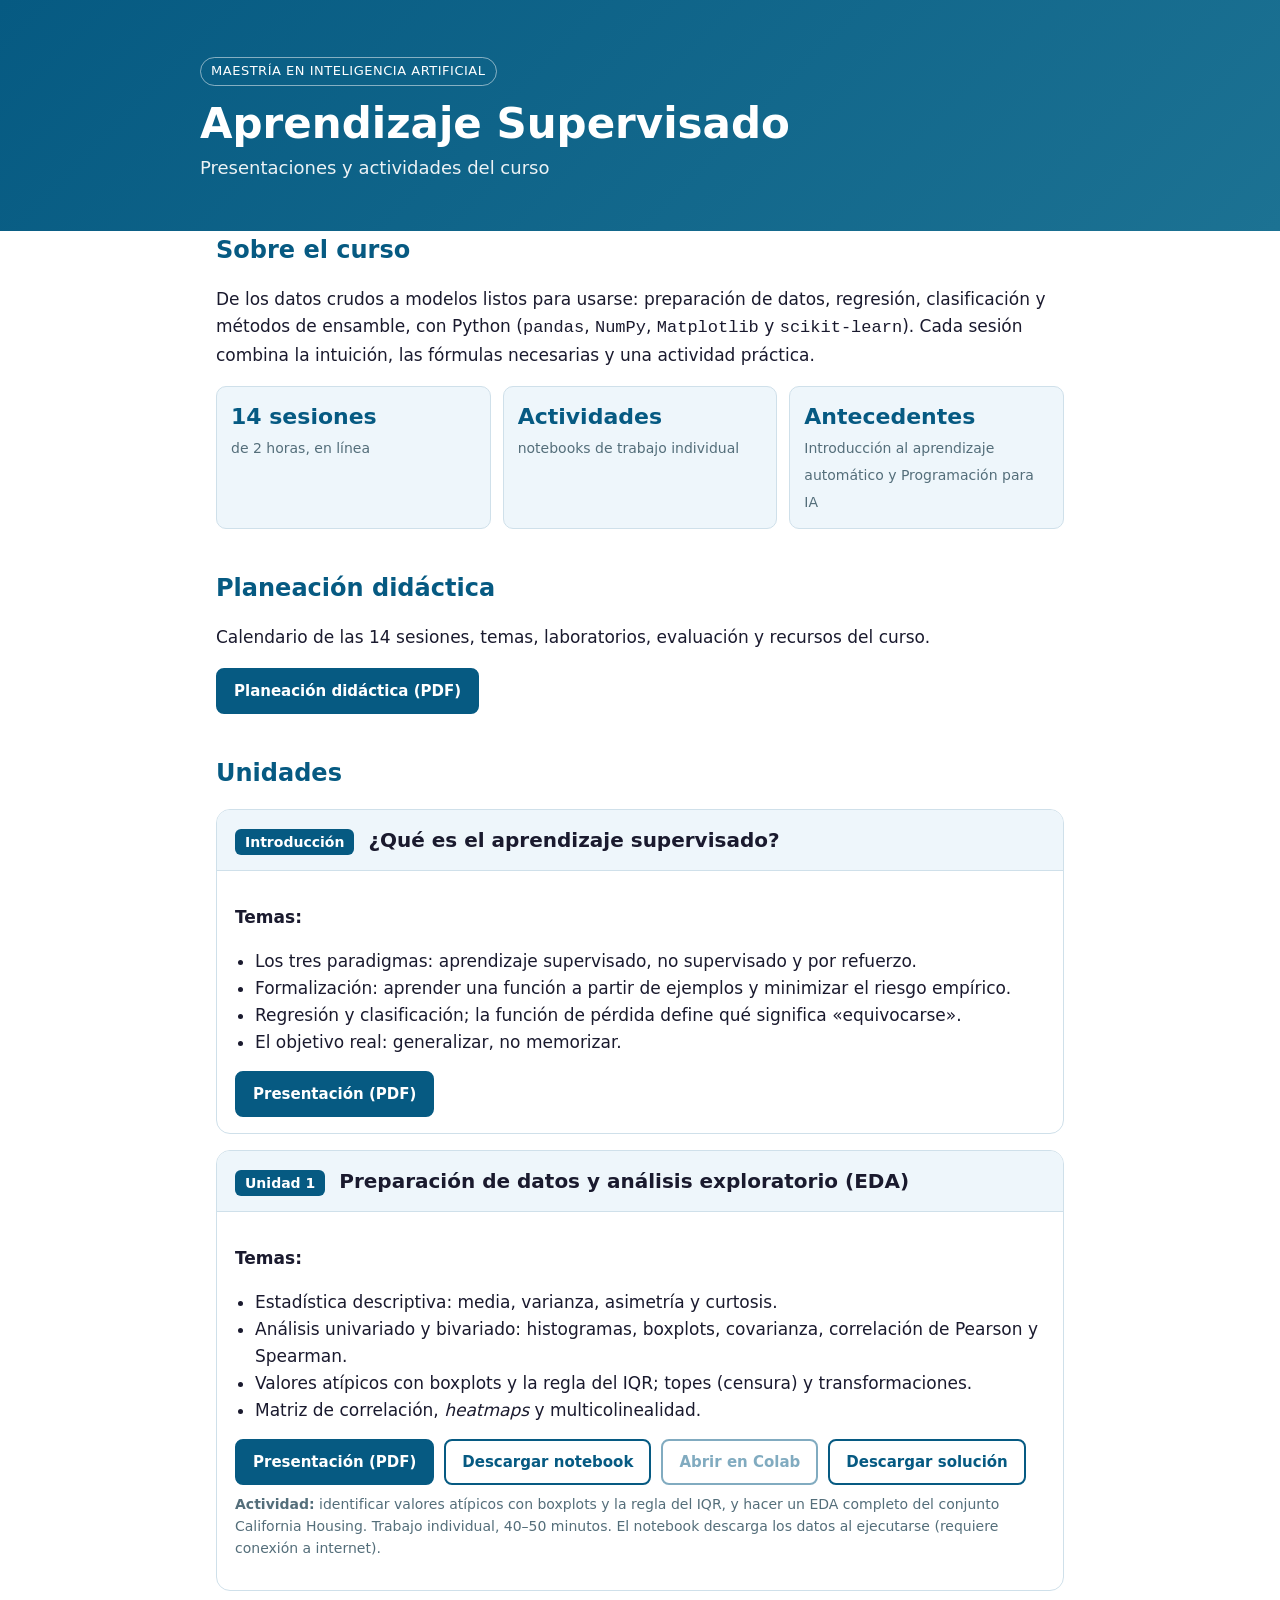
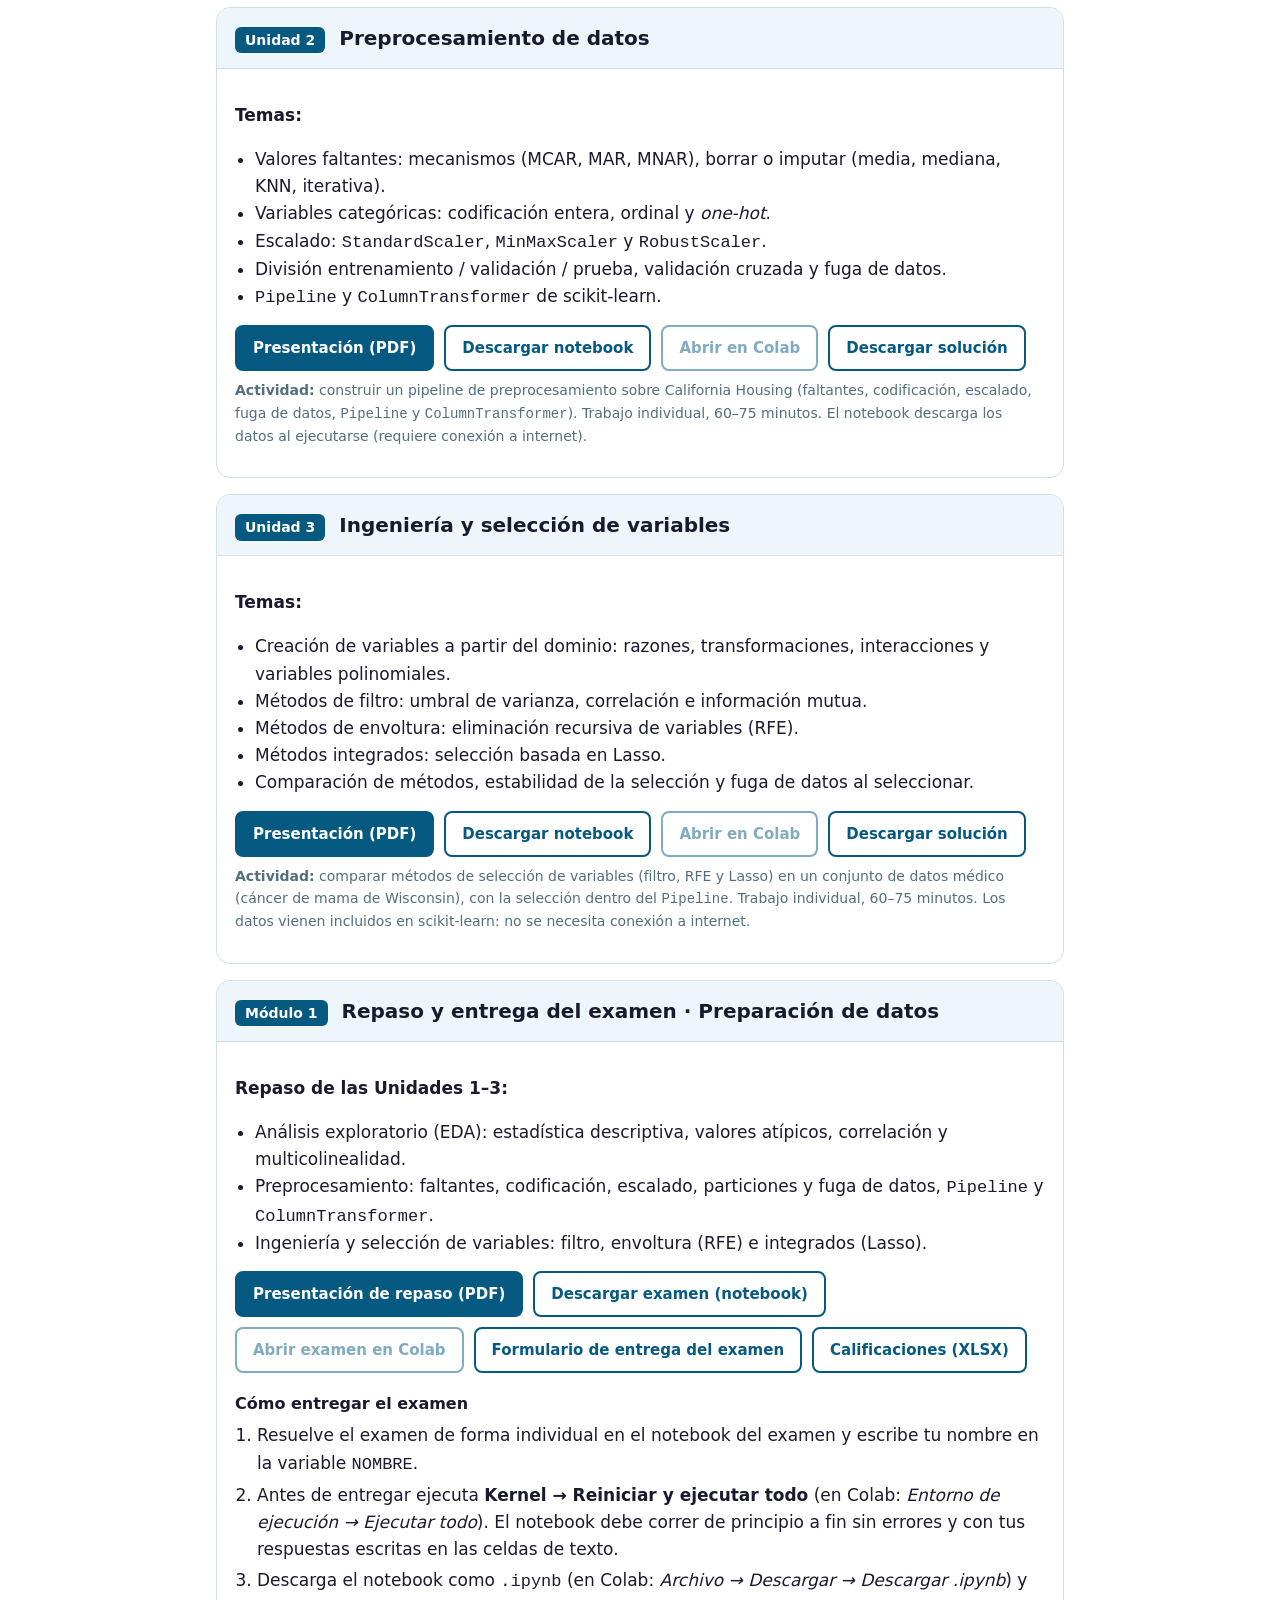
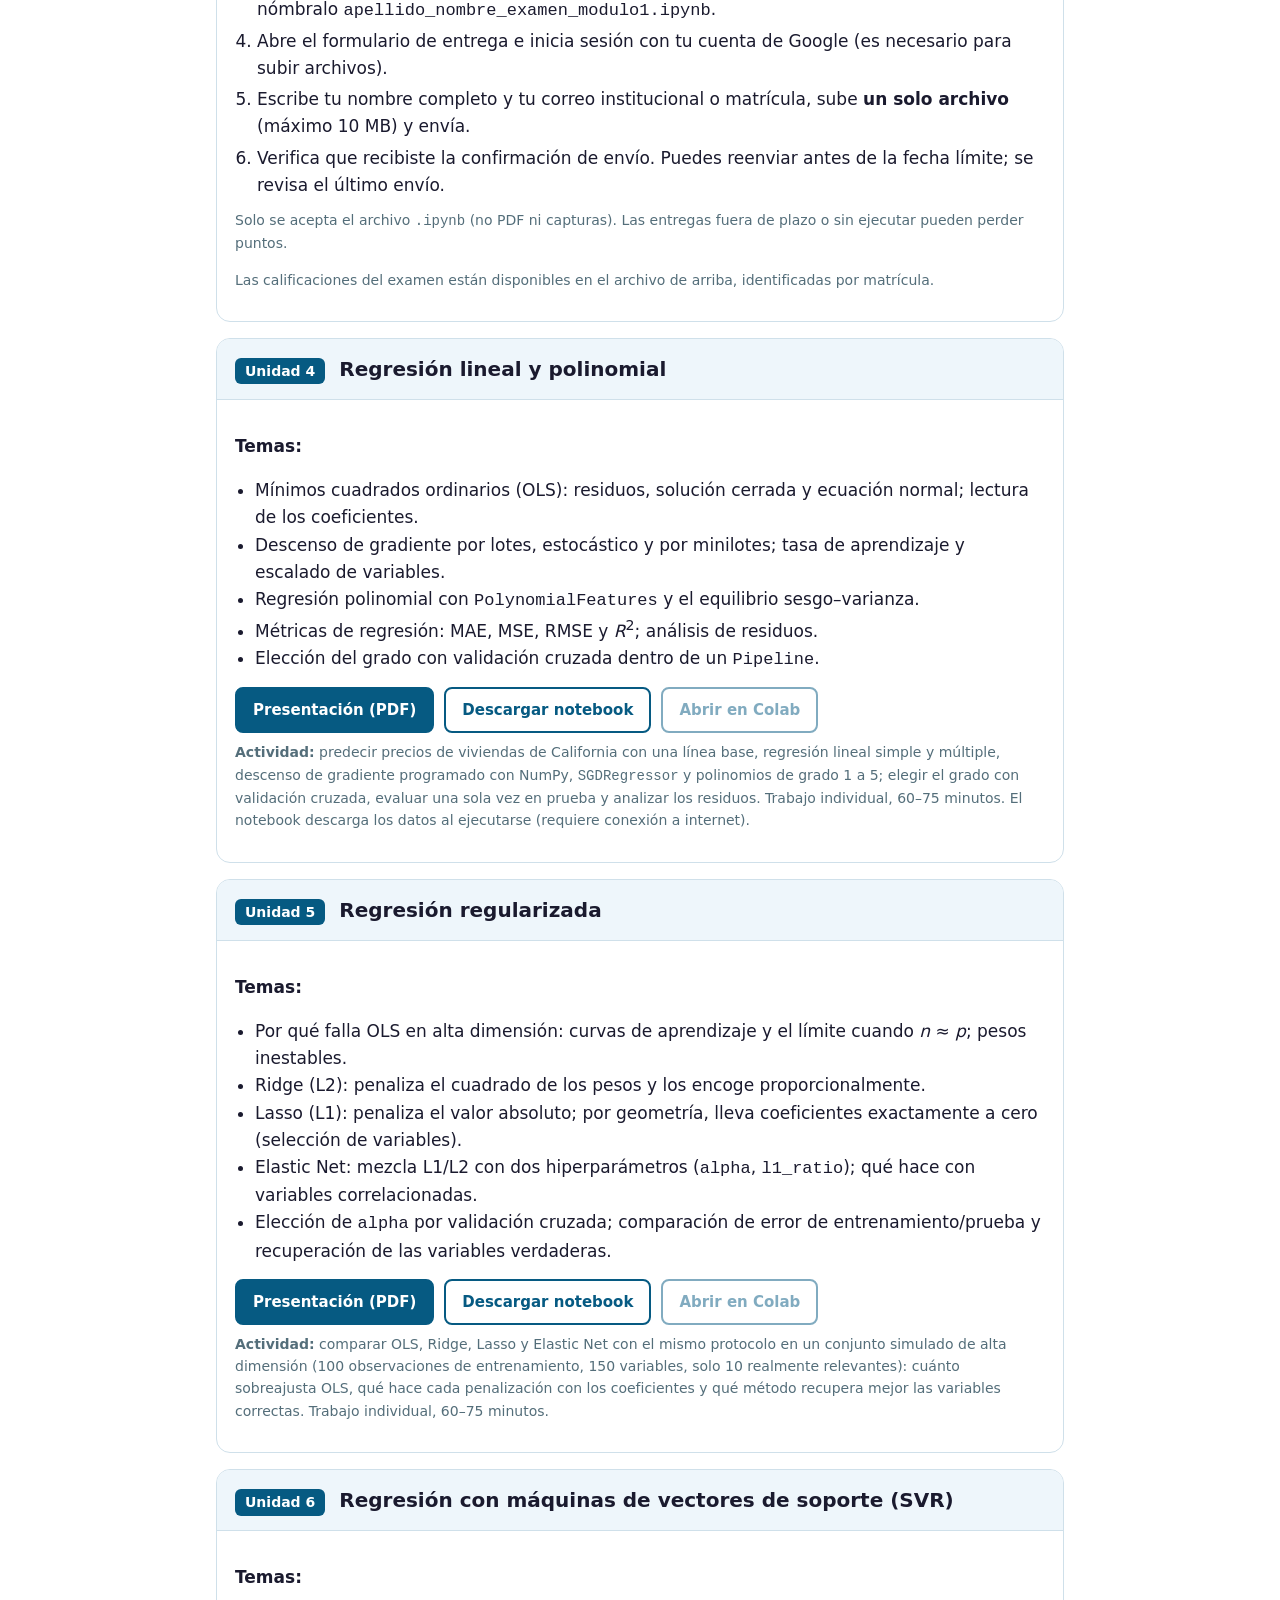
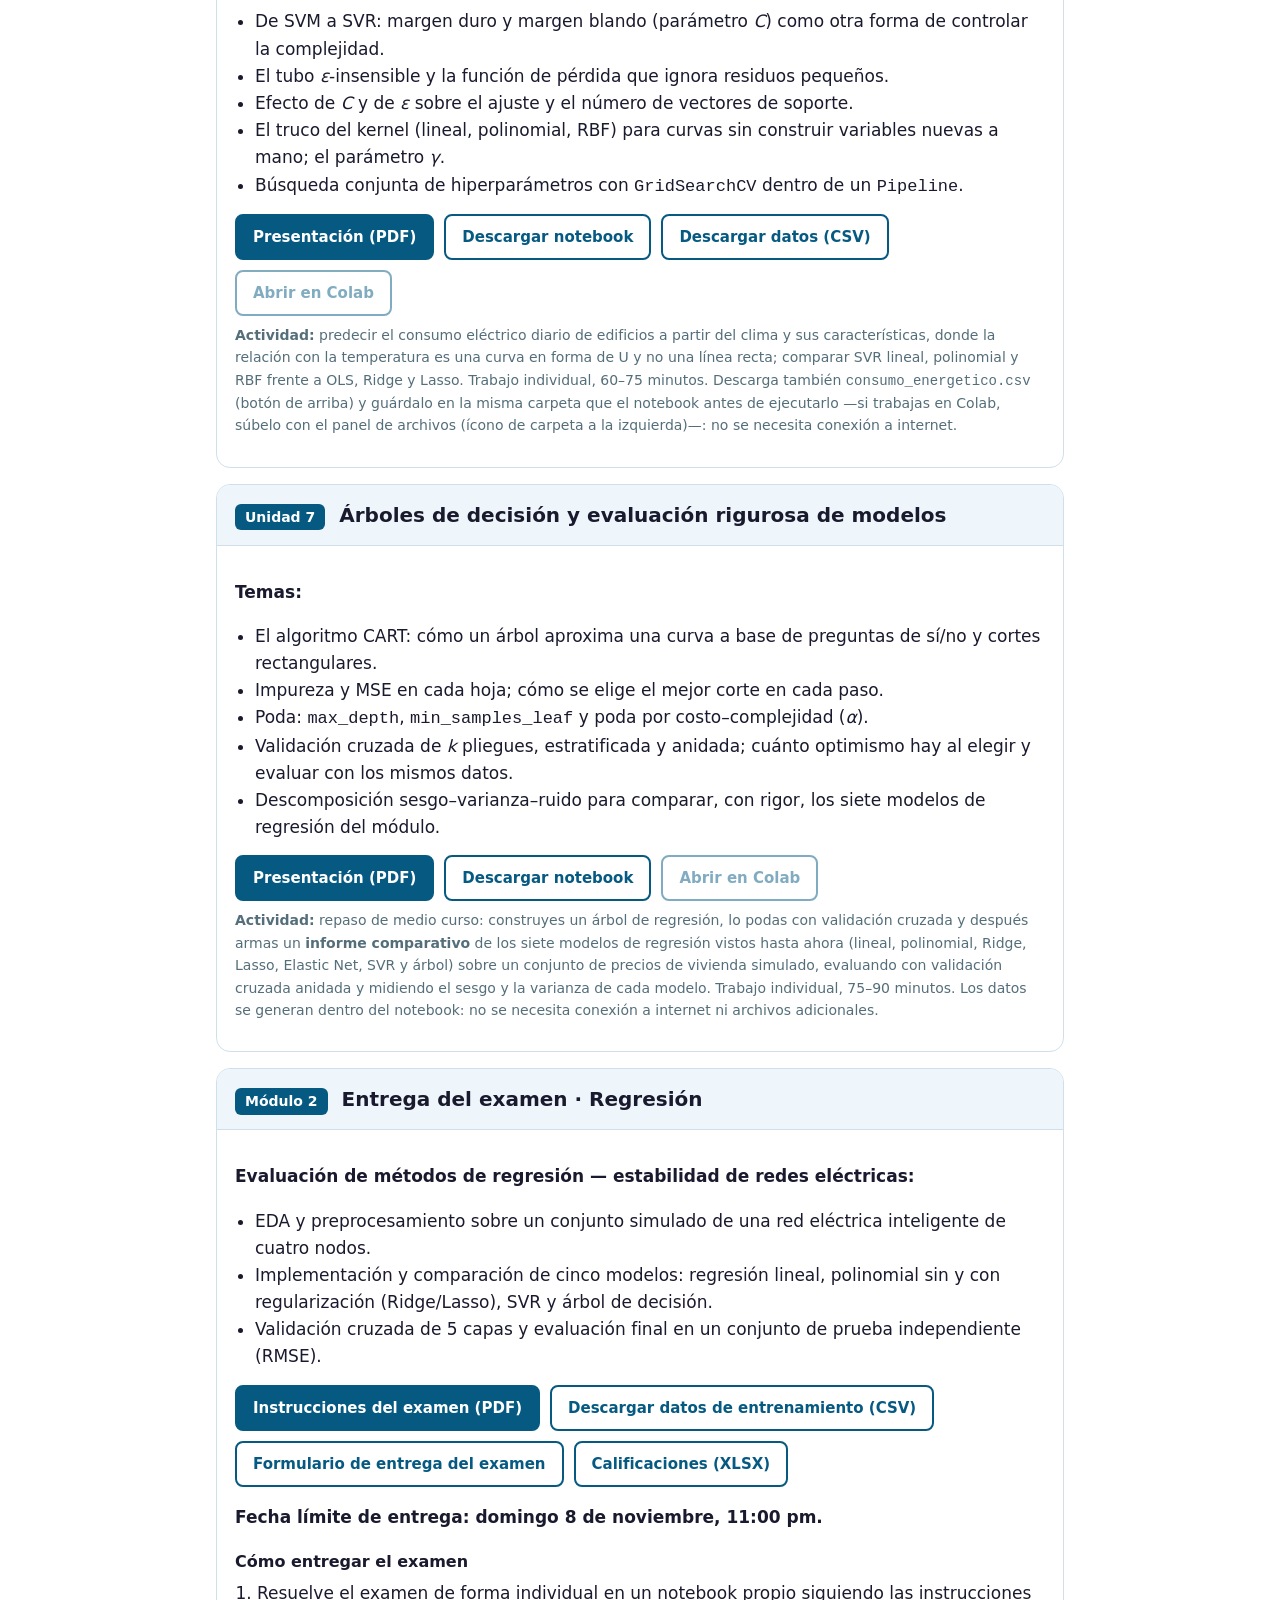
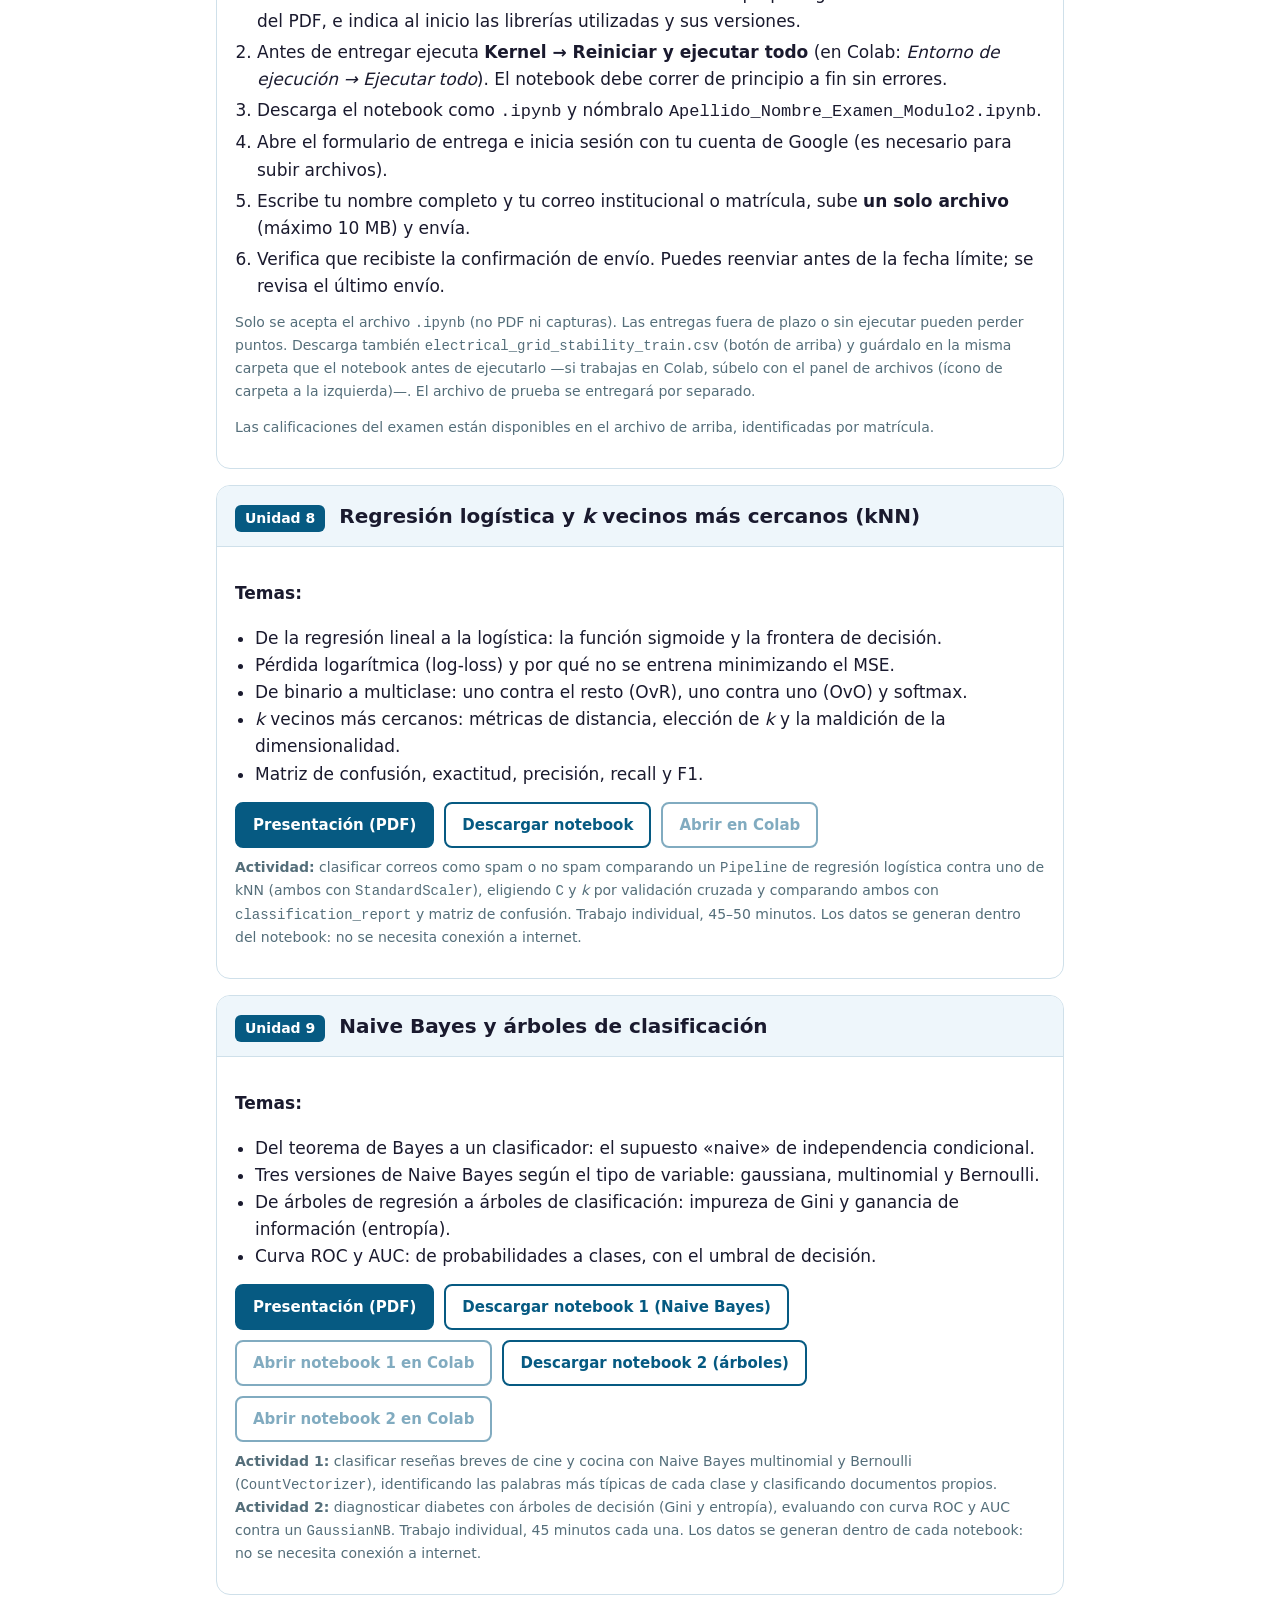
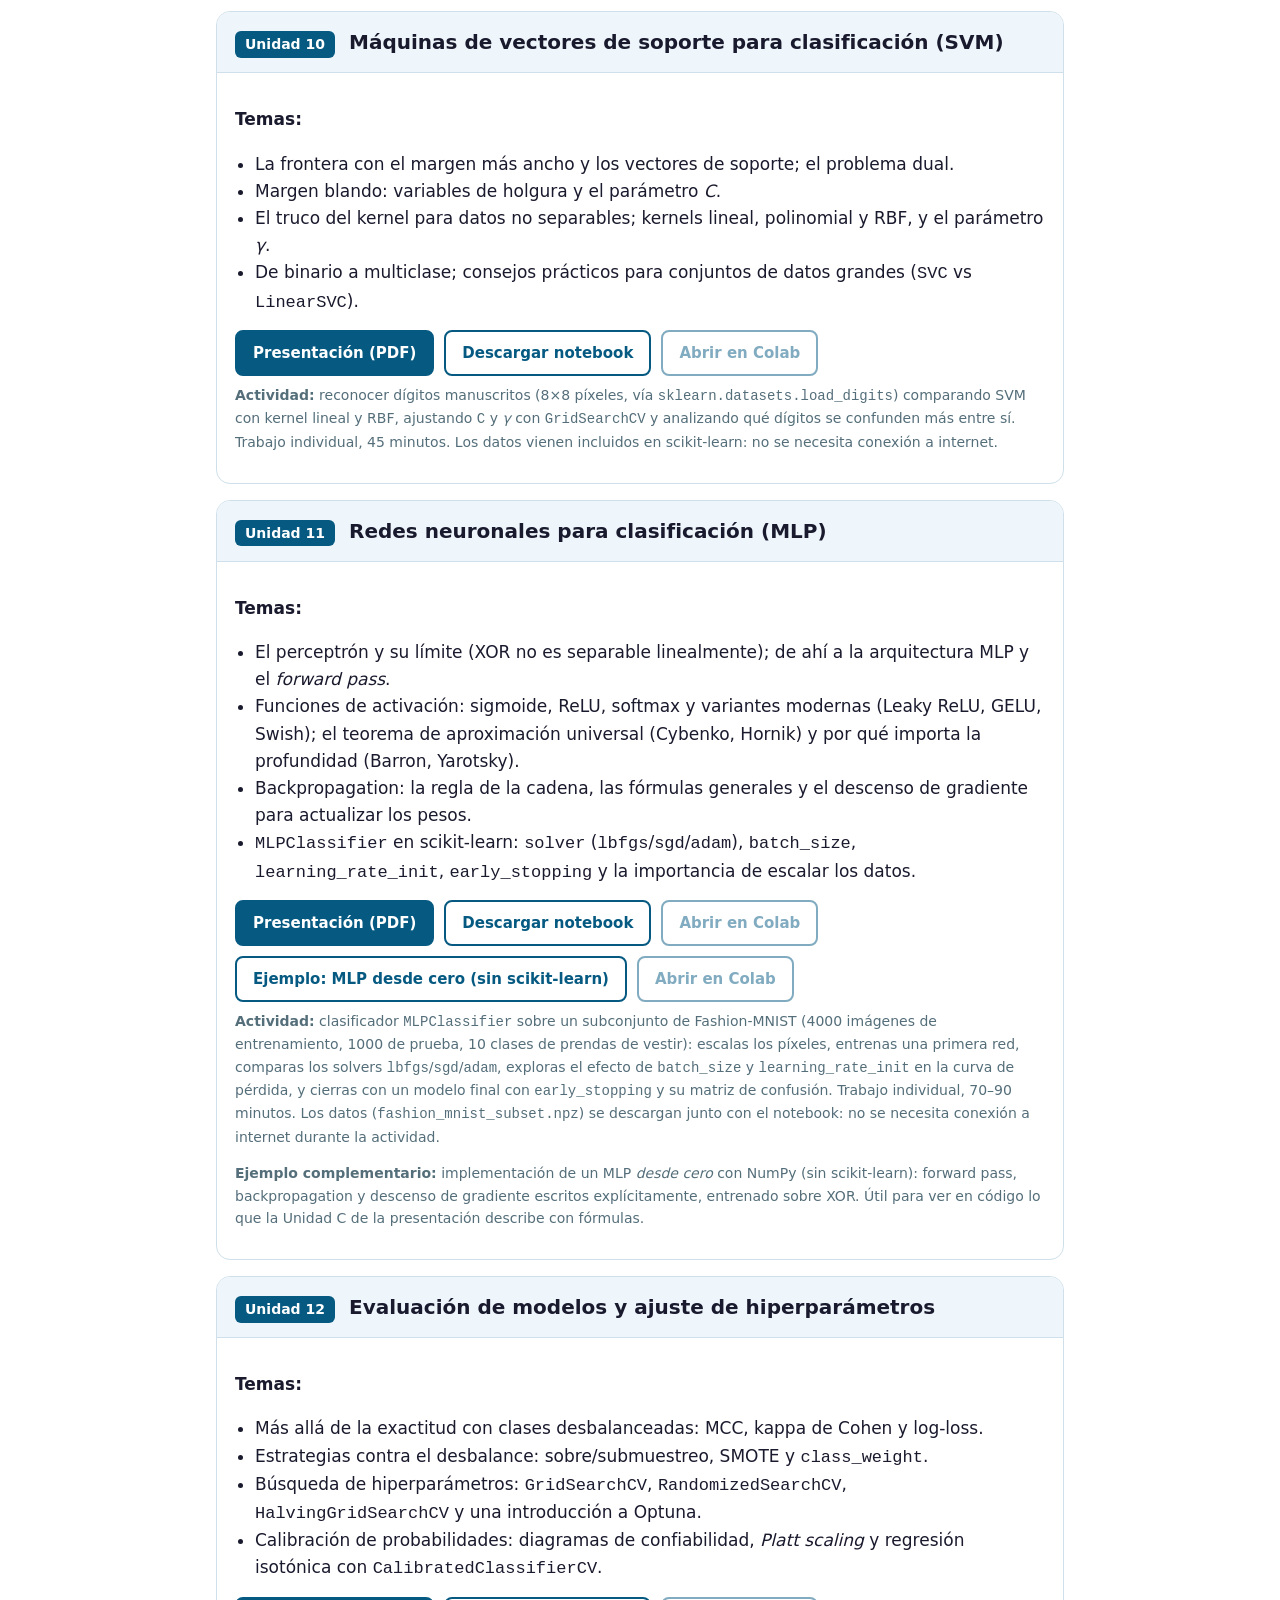
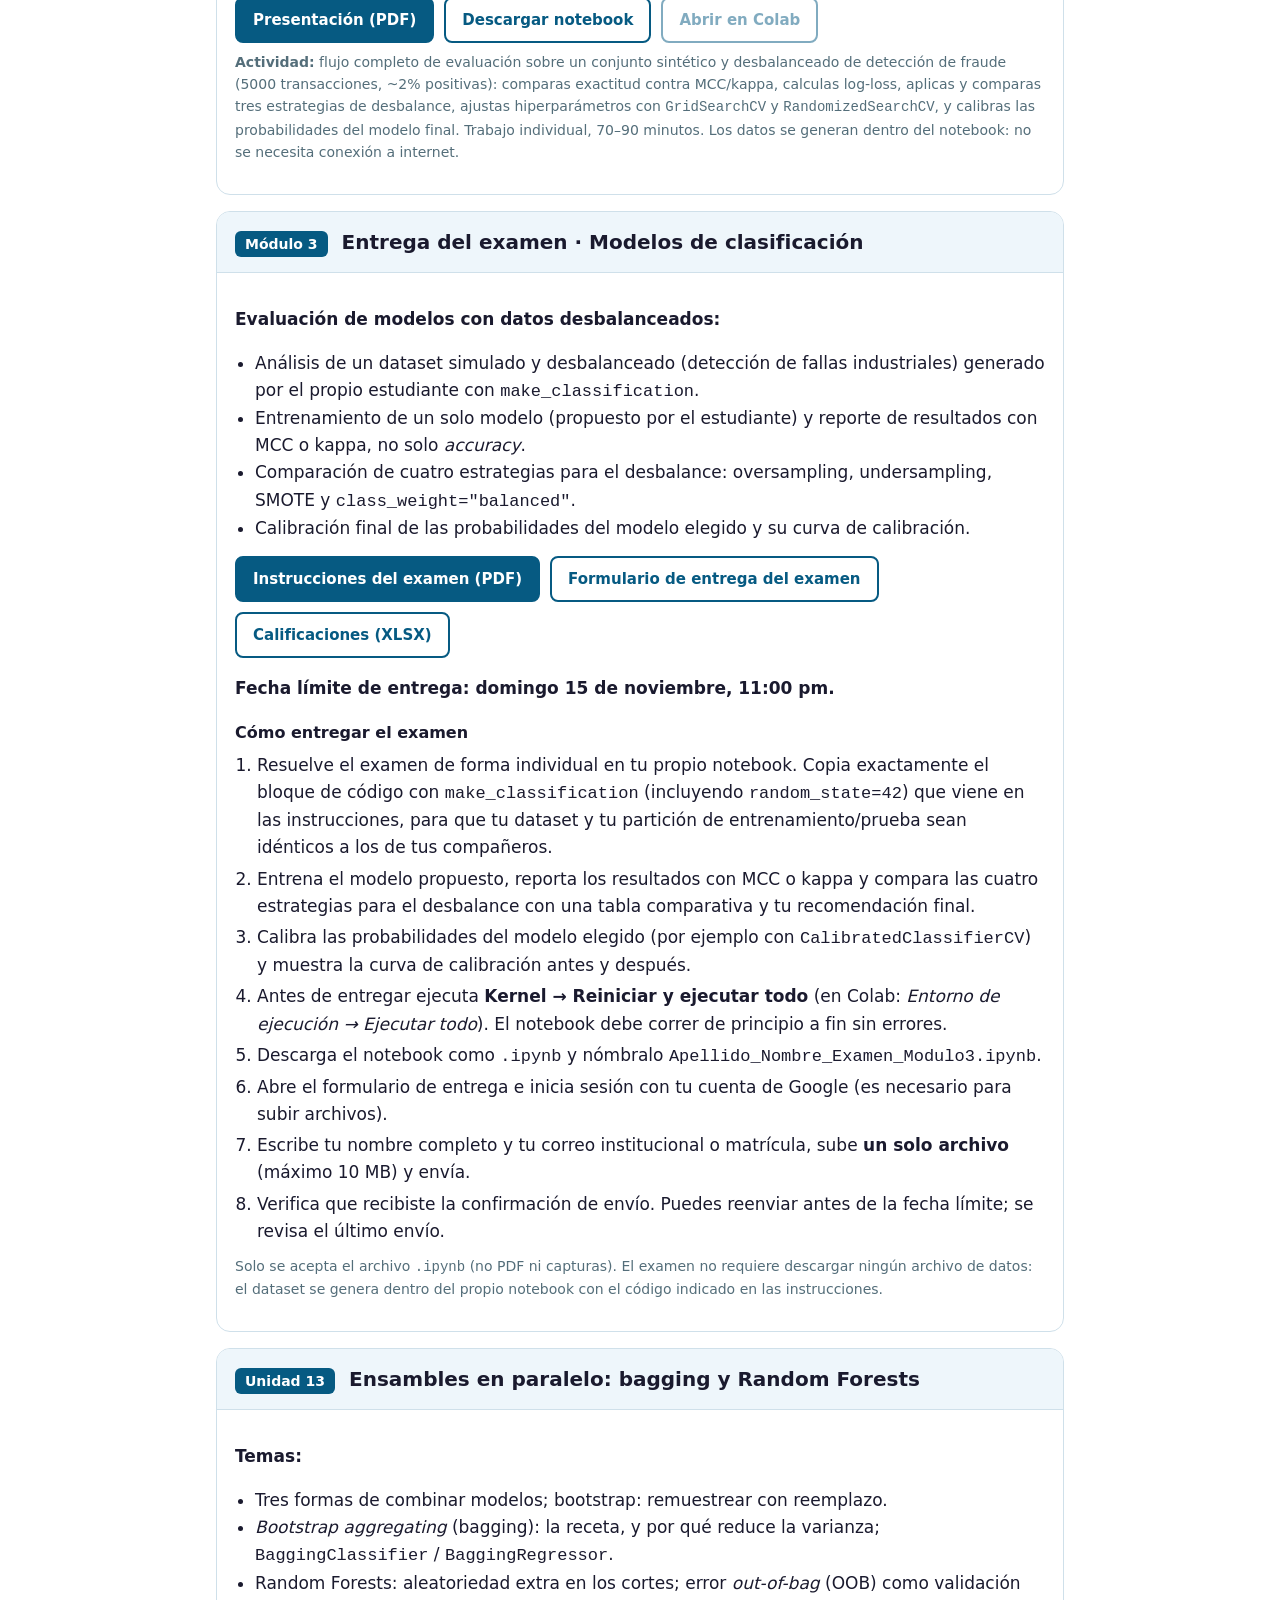
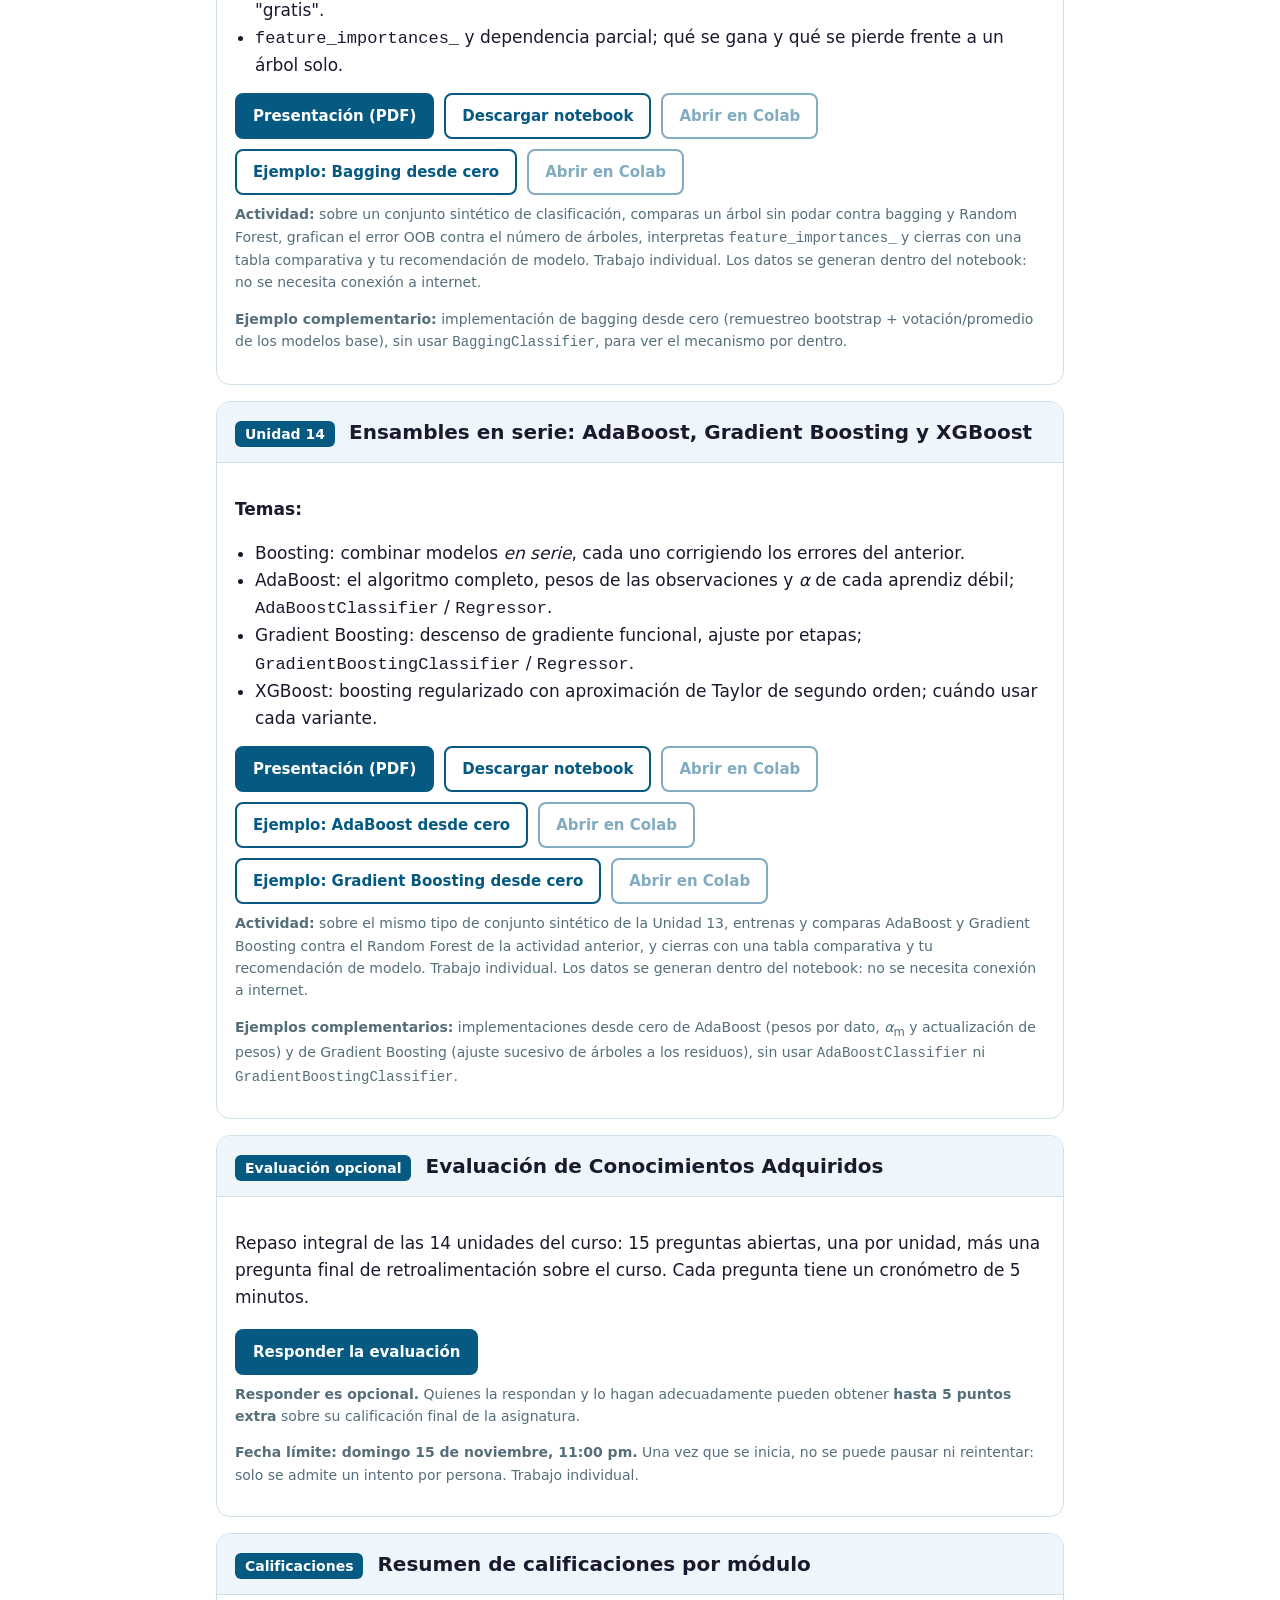
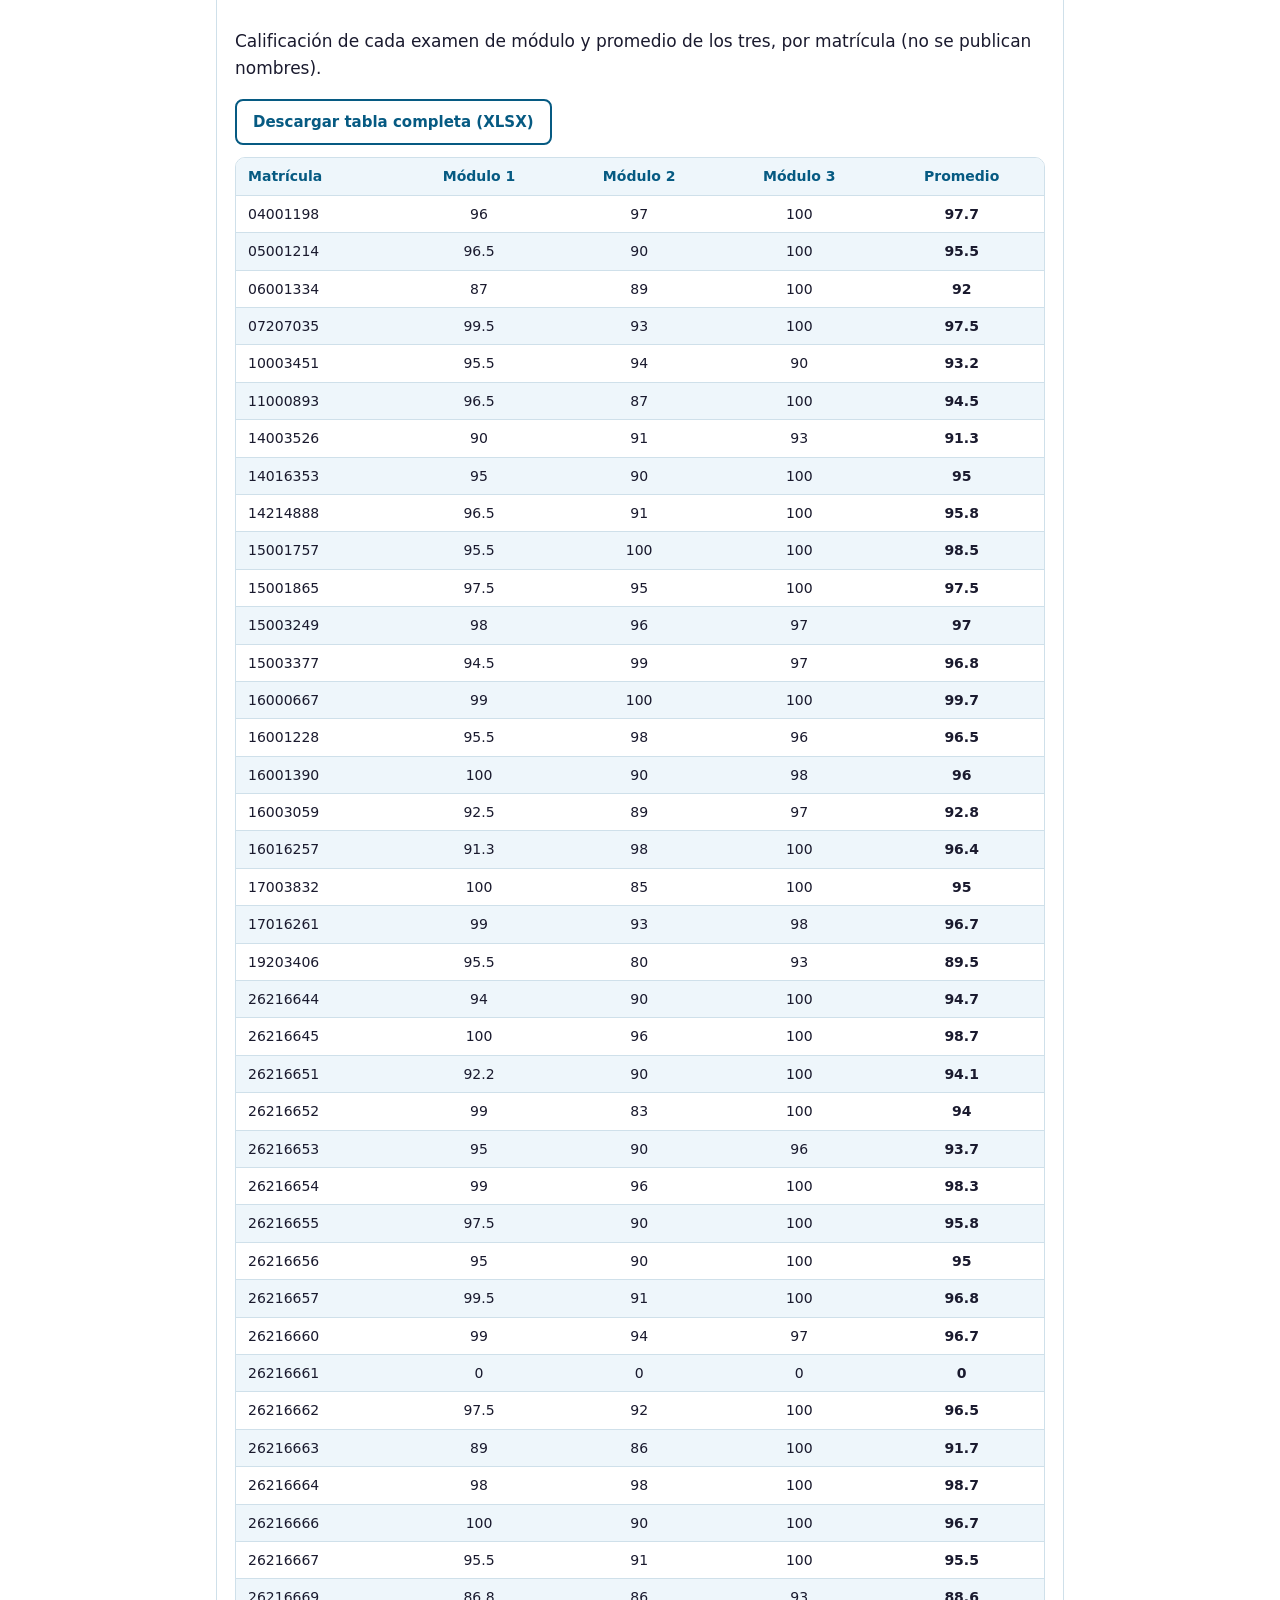
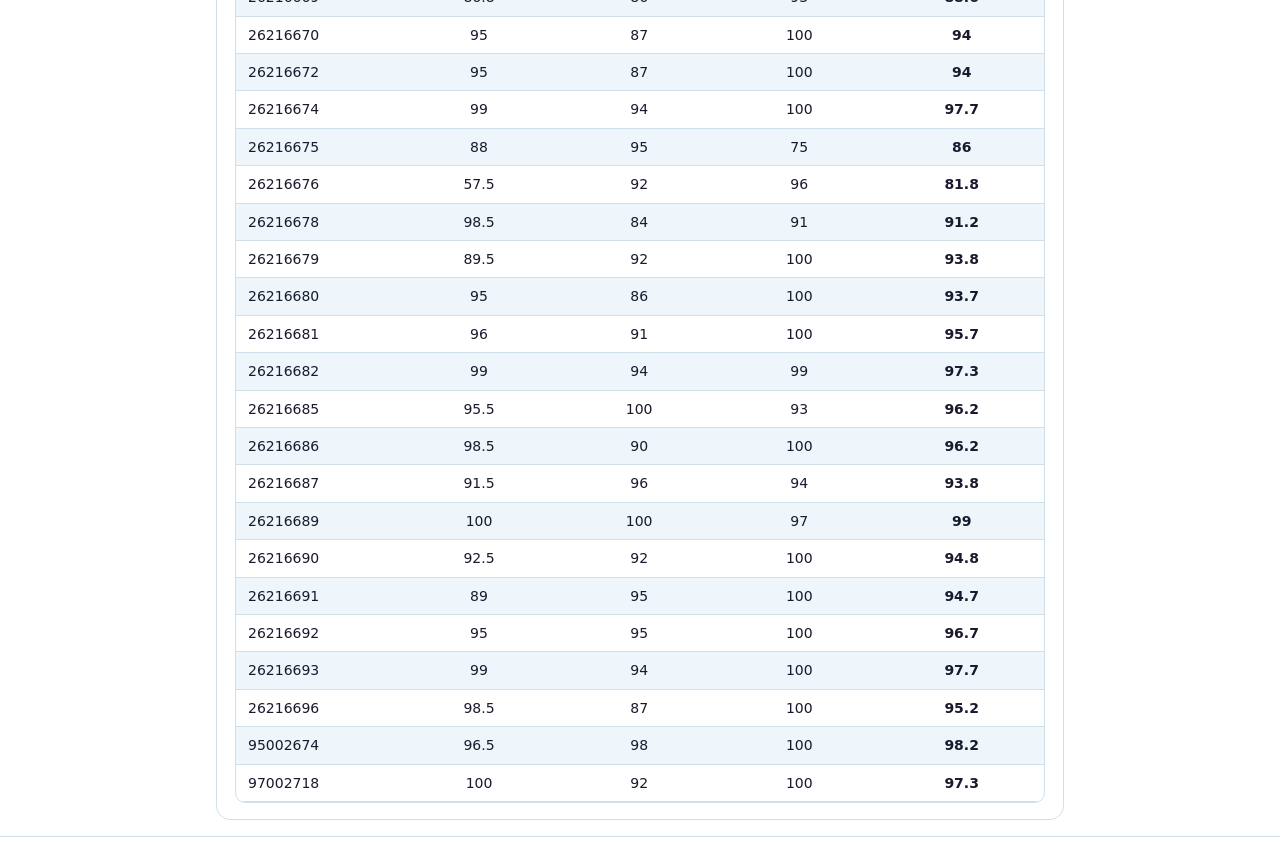
==== commit cfffeca5: "Quitar notas de "tabla se actualiza" y "próximas unidades" Co-Authored-By: Claude Sonnet 5 <noreply@" ====
--- a/index.html
+++ b/index.html
@@ -639,11 +639,9 @@
           </tbody>
         </table>
       </div>
-      <p class="nota">Esta tabla se actualiza conforme se publican o corrigen calificaciones de cada módulo.</p>
-    </div>
-  </article>
-
-  <p class="pronto">Las siguientes unidades se publicarán aquí conforme estén listas.</p>
+    </div>
+  </article>
+
 </main>
 
 <footer>
